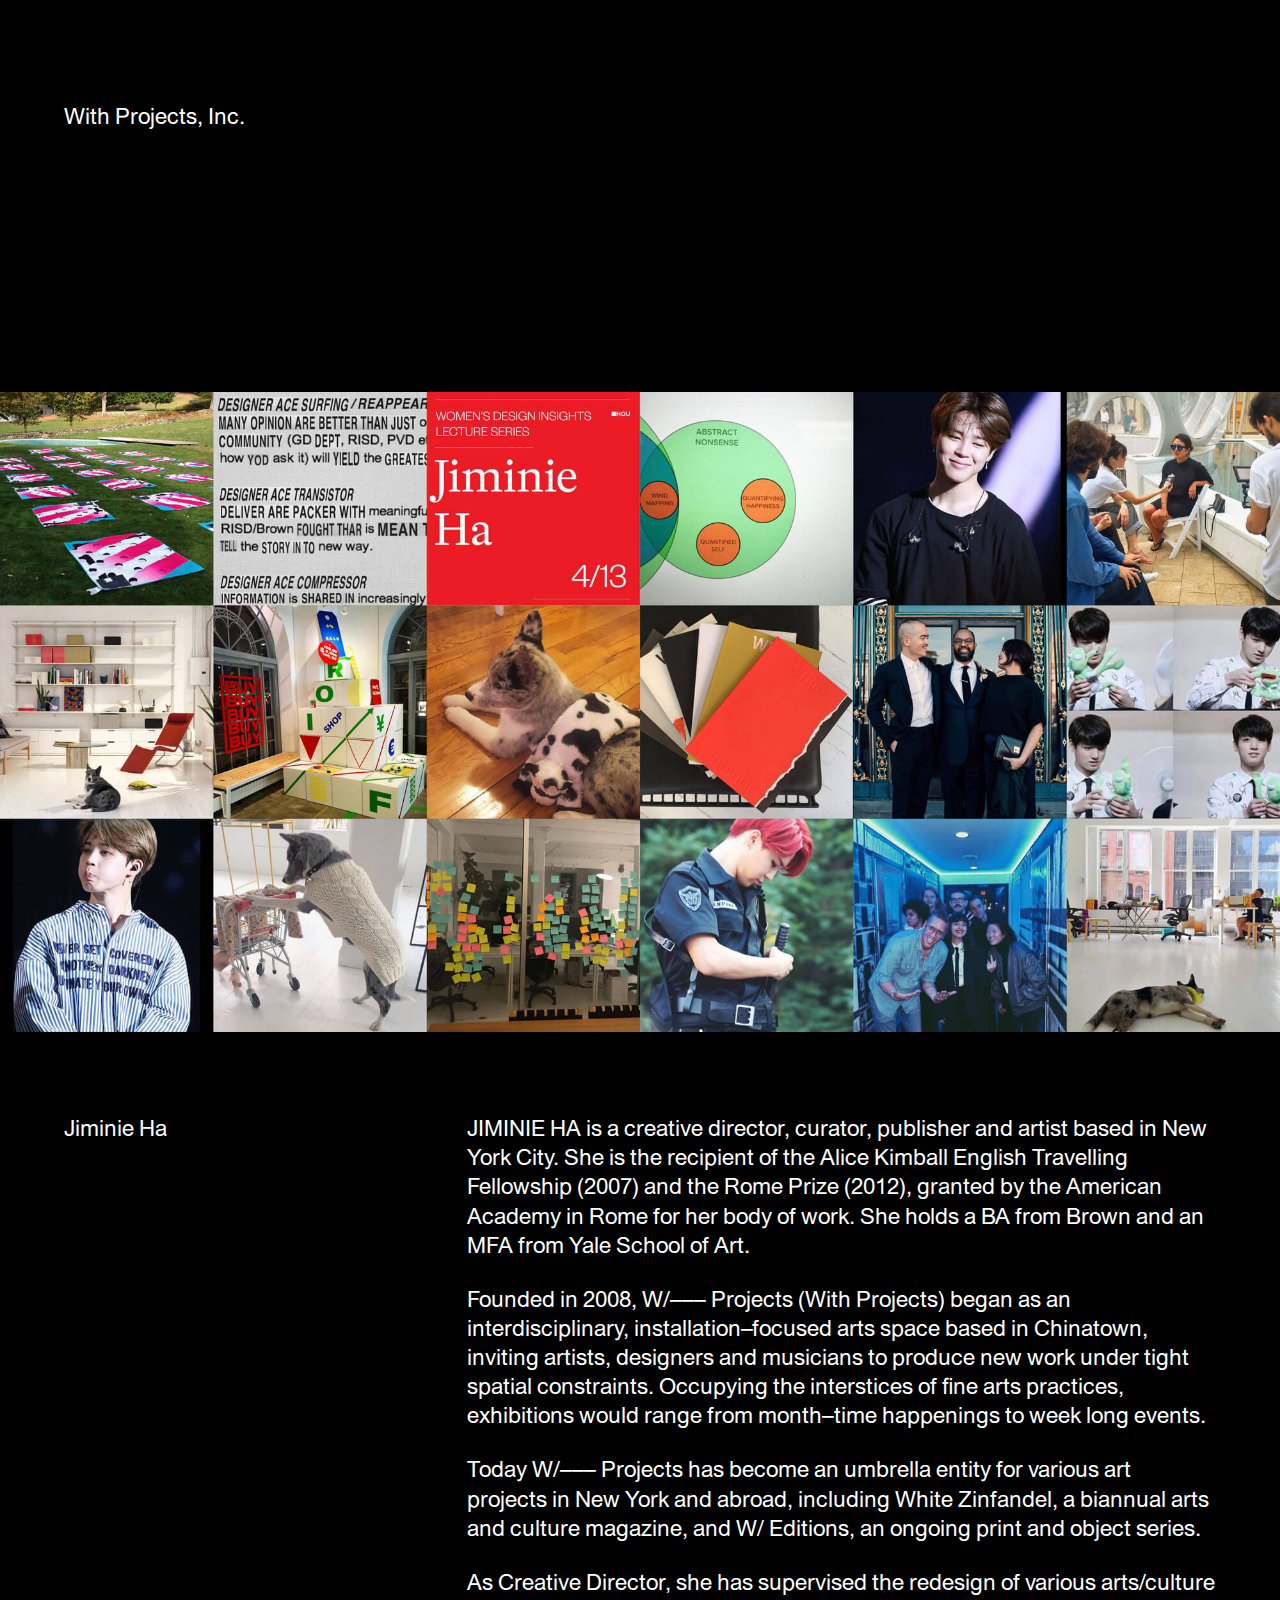
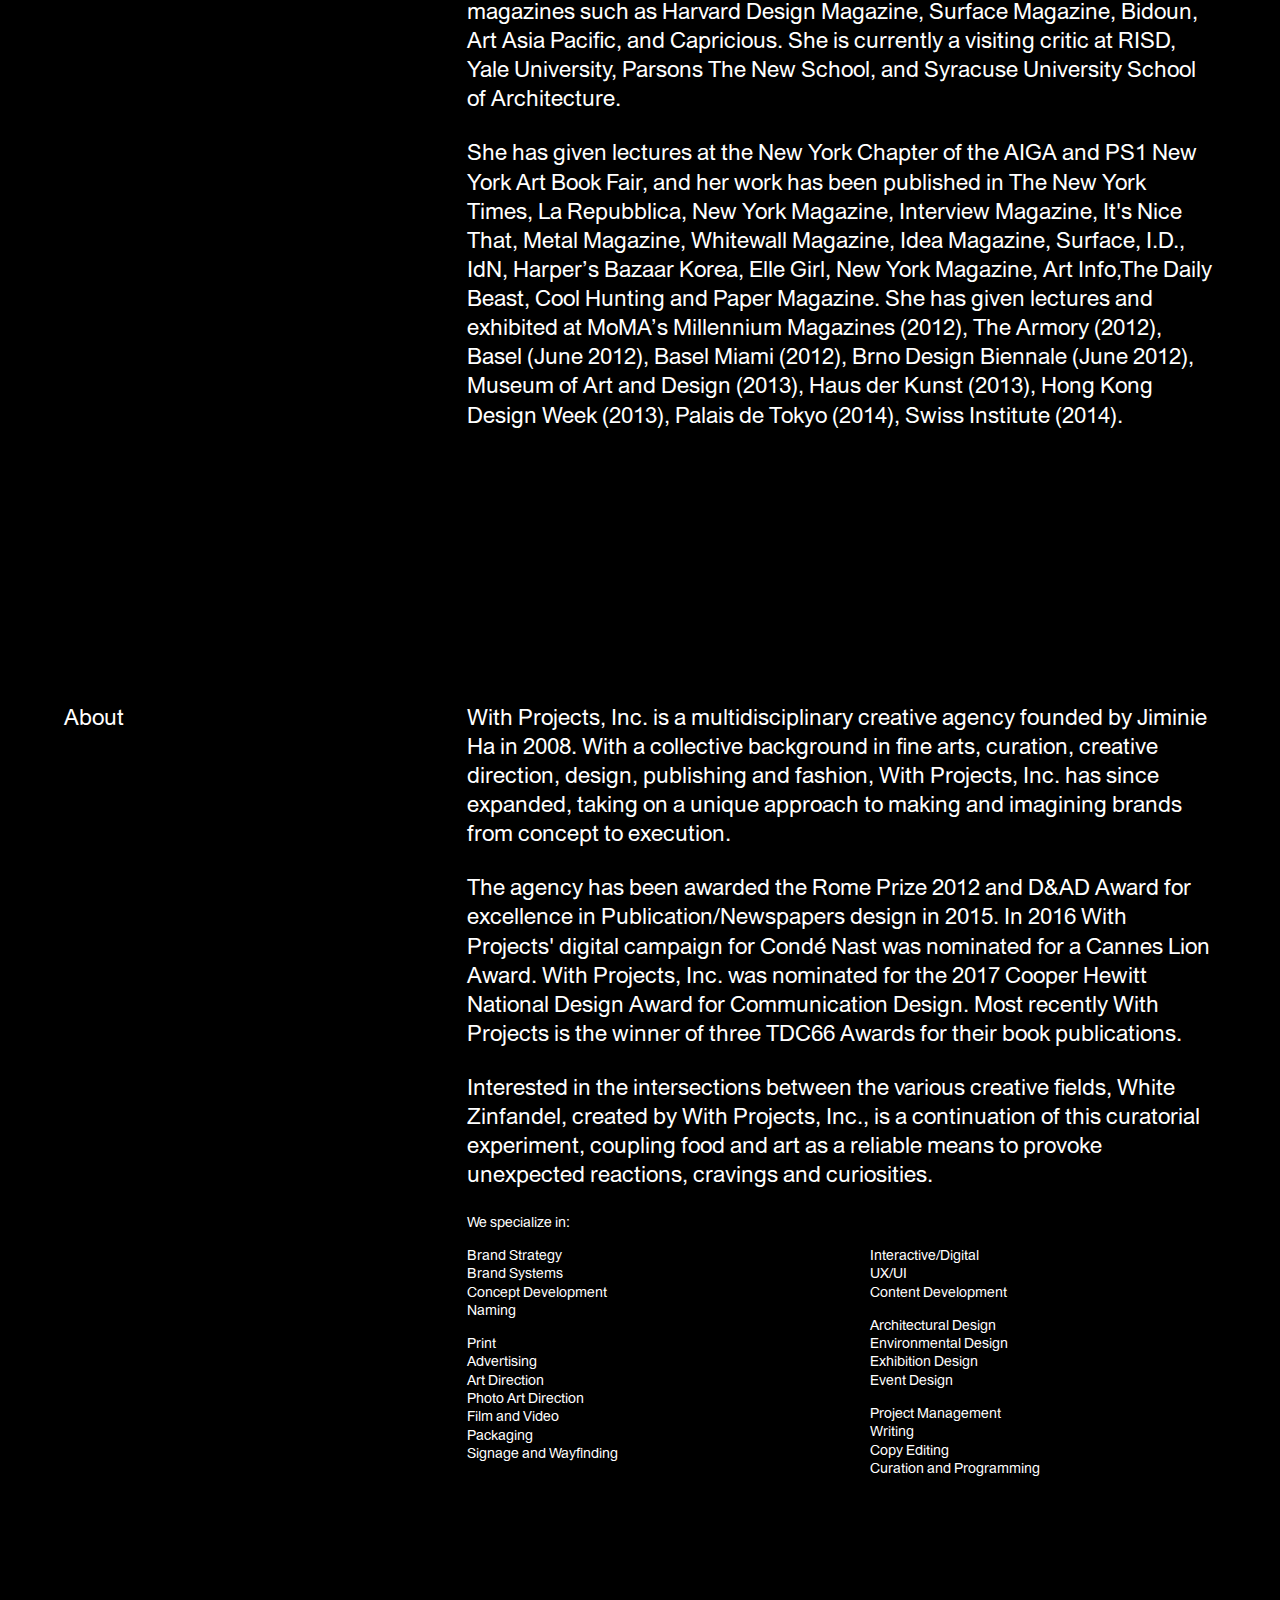
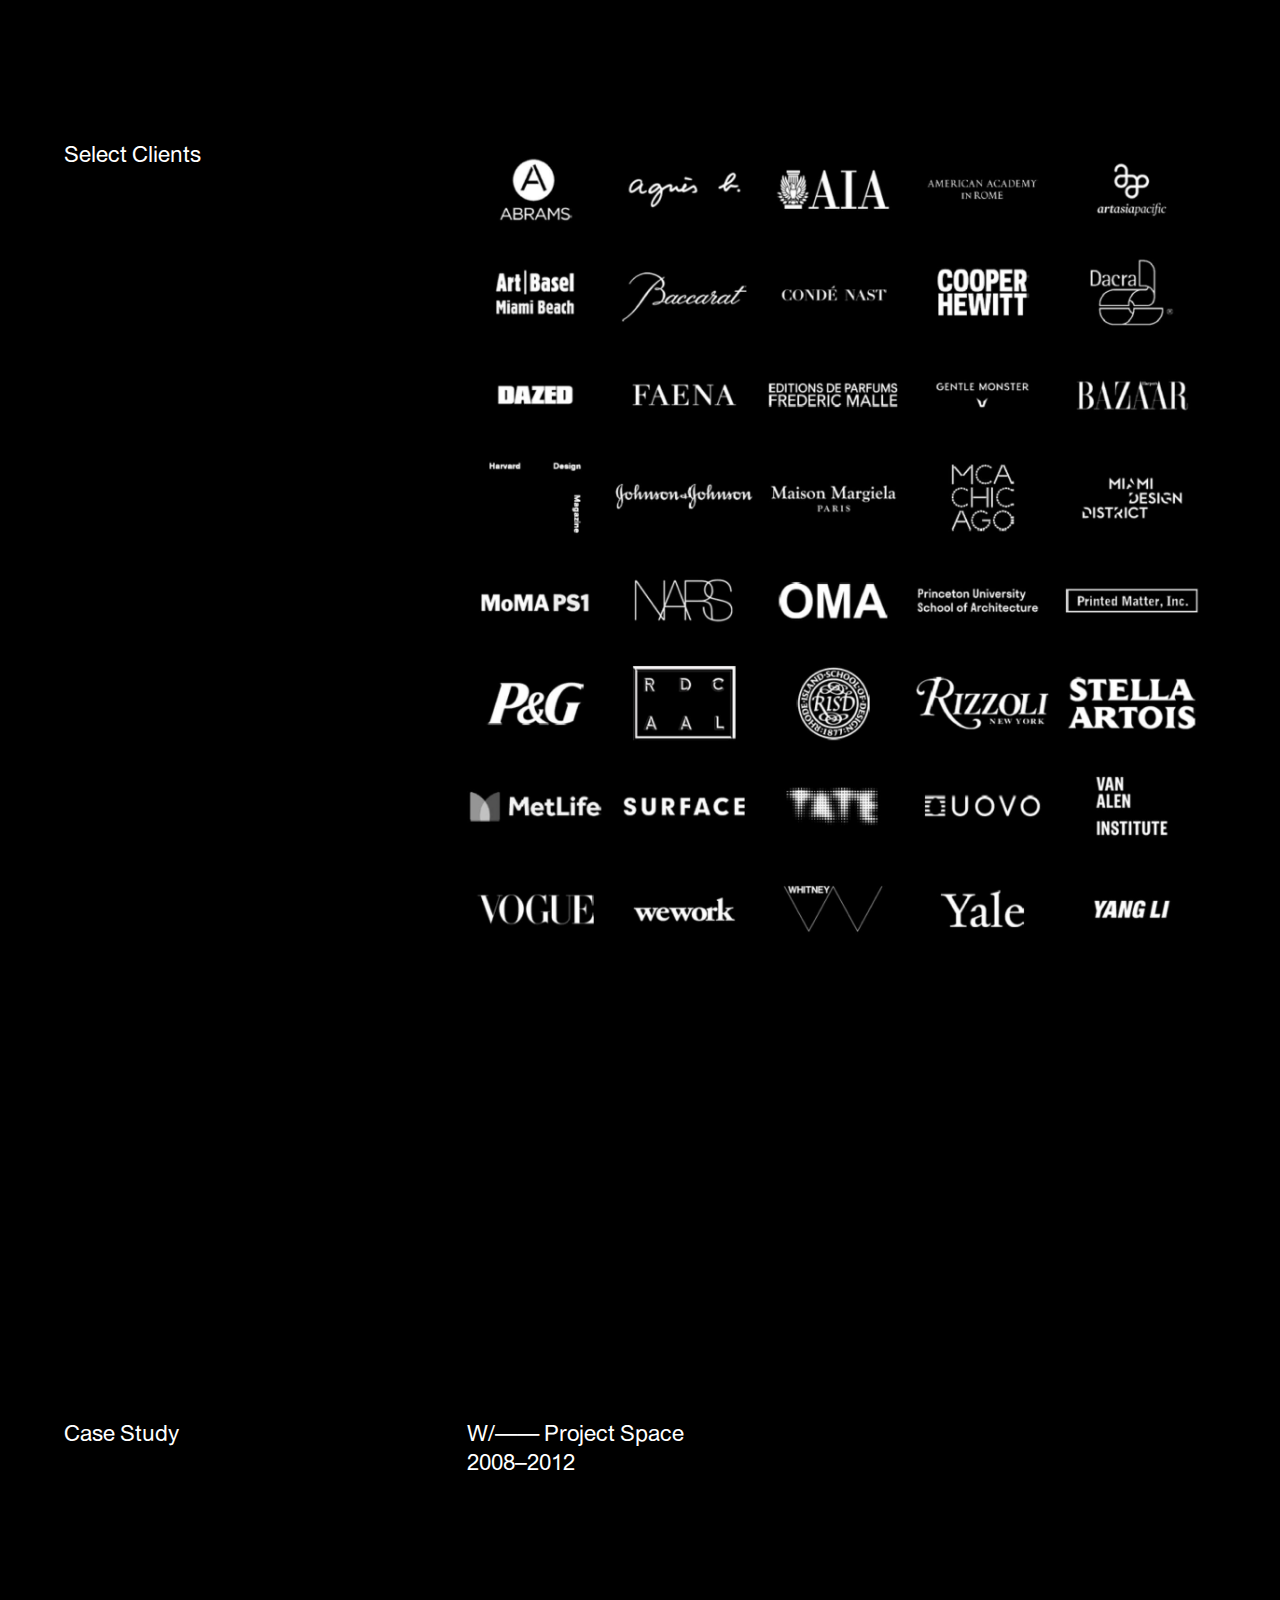
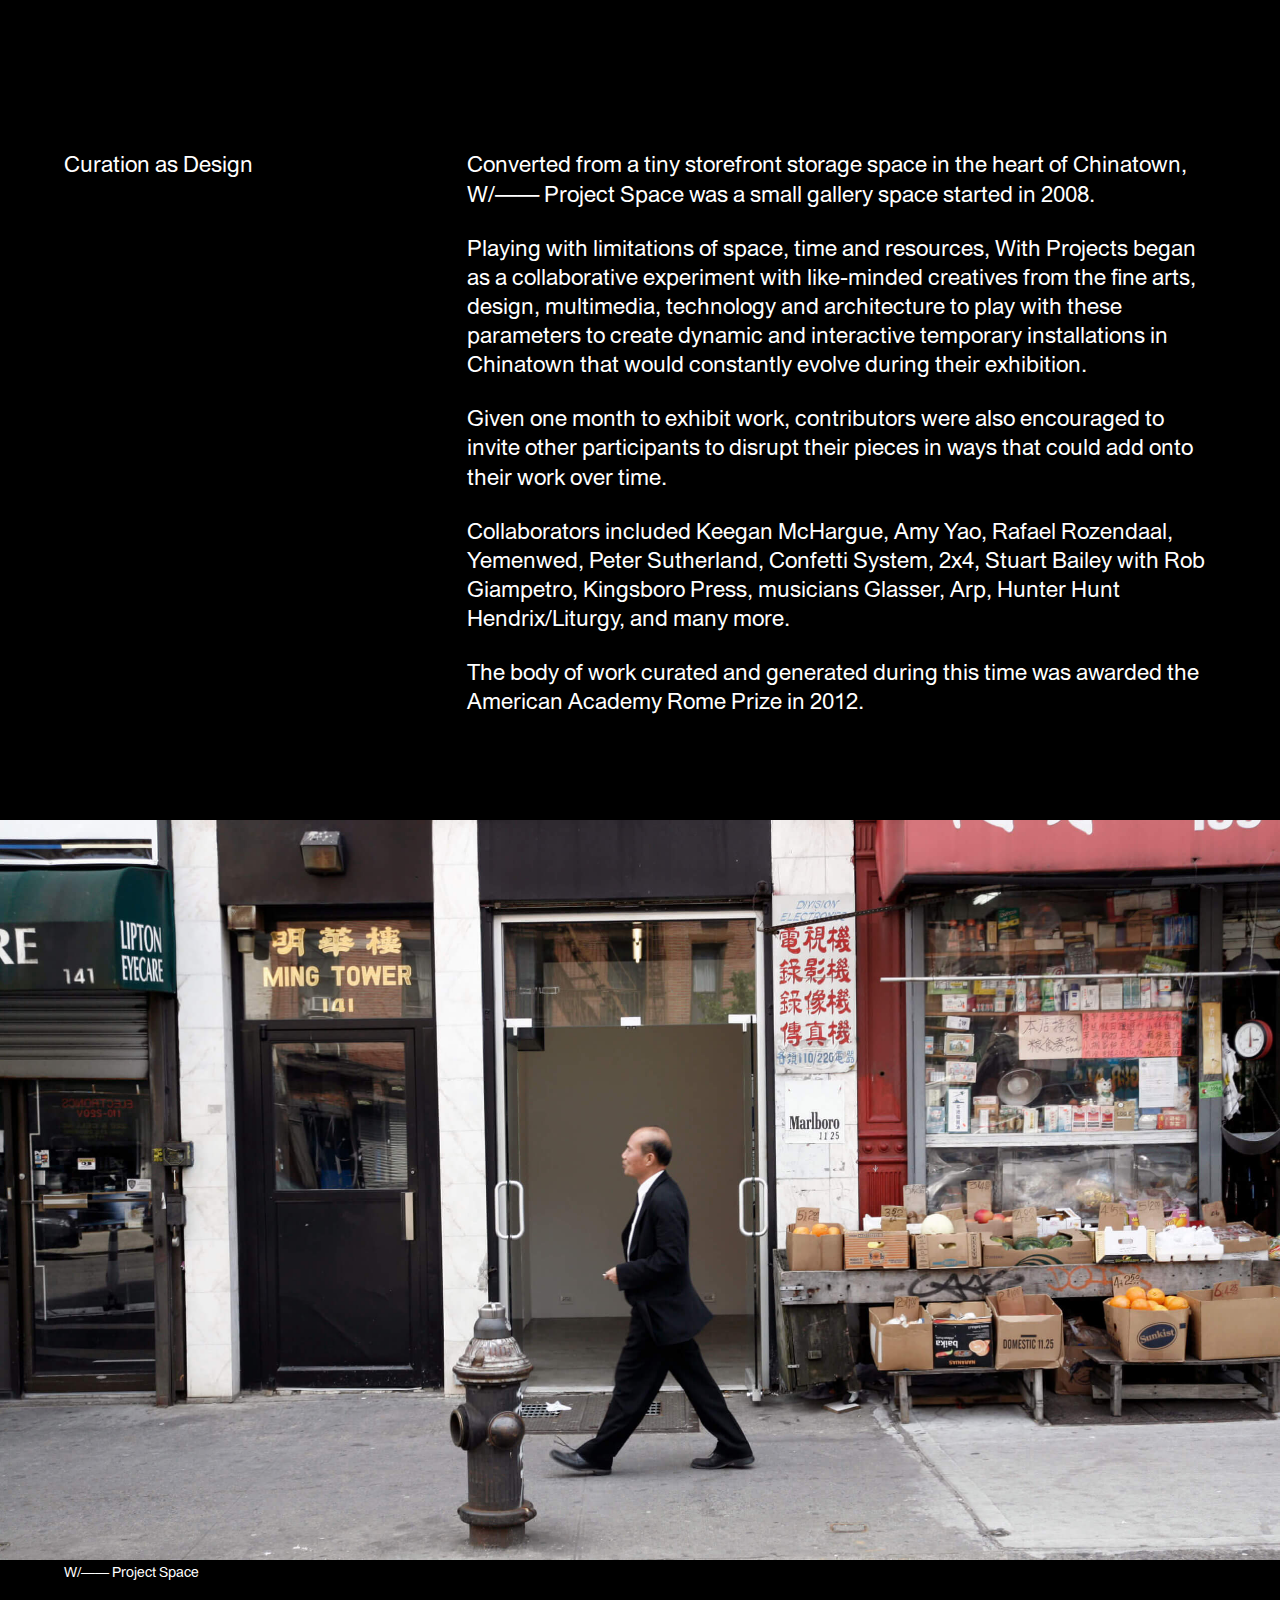
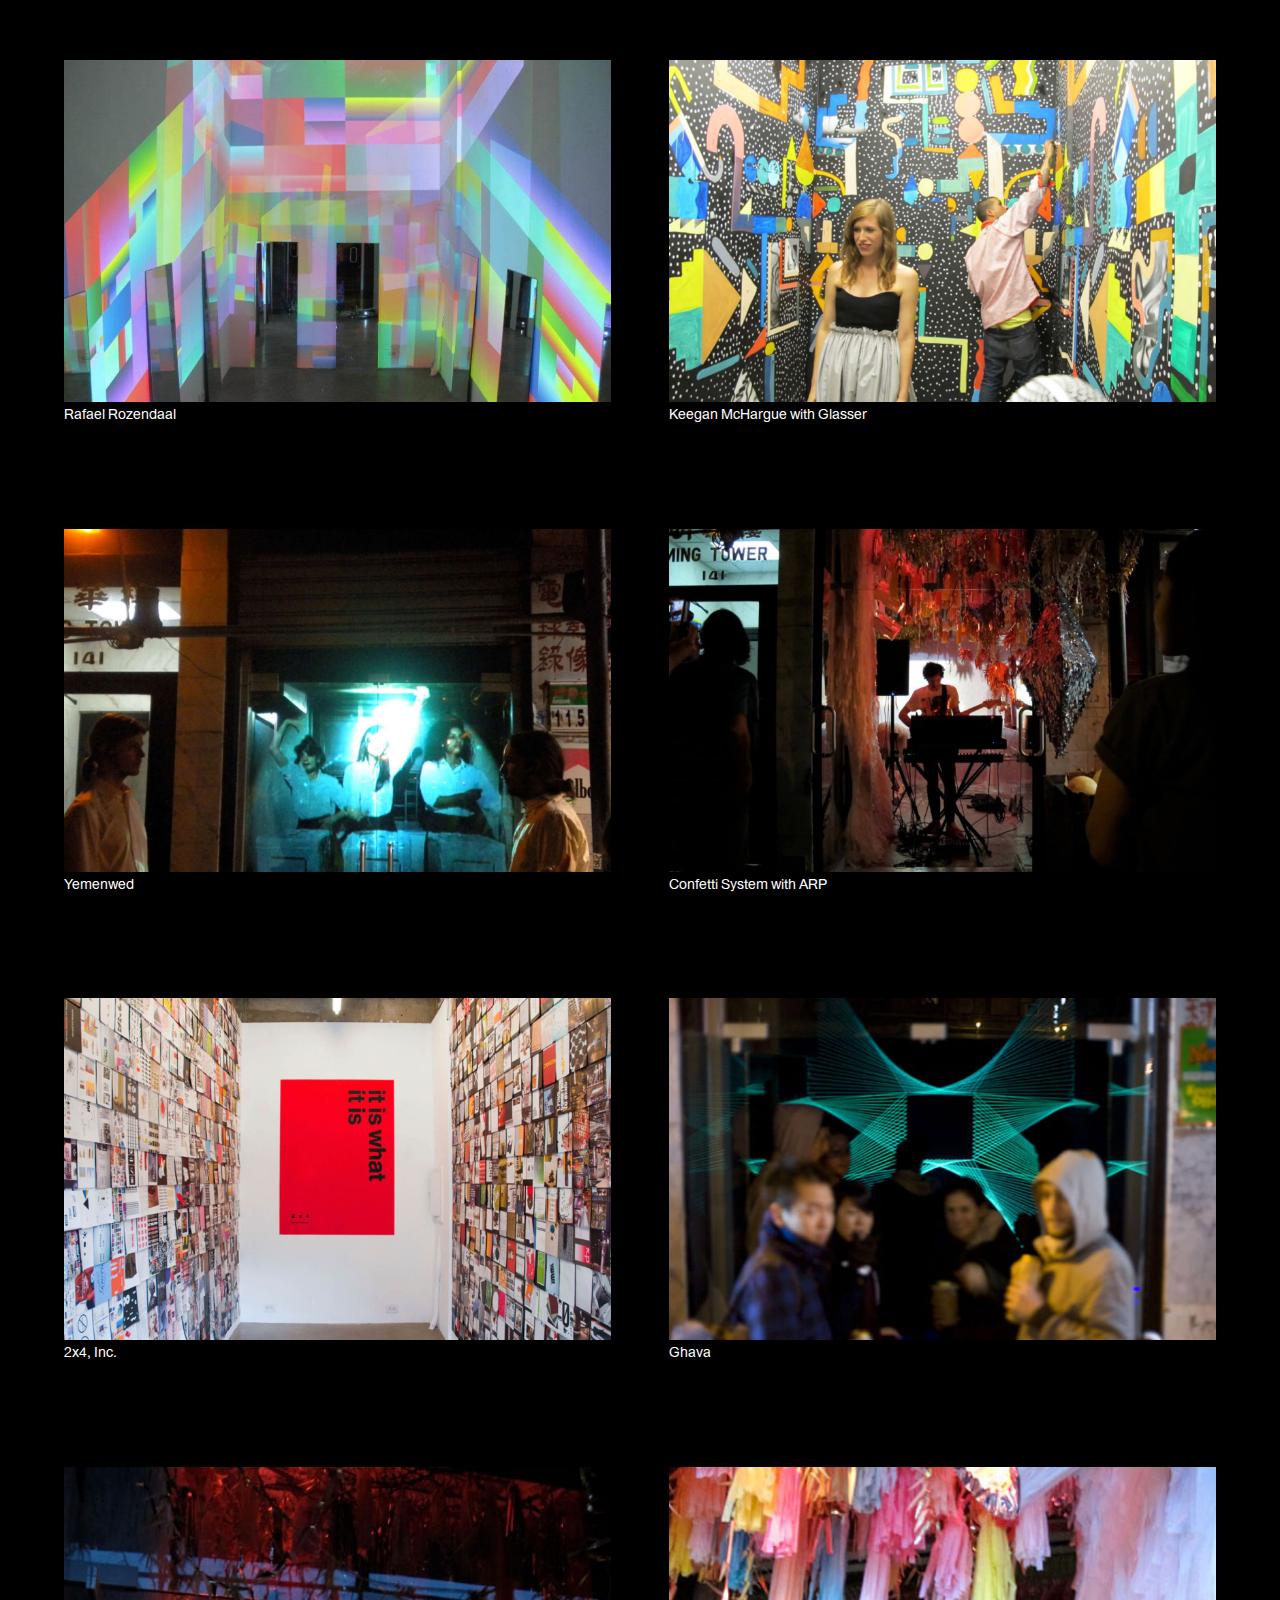
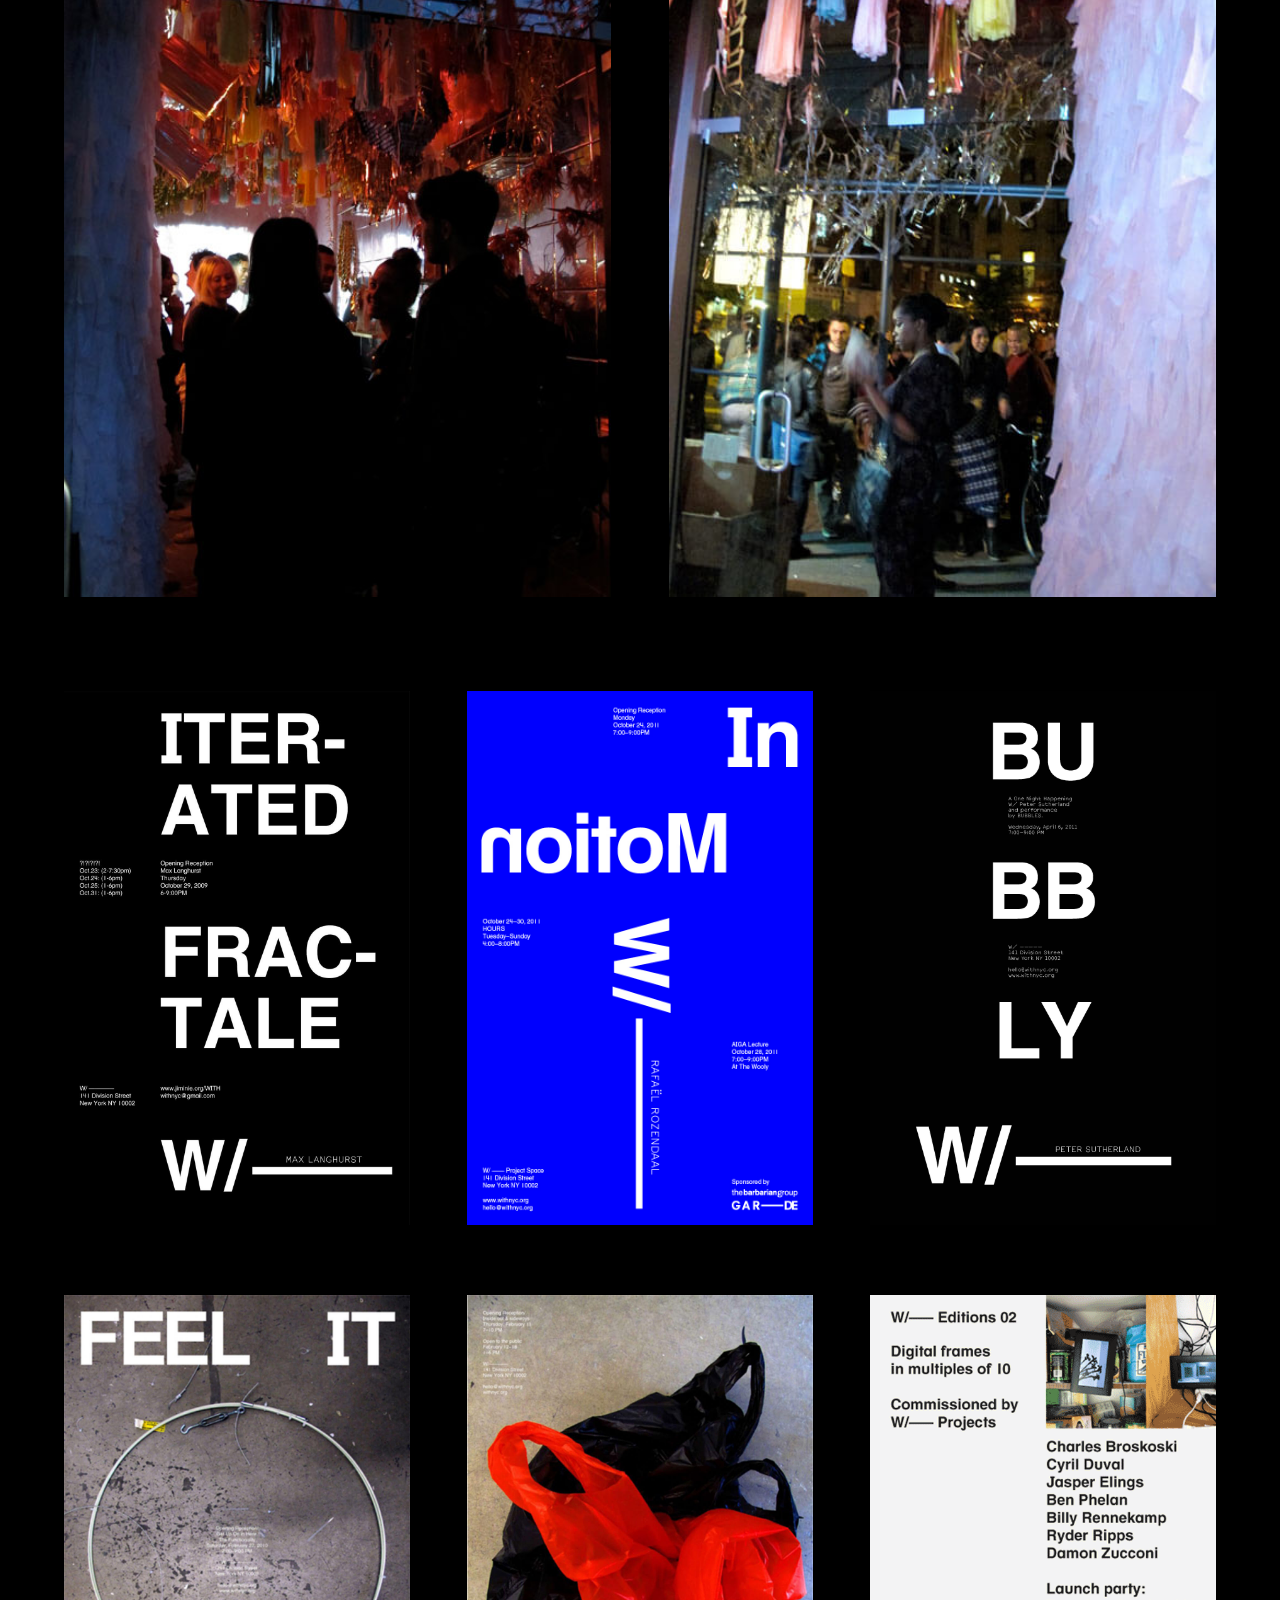
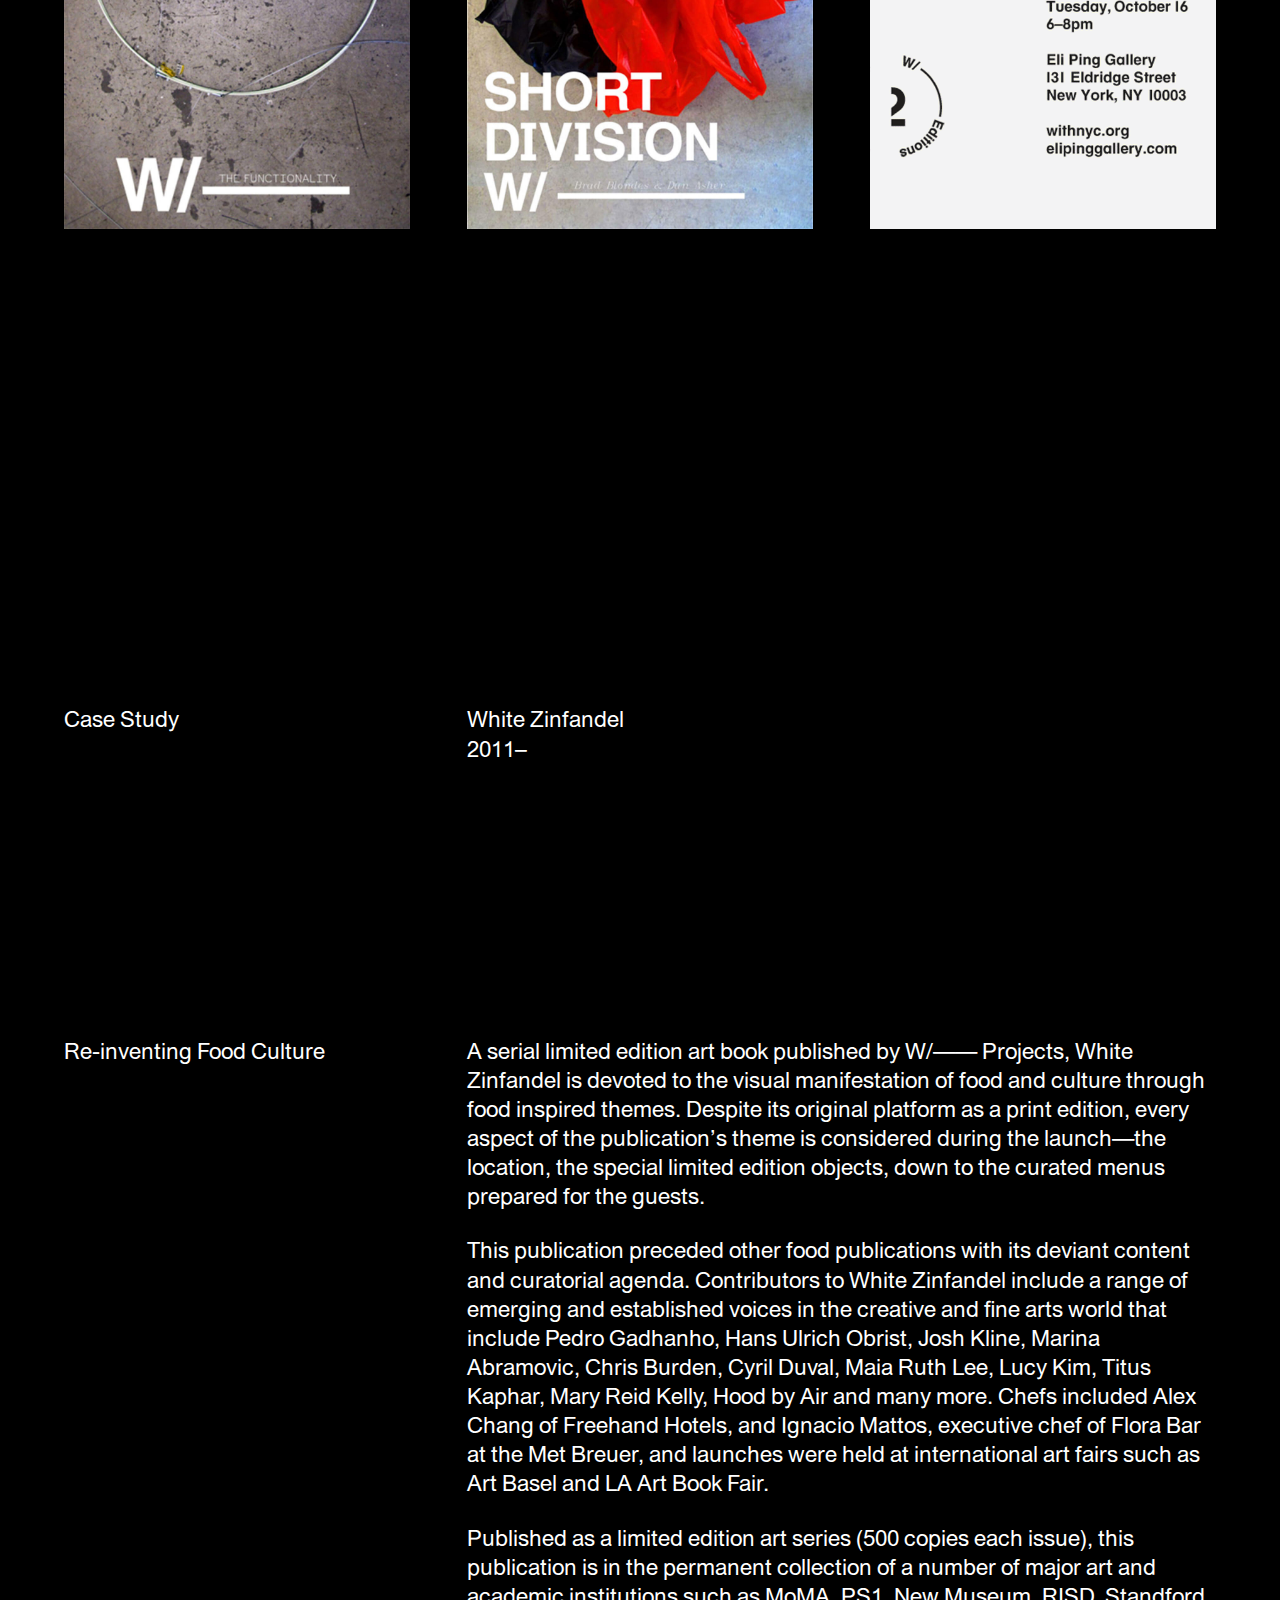
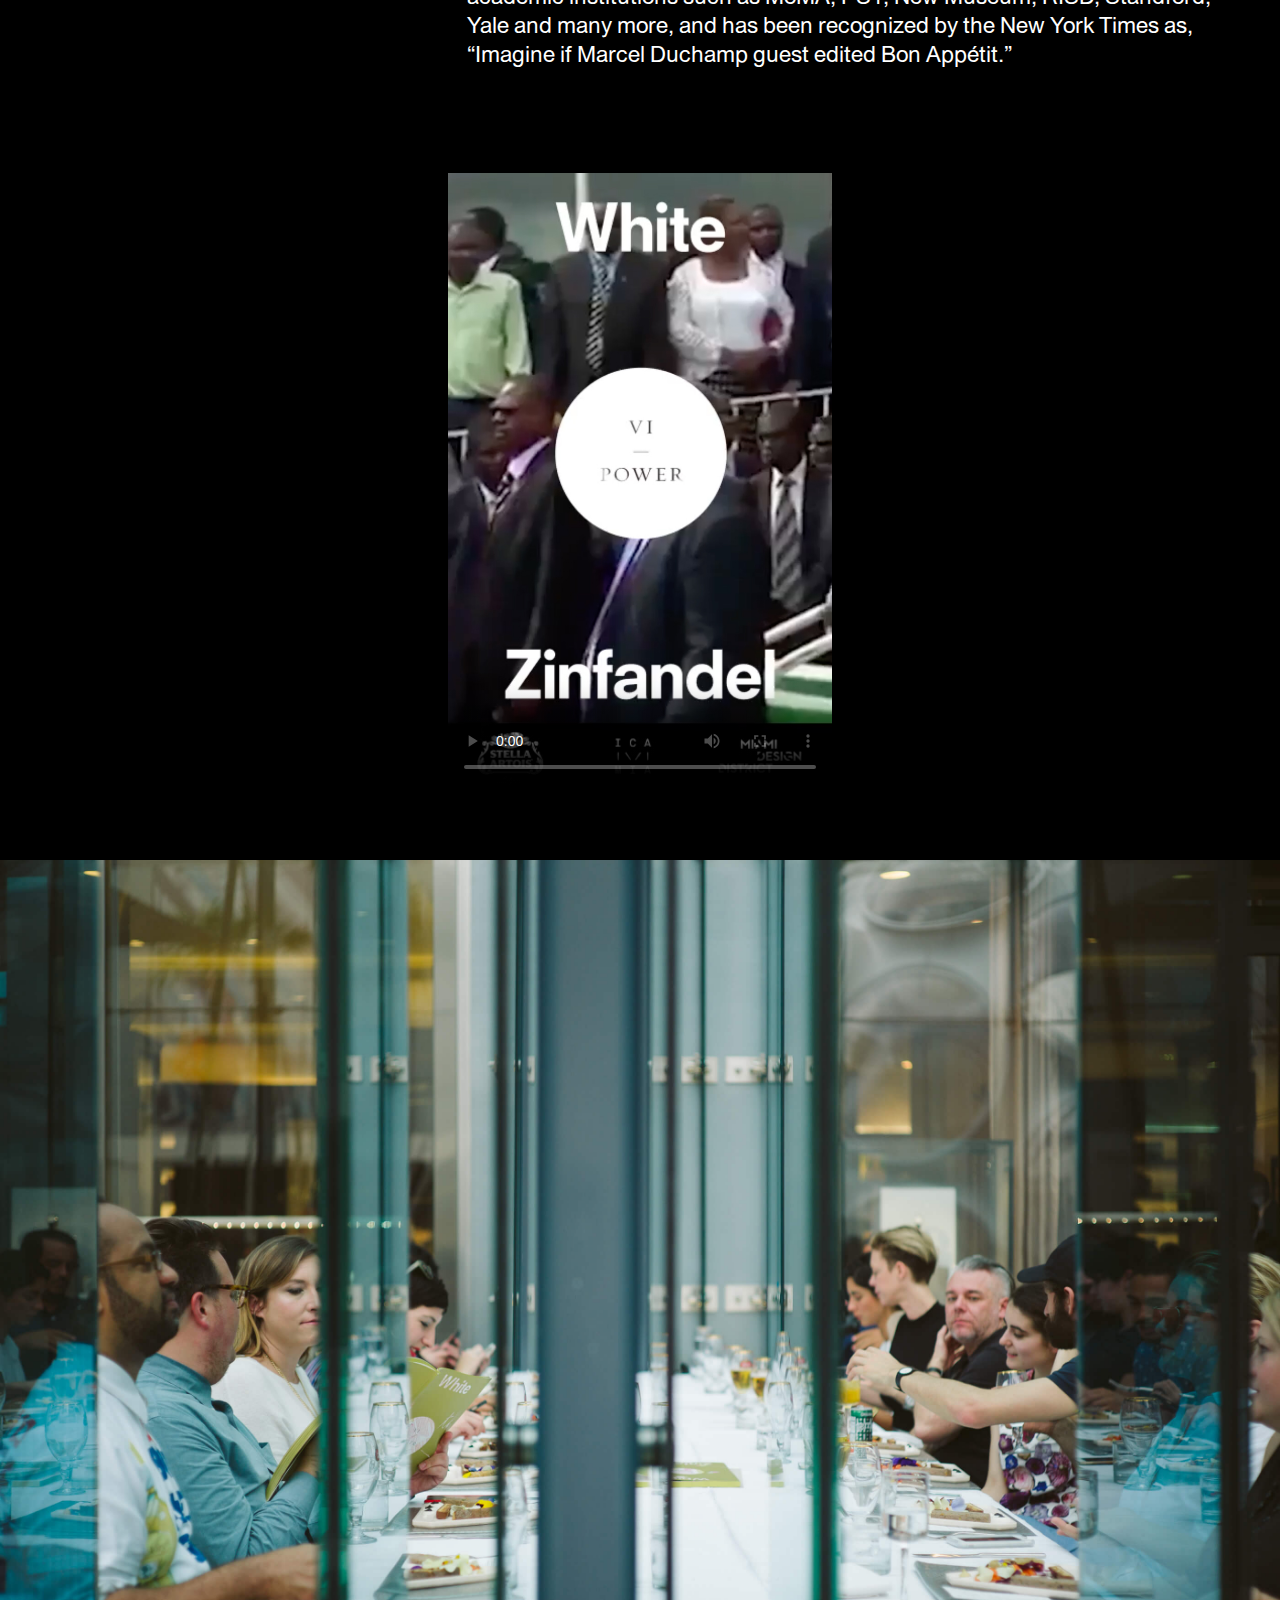
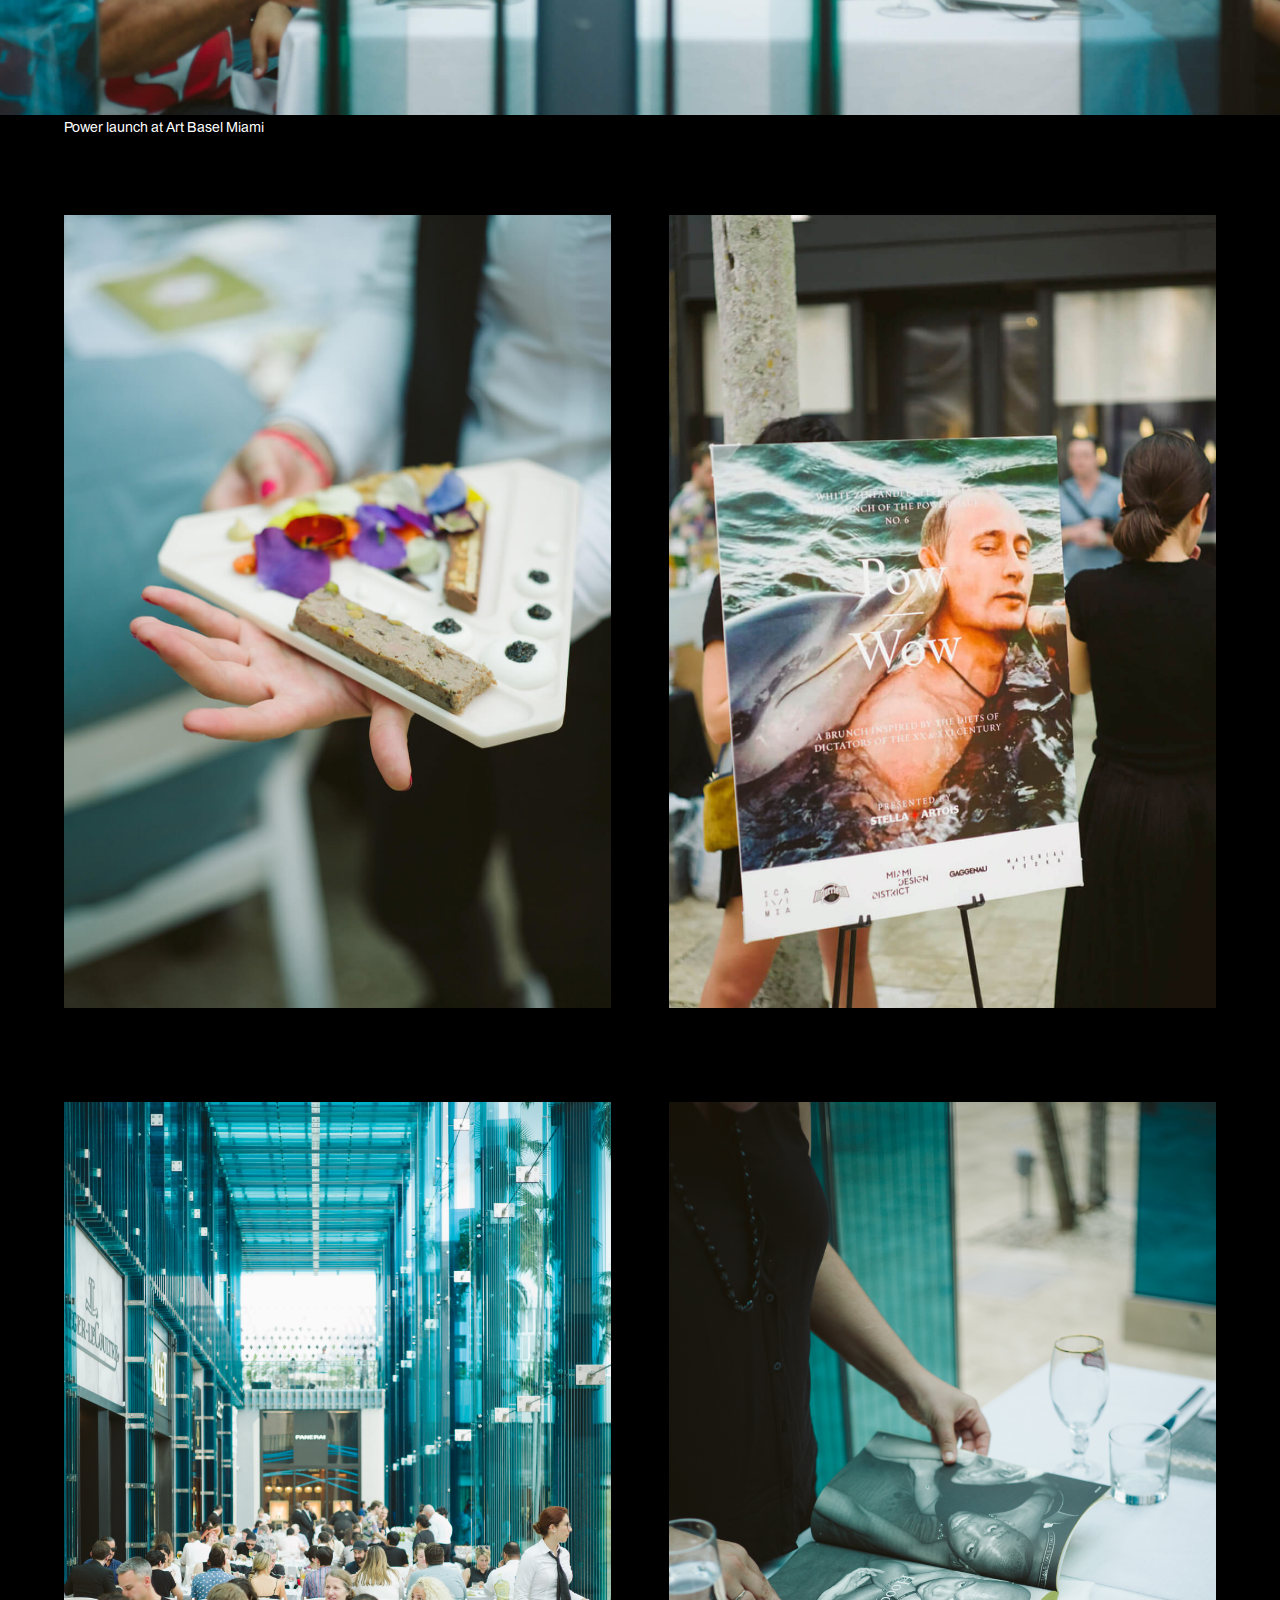
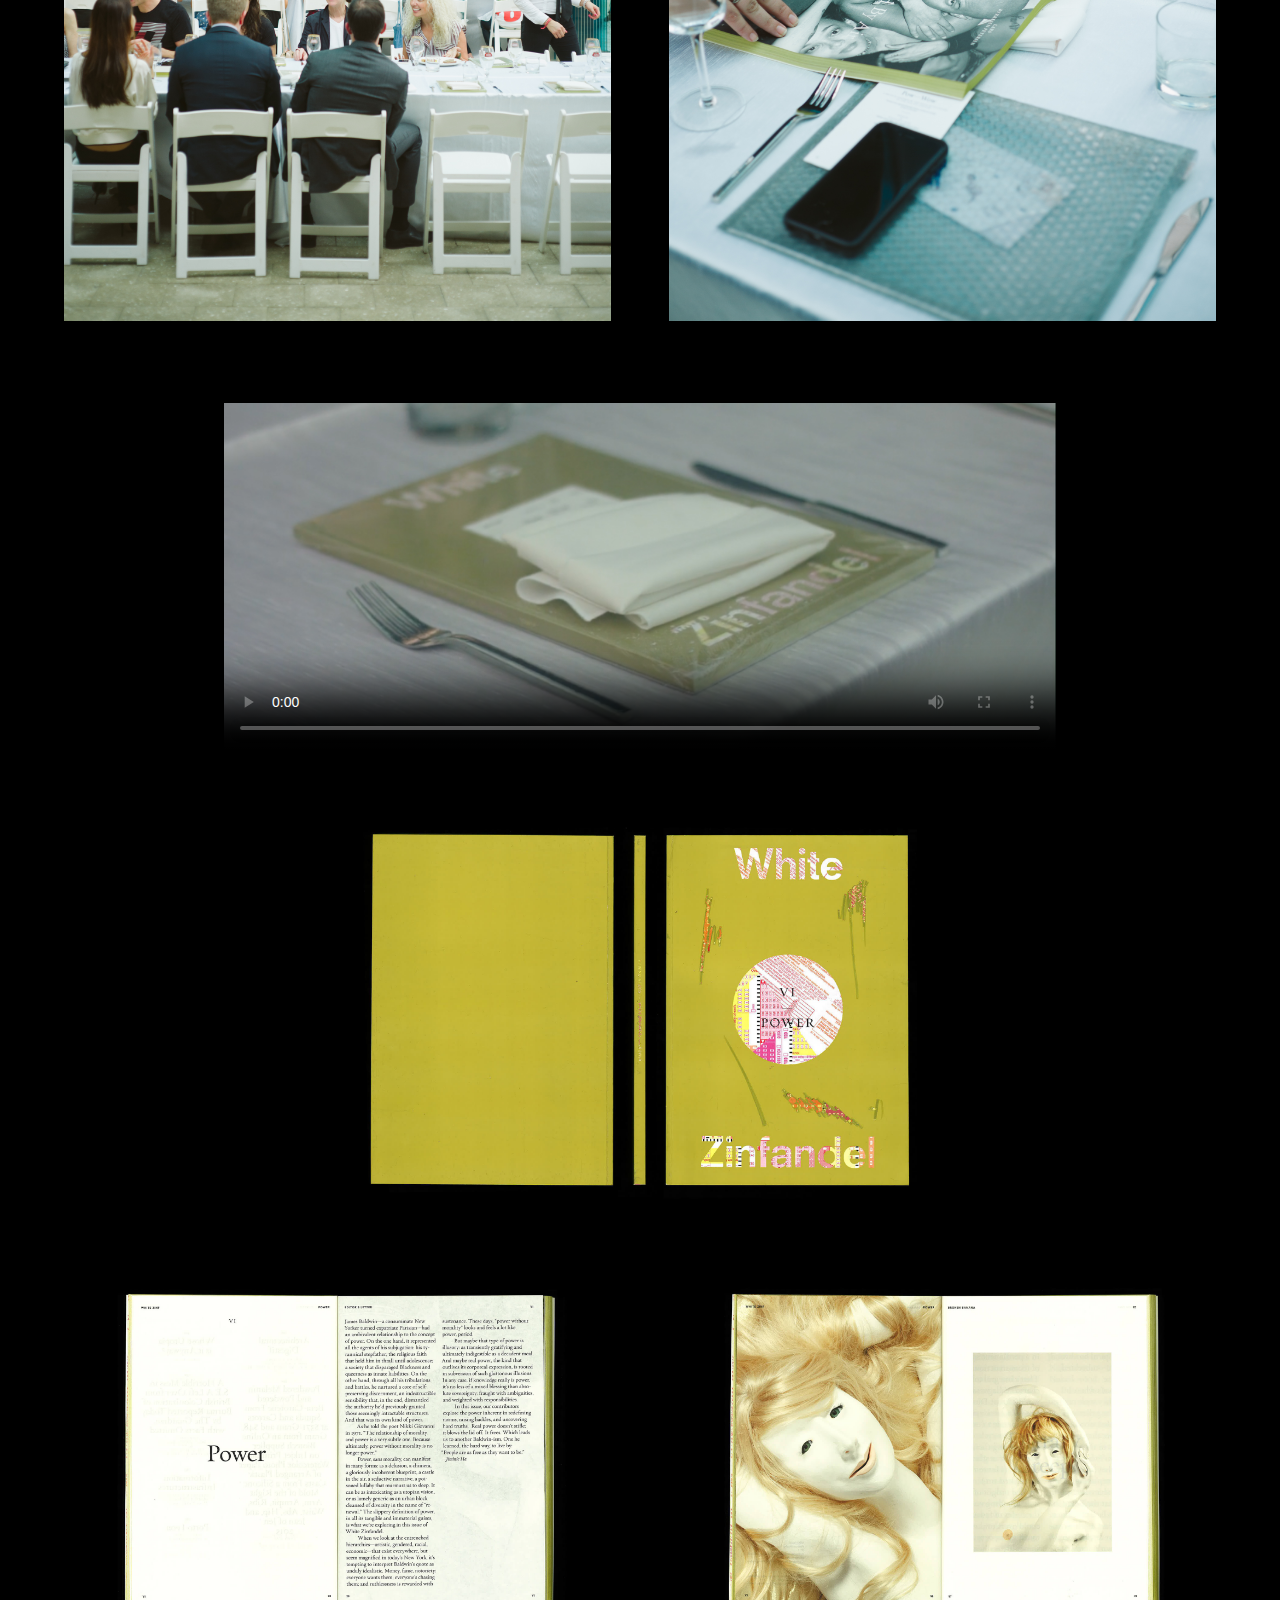
==== index.html @ e72683fb "orderswitch" ====
<!DOCTYPE html>
<html>

<head>
    <title>With Projects, Inc.</title>
    <meta charset="UTF-8">
    <link id="stylesheet" rel="stylesheet" type="text/css" href="css/style.css">
    <meta name="viewport" content="width=device-width,initial-scale=1.0">
    <meta name="description" content="With Projects, Inc. Creative Portfolio, 2020">
    
     <link rel="apple-touch-icon" sizes="57x57" href="favicon/apple-icon-57x57.png">
    <link rel="apple-touch-icon" sizes="60x60" href="favicon/apple-icon-60x60.png">
    <link rel="apple-touch-icon" sizes="72x72" href="favicon/apple-icon-72x72.png">
    <link rel="apple-touch-icon" sizes="76x76" href="favicon/apple-icon-76x76.png">
    <link rel="apple-touch-icon" sizes="114x114" href="favicon/apple-icon-114x114.png">
    <link rel="apple-touch-icon" sizes="120x120" href="favicon/apple-icon-120x120.png">
    <link rel="apple-touch-icon" sizes="144x144" href="favicon/apple-icon-144x144.png">
    <link rel="apple-touch-icon" sizes="152x152" href="favicon/apple-icon-152x152.png">
    <link rel="apple-touch-icon" sizes="180x180" href="favicon/apple-icon-180x180.png">
    <link rel="icon" type="image/png" sizes="192x192" href="favicon/android-icon-192x192.png">
    <link rel="icon" type="image/png" sizes="32x32" href="favicon/favicon-32x32.png">
    <link rel="icon" type="image/png" sizes="96x96" href="favicon/favicon-96x96.png">
    <link rel="icon" type="image/png" sizes="16x16" href="favicon/favicon-16x16.png">
    <link rel="manifest" href="/manifest.json">
    <!--<meta name="msapplication-TileColor" content="#ffffff">-->
    <meta name="msapplication-TileImage" content="favicon/ms-icon-144x144.png">
    <!--<meta name="theme-color" content="#ffffff">-->
</head>

<body>
    <div class="headers"></div>
    
    <div class="dtext">
    <div class="section group">
        <div class="col span_2_of_6">
            <p>With Projects, Inc.</p>
        </div>
        <div class="col span_4_of_6">
        </div>
        </div></div>
    <div class="mtext">
    <div class="section group">
        <div class="col span_6_of_6">
            <p>With Projects, Inc.</p>
        </div>
    </div></div>
    
    
    
<div class="spacer"></div>
    <img src="images/igposts.jpg">
    <div class="spacer2"></div>
    <div class="dtext">
    <div class="section group">
        <div class="col span_2_of_6">
            <p>Jiminie Ha</p>
        </div>
        <div class="col span_4_of_6">
            <p>
                JIMINIE HA is a creative director, curator, publisher and artist based in New York City. She is the recipient of the Alice Kimball English Travelling Fellowship (2007) and the Rome Prize (2012), granted by the American Academy in Rome for her body of work. She holds a BA from Brown and an MFA from Yale School of Art.</p>
            <p>Founded in 2008, W/––– Projects (With Projects) began as an interdisciplinary, installation–focused arts space based in Chinatown, inviting artists, designers and musicians to produce new work under tight spatial constraints. Occupying the interstices of fine arts practices, exhibitions would range from month–time happenings to week long events.</p>
            <p>Today W/––– Projects has become an umbrella entity for various art projects in New York and abroad, including White Zinfandel, a biannual arts and culture magazine, and W/ Editions, an ongoing print and object series.</p>
            <p>As Creative Director, she has supervised the redesign of various arts/culture magazines such as Harvard Design Magazine, Surface Magazine, Bidoun, Art Asia Pacific, and Capricious. She is currently a visiting critic at RISD, Yale University, Parsons The New School, and Syracuse University School of Architecture.</p>
            <p>She has given lectures at the New York Chapter of the AIGA and PS1 New York Art Book Fair, and her work has been published in The New York Times, La Repubblica, New York Magazine, Interview Magazine, It's Nice That, Metal Magazine, Whitewall Magazine, Idea Magazine, Surface, I.D., IdN, Harper’s Bazaar Korea, Elle Girl, New York Magazine, Art Info,The Daily Beast, Cool Hunting and Paper Magazine. She has given lectures and exhibited at MoMA’s Millennium Magazines (2012), The Armory (2012), Basel (June 2012), Basel Miami (2012), Brno Design Biennale (June 2012), Museum of Art and Design (2013), Haus der Kunst (2013), Hong Kong Design Week (2013), Palais de Tokyo (2014), Swiss Institute (2014).</p>
        </div>
    </div></div>
    
    <div class="mtext">
    <div class="section group">
        <div class="col span_6_of_6">
            <p>Jiminie Ha</p>
            <p>
                JIMINIE HA is a creative director, curator, publisher and artist based in New York City. She is the recipient of the Alice Kimball English Travelling Fellowship (2007) and the Rome Prize (2012), granted by the American Academy in Rome for her body of work. She holds a BA from Brown and an MFA from Yale School of Art.</p>
            <p>Founded in 2008, W/––– Projects (With Projects) began as an interdisciplinary, installation–focused arts space based in Chinatown, inviting artists, designers and musicians to produce new work under tight spatial constraints. Occupying the interstices of fine arts practices, exhibitions would range from month–time happenings to week long events.</p>
            <p>Today W/––– Projects has become an umbrella entity for various art projects in New York and abroad, including White Zinfandel, a biannual arts and culture magazine, and W/ Editions, an ongoing print and object series.</p>
            <p>As Creative Director, she has supervised the redesign of various arts/culture magazines such as Harvard Design Magazine, Surface Magazine, Bidoun, Art Asia Pacific, and Capricious. She is currently a visiting critic at RISD, Yale University, Parsons The New School, and Syracuse University School of Architecture.</p>
            <p>She has given lectures at the New York Chapter of the AIGA and PS1 New York Art Book Fair, and her work has been published in The New York Times, La Repubblica, New York Magazine, Interview Magazine, It's Nice That, Metal Magazine, Whitewall Magazine, Idea Magazine, Surface, I.D., IdN, Harper’s Bazaar Korea, Elle Girl, New York Magazine, Art Info,The Daily Beast, Cool Hunting and Paper Magazine. She has given lectures and exhibited at MoMA’s Millennium Magazines (2012), The Armory (2012), Basel (June 2012), Basel Miami (2012), Brno Design Biennale (June 2012), Museum of Art and Design (2013), Haus der Kunst (2013), Hong Kong Design Week (2013), Palais de Tokyo (2014), Swiss Institute (2014).</p>
        </div>
    </div></div>
    
    <div class="spacer"></div>
    
    
     <div class="dtext">
    <div class="section group">
        <div class="col span_2_of_6">
            <p>About</p>
        </div>
        <div class="col span_4_of_6">

            <p>
                With Projects, Inc. is a multidisciplinary creative agency founded by Jiminie Ha in 2008. With a collective background in fine arts, curation, creative direction, design, publishing and fashion, With Projects, Inc. has since expanded, taking on a unique approach to making and imagining brands from concept to execution.</p>
            <p>The agency has been awarded the Rome Prize 2012 and D&AD Award for excellence in Publication/Newspapers design in 2015. In 2016 With Projects' digital campaign for Condé Nast was nominated for a Cannes Lion Award. With Projects, Inc. was nominated for the 2017 Cooper Hewitt National Design Award for Communication Design. Most recently With Projects is the winner of three TDC66 Awards for their book publications.</p>
            <p class="sss">Interested in the intersections between the various creative fields, White Zinfandel, created by With Projects, Inc., is a continuation of this curatorial experiment, coupling food and art as a reliable means to provoke unexpected reactions, cravings and curiosities.</p>
        </div>
         </div>
    <div class="section group">
        <div class="col span_2_of_6">
            
        </div>
        <div class="col span_2_of_6">

<h2>
                We specialize in:</h2>

            <h2>Brand Strategy<br>
                Brand Systems<br>
                Concept Development<br>
                Naming</h2>
            <h2>

                Print<br>
                Advertising<br>
                Art Direction<br>
                Photo Art Direction<br>
                Film and Video<br>
                Packaging<br>
                Signage and Wayfinding</h2>
        </div>
        <div class="col span_2_of_6">
            <h2>
                <br></h2>
            <h2>
                Interactive/Digital<br>
                UX/UI<br>
                Content Development</h2>
            <h2>

                Architectural Design<br>
                Environmental Design<br>
                Exhibition Design<br>
                Event Design</h2>
            <h2>

                Project Management<br>
                Writing<br>
                Copy Editing<br>
                Curation and Programming</h2>
        </div>
    </div>
    
    </div>
    
    <div class="mtext">
    <div class="section group">
        <div class="col span_6_of_6">
            <p>About</p>
        

            <p>
                With Projects, Inc. is a multidisciplinary creative agency founded by Jiminie Ha in 2008. With a collective background in fine arts, curation, creative direction, design, publishing and fashion, With Projects, Inc. has since expanded, taking on a unique approach to making and imagining brands from concept to execution.</p>
            <p>The agency has been awarded the Rome Prize 2012 and D&AD Award for excellence in Publication/Newspapers design in 2015. In 2016 With Projects' digital campaign for Condé Nast was nominated for a Cannes Lion Award. With Projects, Inc. was nominated for the 2017 Cooper Hewitt National Design Award for Communication Design. Most recently With Projects is the winner of three TDC66 Awards for their book publications.</p>
            <p>Interested in the intersections between the various creative fields, White Zinfandel, created by With Projects, Inc., is a continuation of this curatorial experiment, coupling food and art as a reliable means to provoke unexpected reactions, cravings and curiosities.</p>
        </div>
    </div>
    
<!--
    <div class="section group">
        
        <div class="col span_6_of_6">

<h2>
                We specialize in:</h2>

            <h2>Brand Strategy<br>
                Brand Systems<br>
                Concept Development<br>
                Naming</h2>
            <h2>

                Print<br>
                Advertising<br>
                Art Direction<br>
                Photo Art Direction<br>
                Film and Video<br>
                Packaging<br>
                Signage and Wayfinding</h2>
        
            <h2>
                Interactive/Digital<br>
                UX/UI<br>
                Content Development</h2>
            <h2>

                Architectural Design<br>
                Environmental Design<br>
                Exhibition Design<br>
                Event Design</h2>
            <h2>

                Project Management<br>
                Writing<br>
                Copy Editing<br>
                Curation and Programming</h2>
        </div>
    </div>
-->
    
     <div class="section group">
        
        <div class="col span_3_of_6">

<h2>
                We specialize in:</h2>

            <h2>Brand Strategy<br>
                Brand Systems<br>
                Concept Development<br>
                Naming</h2>
            <h2>

                Print<br>
                Advertising<br>
                Art Direction<br>
                Photo Art Direction<br>
                Film and Video<br>
                Packaging<br>
                Signage and Wayfinding</h2>
        </div>
        <div class="col span_3_of_6">
            <h2>
                <br></h2>
            <h2>
                Interactive/Digital<br>
                UX/UI<br>
                Content Development</h2>
            <h2>

                Architectural Design<br>
                Environmental Design<br>
                Exhibition Design<br>
                Event Design</h2>
            <h2>

                Project Management<br>
                Writing<br>
                Copy Editing<br>
                Curation and Programming</h2>
        </div>
    </div>
    </div>
    
  
<div class="spacer"></div>
    
    
    
    <div class="dtext">
    <div class="section group">
        <div class="col span_2_of_6">
            <p>Select Clients</p>
        </div>
        <div class="col span_4_of_6">
            <img src="images/clients.jpg">
        </div>
    </div></div>
    
      <div class="mtext">
    <div class="section group">
        <div class="col span_6_of_6">
            <p>Select Clients</p>
       
            <img src="images/clients.jpg">
        </div>
    </div></div>
    
    
<div class="spacer0"></div>
    
    
    <div class="dtext">
    <div class="section group">
        <div class="col span_2_of_6">
            <p>Case Study</p>
        </div>
        <div class="col span_4_of_6">
            <p>W/—— Project Space<br>
                2008–2012</p>
        </div>
    </div>
<div class="spacer"></div>
    <div class="section group">
        <div class="col span_2_of_6">
            <p>Curation as Design</p>
        </div>
        <div class="col span_4_of_6">
            <p>Converted from a tiny storefront storage space in the heart of Chinatown, W/—— Project Space was a small gallery space started in 2008.</p>
            <p>

                Playing with limitations of space, time and resources, With Projects began as a collaborative experiment with like-minded creatives from the fine arts, design, multimedia, technology and architecture to play with these parameters to create dynamic and interactive temporary installations in Chinatown that would constantly evolve during their exhibition.</p>
            <p>

                Given one month to exhibit work, contributors were also encouraged to invite other participants to disrupt their pieces in ways that could add onto their work over time. </p>
            <p>

                Collaborators included Keegan McHargue, Amy Yao, Rafael Rozendaal, Yemenwed, Peter Sutherland, Confetti System, 2x4, Stuart Bailey with Rob Giampetro, Kingsboro Press, musicians Glasser, Arp, Hunter Hunt Hendrix/Liturgy, and many more.</p>
            <p>

                The body of work curated and generated during this time was awarded the American Academy Rome Prize in 2012.
            </p>
        </div>
    </div>
        </div>
    
      <div class="mtext">
    <div class="section group">
        <div class="col span_6_of_6">
            <p>Case Study</p>
       
            <p>W/—— Project Space<br>
                2008–2012</p>
        </div>
    </div>
<div class="spacer"></div>
    <div class="section group">
        <div class="col span_6_of_6">
            <p>Curation as Design</p>
    
            <p>Converted from a tiny storefront storage space in the heart of Chinatown, W/—— Project Space was a small gallery space started in 2008.</p>
            <p>

                Playing with limitations of space, time and resources, With Projects began as a collaborative experiment with like-minded creatives from the fine arts, design, multimedia, technology and architecture to play with these parameters to create dynamic and interactive temporary installations in Chinatown that would constantly evolve during their exhibition.</p>
            <p>

                Given one month to exhibit work, contributors were also encouraged to invite other participants to disrupt their pieces in ways that could add onto their work over time. </p>
            <p>

                Collaborators included Keegan McHargue, Amy Yao, Rafael Rozendaal, Yemenwed, Peter Sutherland, Confetti System, 2x4, Stuart Bailey with Rob Giampetro, Kingsboro Press, musicians Glasser, Arp, Hunter Hunt Hendrix/Liturgy, and many more.</p>
            <p>

                The body of work curated and generated during this time was awarded the American Academy Rome Prize in 2012.
            </p>
        </div>
    </div>
        </div>

    <div class="spacer2"></div>
    <!--IMAGE TEST-->
    
    <img src="images/wps_1.jpg">
    <h1>W/—— Project Space</h1>
    
    <div class="spacer2"></div>
    <div class="section group">
        <div class="col span_3_of_6">
    <img  src="images/wps_2.jpg">
            <h2>Rafael Rozendaal</h2></div>
<div class="col span_3_of_6">
    <img  src="images/wps_3.jpg">
    <h2>Keegan McHargue with Glasser</h2></div>
    </div>
     <div class="spacer2"></div>

    <div class="section group">
        <div class="col span_3_of_6">
    <img  src="images/wps_4.jpg">
            <h2>Yemenwed</h2></div>
<div class="col span_3_of_6">
    <img  src="images/wps_5.jpg">
    <h2>Confetti System with ARP</h2></div>
    </div> 

 <div class="spacer2"></div>

    <div class="section group">
        <div class="col span_3_of_6">
    <img  src="images/wps_6.jpg">
            <h2>2x4, Inc.</h2></div>
<div class="col span_3_of_6">
    <img  src="images/wps_7.jpg">
    <h2>Ghava</h2></div>
    </div> 
     <div class="spacer2"></div>
    
    
     <div class="section group">
        <div class="col span_3_of_6">
    <img  src="images/sup1.jpg">
            </div>
<div class="col span_3_of_6">
    <img  src="images/sup2.jpg">
    </div>
    </div> 
 
     <div class="spacer2"></div>
    
    
    <div class="section group">
        <div class="col span_2_of_6">
    <img  src="images/wpsp_1.jpg">

            <div class="spacer2"></div>
         <img  src="images/wpsp_4.jpg">

        
        </div>
<div class="col span_2_of_6">
    <img  src="images/wpsp_2.gif">
<!--    <h2>Text goes here</h2> -->
    <div class="spacer2"></div><img  src="images/wpsp_6.jpg">
<!--    <h2>Text goes here</h2>-->
        </div>
        
        <div class="col span_2_of_6">
    <img  src="images/wpsp_3.jpg">
<!--    <h2>Text goes here</h2> -->
            <div class="spacer2"></div><img  src="images/wpsp_5.gif">
<!--    <h2>Text goes here</h2>-->
        </div>
    </div>  

    
 <div class="spacer0"></div>
<!--WHITE ZINFANDEL -->
    
    
    
    <div class="dtext">
 <div class="section group">
        <div class="col span_2_of_6">
            <p>Case Study</p>
        </div>
        <div class="col span_4_of_6">
           <p>White Zinfandel<br>2011–</p>
        </div>
    </div>
 <div class="spacer"></div>
 <div class="section group">
        <div class="col span_2_of_6">
            <p>Re-inventing Food Culture</p>
        </div>
        <div class="col span_4_of_6">
           <p>
A serial limited edition art book published by W/—— Projects, White Zinfandel is devoted to the visual manifestation of food and culture through food inspired themes. Despite its original platform as a print edition, every aspect of the publication’s theme is considered during the launch—the location, the special limited edition objects, down to the curated menus prepared for the guests.</p><p>
This publication preceded other food publications with its deviant content and curatorial agenda. Contributors to White Zinfandel include a range of emerging and established voices in the creative and fine arts world that include Pedro Gadhanho, Hans Ulrich Obrist, Josh Kline, Marina Abramovic, Chris Burden, Cyril Duval, Maia Ruth Lee, Lucy Kim, Titus Kaphar, Mary Reid Kelly, Hood by Air and many more. Chefs included Alex Chang of Freehand Hotels, and Ignacio Mattos, executive chef of Flora Bar at the Met Breuer, and launches were held at international art fairs such as Art Basel and LA Art Book Fair.</p>
            
            <p>Published as a limited edition art series (500 copies each issue), this publication is in the permanent collection of a number of major art and academic institutions such as MoMA, PS1, New Museum, RISD, Standford, Yale and many more, and has been recognized by the New York Times as, “Imagine if Marcel Duchamp guest edited Bon Appétit.”</p>
        </div>
    </div></div>
    
    <div class="mtext">
 <div class="section group">
        <div class="col span_6_of_6">
            <p>Case Study</p>
   
           <p>White Zinfandel<br>2011–</p>
        </div>
    </div>
 <div class="spacer2"></div>
 <div class="section group">
        <div class="col span_6_of_6">
            <p>Re-inventing Food Culture</p>
        
           <p>
A serial limited edition art book published by W/—— Projects, White Zinfandel is devoted to the visual manifestation of food and culture through food inspired themes. Despite its original platform as a print edition, every aspect of the publication’s theme is considered during the launch—the location, the special limited edition objects, down to the curated menus prepared for the guests.</p><p>
This publication preceded other food publications with its deviant content and curatorial agenda. Contributors to White Zinfandel include a range of emerging and established voices in the creative and fine arts world that include Pedro Gadhanho, Hans Ulrich Obrist, Josh Kline, Marina Abramovic, Chris Burden, Cyril Duval, Maia Ruth Lee, Lucy Kim, Titus Kaphar, Mary Reid Kelly, Hood by Air and many more. Chefs included Alex Chang of Freehand Hotels, and Ignacio Mattos, executive chef of Flora Bar at the Met Breuer, and launches were held at international art fairs such as Art Basel and LA Art Book Fair.</p>
            
            <p>
Published as a limited edition art series (500 copies each issue), this publication is in the permanent collection of a number of major art and academic institutions such as MoMA, PS1, New Museum, RISD, Standford, Yale and many more, and has been recognized by the New York Times as, “Imagine if Marcel Duchamp guest edited Bon Appétit.”</p>
        </div>
    </div></div>
    
    
     <div class="spacer2"></div>
 
    
    

    
 
    
    
      <div class="wz">
  <video width="100%" controls  poster="images/power_invite.jpg"><source src="images/powerin.mp4" type="video/mp4"></video>
    </div>
    
    
    
<!--    <h1>Text goes here</h1>   --><div class="spacer2"></div>
           <img src="images/wzp_1.jpg">
    <h1>Power launch at Art Basel Miami</h1>   <div class="spacer2"></div>
    <div class="section group">
        <div class="col span_3_of_6">
         <img src="images/wzp_2.jpg">
<!--            <h2>Text goes here</h2>-->
            
        </div>
        <div class="col span_3_of_6">
           <img src="images/wzp_3.jpg">
<!--            <h2>Text goes here</h2>-->
          
        </div>
        
    </div>
    
     <div class="spacer2"></div>
    
        <div class="section group">
        <div class="col span_3_of_6">
         <img src="images/pow1.jpg">
<!--            <h2>Text goes here</h2>-->
            
        </div>
        <div class="col span_3_of_6">
           <img src="images/pow2.jpg">
<!--            <h2>Text goes here</h2>-->
          
        </div>
        
    </div>
    
    
         <div class="spacer2"></div>
    
    
    <div class="video">
  <video width="100%" controls poster="images/power.jpg"><source src="images/power.mp4" type="video/mp4"></video>
    </div>
    
    <div class="spacer2"></div>
        <img  class="print" src="images/power_1.jpg">
    
     <div class="spacer2"></div>
    
    
     <div class="section group">
        <div class="col span_3_of_6">
         <img src="images/power_2.jpg"> <div class="spacer2"></div>
<!--
            <img src="images/power_4.jpg">
            <div class="spacer2"></div>
-->
             <img src="images/wzsup1.jpg">
             <div class="spacer2"></div>
             <img src="images/wzsup3.jpg">
        </div>
        <div class="col span_3_of_6">
           <img src="images/power_3.jpg"> <div class="spacer2"></div>
<!--
            <img src="images/power_5.jpg">
             <div class="spacer2"></div>
-->
             <img src="images/wzsup2.jpg">
             <div class="spacer2"></div>
             <img src="images/wzsup4.jpg">
        </div>
    </div>
    <h1>White Zinfandel Issue VI: Power, 2015</h1>
    
    <!--web-->
  <div class="spacer2"></div>
   <img src="images/powerimg.jpg">
    
    <div class="spacer2"></div>
    
     <div class="webs">
  <video width="100%" controls poster="images/wz_web.jpg" ><source src="images/wz_web.mp4" type="video/mp4"></video>
    </div>
    
 <div class="spacer2"></div>
    <img  class="webs" src="images/wz_mob.jpg">
 
     <div class="spacer2"></div>
    <img src="images/wz_2.jpg">
    
    
    
<!--   end-->
    

     <div class="spacer0"></div>
    
    
    
    
    <div class="dtext">
      <div class="section group">
        <div class="col span_2_of_6">
            <p>Case Study</p>
        </div>
        <div class="col span_4_of_6">
            <p>Harvard Design Magazine<br>
                2013–</p>
        </div>
    </div>
     <div class="spacer"></div>
    <div class="section group">
        <div class="col span_2_of_6">
            <p>Redefining Harvard Design</p>
        </div>
        <div class="col span_4_of_6">
            <p>Redesign and rebrand of Harvard Design Magazine launched at the Venice Architecture Biennale 2014, with Jennifer Sigler at the helm as Editor-in-Chief and Leah Whitman-Salkin as Deputy Editor.</p><p>
Rebrand includes HDM identity, and digital presence with ongoing creative direction for the biannual.</p><p>As a result, HDM is now internationally recognized as new voice in critical design and architecture.</p><p>
D&AD Award for Publication Design, 2015<br>Stack Awards Cover of the Year Shortlist, 2019</p>
        </div>
    </div>

    </div>
    
    
    
    
    
     <div class="mtext">
      <div class="section group">
        <div class="col span_6_of_6">
            <p>Case Study</p>
      
            <p>Harvard Design Magazine<br>
                2013–</p>
        </div>
    </div>
     <div class="spacer"></div>
    <div class="section group">
        <div class="col span_6_of_6">
            <p>Redefining Harvard Design</p>
 
            <p>Redesign and rebrand of Harvard Design Magazine launched at the Venice Architecture Biennale 2014, with Jennifer Sigler at the helm as Editor-in-Chief and Leah Whitman-Salkin as Deputy Editor.</p><p>
Rebrand includes HDM identity, and digital presence with ongoing creative direction for the biannual.</p><p>As a result, HDM is now internationally recognized as new voice in critical design and architecture.</p><p>
D&AD Award for Publication Design, 2015<br>Stack Awards Cover of the Year Shortlist, 2019</p>
     
    
          
   
  
    </div>   </div>
    </div>
    
    
    
    
    
    
    
    
    
     <div class="spacer2"></div>
           <img  class="print" src="images/hdm/hdm1.jpg">
     <div class="spacer2"></div>
    
    
    
     <div class="section group">
        <div class="col span_3_of_6">
         <img src="images/hdm/hdm2.jpg">
            <img src="images/hdm/hdm4.jpg">
        </div>
        <div class="col span_3_of_6">
           <img src="images/hdm/hdm3.jpg">
            <img src="images/hdm/hdm5.jpg">
        </div>
    </div> 
    <h1>HDM No. 47—Inside Scoop </h1>
     <div class="spacer2"></div>
       <img src="images/hdm/hdm_a.jpg">
    <h1>Back Issues, No. 38–47</h1>
    
     <div class="spacer2"></div>
<!--    ISSUE-->
     <div class="section group">
        <div class="col span_3_of_6">
         <img src="images/hdm/hdm_46_1.jpg">
            <img src="images/hdm/hdm_45_1.jpg">
            <img src="images/hdm/hdm_44_1.jpg">
            <img src="images/hdm/hdm_43_1.jpg">
            <img src="images/hdm/hdm_42_1.jpg">
            <img src="images/hdm/hdm_41_1.jpg">
            <img src="images/hdm/hdm_40_1.jpg">
            <img src="images/hdm/hdm_39_1.jpg">
            <img src="images/hdm/hdm_38_1.jpg">
            
            
            
        </div>
        <div class="col span_3_of_6">
           <img src="images/hdm/hdm_46_2.jpg">
            <img src="images/hdm/hdm_45_2.jpg">
            <img src="images/hdm/hdm_44_2.jpg">
            <img src="images/hdm/hdm_43_2.jpg">
            <img src="images/hdm/hdm_42_2.jpg">
            <img src="images/hdm/hdm_41_2.jpg">
            <img src="images/hdm/hdm_40_2.jpg">
            <img src="images/hdm/hdm_39_2.jpg">
            <img src="images/hdm/hdm_38_2.jpg">

        </div>
    </div> 
<!--web-->
  <div class="spacer2"></div>
   <img  class="webs" src="images/hdm/hdm_web_1.gif">
 <div class="spacer2"></div>
    <img  class="webs" src="images/hdm_mob.jpg">
 
<!--   end-->
    
    <div class="spacer0"></div>
    
   
    
   <div class="dtext">
 <div class="section group">
        <div class="col span_2_of_6">
            <p>Thank You</p>
        </div>
        <div class="col span_4_of_6">
           <p>jiminie@withprojects.org<br>@withprojects</p>
        </div>
    </div></div> 
    
    <div class="mtext">
 <div class="section group">
        <div class="col span_6_of_6">
            <p>Thank You</p>
     
           <p>jiminie@withprojects.org<br>@withprojects</p>
        </div>
    </div></div>   
        <div class="spacer2"></div>
</body>

</html>
---- css/style.css ----
@import 'reset.css';

@font-face {
font-family: Union;
 src: url("union_regular.otf");


}



html {
    background: black;
}

p {
    font-size: 1.75vw;
    line-height: 1.3;
    padding-bottom: 25px;
    font-family: Union;
    color: white;
}

.sss{
    margin-bottom: -25px;
}

.ss {
    font-size: 1.75vw;
    line-height: 1.3;
    padding-bottom: 0px;
    font-family: Union;
    color: white;
}

h1{
    font-size: 1.1vw;
    line-height: 1.3;
    font-family: Union;
    color: white;
    margin-left: 5%;
/*    padding-bottom: 5%;*/
}

h2{
    font-size: 1.1vw;
    line-height: 1.3;
    font-family: Union;
    color: white;
    margin-left: 0%;
    margin-bottom: 15px;
}

.headers{
    margin-top: 10vh;
}
.spacer0{
margin: 50vh;}

.spacer{
    margin: 25vh;
}

.spacer2{
margin:7.5vh;}


.wz{
    margin-left: 35%;
    margin-right: 35%;
    width: 30%;
}

.print{
    width: 47.5%;
    margin-left: 26.25%;
    margin-right: 26.25%;
}


.webs{
/*    margin-top: -150px;*/
    width: 47.5%;
    margin-left: 26.25%;
    margin-right: 26.25%;
}



.mscreens{
    width: 47.5%;
    margin-left: 26.25%;
    margin-right: 26.25%;
}

  .mtext{
        display: none;
    }

.dtext{
    display: block;
}


/*  SECTIONS  */
.section {
    clear: both;
    padding: 0px;
    margin: 0px;
    margin-left: 5%;
    margin-right: 5%;
/*    padding-bottom: 250px;*/
}

img{
    width: 100%;
}

.regular{
    width: 65vw;
    margin-left: 17.5vw;
    margin-right: 17.vw;
}


.video{
    width:  65%;
    margin-left: 17.5%;
    margin-right: 17.5%;
/*    margin-top: -150px;*/
/*    margin-bottom: 100px;*/
}
/*  COLUMN SETUP  */
.col {
    display: block;
    float: left;
    margin: 1% 0 1% 5%;
}

.col:first-child {
    margin-left: 0;
}

/*  GROUPING  */
.group:before,
.group:after {
    content: "";
    display: table;
}

.group:after {
    clear: both;
}

.group {
    zoom: 1;
    /* For IE 6/7 */
}

/*  GRID OF SIX  */
.span_6_of_6 {
    width: 100%;
}

.span_5_of_6 {
    width: 82.5%;
}

.span_4_of_6 {
    width: 65%;
}

.span_3_of_6 {
    width: 47.5%;
}

.span_2_of_6 {
    width: 30%;
}




.span_2_of_6a {
    width: 30%;
}

.span_4_of_6a {
    width: 65%;
}



.span_1_of_6 {
    width: 12.5%;
}

/*  GO FULL WIDTH BELOW 480 PIXELS */
@media only screen and (max-width: 5px) {
    .col {
        margin: 0% 0 1% 5%;
    }

    .span_1_of_6,
    .span_2_of_6,
    .span_3_of_6,
    .span_4_of_6,
    .span_5_of_6,
    .span_6_of_6 {
        width: 100%;
    }
}

@media only screen and (max-width: 1000px) {
    p {
/*    padding-left: -5%;*/
    font-size: 4vw;
    line-height: 1.3;
    padding-bottom: 15px;
    font-family: arial;
    color: white;
}



 .headers{
    margin-top: 25px;
}
.spacer0{
margin: 150px;}

.spacer{
    margin: 25px;
}

.spacer2{
margin:15px;}

    h2{
    font-size: 3vw;
    line-height: 1.3;
    font-family: arial;
    color: white;
    margin-left: 0%;
    margin-bottom: 10px;
}
    
    h1{
        font-size: 3vw;
    }
    
    .mtext{
        display: block;
    }
 
    .dtext{
    display: none;
}
    
    .wz{
    margin-left: 25%;
    margin-right: 25%;
    width: 50%;
}
    
    .video{
    width:  100%;
    margin-left: 0%;
    margin-right: 0%;
}
    
    .webs{
    width: 90%;
    margin-left: 5%;
    margin-right: 5%;
}
    
    .print{
    width: 50%;
    margin-left: 25%;
    margin-right: 25%;
}


    
    
}
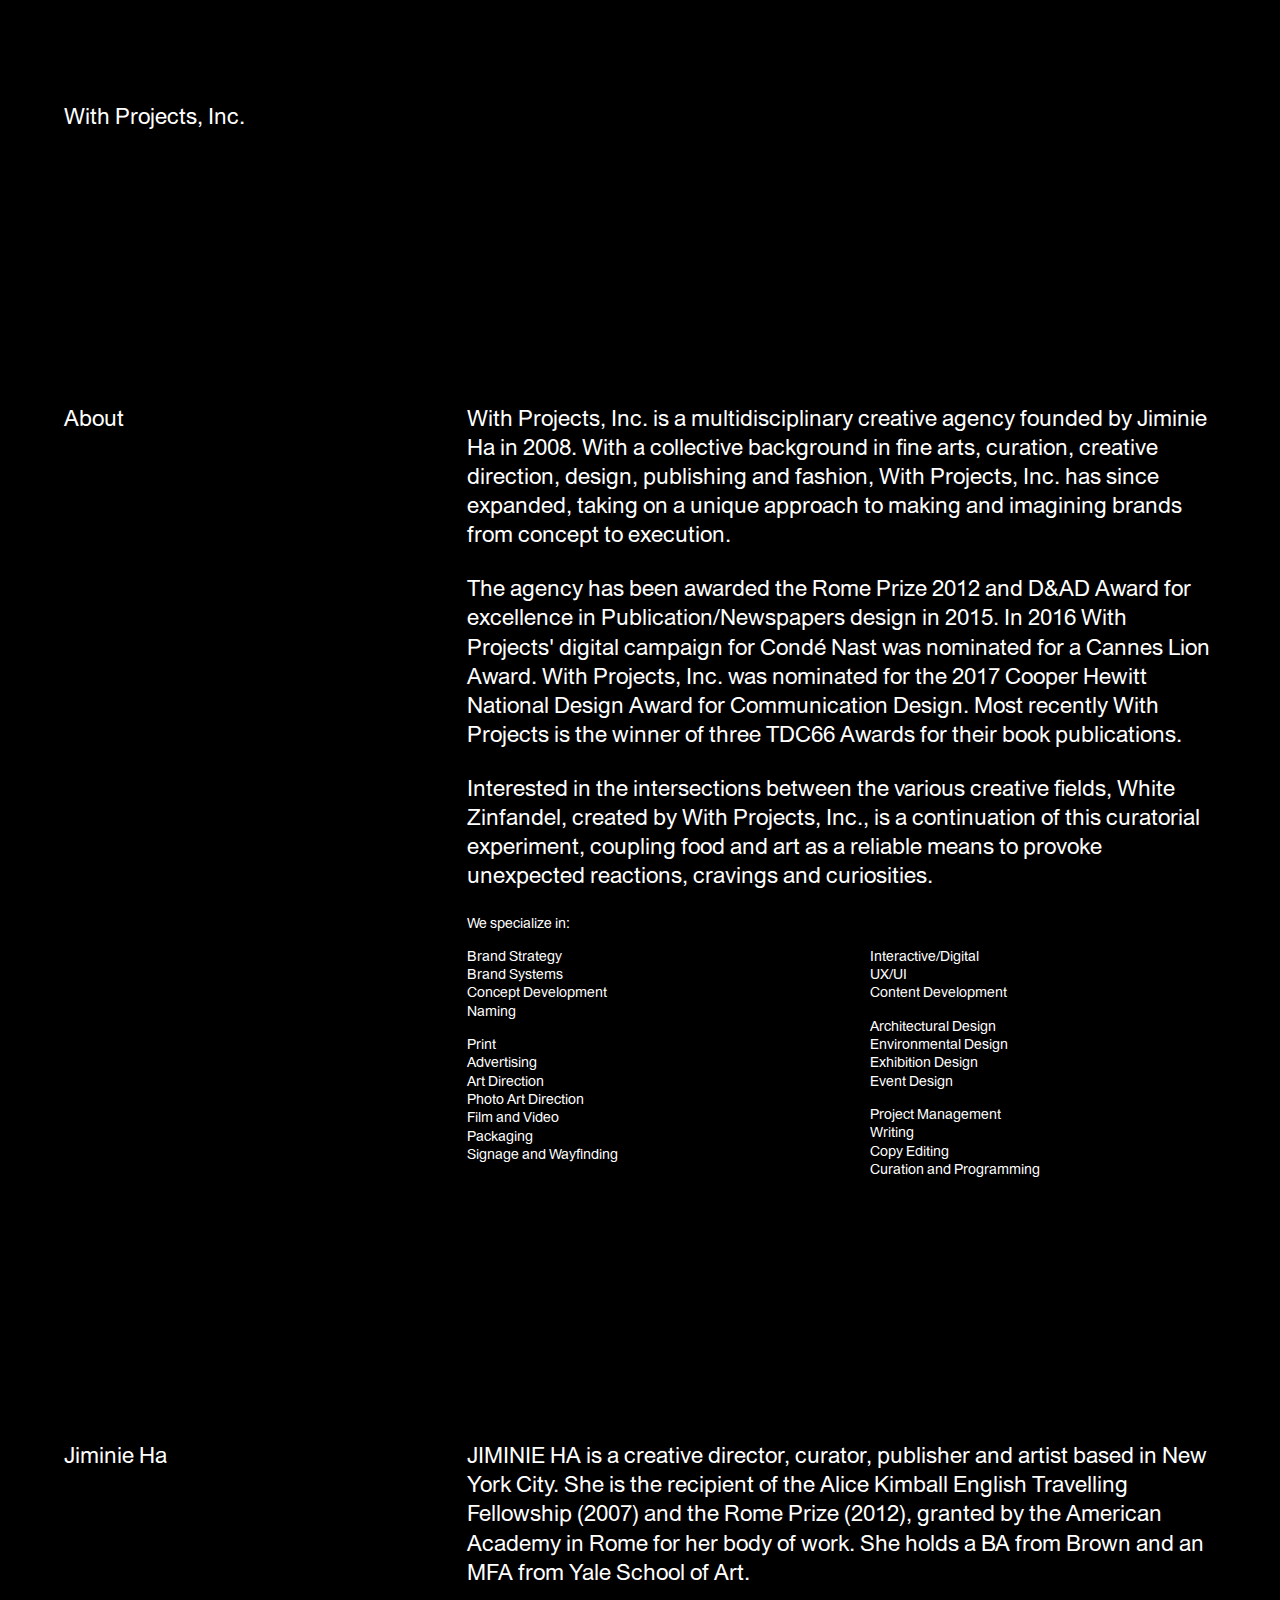
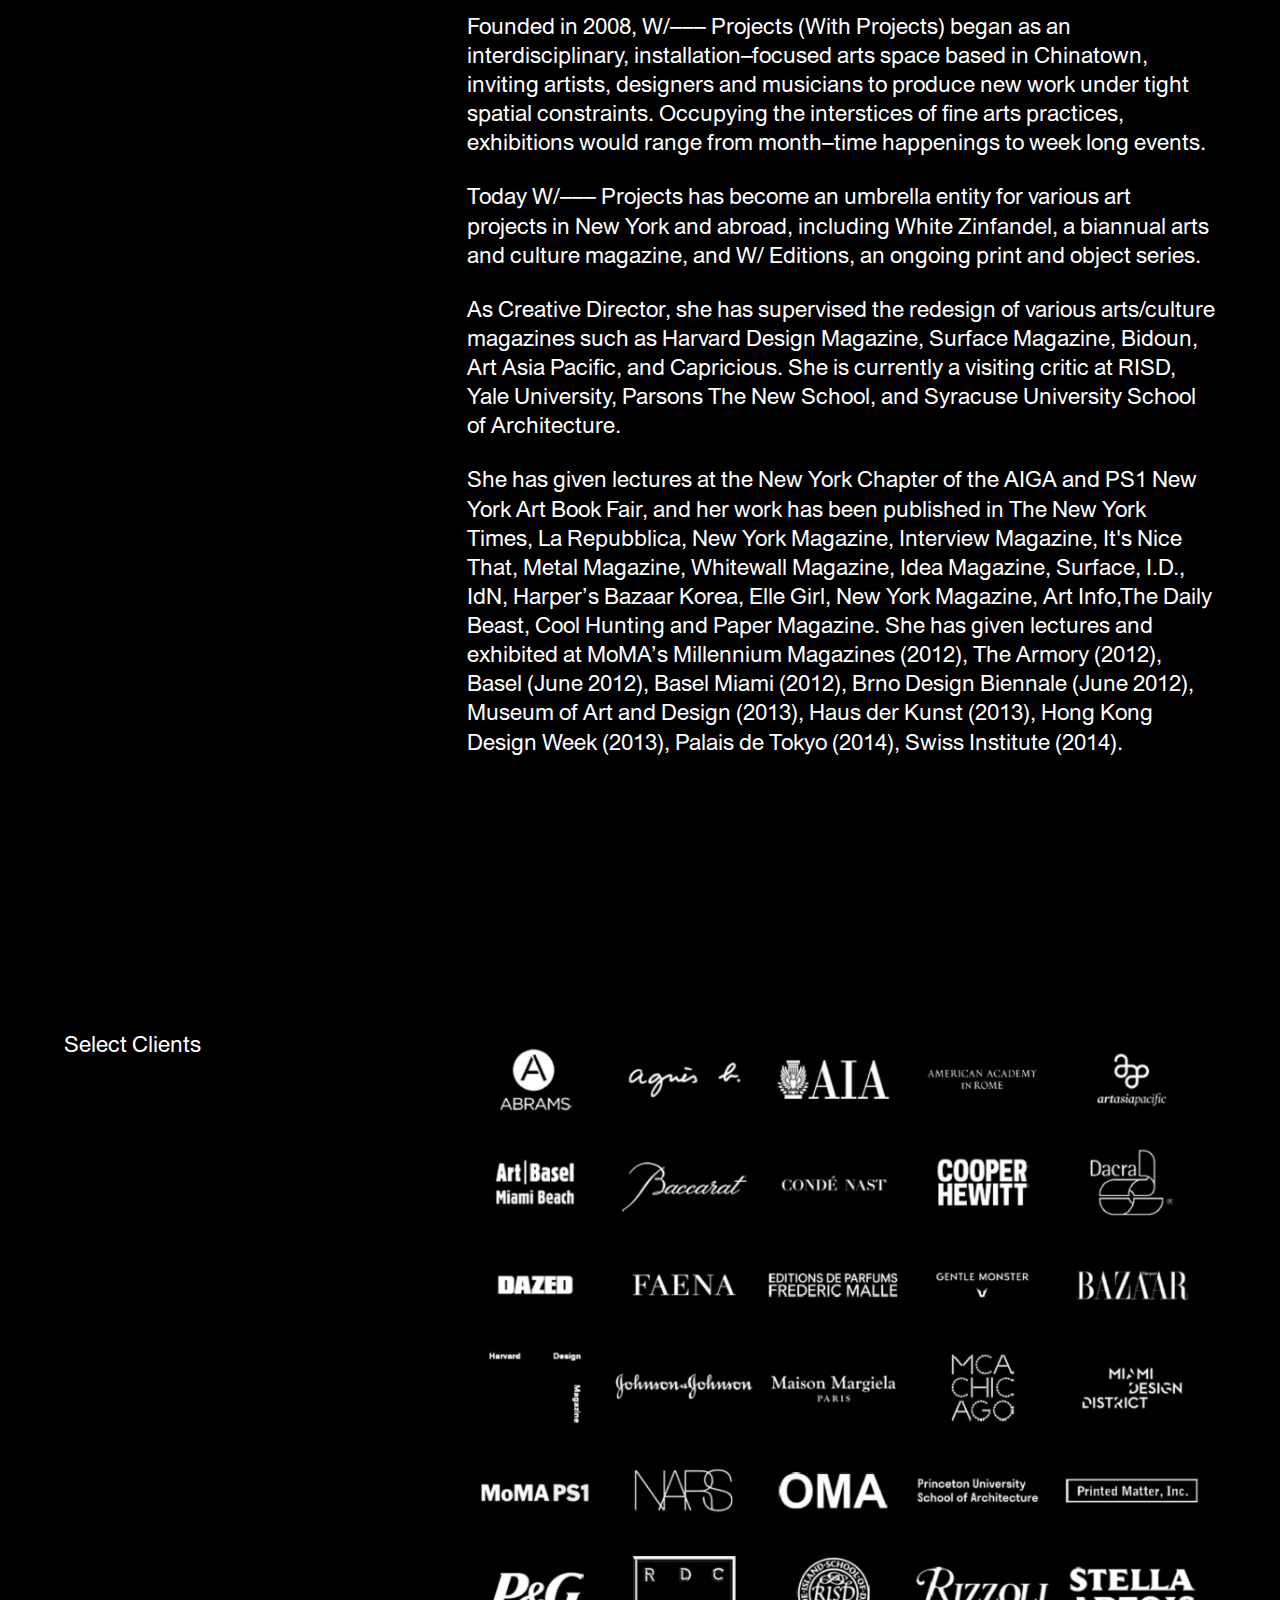
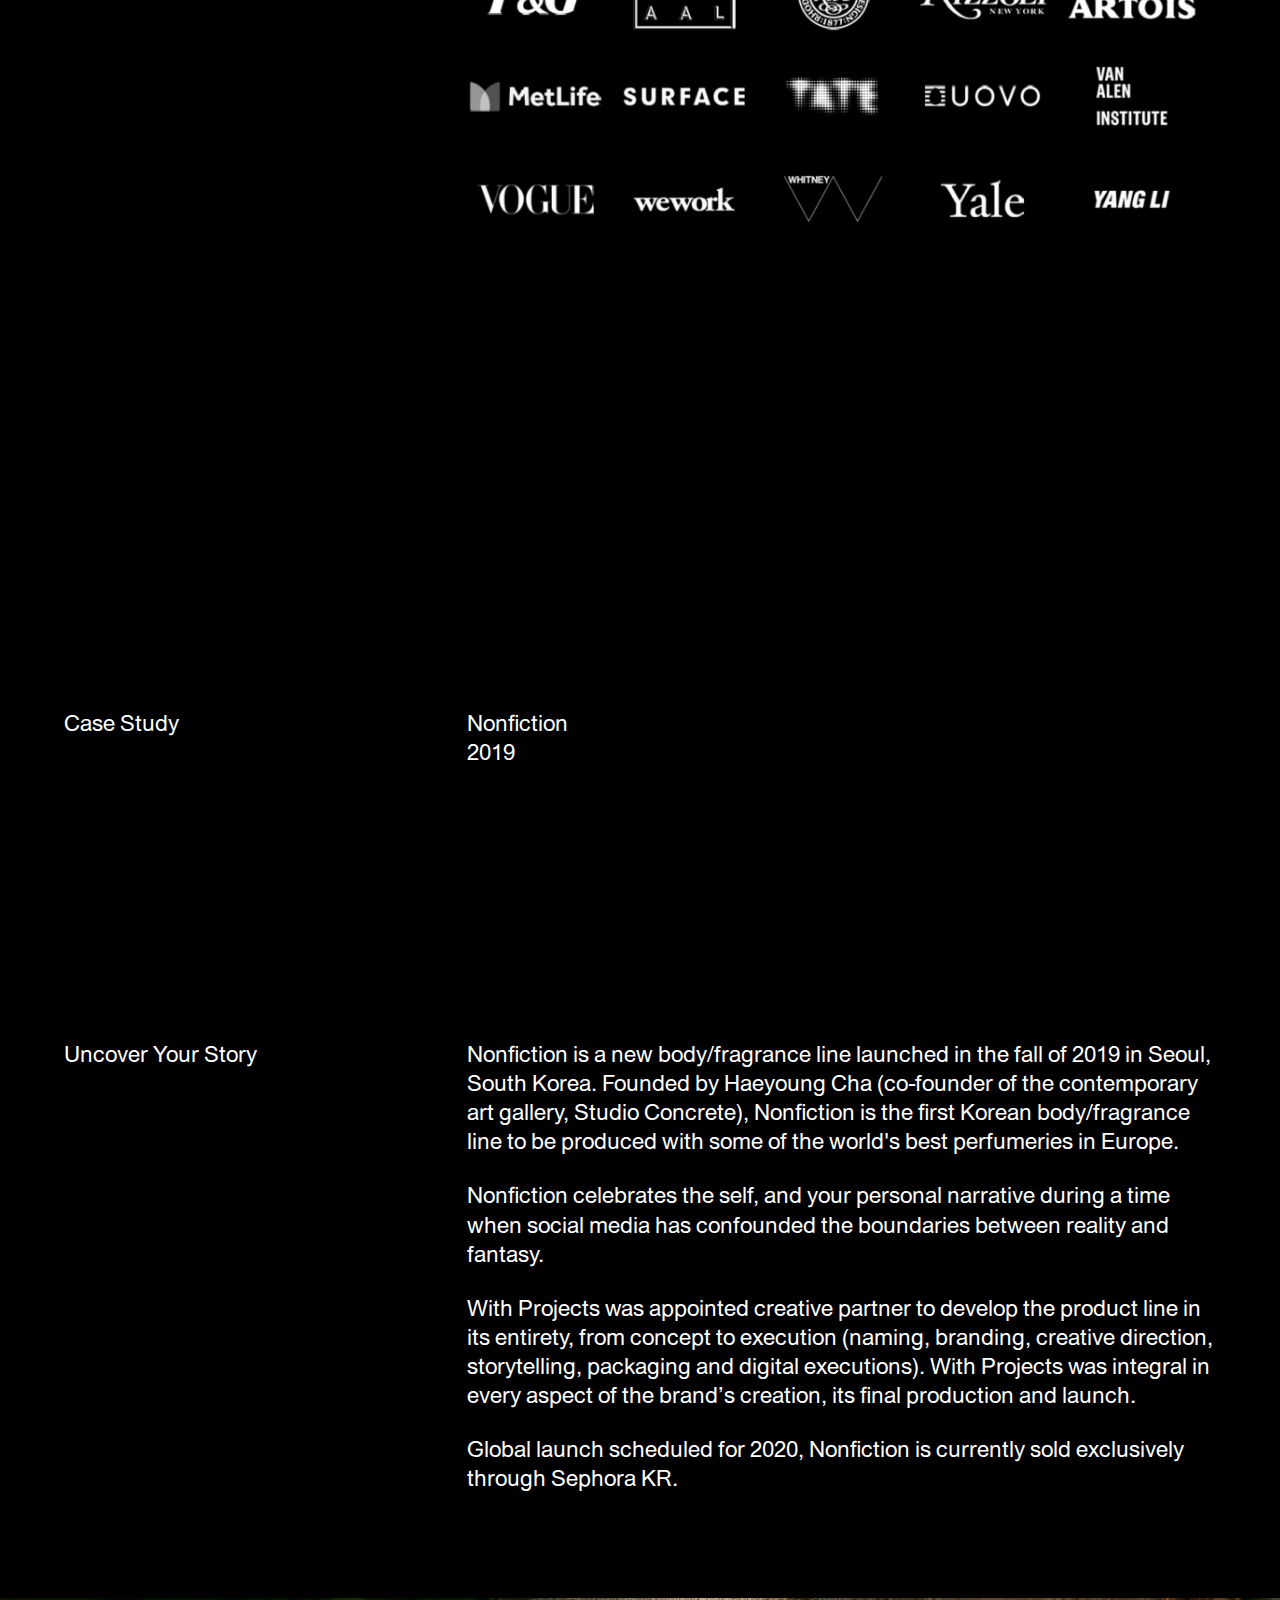
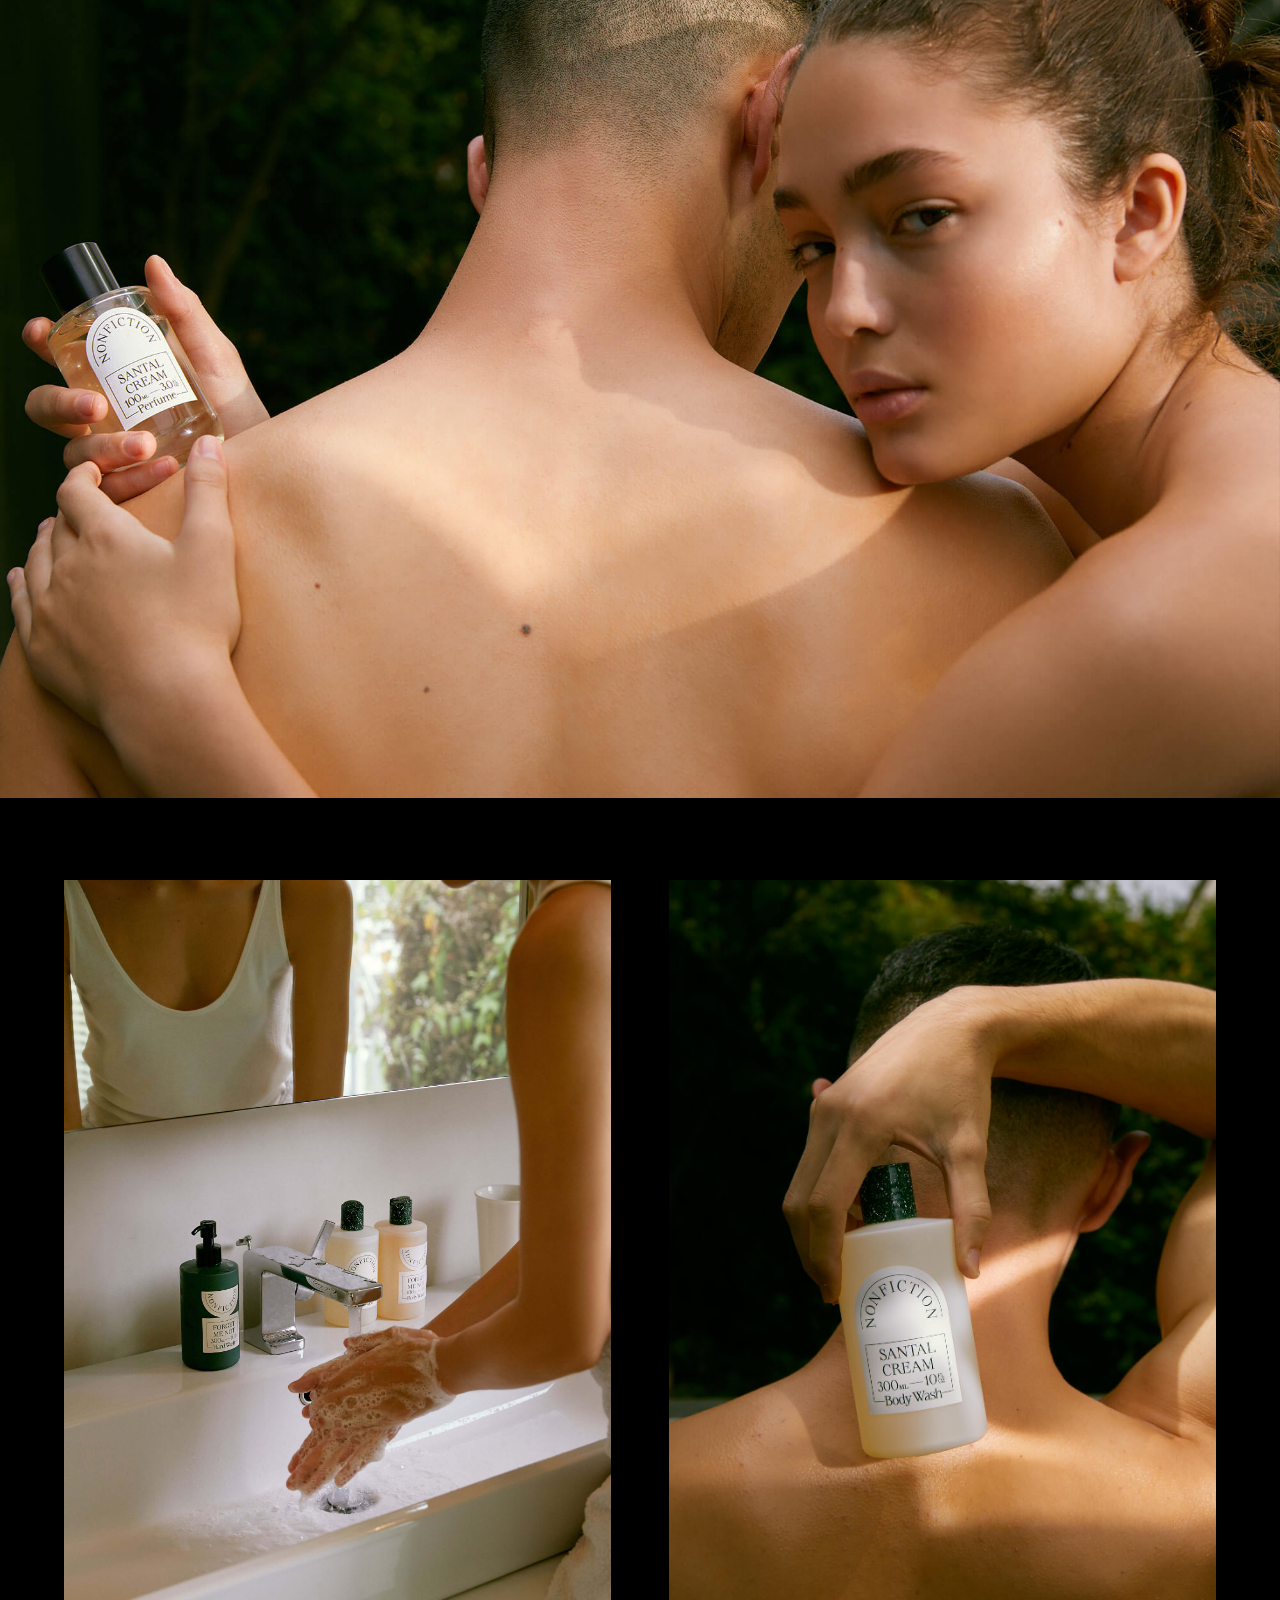
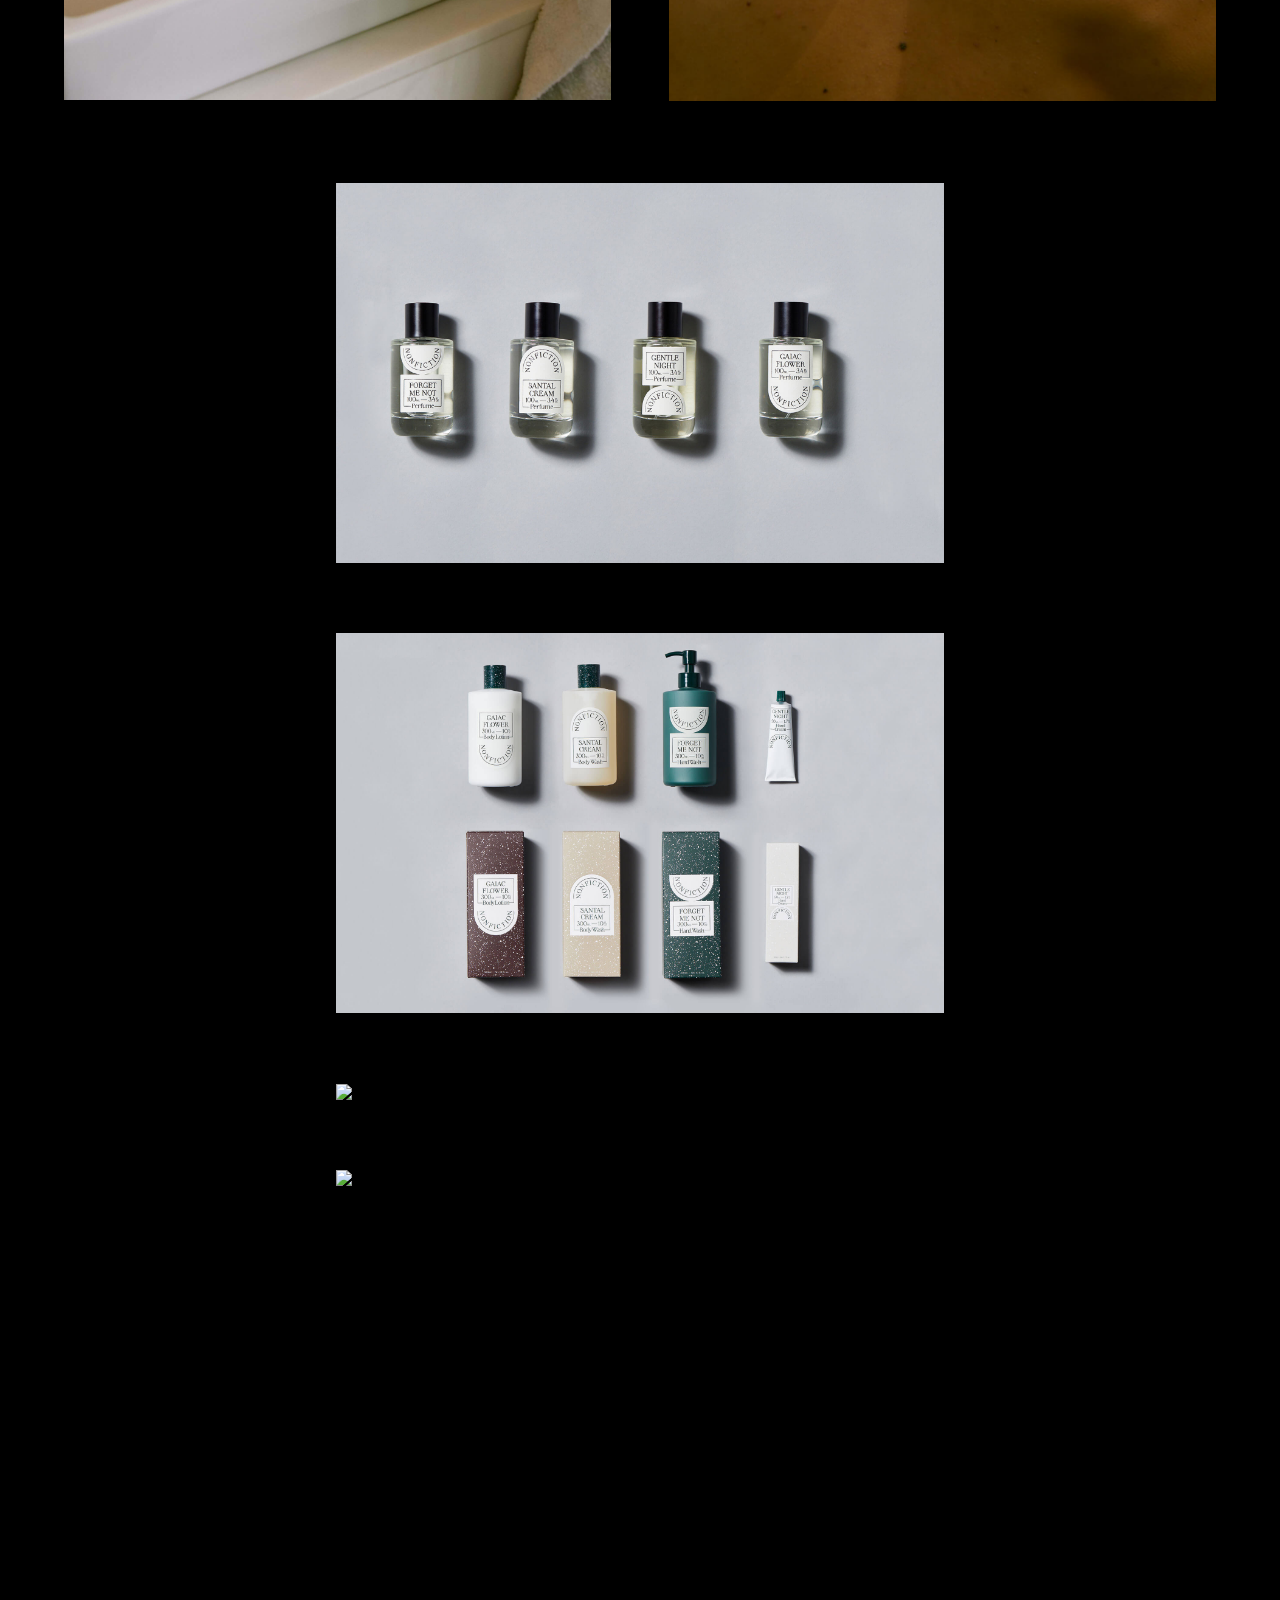
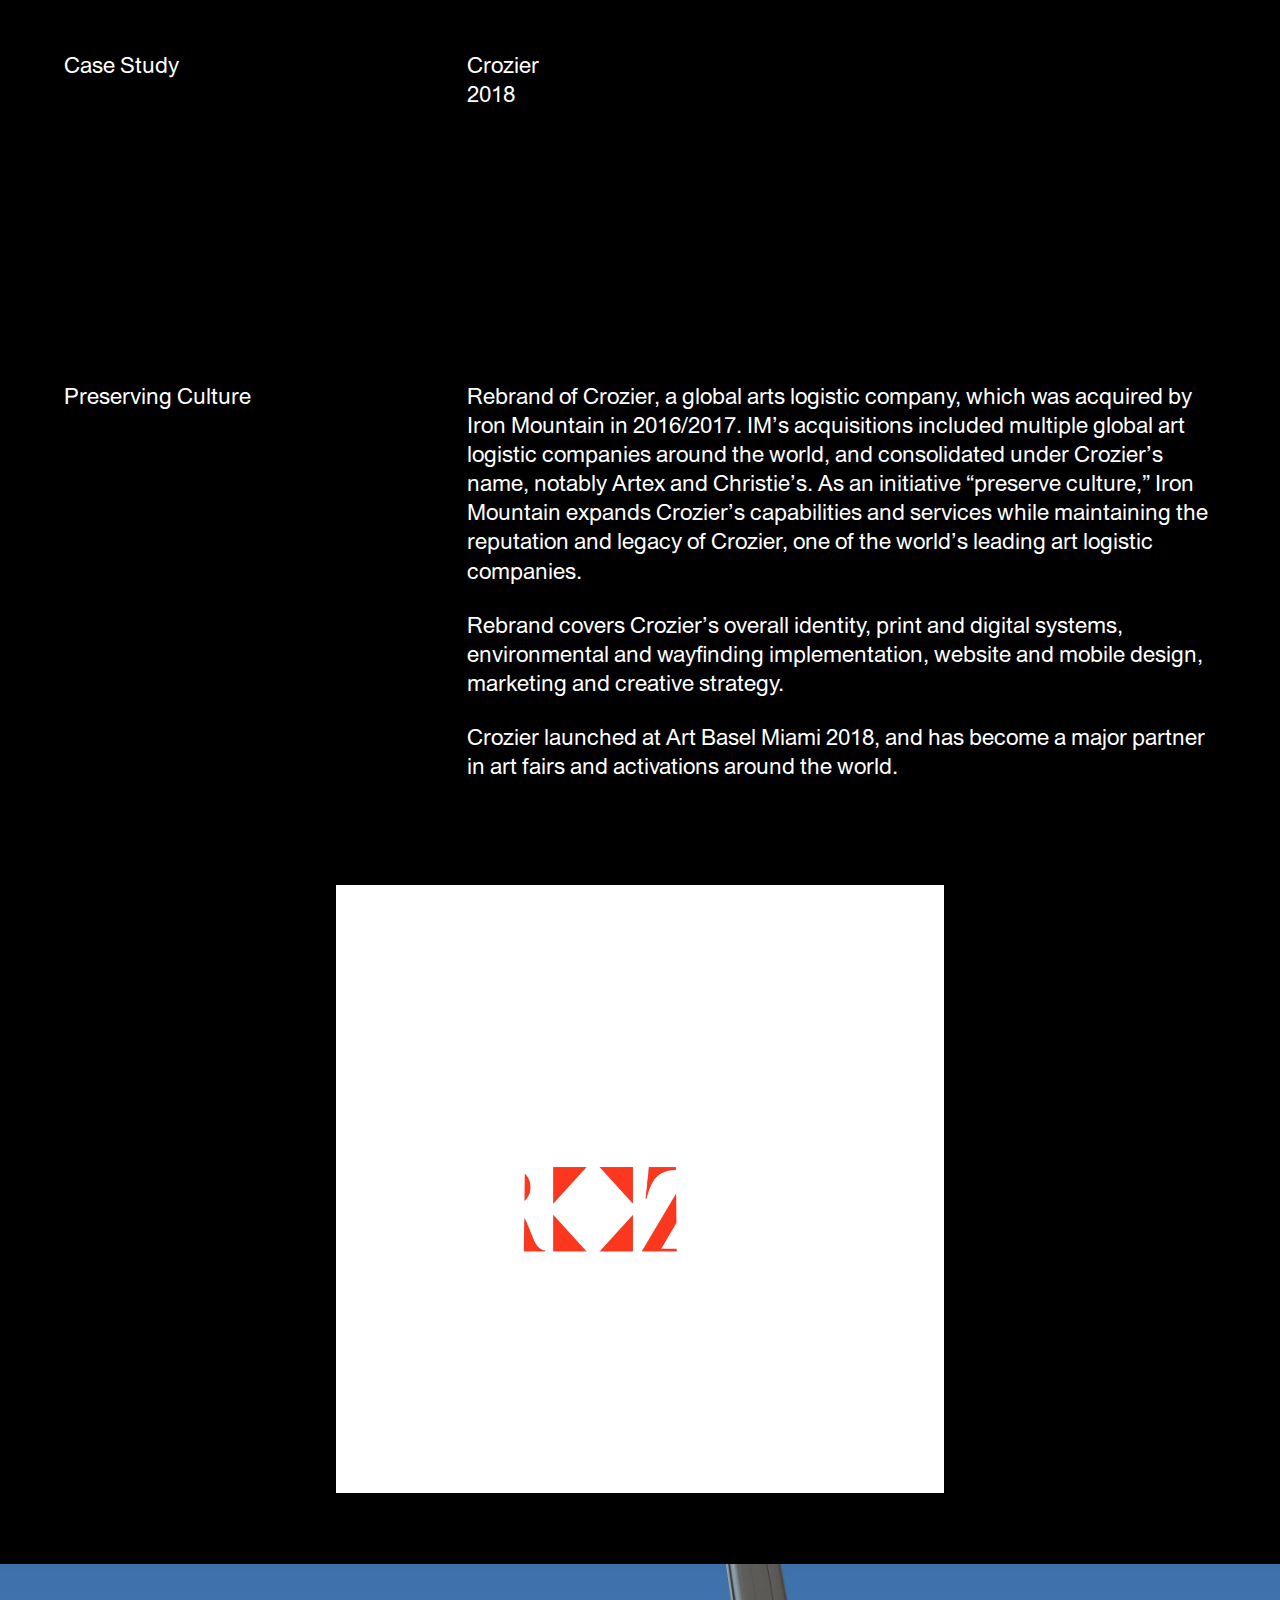
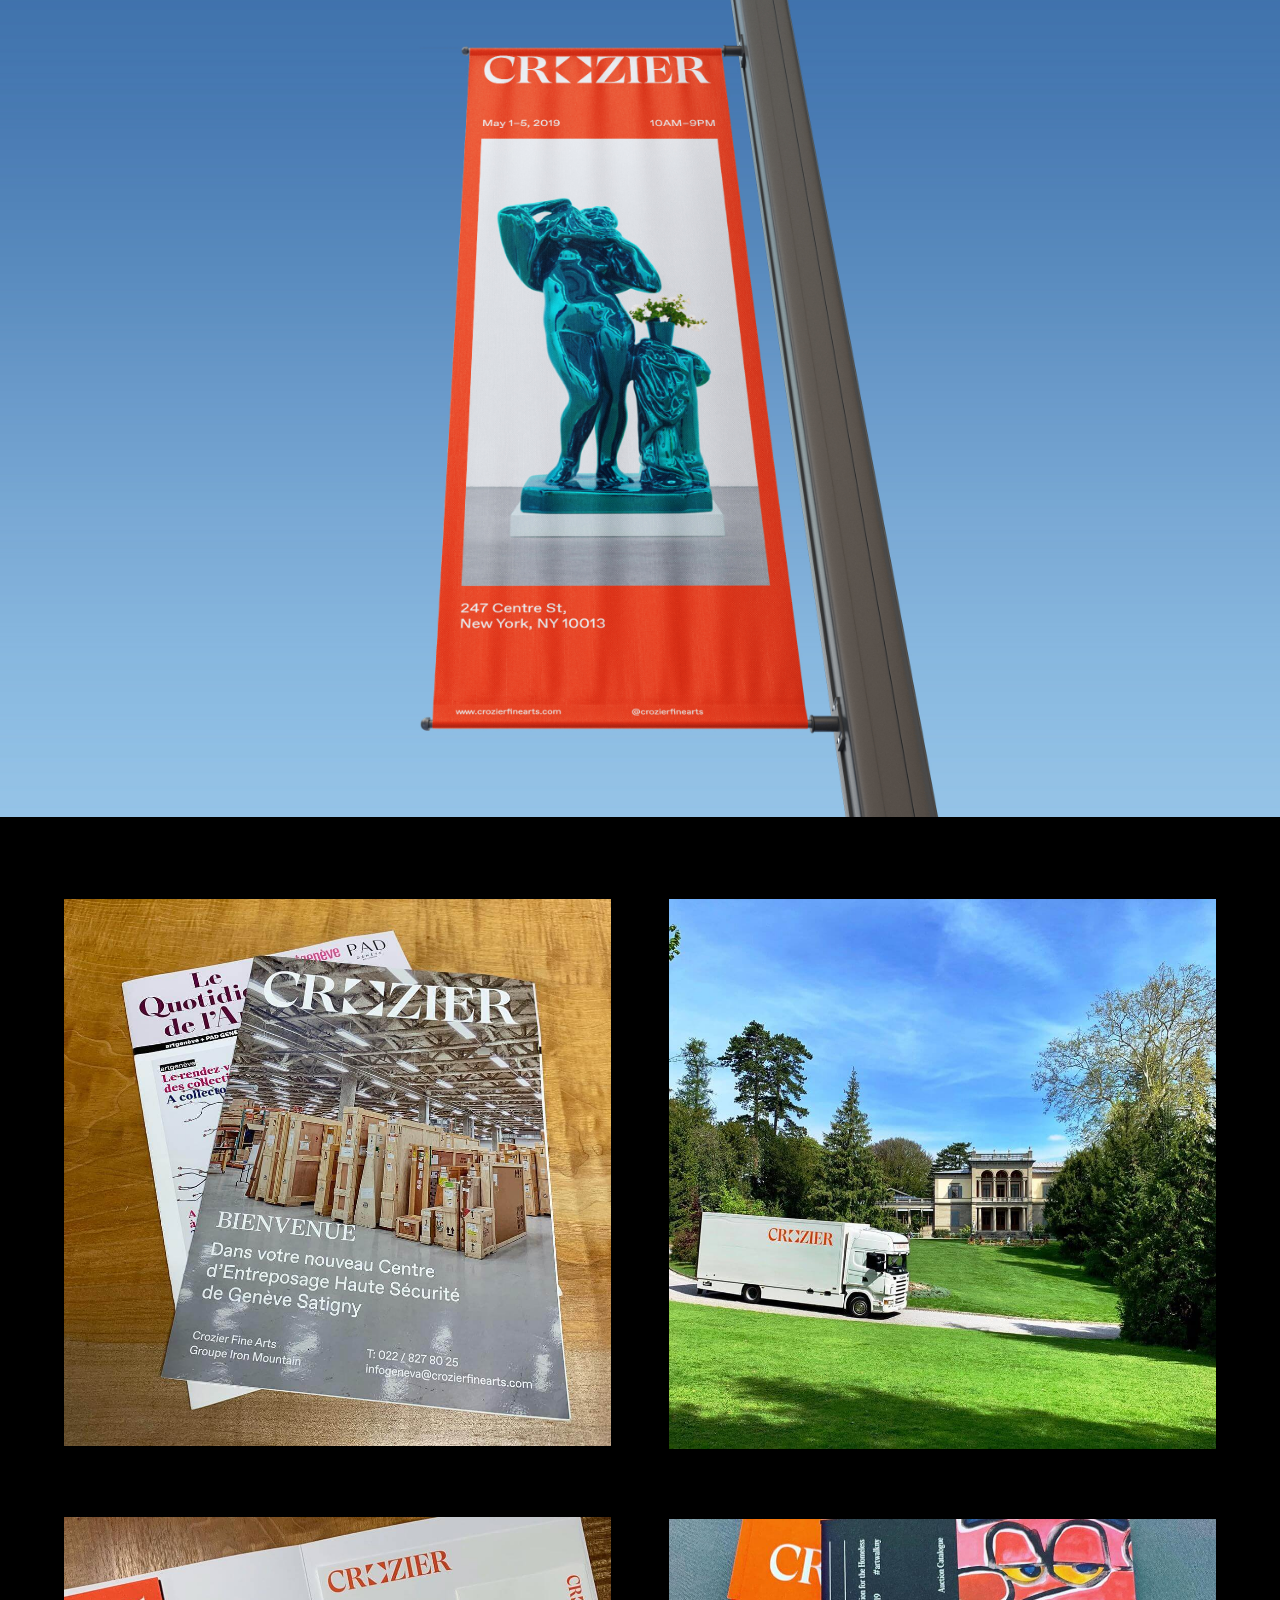
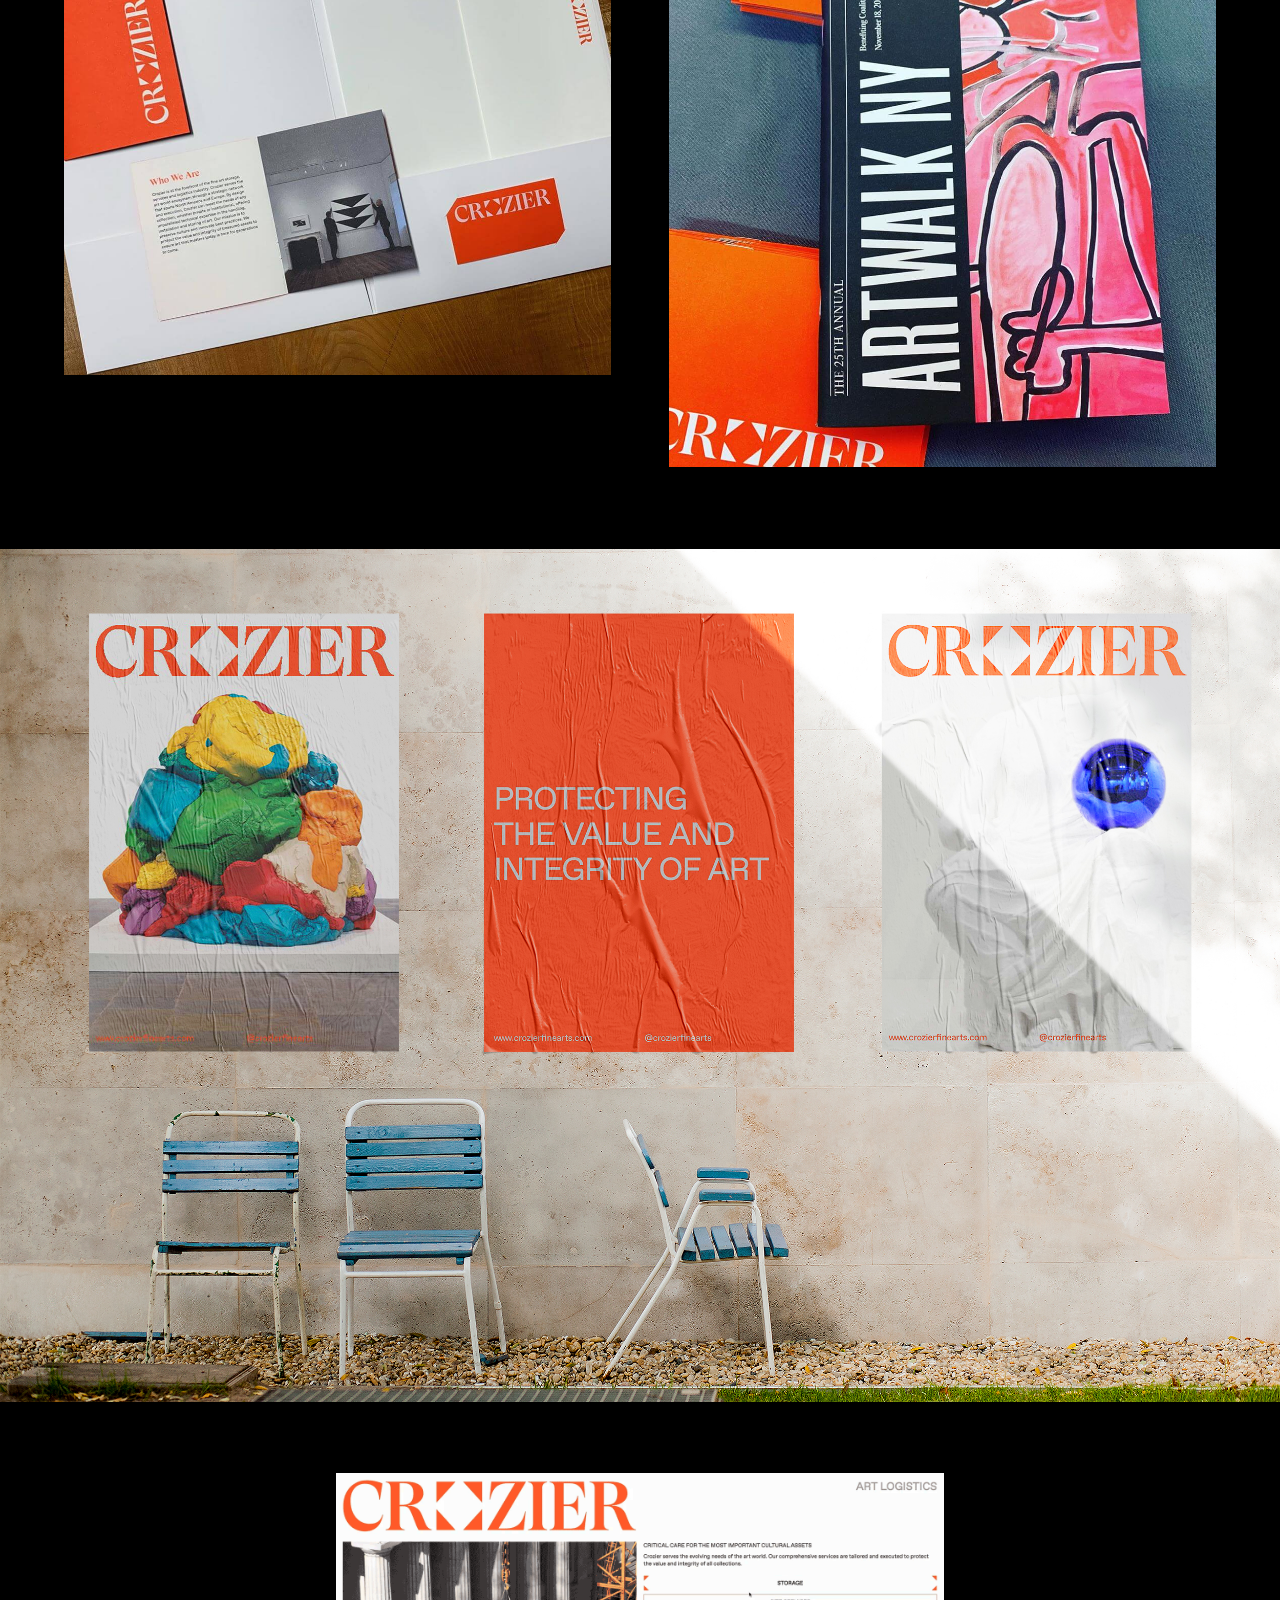
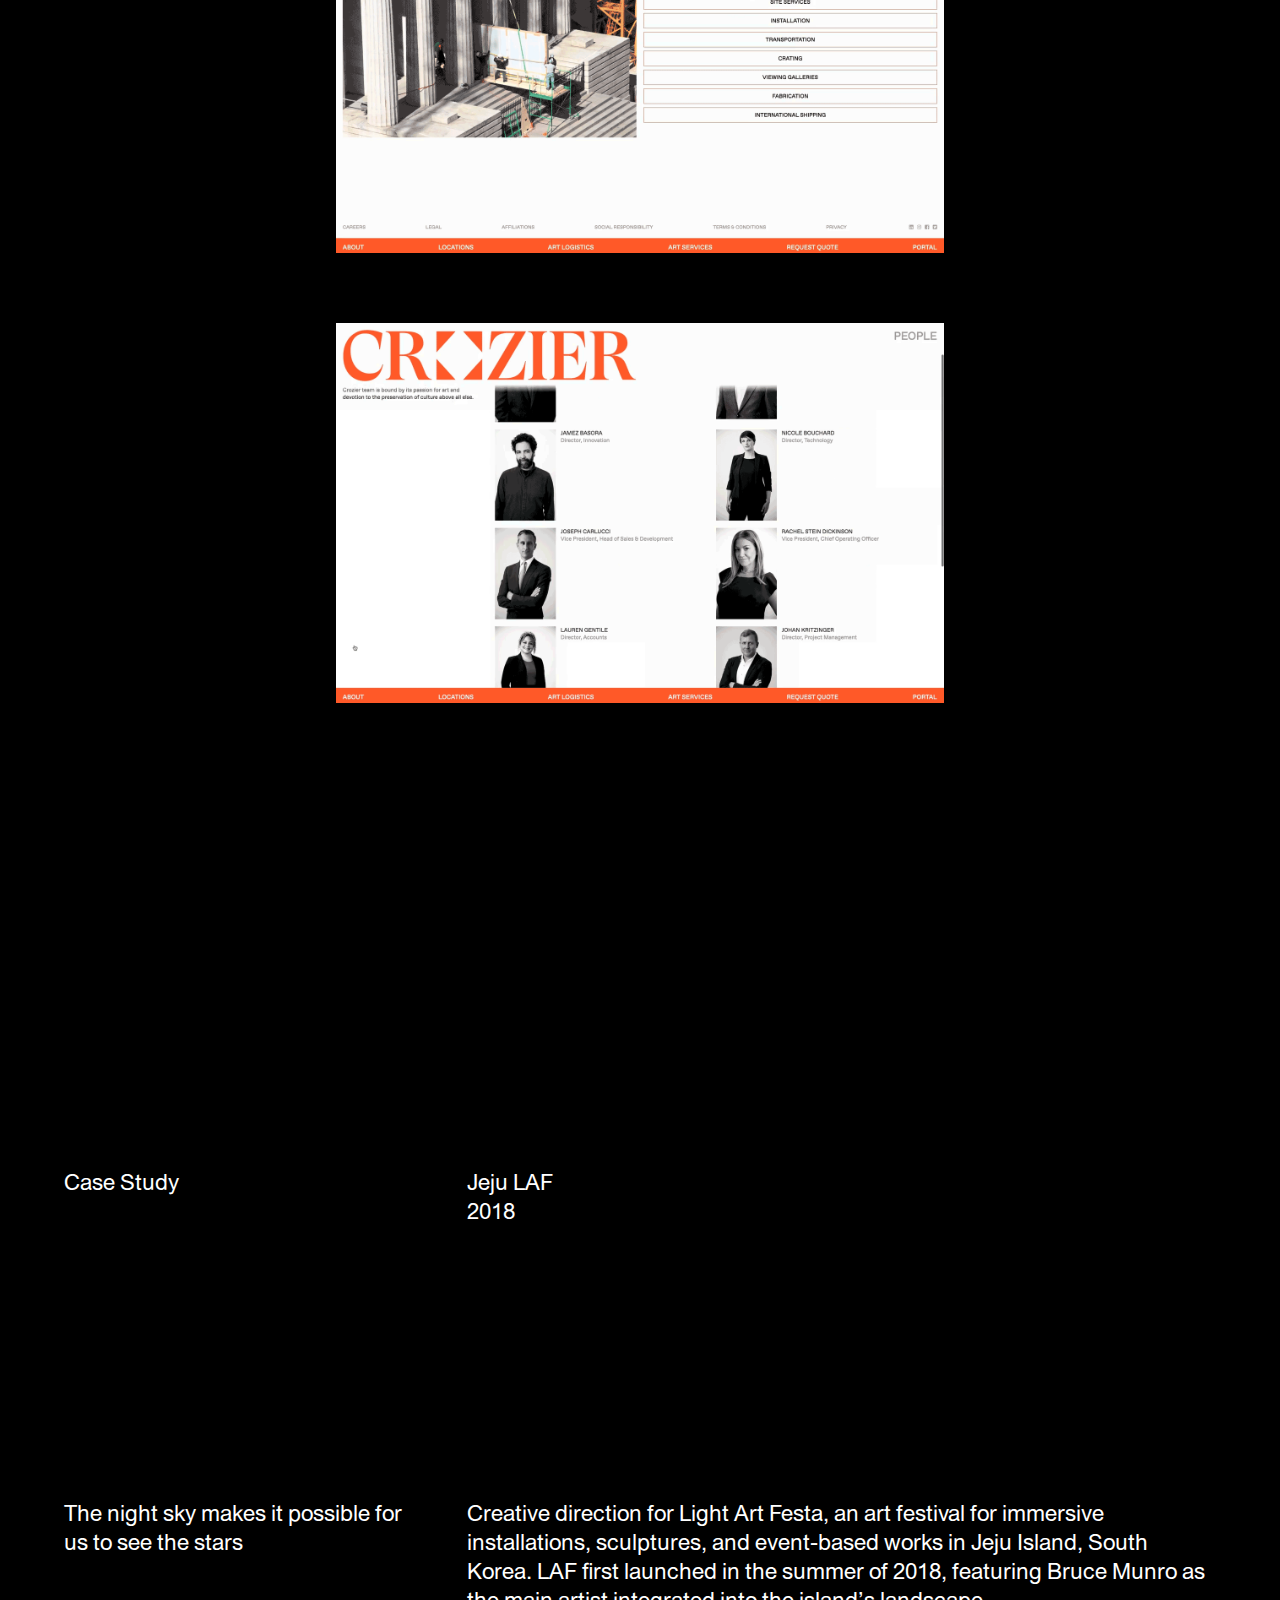
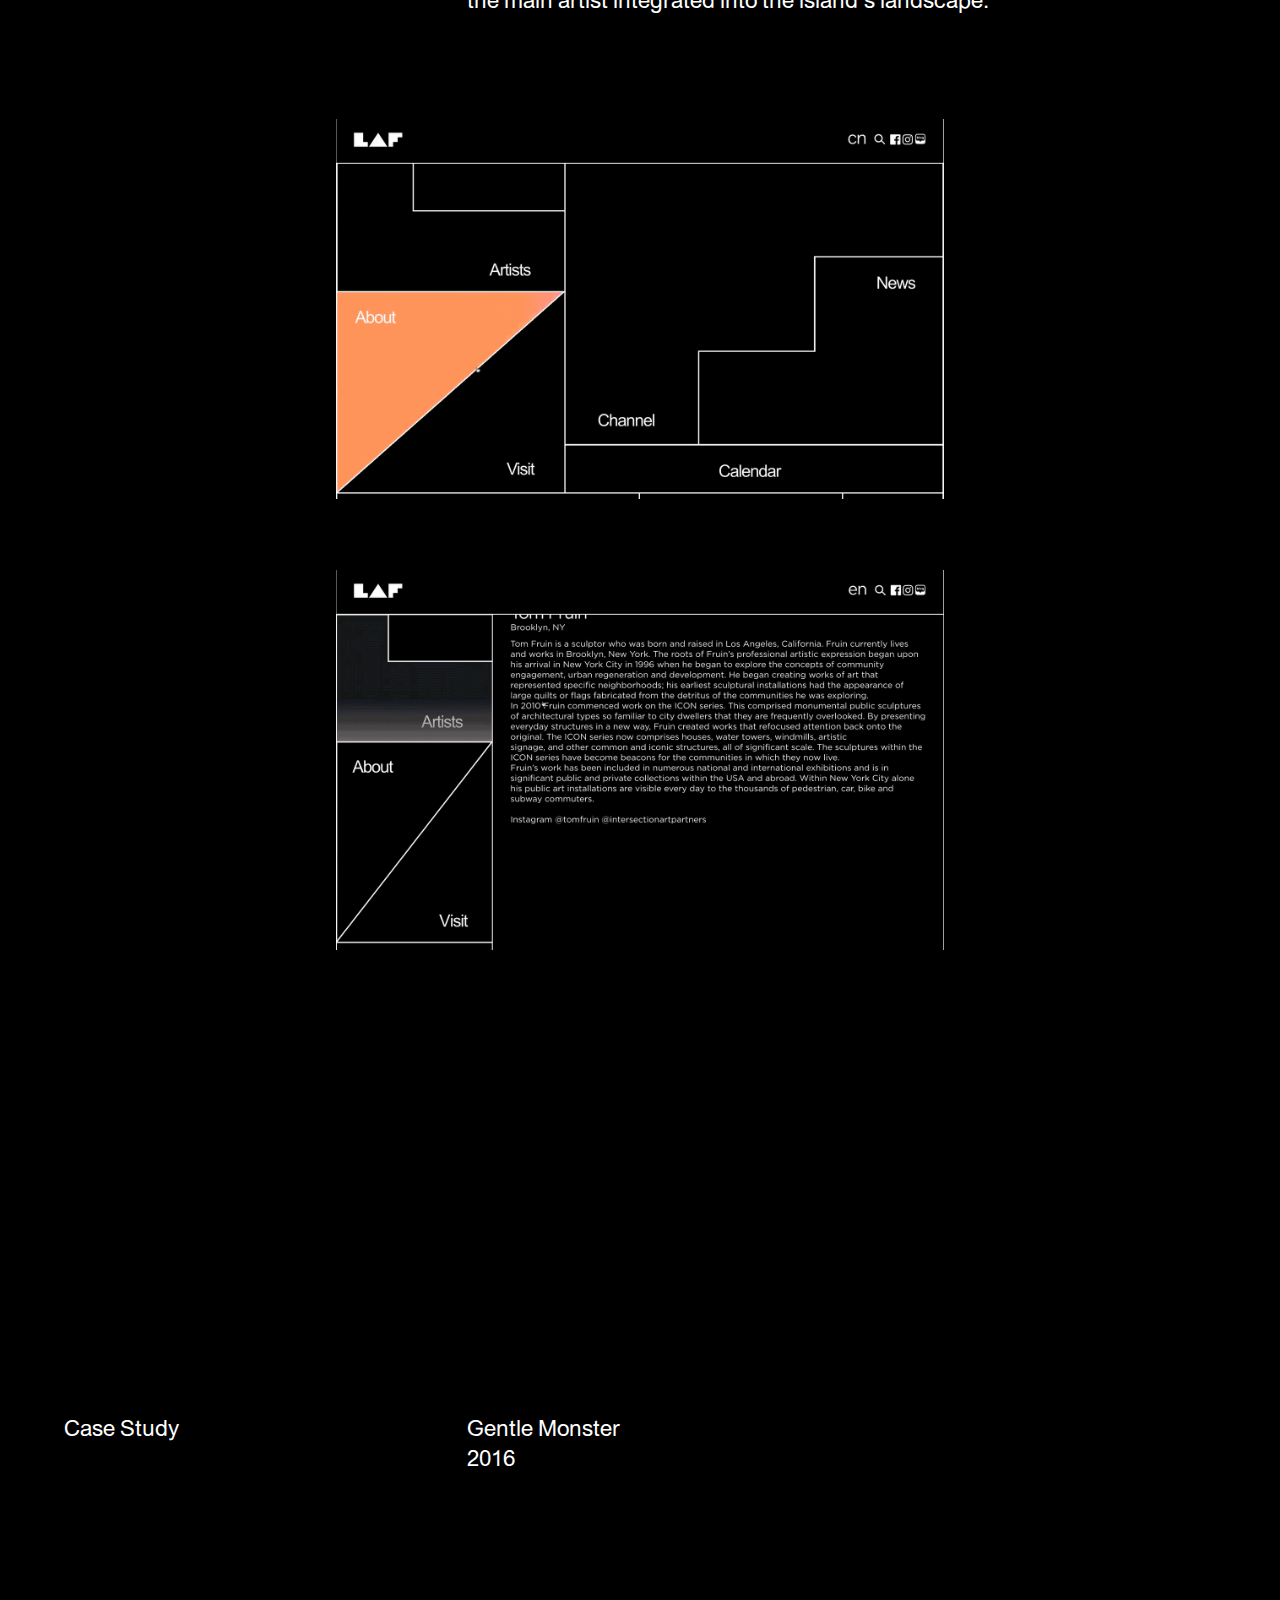
==== commit 124f1505: "update" ====
--- a/index.html
+++ b/index.html
@@ -7,8 +7,8 @@
     <link id="stylesheet" rel="stylesheet" type="text/css" href="css/style.css">
     <meta name="viewport" content="width=device-width,initial-scale=1.0">
     <meta name="description" content="With Projects, Inc. Creative Portfolio, 2020">
-    
-     <link rel="apple-touch-icon" sizes="57x57" href="favicon/apple-icon-57x57.png">
+
+    <link rel="apple-touch-icon" sizes="57x57" href="favicon/apple-icon-57x57.png">
     <link rel="apple-touch-icon" sizes="60x60" href="favicon/apple-icon-60x60.png">
     <link rel="apple-touch-icon" sizes="72x72" href="favicon/apple-icon-72x72.png">
     <link rel="apple-touch-icon" sizes="76x76" href="favicon/apple-icon-76x76.png">
@@ -29,76 +29,101 @@
 
 <body>
     <div class="headers"></div>
-    
-    <div class="dtext">
+
+    <div class="dtext">
+        <div class="section group">
+            <div class="col span_2_of_6">
+                <p>With Projects, Inc.</p>
+            </div>
+            <div class="col span_4_of_6">
+            </div>
+        </div>
+    </div>
+    <div class="mtext">
+        <div class="section group">
+            <div class="col span_6_of_6">
+                <p>With Projects, Inc.</p>
+            </div>
+        </div>
+    </div>
+    <div class="spacer"></div>
+    <div class="spacer2"></div>
+    <div class="dtext">
+        <div class="section group">
+            <div class="col span_2_of_6">
+                <p>About</p>
+            </div>
+            <div class="col span_4_of_6">
+
+                <p>
+                    With Projects, Inc. is a multidisciplinary creative agency founded by Jiminie Ha in 2008. With a collective background in fine arts, curation, creative direction, design, publishing and fashion, With Projects, Inc. has since expanded, taking on a unique approach to making and imagining brands from concept to execution.</p>
+                <p>The agency has been awarded the Rome Prize 2012 and D&AD Award for excellence in Publication/Newspapers design in 2015. In 2016 With Projects' digital campaign for Condé Nast was nominated for a Cannes Lion Award. With Projects, Inc. was nominated for the 2017 Cooper Hewitt National Design Award for Communication Design. Most recently With Projects is the winner of three TDC66 Awards for their book publications.</p>
+                <p class="sss">Interested in the intersections between the various creative fields, White Zinfandel, created by With Projects, Inc., is a continuation of this curatorial experiment, coupling food and art as a reliable means to provoke unexpected reactions, cravings and curiosities.</p>
+            </div>
+        </div>
+        <div class="section group">
+            <div class="col span_2_of_6">
+
+            </div>
+            <div class="col span_2_of_6">
+
+                <h2>
+                    We specialize in:</h2>
+
+                <h2>Brand Strategy<br>
+                    Brand Systems<br>
+                    Concept Development<br>
+                    Naming</h2>
+                <h2>
+
+                    Print<br>
+                    Advertising<br>
+                    Art Direction<br>
+                    Photo Art Direction<br>
+                    Film and Video<br>
+                    Packaging<br>
+                    Signage and Wayfinding</h2>
+            </div>
+            <div class="col span_2_of_6">
+                <h2>
+                    <br></h2>
+                <h2>
+                    Interactive/Digital<br>
+                    UX/UI<br>
+                    Content Development</h2>
+                <h2>
+
+                    Architectural Design<br>
+                    Environmental Design<br>
+                    Exhibition Design<br>
+                    Event Design</h2>
+                <h2>
+
+                    Project Management<br>
+                    Writing<br>
+                    Copy Editing<br>
+                    Curation and Programming</h2>
+            </div>
+        </div>
+
+    </div>
+    <div class="mtext">
+        <div class="section group">
+            <div class="col span_6_of_6">
+                <p>About</p>
+
+
+                <p>
+                    With Projects, Inc. is a multidisciplinary creative agency founded by Jiminie Ha in 2008. With a collective background in fine arts, curation, creative direction, design, publishing and fashion, With Projects, Inc. has since expanded, taking on a unique approach to making and imagining brands from concept to execution.</p>
+                <p>The agency has been awarded the Rome Prize 2012 and D&AD Award for excellence in Publication/Newspapers design in 2015. In 2016 With Projects' digital campaign for Condé Nast was nominated for a Cannes Lion Award. With Projects, Inc. was nominated for the 2017 Cooper Hewitt National Design Award for Communication Design. Most recently With Projects is the winner of three TDC66 Awards for their book publications.</p>
+                <p>Interested in the intersections between the various creative fields, White Zinfandel, created by With Projects, Inc., is a continuation of this curatorial experiment, coupling food and art as a reliable means to provoke unexpected reactions, cravings and curiosities.</p>
+            </div>
+        </div>
+
+        <!--
     <div class="section group">
-        <div class="col span_2_of_6">
-            <p>With Projects, Inc.</p>
-        </div>
-        <div class="col span_4_of_6">
-        </div>
-        </div></div>
-    <div class="mtext">
-    <div class="section group">
+        
         <div class="col span_6_of_6">
-            <p>With Projects, Inc.</p>
-        </div>
-    </div></div>
-    
-    
-    
-<div class="spacer"></div>
-    <img src="images/igposts.jpg">
-    <div class="spacer2"></div>
-    <div class="dtext">
-    <div class="section group">
-        <div class="col span_2_of_6">
-            <p>Jiminie Ha</p>
-        </div>
-        <div class="col span_4_of_6">
-            <p>
-                JIMINIE HA is a creative director, curator, publisher and artist based in New York City. She is the recipient of the Alice Kimball English Travelling Fellowship (2007) and the Rome Prize (2012), granted by the American Academy in Rome for her body of work. She holds a BA from Brown and an MFA from Yale School of Art.</p>
-            <p>Founded in 2008, W/––– Projects (With Projects) began as an interdisciplinary, installation–focused arts space based in Chinatown, inviting artists, designers and musicians to produce new work under tight spatial constraints. Occupying the interstices of fine arts practices, exhibitions would range from month–time happenings to week long events.</p>
-            <p>Today W/––– Projects has become an umbrella entity for various art projects in New York and abroad, including White Zinfandel, a biannual arts and culture magazine, and W/ Editions, an ongoing print and object series.</p>
-            <p>As Creative Director, she has supervised the redesign of various arts/culture magazines such as Harvard Design Magazine, Surface Magazine, Bidoun, Art Asia Pacific, and Capricious. She is currently a visiting critic at RISD, Yale University, Parsons The New School, and Syracuse University School of Architecture.</p>
-            <p>She has given lectures at the New York Chapter of the AIGA and PS1 New York Art Book Fair, and her work has been published in The New York Times, La Repubblica, New York Magazine, Interview Magazine, It's Nice That, Metal Magazine, Whitewall Magazine, Idea Magazine, Surface, I.D., IdN, Harper’s Bazaar Korea, Elle Girl, New York Magazine, Art Info,The Daily Beast, Cool Hunting and Paper Magazine. She has given lectures and exhibited at MoMA’s Millennium Magazines (2012), The Armory (2012), Basel (June 2012), Basel Miami (2012), Brno Design Biennale (June 2012), Museum of Art and Design (2013), Haus der Kunst (2013), Hong Kong Design Week (2013), Palais de Tokyo (2014), Swiss Institute (2014).</p>
-        </div>
-    </div></div>
-    
-    <div class="mtext">
-    <div class="section group">
-        <div class="col span_6_of_6">
-            <p>Jiminie Ha</p>
-            <p>
-                JIMINIE HA is a creative director, curator, publisher and artist based in New York City. She is the recipient of the Alice Kimball English Travelling Fellowship (2007) and the Rome Prize (2012), granted by the American Academy in Rome for her body of work. She holds a BA from Brown and an MFA from Yale School of Art.</p>
-            <p>Founded in 2008, W/––– Projects (With Projects) began as an interdisciplinary, installation–focused arts space based in Chinatown, inviting artists, designers and musicians to produce new work under tight spatial constraints. Occupying the interstices of fine arts practices, exhibitions would range from month–time happenings to week long events.</p>
-            <p>Today W/––– Projects has become an umbrella entity for various art projects in New York and abroad, including White Zinfandel, a biannual arts and culture magazine, and W/ Editions, an ongoing print and object series.</p>
-            <p>As Creative Director, she has supervised the redesign of various arts/culture magazines such as Harvard Design Magazine, Surface Magazine, Bidoun, Art Asia Pacific, and Capricious. She is currently a visiting critic at RISD, Yale University, Parsons The New School, and Syracuse University School of Architecture.</p>
-            <p>She has given lectures at the New York Chapter of the AIGA and PS1 New York Art Book Fair, and her work has been published in The New York Times, La Repubblica, New York Magazine, Interview Magazine, It's Nice That, Metal Magazine, Whitewall Magazine, Idea Magazine, Surface, I.D., IdN, Harper’s Bazaar Korea, Elle Girl, New York Magazine, Art Info,The Daily Beast, Cool Hunting and Paper Magazine. She has given lectures and exhibited at MoMA’s Millennium Magazines (2012), The Armory (2012), Basel (June 2012), Basel Miami (2012), Brno Design Biennale (June 2012), Museum of Art and Design (2013), Haus der Kunst (2013), Hong Kong Design Week (2013), Palais de Tokyo (2014), Swiss Institute (2014).</p>
-        </div>
-    </div></div>
-    
-    <div class="spacer"></div>
-    
-    
-     <div class="dtext">
-    <div class="section group">
-        <div class="col span_2_of_6">
-            <p>About</p>
-        </div>
-        <div class="col span_4_of_6">
-
-            <p>
-                With Projects, Inc. is a multidisciplinary creative agency founded by Jiminie Ha in 2008. With a collective background in fine arts, curation, creative direction, design, publishing and fashion, With Projects, Inc. has since expanded, taking on a unique approach to making and imagining brands from concept to execution.</p>
-            <p>The agency has been awarded the Rome Prize 2012 and D&AD Award for excellence in Publication/Newspapers design in 2015. In 2016 With Projects' digital campaign for Condé Nast was nominated for a Cannes Lion Award. With Projects, Inc. was nominated for the 2017 Cooper Hewitt National Design Award for Communication Design. Most recently With Projects is the winner of three TDC66 Awards for their book publications.</p>
-            <p class="sss">Interested in the intersections between the various creative fields, White Zinfandel, created by With Projects, Inc., is a continuation of this curatorial experiment, coupling food and art as a reliable means to provoke unexpected reactions, cravings and curiosities.</p>
-        </div>
-         </div>
-    <div class="section group">
-        <div class="col span_2_of_6">
-            
-        </div>
-        <div class="col span_2_of_6">
 
 <h2>
                 We specialize in:</h2>
@@ -116,10 +141,7 @@
                 Film and Video<br>
                 Packaging<br>
                 Signage and Wayfinding</h2>
-        </div>
-        <div class="col span_2_of_6">
-            <h2>
-                <br></h2>
+        
             <h2>
                 Interactive/Digital<br>
                 UX/UI<br>
@@ -138,583 +160,1004 @@
                 Curation and Programming</h2>
         </div>
     </div>
-    
-    </div>
-    
+-->
+
+        <div class="section group">
+
+            <div class="col span_3_of_6">
+
+                <h2>
+                    We specialize in:</h2>
+
+                <h2>Brand Strategy<br>
+                    Brand Systems<br>
+                    Concept Development<br>
+                    Naming</h2>
+                <h2>
+
+                    Print<br>
+                    Advertising<br>
+                    Art Direction<br>
+                    Photo Art Direction<br>
+                    Film and Video<br>
+                    Packaging<br>
+                    Signage and Wayfinding</h2>
+            </div>
+            <div class="col span_3_of_6">
+                <h2>
+                    <br></h2>
+                <h2>
+                    Interactive/Digital<br>
+                    UX/UI<br>
+                    Content Development</h2>
+                <h2>
+
+                    Architectural Design<br>
+                    Environmental Design<br>
+                    Exhibition Design<br>
+                    Event Design</h2>
+                <h2>
+
+                    Project Management<br>
+                    Writing<br>
+                    Copy Editing<br>
+                    Curation and Programming</h2>
+            </div>
+        </div>
+    </div>
+    <div class="spacer"></div>
+    <div class="dtext">
+        <div class="section group">
+            <div class="col span_2_of_6">
+                <p>Jiminie Ha</p>
+            </div>
+            <div class="col span_4_of_6">
+                <p>
+                    JIMINIE HA is a creative director, curator, publisher and artist based in New York City. She is the recipient of the Alice Kimball English Travelling Fellowship (2007) and the Rome Prize (2012), granted by the American Academy in Rome for her body of work. She holds a BA from Brown and an MFA from Yale School of Art.</p>
+                <p>Founded in 2008, W/––– Projects (With Projects) began as an interdisciplinary, installation–focused arts space based in Chinatown, inviting artists, designers and musicians to produce new work under tight spatial constraints. Occupying the interstices of fine arts practices, exhibitions would range from month–time happenings to week long events.</p>
+                <p>Today W/––– Projects has become an umbrella entity for various art projects in New York and abroad, including White Zinfandel, a biannual arts and culture magazine, and W/ Editions, an ongoing print and object series.</p>
+                <p>As Creative Director, she has supervised the redesign of various arts/culture magazines such as Harvard Design Magazine, Surface Magazine, Bidoun, Art Asia Pacific, and Capricious. She is currently a visiting critic at RISD, Yale University, Parsons The New School, and Syracuse University School of Architecture.</p>
+                <p>She has given lectures at the New York Chapter of the AIGA and PS1 New York Art Book Fair, and her work has been published in The New York Times, La Repubblica, New York Magazine, Interview Magazine, It's Nice That, Metal Magazine, Whitewall Magazine, Idea Magazine, Surface, I.D., IdN, Harper’s Bazaar Korea, Elle Girl, New York Magazine, Art Info,The Daily Beast, Cool Hunting and Paper Magazine. She has given lectures and exhibited at MoMA’s Millennium Magazines (2012), The Armory (2012), Basel (June 2012), Basel Miami (2012), Brno Design Biennale (June 2012), Museum of Art and Design (2013), Haus der Kunst (2013), Hong Kong Design Week (2013), Palais de Tokyo (2014), Swiss Institute (2014).</p>
+            </div>
+        </div>
+    </div>
     <div class="mtext">
+        <div class="section group">
+            <div class="col span_6_of_6">
+                <p>Jiminie Ha</p>
+                <p>
+                    JIMINIE HA is a creative director, curator, publisher and artist based in New York City. She is the recipient of the Alice Kimball English Travelling Fellowship (2007) and the Rome Prize (2012), granted by the American Academy in Rome for her body of work. She holds a BA from Brown and an MFA from Yale School of Art.</p>
+                <p>Founded in 2008, W/––– Projects (With Projects) began as an interdisciplinary, installation–focused arts space based in Chinatown, inviting artists, designers and musicians to produce new work under tight spatial constraints. Occupying the interstices of fine arts practices, exhibitions would range from month–time happenings to week long events.</p>
+                <p>Today W/––– Projects has become an umbrella entity for various art projects in New York and abroad, including White Zinfandel, a biannual arts and culture magazine, and W/ Editions, an ongoing print and object series.</p>
+                <p>As Creative Director, she has supervised the redesign of various arts/culture magazines such as Harvard Design Magazine, Surface Magazine, Bidoun, Art Asia Pacific, and Capricious. She is currently a visiting critic at RISD, Yale University, Parsons The New School, and Syracuse University School of Architecture.</p>
+                <p>She has given lectures at the New York Chapter of the AIGA and PS1 New York Art Book Fair, and her work has been published in The New York Times, La Repubblica, New York Magazine, Interview Magazine, It's Nice That, Metal Magazine, Whitewall Magazine, Idea Magazine, Surface, I.D., IdN, Harper’s Bazaar Korea, Elle Girl, New York Magazine, Art Info,The Daily Beast, Cool Hunting and Paper Magazine. She has given lectures and exhibited at MoMA’s Millennium Magazines (2012), The Armory (2012), Basel (June 2012), Basel Miami (2012), Brno Design Biennale (June 2012), Museum of Art and Design (2013), Haus der Kunst (2013), Hong Kong Design Week (2013), Palais de Tokyo (2014), Swiss Institute (2014).</p>
+            </div>
+        </div>
+    </div>
+    <div class="spacer"></div>
+    <div class="dtext">
+        <div class="section group">
+            <div class="col span_2_of_6">
+                <p>Select Clients</p>
+            </div>
+            <div class="col span_4_of_6">
+                <img src="images/clients.jpg">
+            </div>
+        </div>
+    </div>
+    <div class="mtext">
+        <div class="section group">
+            <div class="col span_6_of_6">
+                <p>Select Clients</p>
+
+                <img src="images/clients.jpg">
+            </div>
+        </div>
+    </div>
+    <div class="spacer0"></div>
+
+
+
+    <!--NONFICTION-->
+    <div class="dtext">
+        <div class="section group">
+            <div class="col span_2_of_6">
+                <p>Case Study</p>
+            </div>
+            <div class="col span_4_of_6">
+                <p>Nonfiction<br>
+                    2019</p>
+            </div>
+        </div>
+        <div class="spacer"></div>
+        <div class="section group">
+            <div class="col span_2_of_6">
+                <p>Uncover Your Story</p>
+            </div>
+            <div class="col span_4_of_6">
+                <p>Nonfiction is a new body/fragrance line launched in the fall of 2019 in Seoul, South Korea. Founded by Haeyoung Cha (co-founder of the contemporary art gallery, Studio Concrete), Nonfiction is the first Korean body/fragrance line to be produced with some of the world's best perfumeries in Europe.
+
+
+
+
+                </p>
+                <p>
+
+                    Nonfiction celebrates the self, and your personal narrative during a time when social media has confounded the boundaries between reality and fantasy.</p>
+                <p>
+
+                    With Projects was appointed creative partner to develop the product line in its entirety, from concept to execution (naming, branding, creative direction, storytelling, packaging and digital executions). With Projects was integral in every aspect of the brand’s creation, its final production and launch. </p>
+                <p>
+
+                    Global launch scheduled for 2020, Nonfiction is currently sold exclusively through Sephora KR.</p>
+            </div>
+        </div>
+    </div>
+    <div class="spacer2"></div>
+    <img src="img/NF/4nf_resize.jpg">
+    <div class="spacer2"></div>
     <div class="section group">
-        <div class="col span_6_of_6">
-            <p>About</p>
-        
-
-            <p>
-                With Projects, Inc. is a multidisciplinary creative agency founded by Jiminie Ha in 2008. With a collective background in fine arts, curation, creative direction, design, publishing and fashion, With Projects, Inc. has since expanded, taking on a unique approach to making and imagining brands from concept to execution.</p>
-            <p>The agency has been awarded the Rome Prize 2012 and D&AD Award for excellence in Publication/Newspapers design in 2015. In 2016 With Projects' digital campaign for Condé Nast was nominated for a Cannes Lion Award. With Projects, Inc. was nominated for the 2017 Cooper Hewitt National Design Award for Communication Design. Most recently With Projects is the winner of three TDC66 Awards for their book publications.</p>
-            <p>Interested in the intersections between the various creative fields, White Zinfandel, created by With Projects, Inc., is a continuation of this curatorial experiment, coupling food and art as a reliable means to provoke unexpected reactions, cravings and curiosities.</p>
-        </div>
-    </div>
-    
-<!--
+        <div class="col span_3_of_6"><img src="img/NF/nf2.jpg"> </div>
+        <div class="col span_3_of_6"><img src="img/NF/nf3.jpg"></div>
+    </div>
+    <div class="spacer2"></div>
+    <img class="webs" src="img/NF/nf4.jpg">
+    <div class="spacer2"></div>
+    <img class="webs" src="img/NF/nf5.jpg">
+    <div class="spacer2"></div>
+    <img class="webs" src="img/NF/nf_1.gif">
+    <div class="spacer2"></div>
+    <img class="webs" src="img/NF/nf_2.gif">
+    <div class="spacer0"></div>
+    <!--END -->
+
+
+    <!--CROZIER-->
+    <div class="dtext">
+        <div class="section group">
+            <div class="col span_2_of_6">
+                <p>Case Study</p>
+            </div>
+            <div class="col span_4_of_6">
+                <p>Crozier<br>
+                    2018</p>
+            </div>
+        </div>
+        <div class="spacer"></div>
+        <div class="section group">
+            <div class="col span_2_of_6">
+                <p>Preserving Culture</p>
+            </div>
+            <div class="col span_4_of_6">
+                <p>Rebrand of Crozier, a global arts logistic company, which was acquired by Iron Mountain in 2016/2017. IM’s acquisitions included multiple global art logistic companies around the world, and consolidated under Crozier’s name, notably Artex and Christie’s. As an initiative “preserve culture,” Iron Mountain expands Crozier’s capabilities and services while maintaining the reputation and legacy of Crozier, one of the world’s leading art logistic companies.
+
+                </p>
+                <p>
+
+                    Rebrand covers Crozier’s overall identity, print and digital systems, environmental and wayfinding implementation, website and mobile design, marketing and creative strategy.</p>
+                <p>
+
+                    Crozier launched at Art Basel Miami 2018, and has become a major partner in art fairs and activations around the world.
+
+                </p>
+
+            </div>
+        </div>
+    </div>
+    <div class="spacer2"></div>
+
+    <img class="webs" src="img/CZ/crozier.gif">
+    <div class="spacer2"></div>
+
+    <img src="img/CZ/crozend1.jpg">
+    <div class="spacer2"></div>
     <div class="section group">
-        
-        <div class="col span_6_of_6">
-
-<h2>
-                We specialize in:</h2>
-
-            <h2>Brand Strategy<br>
-                Brand Systems<br>
-                Concept Development<br>
-                Naming</h2>
-            <h2>
-
-                Print<br>
-                Advertising<br>
-                Art Direction<br>
-                Photo Art Direction<br>
-                Film and Video<br>
-                Packaging<br>
-                Signage and Wayfinding</h2>
-        
-            <h2>
-                Interactive/Digital<br>
-                UX/UI<br>
-                Content Development</h2>
-            <h2>
-
-                Architectural Design<br>
-                Environmental Design<br>
-                Exhibition Design<br>
-                Event Design</h2>
-            <h2>
-
-                Project Management<br>
-                Writing<br>
-                Copy Editing<br>
-                Curation and Programming</h2>
-        </div>
-    </div>
--->
+        <div class="col span_3_of_6"><img src="img/CZ/cz1.jpg">
+            <div class="spacer2"></div><img src="img/CZ/cz3.jpg">
+
+
+        </div>
+        <div class="col span_3_of_6"><img src="img/CZ/cz2.jpg">
+            <div class="spacer2"></div>
+            <img src="img/CZ/cz4.jpg">
+        </div>
+    </div>
+    <div class="spacer2"></div>
+    <img src="img/CZ/crozend2.jpg">
+    <div class="spacer2"></div>
+    <img class="webs" src="img/CZ/crozier_1.gif">
+    <div class="spacer2"></div>
+    <img class="webs" src="img/CZ/crozier_2.gif">
+    <div class="spacer0"></div>
+    <!--END-->
+
+
+
+
+    <!--LAF-->
+    <div class="dtext">
+        <div class="section group">
+            <div class="col span_2_of_6">
+                <p>Case Study</p>
+            </div>
+            <div class="col span_4_of_6">
+                <p>Jeju LAF<br>
+                    2018</p>
+            </div>
+        </div>
+        <div class="spacer"></div>
+        <div class="section group">
+            <div class="col span_2_of_6">
+                <p>The night sky makes it possible for us to see the stars</p>
+            </div>
+            <div class="col span_4_of_6">
+                <p>Creative direction for Light Art Festa, an art festival for immersive installations, sculptures, and event-based works in Jeju Island, South Korea. LAF first launched in the summer of 2018, featuring Bruce Munro as the main artist integrated into the island’s landscape.
+
+                </p>
+
+
+            </div>
+        </div>
+    </div>
+    <div class="spacer2"></div>
+    <img class="webs" src="img/laf/laf_1.gif">
+    <div class="spacer2"></div>
+    <img class="webs" src="img/laf/laf_2.gif">
+    <div class="spacer0"></div>
+    <!--END-->
+
+
+
+
+
+    <!--GENTLE MONSTER-->
+    <div class="dtext">
+        <div class="section group">
+            <div class="col span_2_of_6">
+                <p>Case Study</p>
+            </div>
+            <div class="col span_4_of_6">
+                <p>Gentle Monster<br>
+                    2016</p>
+            </div>
+        </div>
+        <div class="spacer"></div>
+        <div class="section group">
+            <div class="col span_2_of_6"></div>
+            <div class="col span_4_of_6">
+                <p>Creative and concept consultancy for Gentle Monster US. This includes the launch of GM’s first flagship in the United States, in Soho, NY, and GM’s 2016 NYFW Presentation at Milk Studios.</p>
+            </div>
+
+        </div>
+    </div>
+    <div class="spacer2"></div>
+    <img src="img/gm/_GM_1.jpg">
+
+    <div class="spacer2"></div>
+    <div class="video">
+        <video width="100%" controls poster="">
+            <source src="img/gm/GentleMonster.mp4" type="video/mp4"></video>
+    </div>
+    <div class="spacer2"></div>
+    <img src="img/gm/gm_1.jpg">
+    <div class="spacer2"></div>
+    <img src="img/gm/gm_2.jpg">
+    <div class="spacer2"></div>
+    <img src="img/gm/gm_3.jpg">
+    <div class="spacer0"></div>
+    <!--    END-->
+
+
+
+
+
+
+    <!--Dazed korea-->
+    <div class="dtext">
+        <div class="section group">
+            <div class="col span_2_of_6">
+                <p>Case Study</p>
+            </div>
+            <div class="col span_4_of_6">
+                <p>Dazed Korea<br>
+                    2017</p>
+            </div>
+        </div>
+        <div class="spacer"></div>
+        <div class="section group">
+            <div class="col span_2_of_6"></div>
+            <div class="col span_4_of_6">
+                <p>
+                    Art and concept direction for Dazed & Confused Korea. Influenced by censorship regulations in South Korea, we obscured body parts of the models with re-cropped public domain artworks that are exact matches of the models’ silhouettes.<br><br>
+
+                    In collaboration with Ye Young Kim and Catherine Servel.</p>
+                <p>Special Edition book with Converse and Hyuk Oh.</p>
+            </div>
+
+        </div>
+    </div>
+    <div class="spacer2"></div>
+    <img class="print" src="img/dkr/DKR_1.jpg">
+    <div class="spacer2"></div>
+    <div class="section group">
+        <div class="col span_3_of_6">
+
+
+            <img src="img/dkr/DKR_2.jpg">
+            <div class="spacer2"></div>
+            <img src="img/dkr/DKR_4.jpg">
+        </div>
+        <div class="col span_3_of_6">
+            <img src="img/dkr/DKR_3.jpg">
+            <div class="spacer2"></div><img src="img/dkr/DKR_5.jpg">
+        </div></div>
+        <div class="spacer2"></div>
+        <img class="print" src="img/dkr/DKR_6.jpg">
+        <div class="spacer2"></div>
+        <div class="section group">
+            <div class="col span_3_of_6">
+
+
+                <img src="img/dkr/DKR_7.jpg">
+                <div class="spacer2"></div>
+                <img src="img/dkr/DKR_11.jpg">
+            </div>
+            <div class="col span_3_of_6">
+                <img src="img/dkr/DKR_9.jpg">
+                <div class="spacer2"></div><img src="img/dkr/DKR_12.jpg">
+            </div>
+
+
+
+        </div>
+
+        <div class="spacer0"></div>
+
+
+
+
+
+        <!--  END  -->
+
+
+   <!--DOWNSTAIRS-->
+    <div class="dtext">
+        <div class="section group">
+            <div class="col span_2_of_6">
+                <p>Case Study</p>
+            </div>
+            <div class="col span_4_of_6">
+                <p>Downstairs<br>
+                    2016</p>
+            </div>
+        </div>
+        <div class="spacer"></div>
+        <div class="section group">
+            <div class="col span_2_of_6">
+                
+            </div>
+            <div class="col span_4_of_6">
+                <p>Branding for an experimental artist-run exhibition space located in Brooklyn, New York. New brand system implemented on all print, digital platforms, and touchpoints.
+
+                </p>
+               
+              
+
+            </div>
+        </div>
+    </div>
+    <div class="spacer2"></div>
+       <img  class="webs" src="img/down/downgif.gif">
+ <div class="spacer2"></div>
+          <img  class="webs" src="img/down/downstairs_4.jpg">
+ <div class="spacer2"></div>
+          <img  class="webs" src="img/down/downstairs_1.gif">
+ <div class="spacer2"></div>
+    <img  class="webs" src="img/down/downstairs_2.gif">
+ <div class="spacer0"></div>
+<!--    END-->
+
+
+    <!--RISD-->
+    <div class="dtext">
+        <div class="section group">
+            <div class="col span_2_of_6">
+                <p>Case Study</p>
+            </div>
+            <div class="col span_4_of_6">
+                <p>RISD Commons<br>
+                    2015</p>
+            </div>
+        </div>
+        <div class="spacer"></div>
+        <div class="section group">
+            <div class="col span_2_of_6"></div>
+            <div class="col span_4_of_6">
+                <p>
+                Development of an exhibition system for The Commons, the new graphic design gallery at Rhode Island School of Design. The Commons has incorporated a modular hanging system with collapsable latches which offer new and inventive ways of hanging and creating new space within the gallery.</p>
+                
+            </div>
+
+        </div>
+    </div>
+    
+    
+    <div class="spacer2"></div>
+    <img src="img/risd/rs1.jpg">
+      <div class="spacer2"></div>
+    
+    
+    
+    
     
      <div class="section group">
+         <div class="col span_3_of_6">
+         <img src="img/risd/rs2.jpg">
+
+         </div>
+    <div class="col span_3_of_6">
+          <img src="img/risd/rs4.jpg">
+         
+         </div>
+    </div>
+    
+    <div class="spacer2"></div>
+    
+      <img src="img/risd/rs3.jpg">
+    <div class="spacer2"></div>
+         <div class="section group">
+         <div class="col span_3_of_6">
+         <img src="img/risd/rs5.jpg">
+
+         </div>
+    <div class="col span_3_of_6">
+          <img src="img/risd/rs6.jpeg">
+         
+         </div>
+    </div>
+    
+    <div class="spacer2"></div>
+    
+      <img src="img/risd/rs8.jpg">
+    <div class="spacer0"></div>
+    
+<!--    END-->
+    
+    
+    
+    
+    
+    
+<!--  MET LIFE  -->
+    
+    <div class="dtext">
+        <div class="section group">
+            <div class="col span_2_of_6">
+                <p>Case Study</p>
+            </div>
+            <div class="col span_4_of_6">
+                <p>MetLife Korea<br>
+                    2020</p>
+            </div>
+        </div>
+        <div class="spacer"></div>
+        <div class="section group">
+            <div class="col span_2_of_6"></div>
+            <div class="col span_4_of_6">
+                <p>
+                Creative Direction for repositioning of new brand world for MetLife Korea. As Metlife Global has
+rebranded itself, it has implemented new creative strategy and design sprints for all its regions around the world. This included compiling relevant regional and cultural research, developing a new photographic library, and a new design system for South Korea that spanned print, digital and out of home. Phase II are plan on launch in 2020.</p>
+                
+            </div>
+
+        </div>
+    </div>
+    <div class="spacer2"></div>
+ <video width="100%" controls poster="" ><source src="img/mlk/mlk_3.mp4" type="video/mp4"></video>
+    <div class="spacer2"></div>
+   
+    
+    
+    <div class="section group">
+            <div class="col span_3_of_6">
+         <video width="100%" controls poster="" ><source src="img/mlk/mlk_1.mp4" type="video/mp4"></video>
+        
+        
+        
+        </div>
+        
         
         <div class="col span_3_of_6">
-
-<h2>
-                We specialize in:</h2>
-
-            <h2>Brand Strategy<br>
-                Brand Systems<br>
-                Concept Development<br>
-                Naming</h2>
-            <h2>
-
-                Print<br>
-                Advertising<br>
-                Art Direction<br>
-                Photo Art Direction<br>
-                Film and Video<br>
-                Packaging<br>
-                Signage and Wayfinding</h2>
-        </div>
-        <div class="col span_3_of_6">
-            <h2>
-                <br></h2>
-            <h2>
-                Interactive/Digital<br>
-                UX/UI<br>
-                Content Development</h2>
-            <h2>
-
-                Architectural Design<br>
-                Environmental Design<br>
-                Exhibition Design<br>
-                Event Design</h2>
-            <h2>
-
-                Project Management<br>
-                Writing<br>
-                Copy Editing<br>
-                Curation and Programming</h2>
-        </div>
-    </div>
-    </div>
-    
-  
-<div class="spacer"></div>
-    
-    
-    
-    <div class="dtext">
+        
+         <video width="100%" controls poster="" ><source src="img/mlk/mlk_2.mp4" type="video/mp4"></video>
+        
+        </div></div>
+    
+    <div class="spacer2"></div>
+    <div class="spacer2"></div>
+    
     <div class="section group">
         <div class="col span_2_of_6">
-            <p>Select Clients</p>
-        </div>
-        <div class="col span_4_of_6">
-            <img src="images/clients.jpg">
-        </div>
-    </div></div>
-    
-      <div class="mtext">
-    <div class="section group">
-        <div class="col span_6_of_6">
-            <p>Select Clients</p>
-       
-            <img src="images/clients.jpg">
-        </div>
-    </div></div>
-    
-    
-<div class="spacer0"></div>
-    
-    
-    <div class="dtext">
-    <div class="section group">
+        <img src="img/mlk/mlk_1.jpg">
+        <div class="spacer2"></div>
+        <img src="img/mlk/mlk_4.jpg">
+        <div class="spacer2"></div>
+        <img src="img/mlk/mlk_9.jpg">
+        
+        
+        </div>
         <div class="col span_2_of_6">
-            <p>Case Study</p>
-        </div>
-        <div class="col span_4_of_6">
-            <p>W/—— Project Space<br>
-                2008–2012</p>
-        </div>
-    </div>
-<div class="spacer"></div>
-    <div class="section group">
+        <img src="img/mlk/mlk_2.jpg">
+        <div class="spacer2"></div>
+        <img src="img/mlk/mlk_5.jpg">
+        <div class="spacer2"></div>
+        <img src="img/mlk/mlk_10.jpg">
+        </div>
+        
         <div class="col span_2_of_6">
-            <p>Curation as Design</p>
-        </div>
-        <div class="col span_4_of_6">
-            <p>Converted from a tiny storefront storage space in the heart of Chinatown, W/—— Project Space was a small gallery space started in 2008.</p>
-            <p>
-
-                Playing with limitations of space, time and resources, With Projects began as a collaborative experiment with like-minded creatives from the fine arts, design, multimedia, technology and architecture to play with these parameters to create dynamic and interactive temporary installations in Chinatown that would constantly evolve during their exhibition.</p>
-            <p>
-
-                Given one month to exhibit work, contributors were also encouraged to invite other participants to disrupt their pieces in ways that could add onto their work over time. </p>
-            <p>
-
-                Collaborators included Keegan McHargue, Amy Yao, Rafael Rozendaal, Yemenwed, Peter Sutherland, Confetti System, 2x4, Stuart Bailey with Rob Giampetro, Kingsboro Press, musicians Glasser, Arp, Hunter Hunt Hendrix/Liturgy, and many more.</p>
-            <p>
-
-                The body of work curated and generated during this time was awarded the American Academy Rome Prize in 2012.
-            </p>
-        </div>
-    </div>
-        </div>
-    
-      <div class="mtext">
-    <div class="section group">
-        <div class="col span_6_of_6">
-            <p>Case Study</p>
-       
-            <p>W/—— Project Space<br>
-                2008–2012</p>
-        </div>
-    </div>
-<div class="spacer"></div>
-    <div class="section group">
-        <div class="col span_6_of_6">
-            <p>Curation as Design</p>
-    
-            <p>Converted from a tiny storefront storage space in the heart of Chinatown, W/—— Project Space was a small gallery space started in 2008.</p>
-            <p>
-
-                Playing with limitations of space, time and resources, With Projects began as a collaborative experiment with like-minded creatives from the fine arts, design, multimedia, technology and architecture to play with these parameters to create dynamic and interactive temporary installations in Chinatown that would constantly evolve during their exhibition.</p>
-            <p>
-
-                Given one month to exhibit work, contributors were also encouraged to invite other participants to disrupt their pieces in ways that could add onto their work over time. </p>
-            <p>
-
-                Collaborators included Keegan McHargue, Amy Yao, Rafael Rozendaal, Yemenwed, Peter Sutherland, Confetti System, 2x4, Stuart Bailey with Rob Giampetro, Kingsboro Press, musicians Glasser, Arp, Hunter Hunt Hendrix/Liturgy, and many more.</p>
-            <p>
-
-                The body of work curated and generated during this time was awarded the American Academy Rome Prize in 2012.
-            </p>
-        </div>
-    </div>
-        </div>
-
-    <div class="spacer2"></div>
-    <!--IMAGE TEST-->
-    
-    <img src="images/wps_1.jpg">
-    <h1>W/—— Project Space</h1>
-    
-    <div class="spacer2"></div>
-    <div class="section group">
-        <div class="col span_3_of_6">
-    <img  src="images/wps_2.jpg">
-            <h2>Rafael Rozendaal</h2></div>
-<div class="col span_3_of_6">
-    <img  src="images/wps_3.jpg">
-    <h2>Keegan McHargue with Glasser</h2></div>
-    </div>
+        <img src="img/mlk/mlk_3.jpg">
+        <div class="spacer2"></div>
+        <img src="img/mlk/mlk_8.jpg">
+        <div class="spacer2"></div>
+        <img src="img/mlk/mlk_11.jpg">
+        </div>
+        
+
+        </div>
+    <div class="spacer2"></div>
+    <img src="img/mlk/4mod_subway.jpg">
      <div class="spacer2"></div>
-
-    <div class="section group">
-        <div class="col span_3_of_6">
-    <img  src="images/wps_4.jpg">
-            <h2>Yemenwed</h2></div>
-<div class="col span_3_of_6">
-    <img  src="images/wps_5.jpg">
-    <h2>Confetti System with ARP</h2></div>
-    </div> 
-
- <div class="spacer2"></div>
-
-    <div class="section group">
-        <div class="col span_3_of_6">
-    <img  src="images/wps_6.jpg">
-            <h2>2x4, Inc.</h2></div>
-<div class="col span_3_of_6">
-    <img  src="images/wps_7.jpg">
-    <h2>Ghava</h2></div>
-    </div> 
-     <div class="spacer2"></div>
-    
-    
-     <div class="section group">
-        <div class="col span_3_of_6">
-    <img  src="images/sup1.jpg">
-            </div>
-<div class="col span_3_of_6">
-    <img  src="images/sup2.jpg">
-    </div>
-    </div> 
- 
-     <div class="spacer2"></div>
-    
-    
-    <div class="section group">
-        <div class="col span_2_of_6">
-    <img  src="images/wpsp_1.jpg">
-
+    <img src="img/mlk/5mod_subway.jpg">
+    <div class="spacer0"></div>
+    
+    
+    
+<!--  END  -->
+    
+    
+    
+    
+    
+    
+    
+    
+
+
+
+
+        <div class="dtext">
+            <div class="section group">
+                <div class="col span_2_of_6">
+                    <p>Case Study</p>
+                </div>
+                <div class="col span_4_of_6">
+                    <p>W/—— Project Space<br>
+                        2008–2012</p>
+                </div>
+            </div>
+            <div class="spacer"></div>
+            <div class="section group">
+                <div class="col span_2_of_6">
+                    <p>Curation as Design</p>
+                </div>
+                <div class="col span_4_of_6">
+                    <p>Converted from a tiny storefront storage space in the heart of Chinatown, W/—— Project Space was a small gallery space started in 2008.</p>
+                    <p>
+
+                        Playing with limitations of space, time and resources, With Projects began as a collaborative experiment with like-minded creatives from the fine arts, design, multimedia, technology and architecture to play with these parameters to create dynamic and interactive temporary installations in Chinatown that would constantly evolve during their exhibition.</p>
+                    <p>
+
+                        Given one month to exhibit work, contributors were also encouraged to invite other participants to disrupt their pieces in ways that could add onto their work over time. </p>
+                    <p>
+
+                        Collaborators included Keegan McHargue, Amy Yao, Rafael Rozendaal, Yemenwed, Peter Sutherland, Confetti System, 2x4, Stuart Bailey with Rob Giampetro, Kingsboro Press, musicians Glasser, Arp, Hunter Hunt Hendrix/Liturgy, and many more.</p>
+                    <p>
+
+                        The body of work curated and generated during this time was awarded the American Academy Rome Prize in 2012.
+                    </p>
+                </div>
+            </div>
+        </div>
+        <div class="mtext">
+            <div class="section group">
+                <div class="col span_6_of_6">
+                    <p>Case Study</p>
+
+                    <p>W/—— Project Space<br>
+                        2008–2012</p>
+                </div>
+            </div>
+            <div class="spacer"></div>
+            <div class="section group">
+                <div class="col span_6_of_6">
+                    <p>Curation as Design</p>
+
+                    <p>Converted from a tiny storefront storage space in the heart of Chinatown, W/—— Project Space was a small gallery space started in 2008.</p>
+                    <p>
+
+                        Playing with limitations of space, time and resources, With Projects began as a collaborative experiment with like-minded creatives from the fine arts, design, multimedia, technology and architecture to play with these parameters to create dynamic and interactive temporary installations in Chinatown that would constantly evolve during their exhibition.</p>
+                    <p>
+
+                        Given one month to exhibit work, contributors were also encouraged to invite other participants to disrupt their pieces in ways that could add onto their work over time. </p>
+                    <p>
+
+                        Collaborators included Keegan McHargue, Amy Yao, Rafael Rozendaal, Yemenwed, Peter Sutherland, Confetti System, 2x4, Stuart Bailey with Rob Giampetro, Kingsboro Press, musicians Glasser, Arp, Hunter Hunt Hendrix/Liturgy, and many more.</p>
+                    <p>
+
+                        The body of work curated and generated during this time was awarded the American Academy Rome Prize in 2012.
+                    </p>
+                </div>
+            </div>
+        </div>
+        <div class="spacer2"></div>
+
+
+
+
+        <!--IMAGE TEST-->
+
+        <img src="images/wps_1.jpg">
+        <h1>W/—— Project Space</h1>
+
+        <div class="spacer2"></div>
+        <div class="section group">
+            <div class="col span_3_of_6">
+                <img src="images/wps_2.jpg">
+                <h2>Rafael Rozendaal</h2>
+            </div>
+            <div class="col span_3_of_6">
+                <img src="images/wps_3.jpg">
+                <h2>Keegan McHargue with Glasser</h2>
+            </div>
+        </div>
+        <div class="spacer2"></div>
+
+        <div class="section group">
+            <div class="col span_3_of_6">
+                <img src="images/wps_4.jpg">
+                <h2>Yemenwed</h2>
+            </div>
+            <div class="col span_3_of_6">
+                <img src="images/wps_5.jpg">
+                <h2>Confetti System with ARP</h2>
+            </div>
+        </div>
+
+        <div class="spacer2"></div>
+
+        <div class="section group">
+            <div class="col span_3_of_6">
+                <img src="images/wps_6.jpg">
+                <h2>2x4, Inc.</h2>
+            </div>
+            <div class="col span_3_of_6">
+                <img src="images/wps_7.jpg">
+                <h2>Ghava</h2>
+            </div>
+        </div>
+        <div class="spacer2"></div>
+
+
+        <div class="section group">
+            <div class="col span_3_of_6">
+                <img src="images/sup1.jpg">
+            </div>
+            <div class="col span_3_of_6">
+                <img src="images/sup2.jpg">
+            </div>
+        </div>
+
+        <div class="spacer2"></div>
+
+
+        <div class="section group">
+            <div class="col span_2_of_6">
+                <img src="images/wpsp_1.jpg">
+
+                <div class="spacer2"></div>
+                <img src="images/wpsp_4.jpg">
+
+
+            </div>
+            <div class="col span_2_of_6">
+                <img src="images/wpsp_2.gif">
+                <!--    <h2>Text goes here</h2> -->
+                <div class="spacer2"></div><img src="images/wpsp_6.jpg">
+                <!--    <h2>Text goes here</h2>-->
+            </div>
+
+            <div class="col span_2_of_6">
+                <img src="images/wpsp_3.jpg">
+                <!--    <h2>Text goes here</h2> -->
+                <div class="spacer2"></div><img src="images/wpsp_5.gif">
+                <!--    <h2>Text goes here</h2>-->
+            </div>
+        </div>
+
+
+        <div class="spacer0"></div>
+        <!--WHITE ZINFANDEL -->
+
+
+
+        <div class="dtext">
+            <div class="section group">
+                <div class="col span_2_of_6">
+                    <p>Case Study</p>
+                </div>
+                <div class="col span_4_of_6">
+                    <p>White Zinfandel<br>2011–</p>
+                </div>
+            </div>
+            <div class="spacer"></div>
+            <div class="section group">
+                <div class="col span_2_of_6">
+                    <p>Re-inventing Food Culture</p>
+                </div>
+                <div class="col span_4_of_6">
+                    <p>
+                        A serial limited edition art book published by W/—— Projects, White Zinfandel is devoted to the visual manifestation of food and culture through food inspired themes. Despite its original platform as a print edition, every aspect of the publication’s theme is considered during the launch—the location, the special limited edition objects, down to the curated menus prepared for the guests.</p>
+                    <p>
+                        This publication preceded other food publications with its deviant content and curatorial agenda. Contributors to White Zinfandel include a range of emerging and established voices in the creative and fine arts world that include Pedro Gadhanho, Hans Ulrich Obrist, Josh Kline, Marina Abramovic, Chris Burden, Cyril Duval, Maia Ruth Lee, Lucy Kim, Titus Kaphar, Mary Reid Kelly, Hood by Air and many more. Chefs included Alex Chang of Freehand Hotels, and Ignacio Mattos, executive chef of Flora Bar at the Met Breuer, and launches were held at international art fairs such as Art Basel and LA Art Book Fair.</p>
+
+                    <p>Published as a limited edition art series (500 copies each issue), this publication is in the permanent collection of a number of major art and academic institutions such as MoMA, PS1, New Museum, RISD, Standford, Yale and many more, and has been recognized by the New York Times as, “Imagine if Marcel Duchamp guest edited Bon Appétit.”</p>
+                </div>
+            </div>
+        </div>
+
+        <div class="mtext">
+            <div class="section group">
+                <div class="col span_6_of_6">
+                    <p>Case Study</p>
+
+                    <p>White Zinfandel<br>2011–</p>
+                </div>
+            </div>
             <div class="spacer2"></div>
-         <img  src="images/wpsp_4.jpg">
-
-        
-        </div>
-<div class="col span_2_of_6">
-    <img  src="images/wpsp_2.gif">
-<!--    <h2>Text goes here</h2> -->
-    <div class="spacer2"></div><img  src="images/wpsp_6.jpg">
-<!--    <h2>Text goes here</h2>-->
-        </div>
-        
-        <div class="col span_2_of_6">
-    <img  src="images/wpsp_3.jpg">
-<!--    <h2>Text goes here</h2> -->
-            <div class="spacer2"></div><img  src="images/wpsp_5.gif">
-<!--    <h2>Text goes here</h2>-->
-        </div>
-    </div>  
-
-    
- <div class="spacer0"></div>
-<!--WHITE ZINFANDEL -->
-    
-    
-    
-    <div class="dtext">
- <div class="section group">
-        <div class="col span_2_of_6">
-            <p>Case Study</p>
-        </div>
-        <div class="col span_4_of_6">
-           <p>White Zinfandel<br>2011–</p>
-        </div>
-    </div>
- <div class="spacer"></div>
- <div class="section group">
-        <div class="col span_2_of_6">
-            <p>Re-inventing Food Culture</p>
-        </div>
-        <div class="col span_4_of_6">
-           <p>
-A serial limited edition art book published by W/—— Projects, White Zinfandel is devoted to the visual manifestation of food and culture through food inspired themes. Despite its original platform as a print edition, every aspect of the publication’s theme is considered during the launch—the location, the special limited edition objects, down to the curated menus prepared for the guests.</p><p>
-This publication preceded other food publications with its deviant content and curatorial agenda. Contributors to White Zinfandel include a range of emerging and established voices in the creative and fine arts world that include Pedro Gadhanho, Hans Ulrich Obrist, Josh Kline, Marina Abramovic, Chris Burden, Cyril Duval, Maia Ruth Lee, Lucy Kim, Titus Kaphar, Mary Reid Kelly, Hood by Air and many more. Chefs included Alex Chang of Freehand Hotels, and Ignacio Mattos, executive chef of Flora Bar at the Met Breuer, and launches were held at international art fairs such as Art Basel and LA Art Book Fair.</p>
-            
-            <p>Published as a limited edition art series (500 copies each issue), this publication is in the permanent collection of a number of major art and academic institutions such as MoMA, PS1, New Museum, RISD, Standford, Yale and many more, and has been recognized by the New York Times as, “Imagine if Marcel Duchamp guest edited Bon Appétit.”</p>
-        </div>
-    </div></div>
-    
-    <div class="mtext">
- <div class="section group">
-        <div class="col span_6_of_6">
-            <p>Case Study</p>
-   
-           <p>White Zinfandel<br>2011–</p>
-        </div>
-    </div>
- <div class="spacer2"></div>
- <div class="section group">
-        <div class="col span_6_of_6">
-            <p>Re-inventing Food Culture</p>
-        
-           <p>
-A serial limited edition art book published by W/—— Projects, White Zinfandel is devoted to the visual manifestation of food and culture through food inspired themes. Despite its original platform as a print edition, every aspect of the publication’s theme is considered during the launch—the location, the special limited edition objects, down to the curated menus prepared for the guests.</p><p>
-This publication preceded other food publications with its deviant content and curatorial agenda. Contributors to White Zinfandel include a range of emerging and established voices in the creative and fine arts world that include Pedro Gadhanho, Hans Ulrich Obrist, Josh Kline, Marina Abramovic, Chris Burden, Cyril Duval, Maia Ruth Lee, Lucy Kim, Titus Kaphar, Mary Reid Kelly, Hood by Air and many more. Chefs included Alex Chang of Freehand Hotels, and Ignacio Mattos, executive chef of Flora Bar at the Met Breuer, and launches were held at international art fairs such as Art Basel and LA Art Book Fair.</p>
-            
-            <p>
-Published as a limited edition art series (500 copies each issue), this publication is in the permanent collection of a number of major art and academic institutions such as MoMA, PS1, New Museum, RISD, Standford, Yale and many more, and has been recognized by the New York Times as, “Imagine if Marcel Duchamp guest edited Bon Appétit.”</p>
-        </div>
-    </div></div>
-    
-    
-     <div class="spacer2"></div>
- 
-    
-    
-
-    
- 
-    
-    
-      <div class="wz">
-  <video width="100%" controls  poster="images/power_invite.jpg"><source src="images/powerin.mp4" type="video/mp4"></video>
-    </div>
-    
-    
-    
-<!--    <h1>Text goes here</h1>   --><div class="spacer2"></div>
-           <img src="images/wzp_1.jpg">
-    <h1>Power launch at Art Basel Miami</h1>   <div class="spacer2"></div>
-    <div class="section group">
-        <div class="col span_3_of_6">
-         <img src="images/wzp_2.jpg">
-<!--            <h2>Text goes here</h2>-->
-            
-        </div>
-        <div class="col span_3_of_6">
-           <img src="images/wzp_3.jpg">
-<!--            <h2>Text goes here</h2>-->
-          
-        </div>
-        
-    </div>
-    
-     <div class="spacer2"></div>
-    
-        <div class="section group">
-        <div class="col span_3_of_6">
-         <img src="images/pow1.jpg">
-<!--            <h2>Text goes here</h2>-->
-            
-        </div>
-        <div class="col span_3_of_6">
-           <img src="images/pow2.jpg">
-<!--            <h2>Text goes here</h2>-->
-          
-        </div>
-        
-    </div>
-    
-    
-         <div class="spacer2"></div>
-    
-    
-    <div class="video">
-  <video width="100%" controls poster="images/power.jpg"><source src="images/power.mp4" type="video/mp4"></video>
-    </div>
-    
-    <div class="spacer2"></div>
-        <img  class="print" src="images/power_1.jpg">
-    
-     <div class="spacer2"></div>
-    
-    
-     <div class="section group">
-        <div class="col span_3_of_6">
-         <img src="images/power_2.jpg"> <div class="spacer2"></div>
-<!--
+            <div class="section group">
+                <div class="col span_6_of_6">
+                    <p>Re-inventing Food Culture</p>
+
+                    <p>
+                        A serial limited edition art book published by W/—— Projects, White Zinfandel is devoted to the visual manifestation of food and culture through food inspired themes. Despite its original platform as a print edition, every aspect of the publication’s theme is considered during the launch—the location, the special limited edition objects, down to the curated menus prepared for the guests.</p>
+                    <p>
+                        This publication preceded other food publications with its deviant content and curatorial agenda. Contributors to White Zinfandel include a range of emerging and established voices in the creative and fine arts world that include Pedro Gadhanho, Hans Ulrich Obrist, Josh Kline, Marina Abramovic, Chris Burden, Cyril Duval, Maia Ruth Lee, Lucy Kim, Titus Kaphar, Mary Reid Kelly, Hood by Air and many more. Chefs included Alex Chang of Freehand Hotels, and Ignacio Mattos, executive chef of Flora Bar at the Met Breuer, and launches were held at international art fairs such as Art Basel and LA Art Book Fair.</p>
+
+                    <p>
+                        Published as a limited edition art series (500 copies each issue), this publication is in the permanent collection of a number of major art and academic institutions such as MoMA, PS1, New Museum, RISD, Standford, Yale and many more, and has been recognized by the New York Times as, “Imagine if Marcel Duchamp guest edited Bon Appétit.”</p>
+                </div>
+            </div>
+        </div>
+
+
+        <div class="spacer2"></div>
+
+
+
+
+
+
+
+
+        <div class="wz">
+            <video width="100%" controls poster="images/power_invite.jpg">
+                <source src="images/powerin.mp4" type="video/mp4"></video>
+        </div>
+
+
+
+        <!--    <h1>Text goes here</h1>   -->
+        <div class="spacer2"></div>
+        <img src="images/wzp_1.jpg">
+        <h1>Power launch at Art Basel Miami</h1>
+        <div class="spacer2"></div>
+        <div class="section group">
+            <div class="col span_3_of_6">
+                <img src="images/wzp_2.jpg">
+                <!--            <h2>Text goes here</h2>-->
+
+            </div>
+            <div class="col span_3_of_6">
+                <img src="images/wzp_3.jpg">
+                <!--            <h2>Text goes here</h2>-->
+
+            </div>
+
+        </div>
+
+        <div class="spacer2"></div>
+
+        <div class="section group">
+            <div class="col span_3_of_6">
+                <img src="images/pow1.jpg">
+                <!--            <h2>Text goes here</h2>-->
+
+            </div>
+            <div class="col span_3_of_6">
+                <img src="images/pow2.jpg">
+                <!--            <h2>Text goes here</h2>-->
+
+            </div>
+
+        </div>
+
+
+        <div class="spacer2"></div>
+
+
+        <div class="video">
+            <video width="100%" controls poster="images/power.jpg">
+                <source src="images/power.mp4" type="video/mp4"></video>
+        </div>
+
+        <div class="spacer2"></div>
+        <img class="print" src="images/power_1.jpg">
+
+        <div class="spacer2"></div>
+
+
+        <div class="section group">
+            <div class="col span_3_of_6">
+                <img src="images/power_2.jpg">
+                <div class="spacer2"></div>
+                <!--
             <img src="images/power_4.jpg">
             <div class="spacer2"></div>
 -->
-             <img src="images/wzsup1.jpg">
-             <div class="spacer2"></div>
-             <img src="images/wzsup3.jpg">
-        </div>
-        <div class="col span_3_of_6">
-           <img src="images/power_3.jpg"> <div class="spacer2"></div>
-<!--
+                <img src="images/wzsup1.jpg">
+                <div class="spacer2"></div>
+                <img src="images/wzsup3.jpg">
+            </div>
+            <div class="col span_3_of_6">
+                <img src="images/power_3.jpg">
+                <div class="spacer2"></div>
+                <!--
             <img src="images/power_5.jpg">
              <div class="spacer2"></div>
 -->
-             <img src="images/wzsup2.jpg">
-             <div class="spacer2"></div>
-             <img src="images/wzsup4.jpg">
-        </div>
-    </div>
-    <h1>White Zinfandel Issue VI: Power, 2015</h1>
-    
-    <!--web-->
-  <div class="spacer2"></div>
-   <img src="images/powerimg.jpg">
-    
-    <div class="spacer2"></div>
-    
-     <div class="webs">
-  <video width="100%" controls poster="images/wz_web.jpg" ><source src="images/wz_web.mp4" type="video/mp4"></video>
-    </div>
-    
- <div class="spacer2"></div>
-    <img  class="webs" src="images/wz_mob.jpg">
- 
-     <div class="spacer2"></div>
-    <img src="images/wz_2.jpg">
-    
-    
-    
-<!--   end-->
-    
-
-     <div class="spacer0"></div>
-    
-    
-    
-    
-    <div class="dtext">
-      <div class="section group">
-        <div class="col span_2_of_6">
-            <p>Case Study</p>
-        </div>
-        <div class="col span_4_of_6">
-            <p>Harvard Design Magazine<br>
-                2013–</p>
-        </div>
-    </div>
-     <div class="spacer"></div>
+                <img src="images/wzsup2.jpg">
+                <div class="spacer2"></div>
+                <img src="images/wzsup4.jpg">
+            </div>
+        </div>
+        <h1>White Zinfandel Issue VI: Power, 2015</h1>
+
+        <!--web-->
+        <div class="spacer2"></div>
+        <img src="images/powerimg.jpg">
+
+        <div class="spacer2"></div>
+
+        <div class="webs">
+            <video width="100%" controls poster="images/wz_web.jpg">
+                <source src="images/wz_web.mp4" type="video/mp4"></video>
+        </div>
+
+        <div class="spacer2"></div>
+        <img class="webs" src="images/wz_mob.jpg">
+
+        <div class="spacer2"></div>
+        <img src="images/wz_2.jpg">
+
+
+
+        <div class="spacer0"></div>
+        <!--   end-->
+
+
+
+
+    <!--  BOOKS  -->
+    
+    <div class="dtext">
+        <div class="section group">
+            <div class="col span_2_of_6">
+                <p>Case Study</p>
+            </div>
+            <div class="col span_4_of_6">
+                <p>Artbooks<br>
+                    2016—</p>
+            </div>
+        </div>
+        <div class="spacer"></div>
+        <div class="section group">
+            <div class="col span_2_of_6"></div>
+            <div class="col span_4_of_6">
+                <p>
+                Net Art Anthology, Elliott Green, Justin MAtherly's solo show</p><p>
+
+The catalog has been recognized as one of the best designed books of 2019, written up in multiple online publications such as Eye on Design, the exhibition itself being hailed as one of the most important of 2010’s by ARTnews, NY Times and many more.</p><p>
+
+TDC 66 Communication Design Certificate of Typographic Excellence for Net Art Anthology/Elliott Green</p>
+                
+            </div>
+
+        </div>
+    
+    </div>
+    
+<!--    END-->
+    
+    
+      <div class="spacer2"></div>
+    
+    <img class="print" src="img/book/netart_1.jpg">
+    <div class="spacer2"></div>
+    
+     <div class="section group">
+         <div class="col span_3_of_6">
+         <img src="img/book/netart_2.jpg">
+              <div class="spacer2"></div>
+         <img src="img/book/netart_4.jpg">
+              <div class="spacer2"></div>
+         <img src="img/book/netart_8.jpg">
+         
+         </div>
+         
+         
+         
+         
+         <div class="col span_3_of_6">
+         <img src="img/book/netart_3.jpg">
+              <div class="spacer2"></div>
+         <img src="img/book/netart_5.jpg">
+              <div class="spacer2"></div>
+         <img src="img/book/netart_9.jpg">
+          <div class="spacer2"></div>
+         </div>
+
+    </div>
+    
+    <img class="print" src="img/book/_eg_1.jpg">
+    <div class="spacer2"></div>
     <div class="section group">
-        <div class="col span_2_of_6">
-            <p>Redefining Harvard Design</p>
-        </div>
-        <div class="col span_4_of_6">
-            <p>Redesign and rebrand of Harvard Design Magazine launched at the Venice Architecture Biennale 2014, with Jennifer Sigler at the helm as Editor-in-Chief and Leah Whitman-Salkin as Deputy Editor.</p><p>
-Rebrand includes HDM identity, and digital presence with ongoing creative direction for the biannual.</p><p>As a result, HDM is now internationally recognized as new voice in critical design and architecture.</p><p>
-D&AD Award for Publication Design, 2015<br>Stack Awards Cover of the Year Shortlist, 2019</p>
-        </div>
-    </div>
-
-    </div>
-    
-    
-    
-    
-    
-     <div class="mtext">
-      <div class="section group">
-        <div class="col span_6_of_6">
-            <p>Case Study</p>
-      
-            <p>Harvard Design Magazine<br>
-                2013–</p>
-        </div>
-    </div>
-     <div class="spacer"></div>
-    <div class="section group">
-        <div class="col span_6_of_6">
-            <p>Redefining Harvard Design</p>
- 
-            <p>Redesign and rebrand of Harvard Design Magazine launched at the Venice Architecture Biennale 2014, with Jennifer Sigler at the helm as Editor-in-Chief and Leah Whitman-Salkin as Deputy Editor.</p><p>
-Rebrand includes HDM identity, and digital presence with ongoing creative direction for the biannual.</p><p>As a result, HDM is now internationally recognized as new voice in critical design and architecture.</p><p>
-D&AD Award for Publication Design, 2015<br>Stack Awards Cover of the Year Shortlist, 2019</p>
-     
-    
-          
-   
-  
-    </div>   </div>
-    </div>
-    
-    
-    
-    
-    
-    
-    
-    
-    
-     <div class="spacer2"></div>
-           <img  class="print" src="images/hdm/hdm1.jpg">
-     <div class="spacer2"></div>
-    
-    
-    
-     <div class="section group">
         <div class="col span_3_of_6">
-         <img src="images/hdm/hdm2.jpg">
-            <img src="images/hdm/hdm4.jpg">
-        </div>
-        <div class="col span_3_of_6">
-           <img src="images/hdm/hdm3.jpg">
-            <img src="images/hdm/hdm5.jpg">
-        </div>
-    </div> 
-    <h1>HDM No. 47—Inside Scoop </h1>
-     <div class="spacer2"></div>
-       <img src="images/hdm/hdm_a.jpg">
-    <h1>Back Issues, No. 38–47</h1>
-    
-     <div class="spacer2"></div>
-<!--    ISSUE-->
-     <div class="section group">
-        <div class="col span_3_of_6">
-         <img src="images/hdm/hdm_46_1.jpg">
-            <img src="images/hdm/hdm_45_1.jpg">
-            <img src="images/hdm/hdm_44_1.jpg">
-            <img src="images/hdm/hdm_43_1.jpg">
-            <img src="images/hdm/hdm_42_1.jpg">
-            <img src="images/hdm/hdm_41_1.jpg">
-            <img src="images/hdm/hdm_40_1.jpg">
-            <img src="images/hdm/hdm_39_1.jpg">
-            <img src="images/hdm/hdm_38_1.jpg">
-            
-            
-            
-        </div>
-        <div class="col span_3_of_6">
-           <img src="images/hdm/hdm_46_2.jpg">
-            <img src="images/hdm/hdm_45_2.jpg">
-            <img src="images/hdm/hdm_44_2.jpg">
-            <img src="images/hdm/hdm_43_2.jpg">
-            <img src="images/hdm/hdm_42_2.jpg">
-            <img src="images/hdm/hdm_41_2.jpg">
-            <img src="images/hdm/hdm_40_2.jpg">
-            <img src="images/hdm/hdm_39_2.jpg">
-            <img src="images/hdm/hdm_38_2.jpg">
-
-        </div>
-    </div> 
-<!--web-->
-  <div class="spacer2"></div>
-   <img  class="webs" src="images/hdm/hdm_web_1.gif">
- <div class="spacer2"></div>
-    <img  class="webs" src="images/hdm_mob.jpg">
- 
-<!--   end-->
-    
-    <div class="spacer0"></div>
-    
-   
-    
-   <div class="dtext">
- <div class="section group">
-        <div class="col span_2_of_6">
-            <p>Thank You</p>
-        </div>
-        <div class="col span_4_of_6">
-           <p>jiminie@withprojects.org<br>@withprojects</p>
-        </div>
-    </div></div> 
-    
-    <div class="mtext">
- <div class="section group">
-        <div class="col span_6_of_6">
-            <p>Thank You</p>
-     
-           <p>jiminie@withprojects.org<br>@withprojects</p>
-        </div>
-    </div></div>   
+        <img src="img/book/eg_1.gif"></div>
+    
+    
+    
+    <div class="col span_3_of_6"><img src="img/book/eg_2.gif"></div>
+    </div>
+<div class="spacer2"></div>
+<img src="img/book/egimg_1.jpg">
+
+<div class="spacer2"></div>
+<img src="img/book/egimg_2.jpg">
+
+<div class="spacer2"></div>
+    <img class="print" src="img/book/EP_1.jpg">
+<div class="spacer2"></div>
+    <img class="print" src="img/book/EP_2.gif">
+    <div class="spacer2"></div>
+    <img src="img/book/ep_3.jpg">
+        <div class="spacer2"></div>
+    <img src="img/book/ep_4.gif">
+        <!--   end-->
+
+        <div class="spacer0"></div>
+
+
+
+        <div class="dtext">
+            <div class="section group">
+                <div class="col span_2_of_6">
+                    <p>Thank You</p>
+                </div>
+                <div class="col span_4_of_6">
+                    <p>jiminie@withprojects.org<br>@withprojects</p>
+                </div>
+            </div>
+        </div>
+
+        <div class="mtext">
+            <div class="section group">
+                <div class="col span_6_of_6">
+                    <p>Thank You</p>
+
+                    <p>jiminie@withprojects.org<br>@withprojects</p>
+                </div>
+            </div>
+        </div>
         <div class="spacer2"></div>
 </body>
 
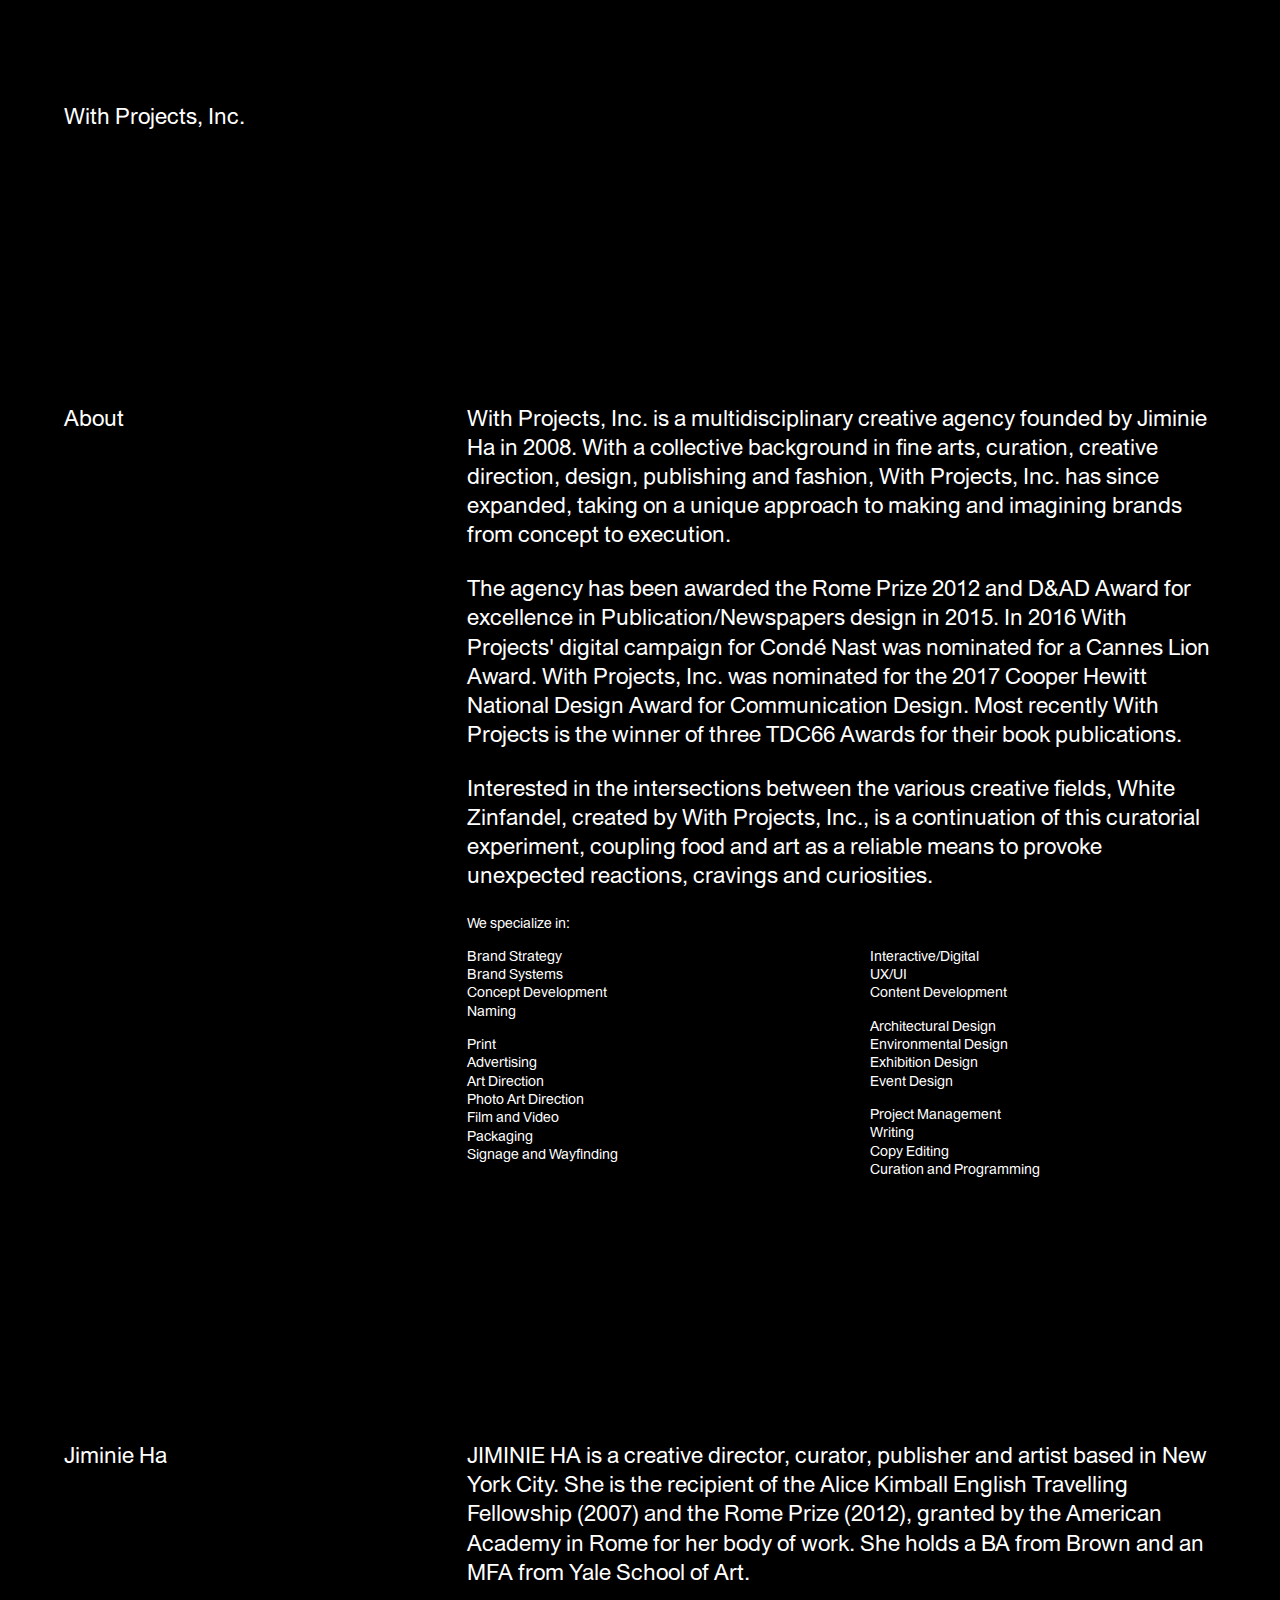
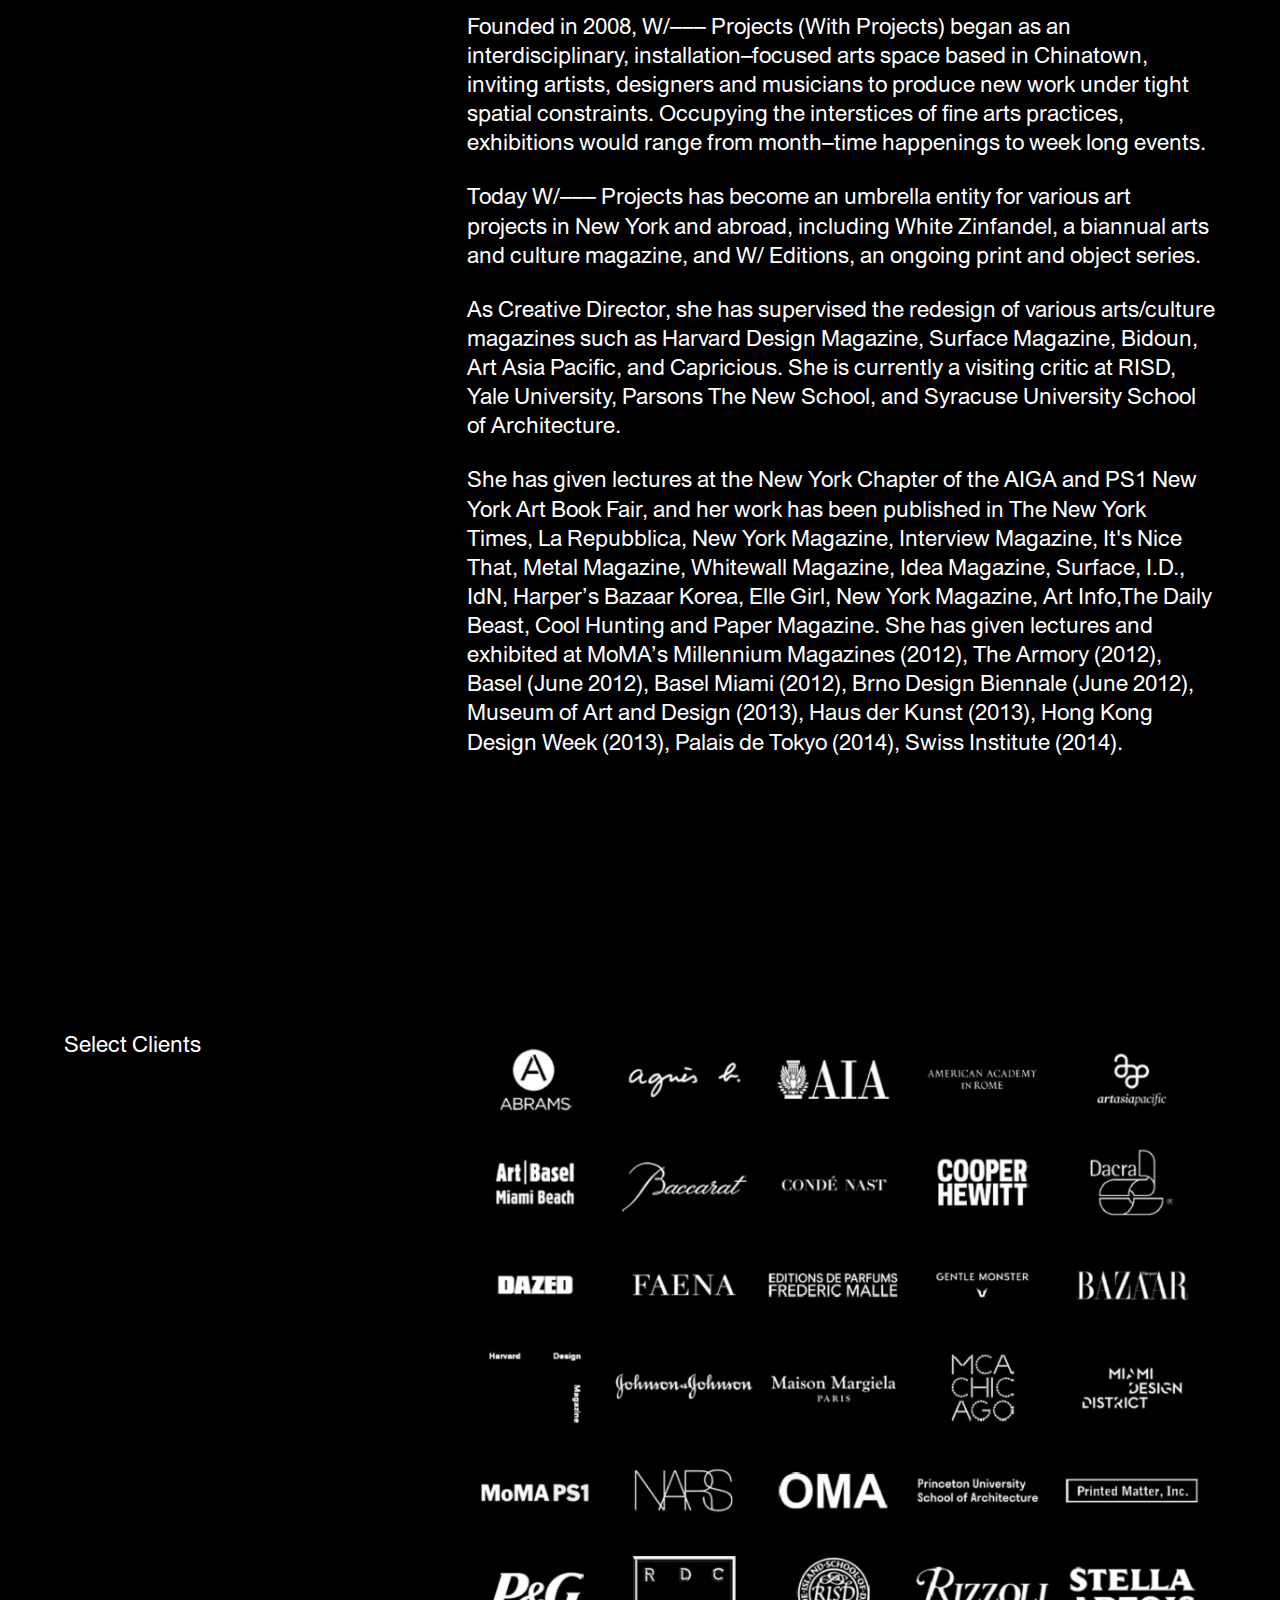
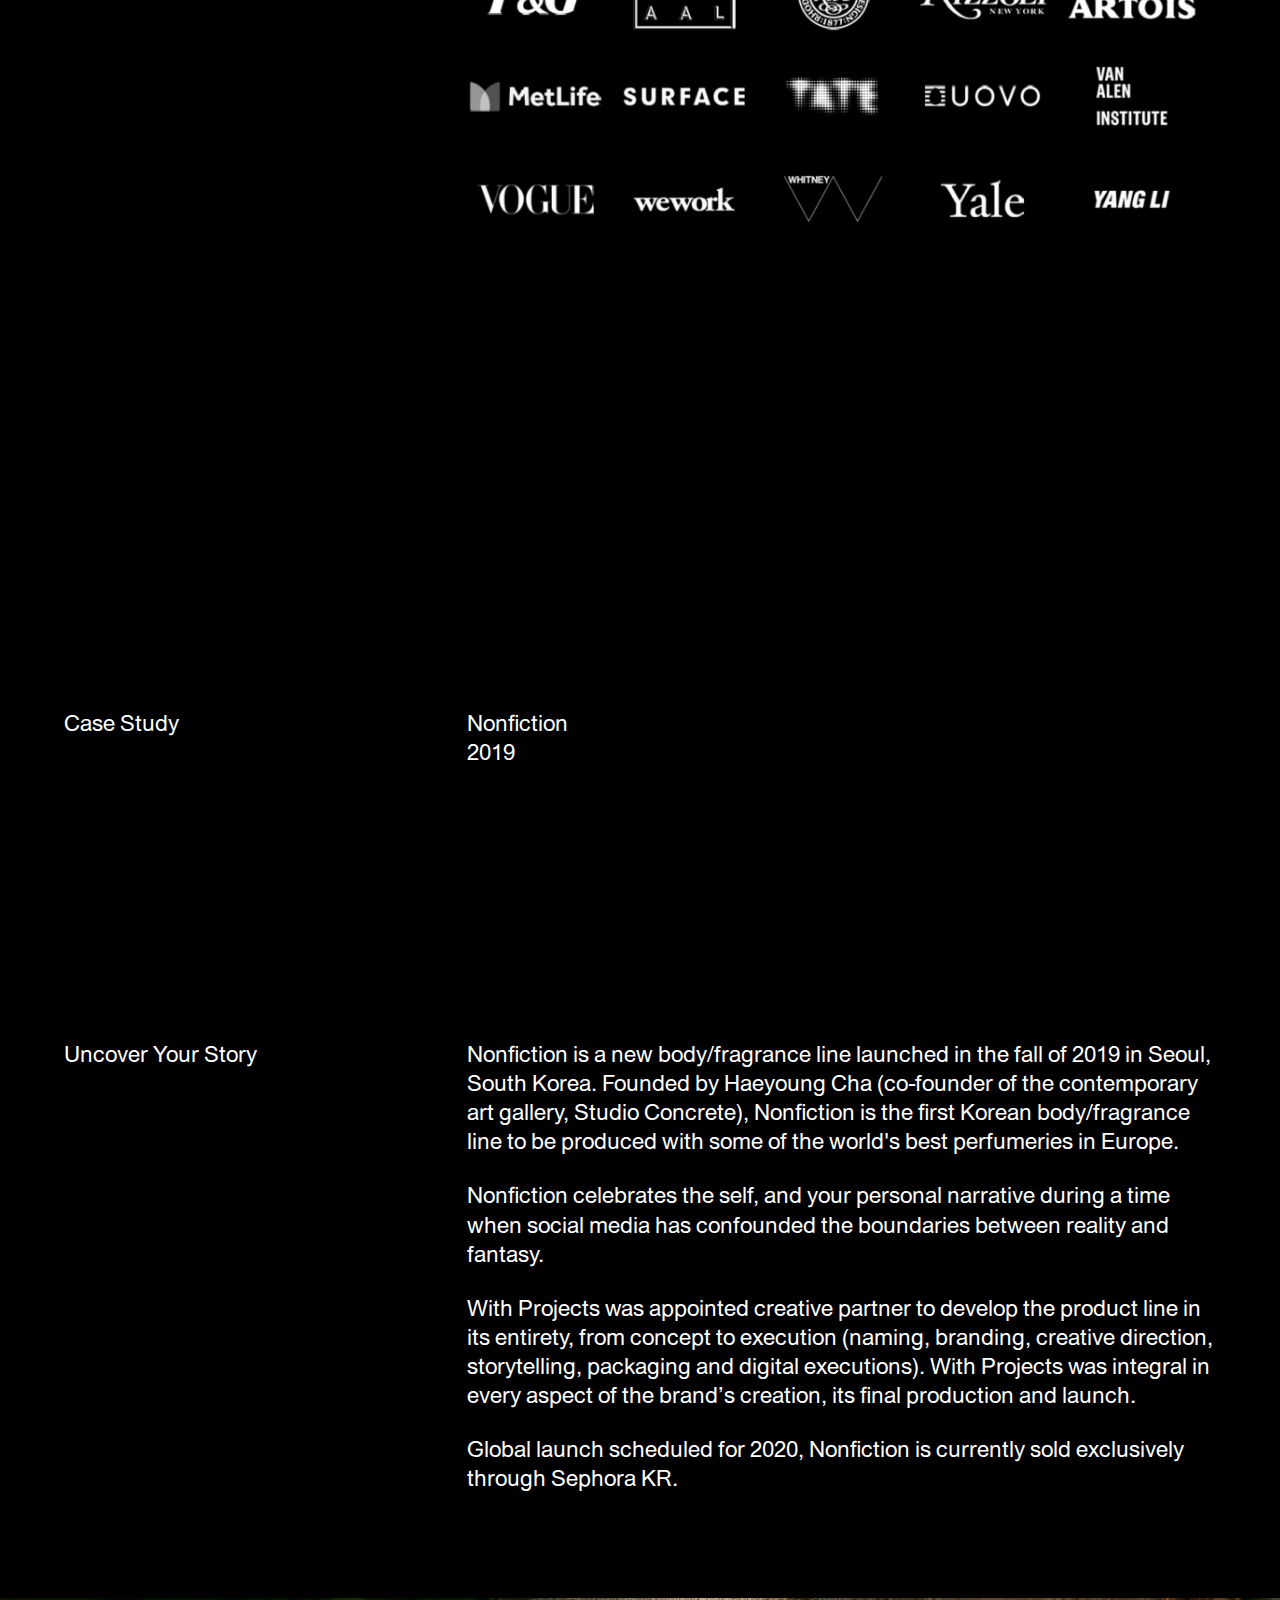
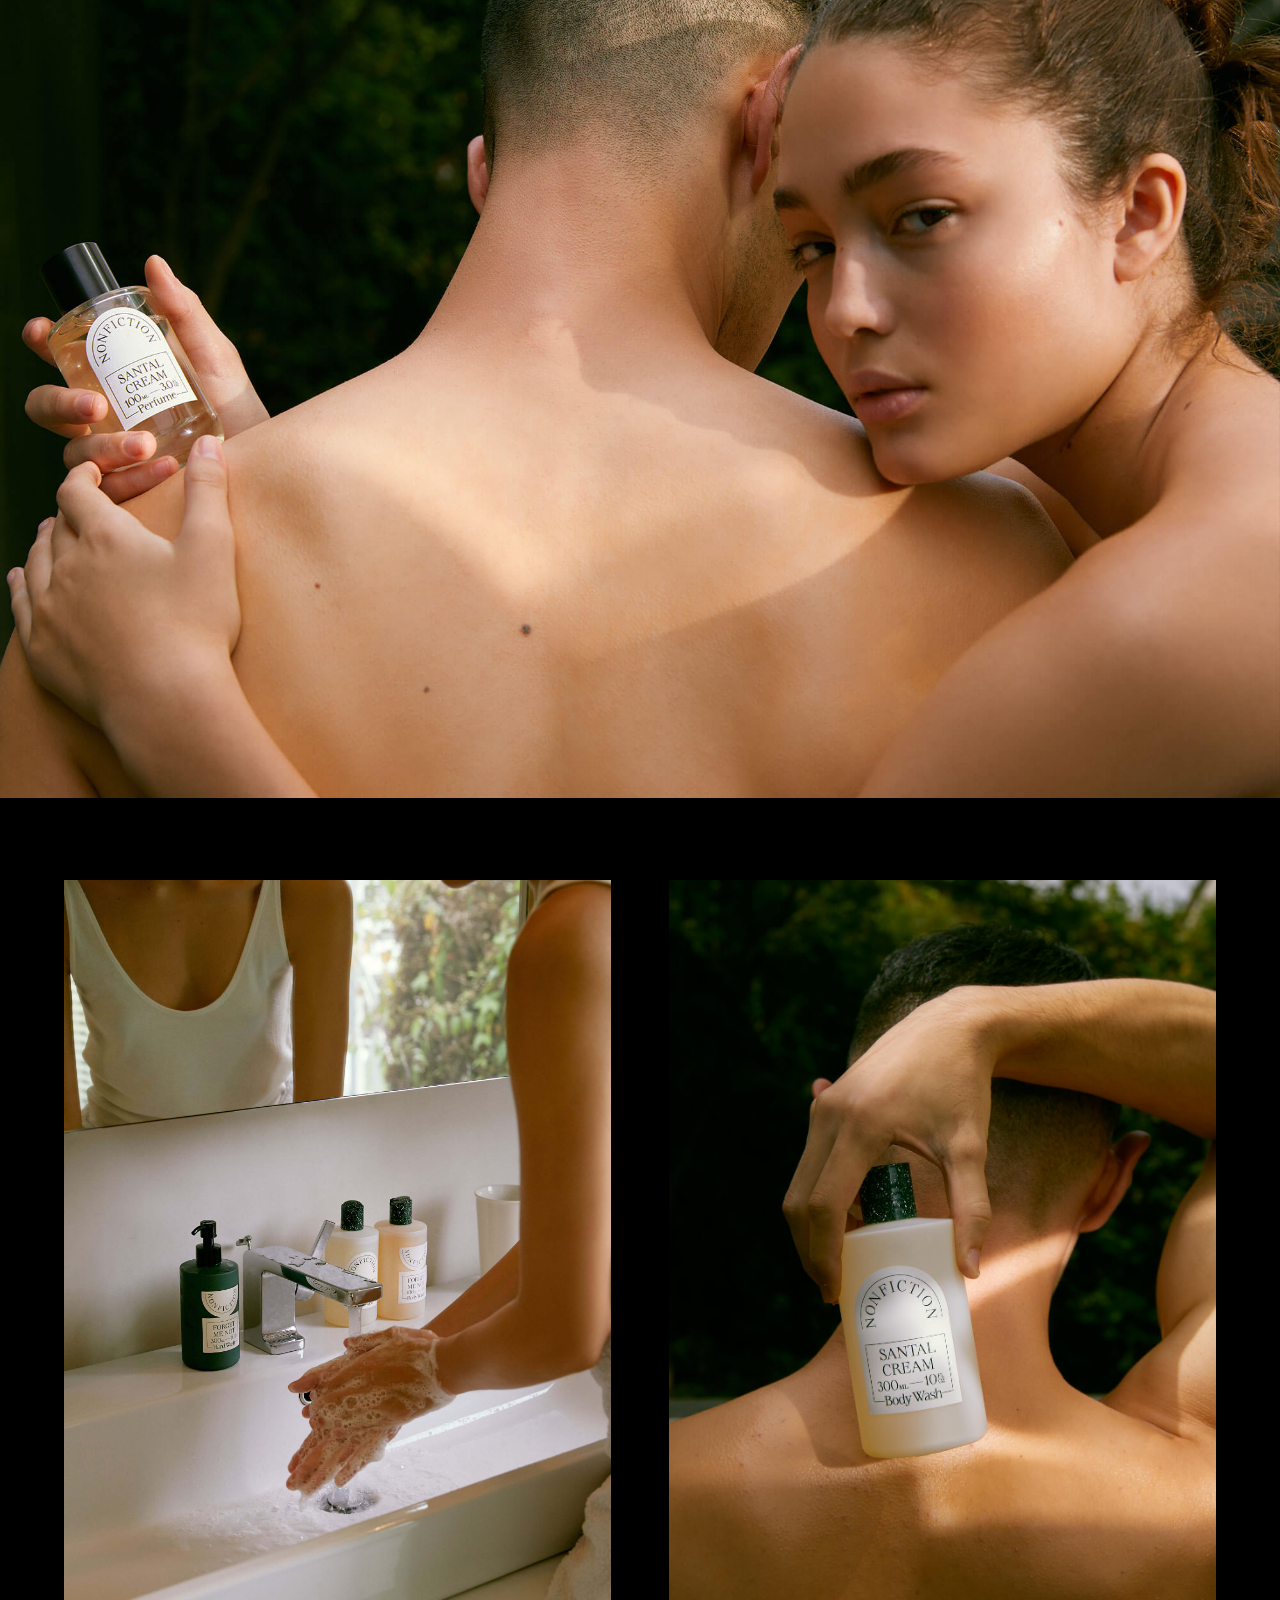
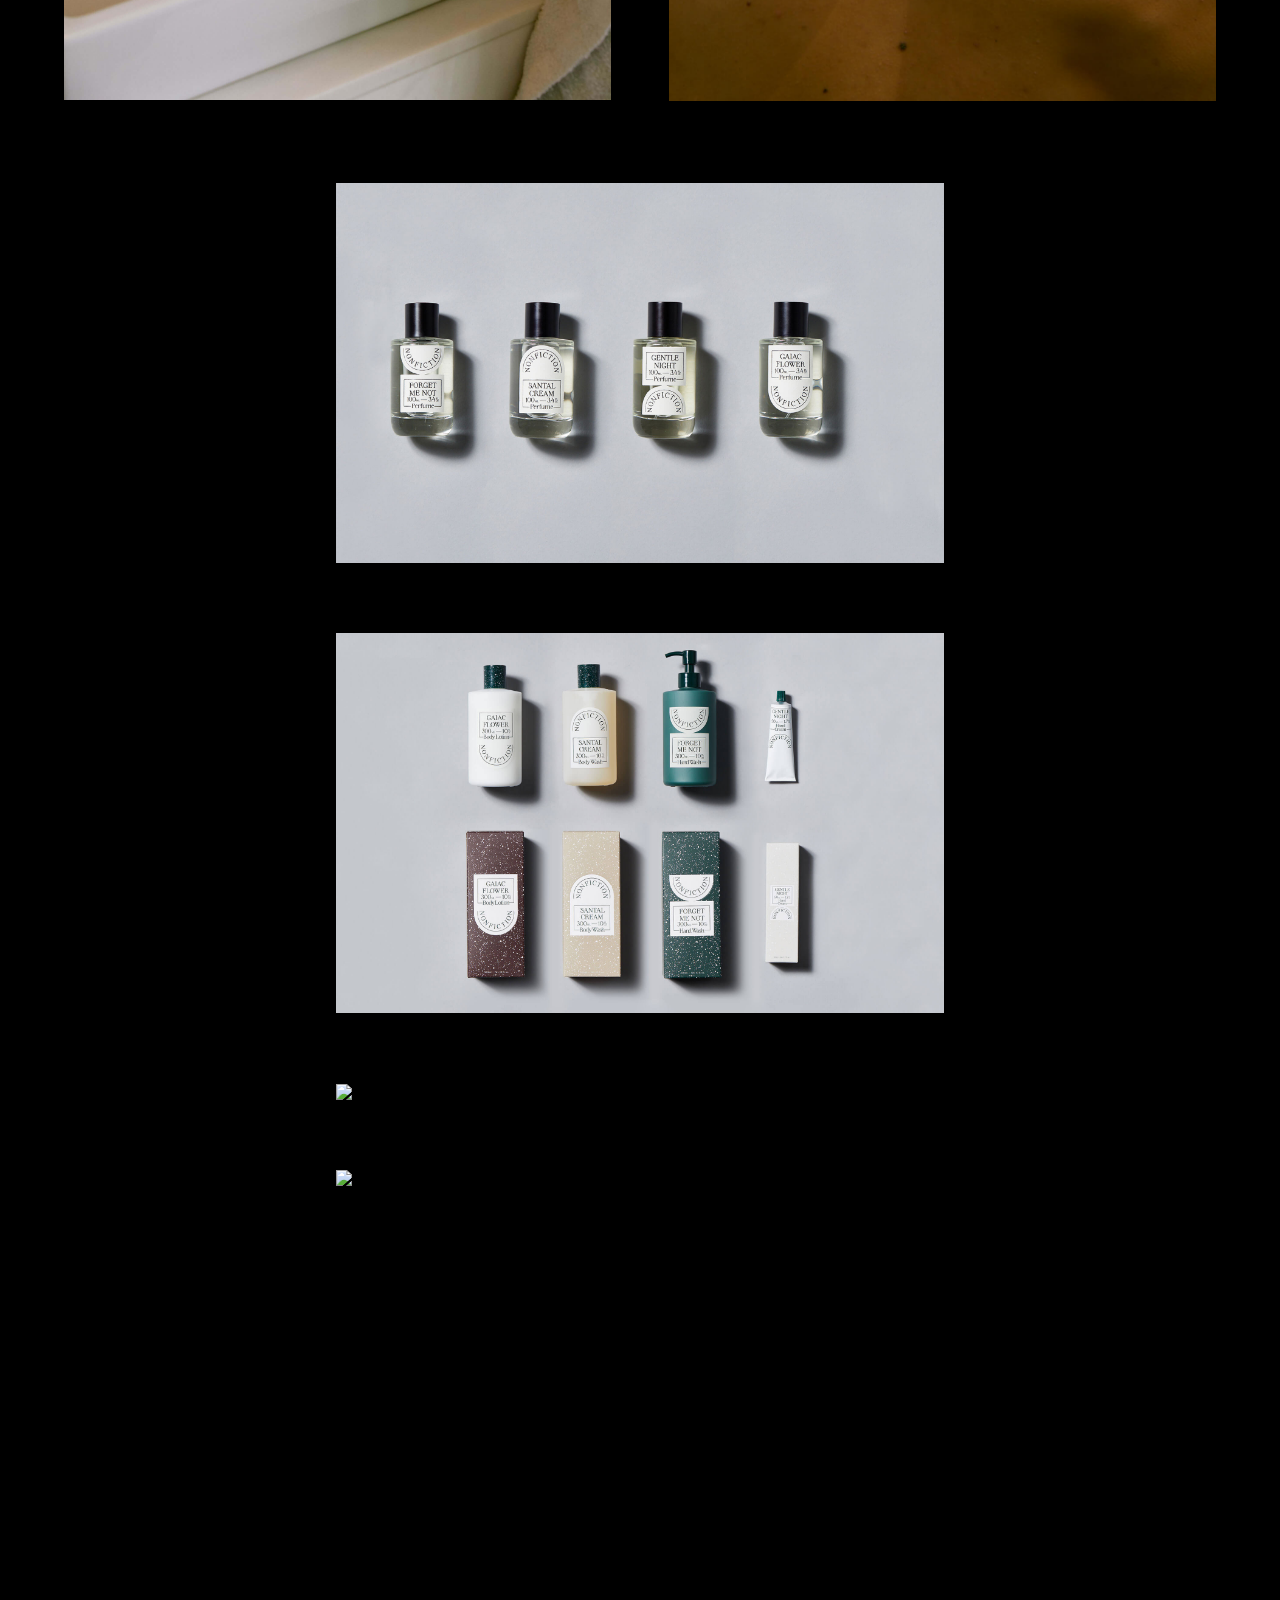
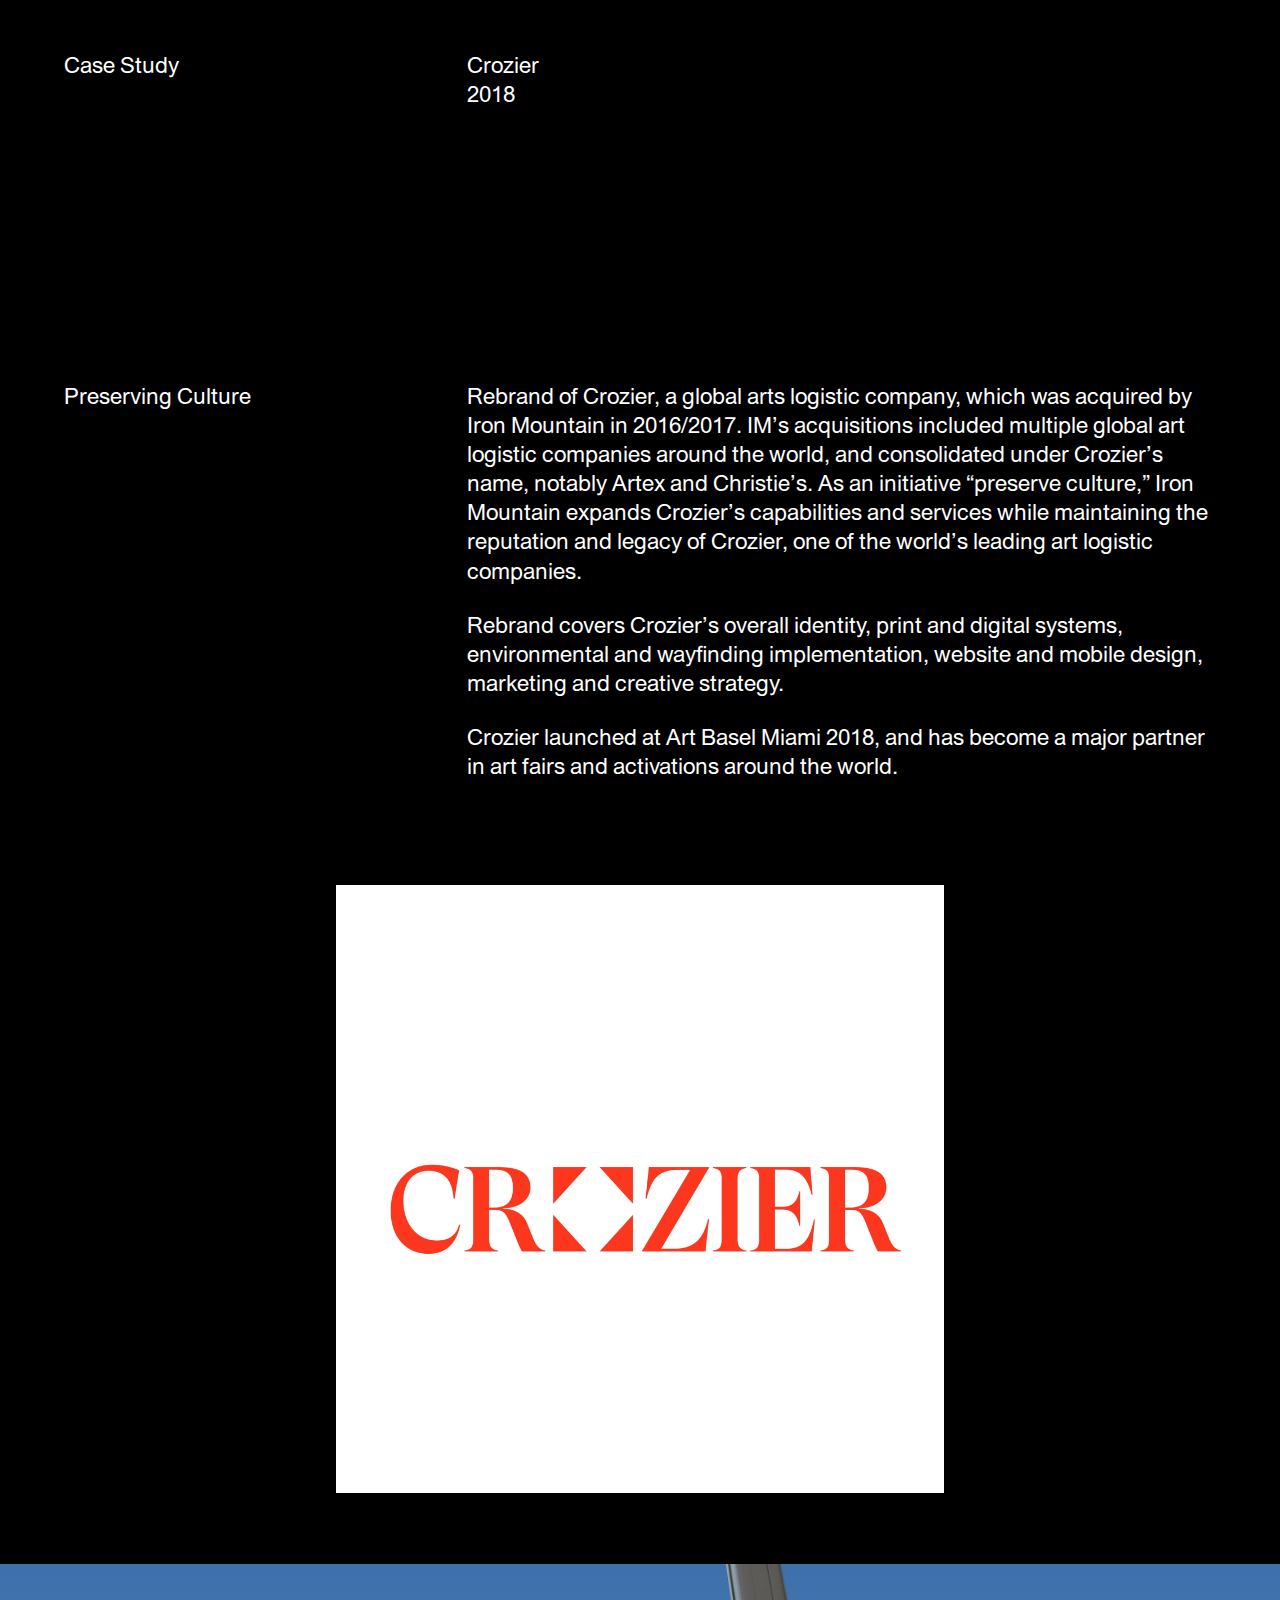
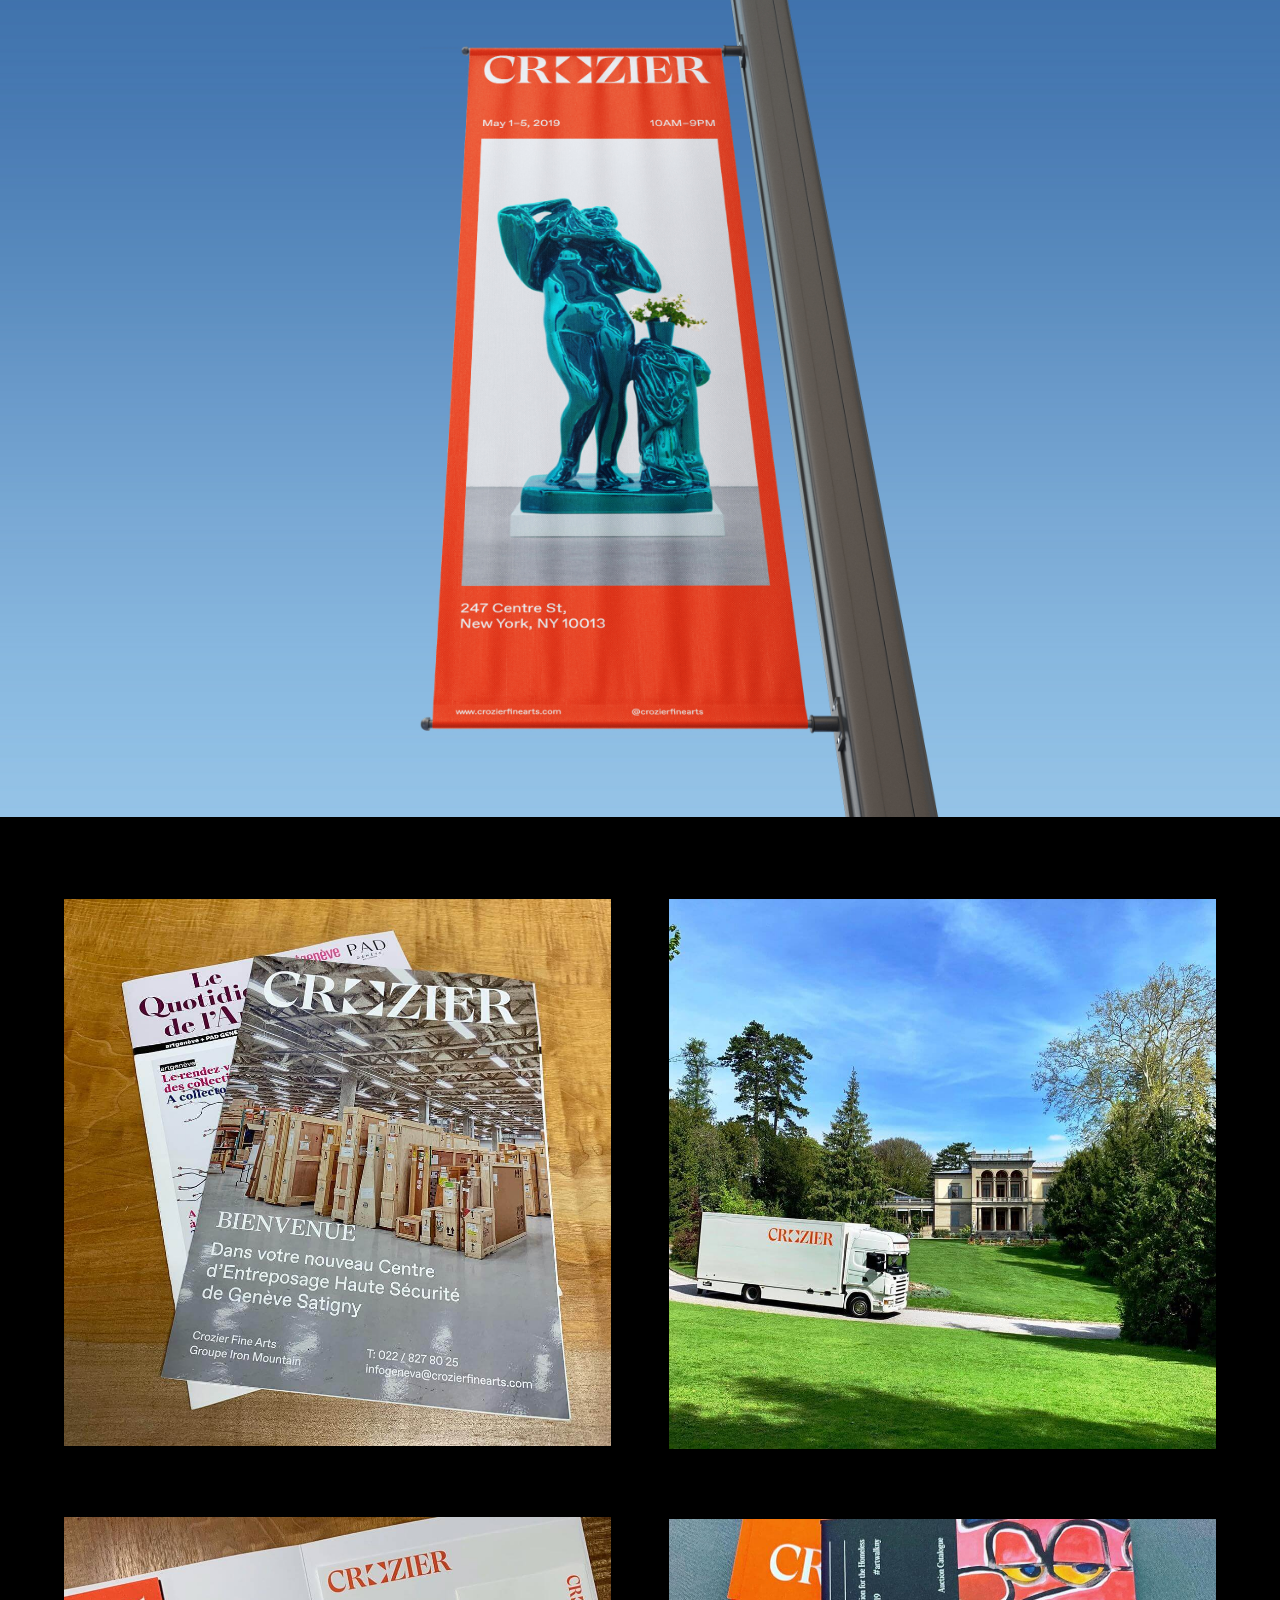
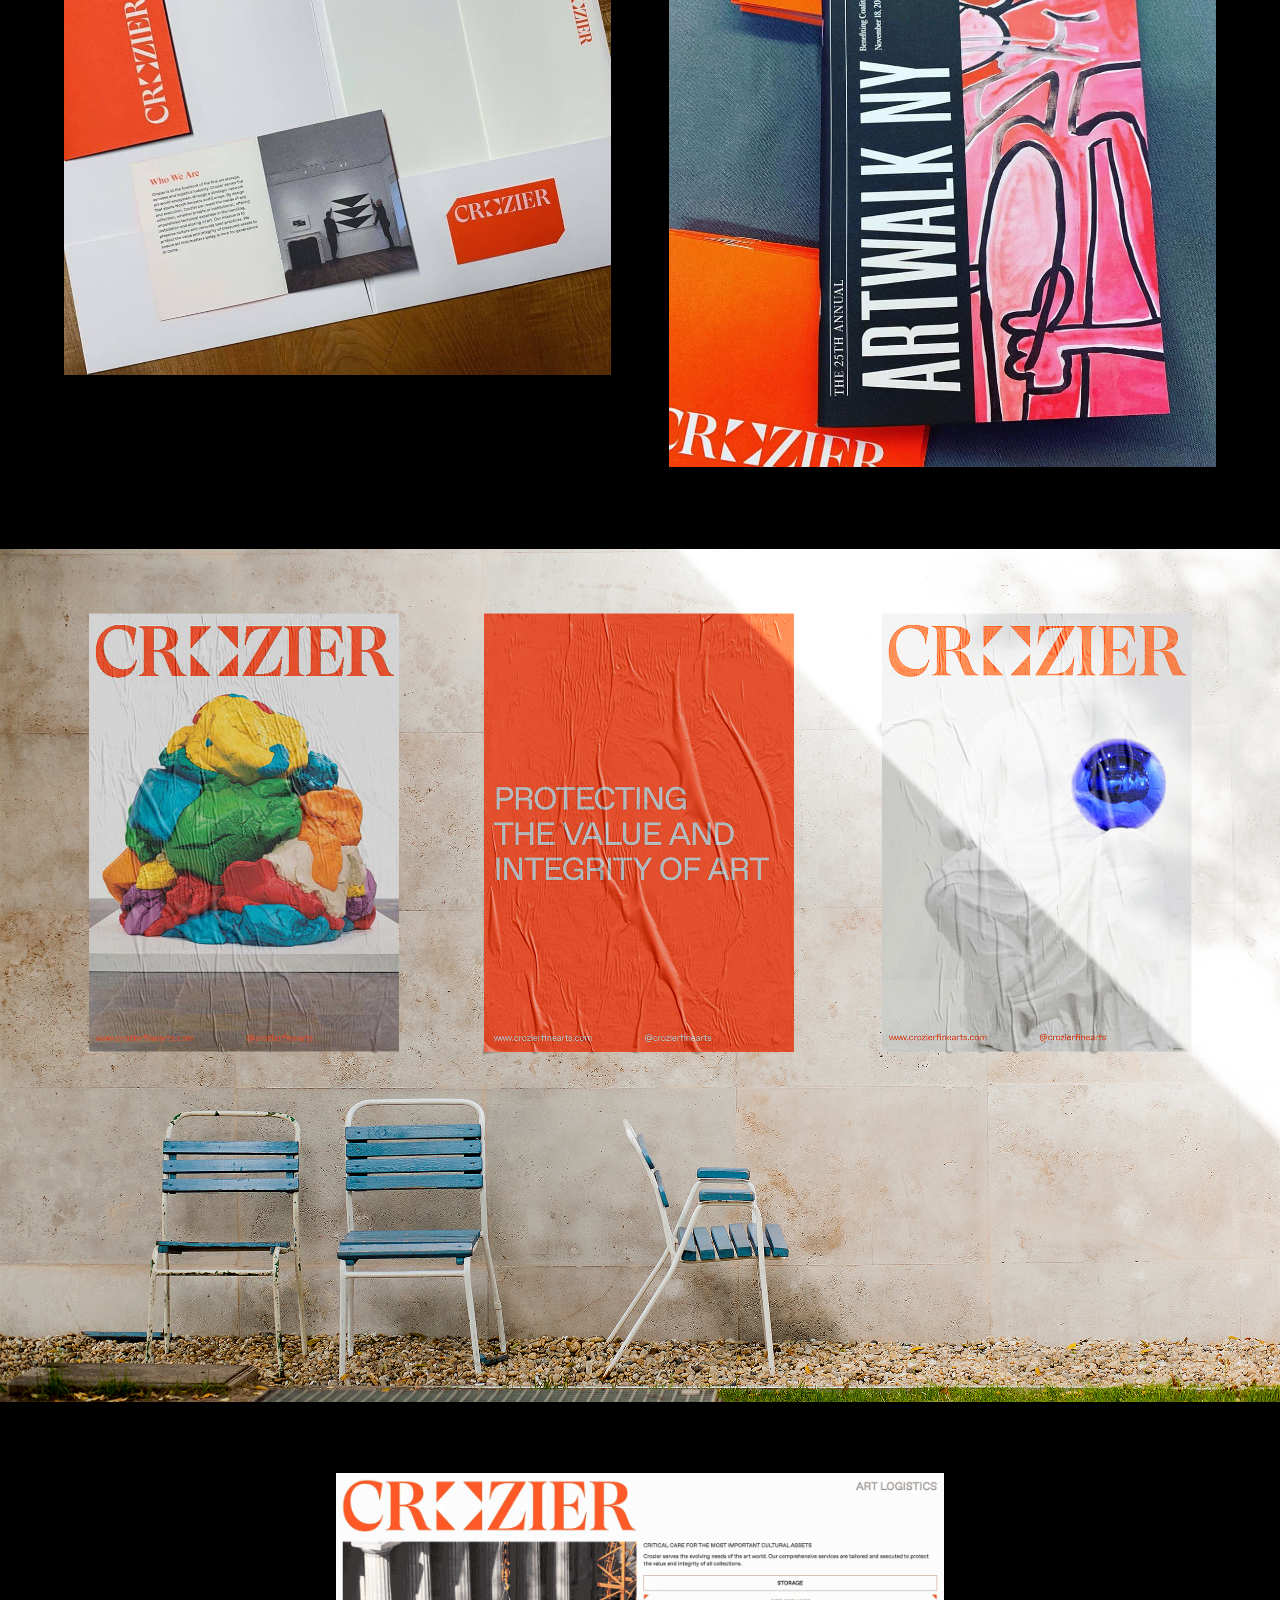
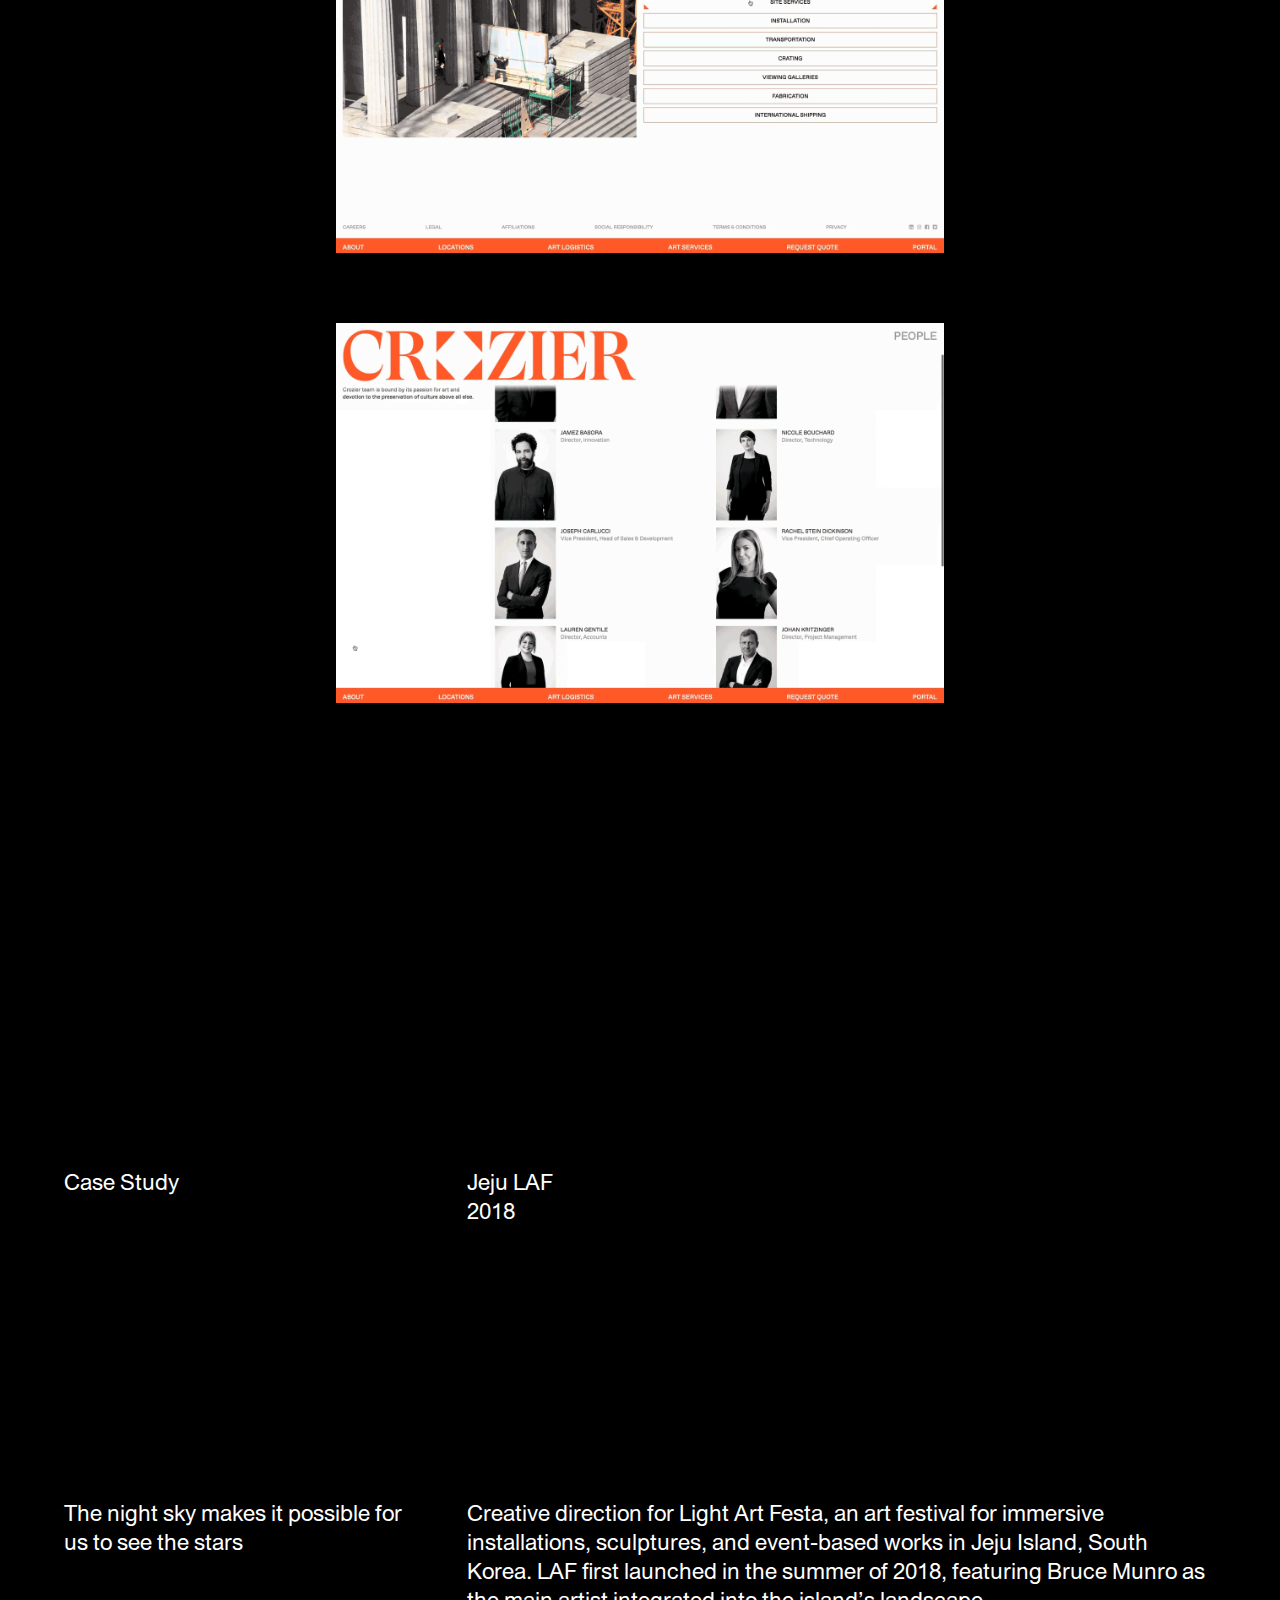
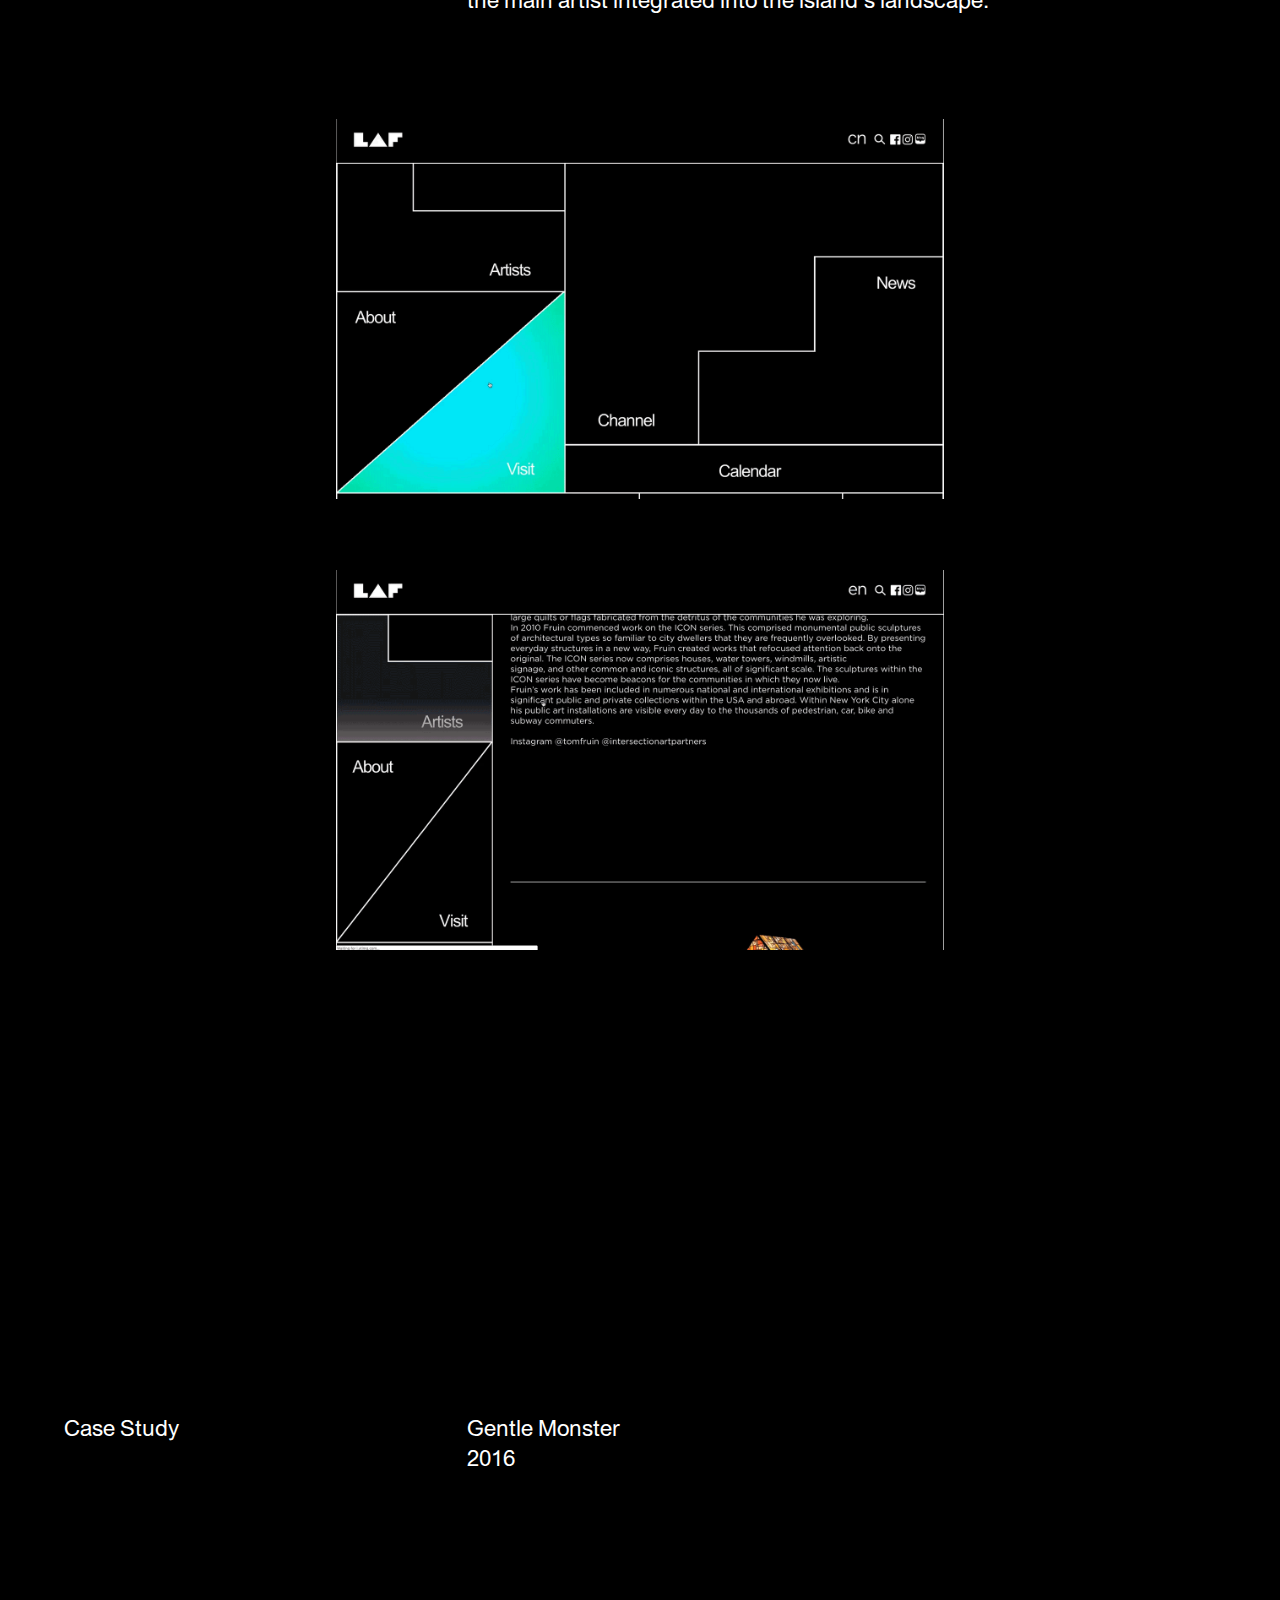
==== commit 1b1637ac: "update" ====
--- a/index.html
+++ b/index.html
@@ -431,7 +431,7 @@
         </div>
     </div>
     <div class="spacer2"></div>
-    <img src="img/gm/_GM_1.jpg">
+    <img src="img/gm/gma.jpg">
 
     <div class="spacer2"></div>
     <div class="video">
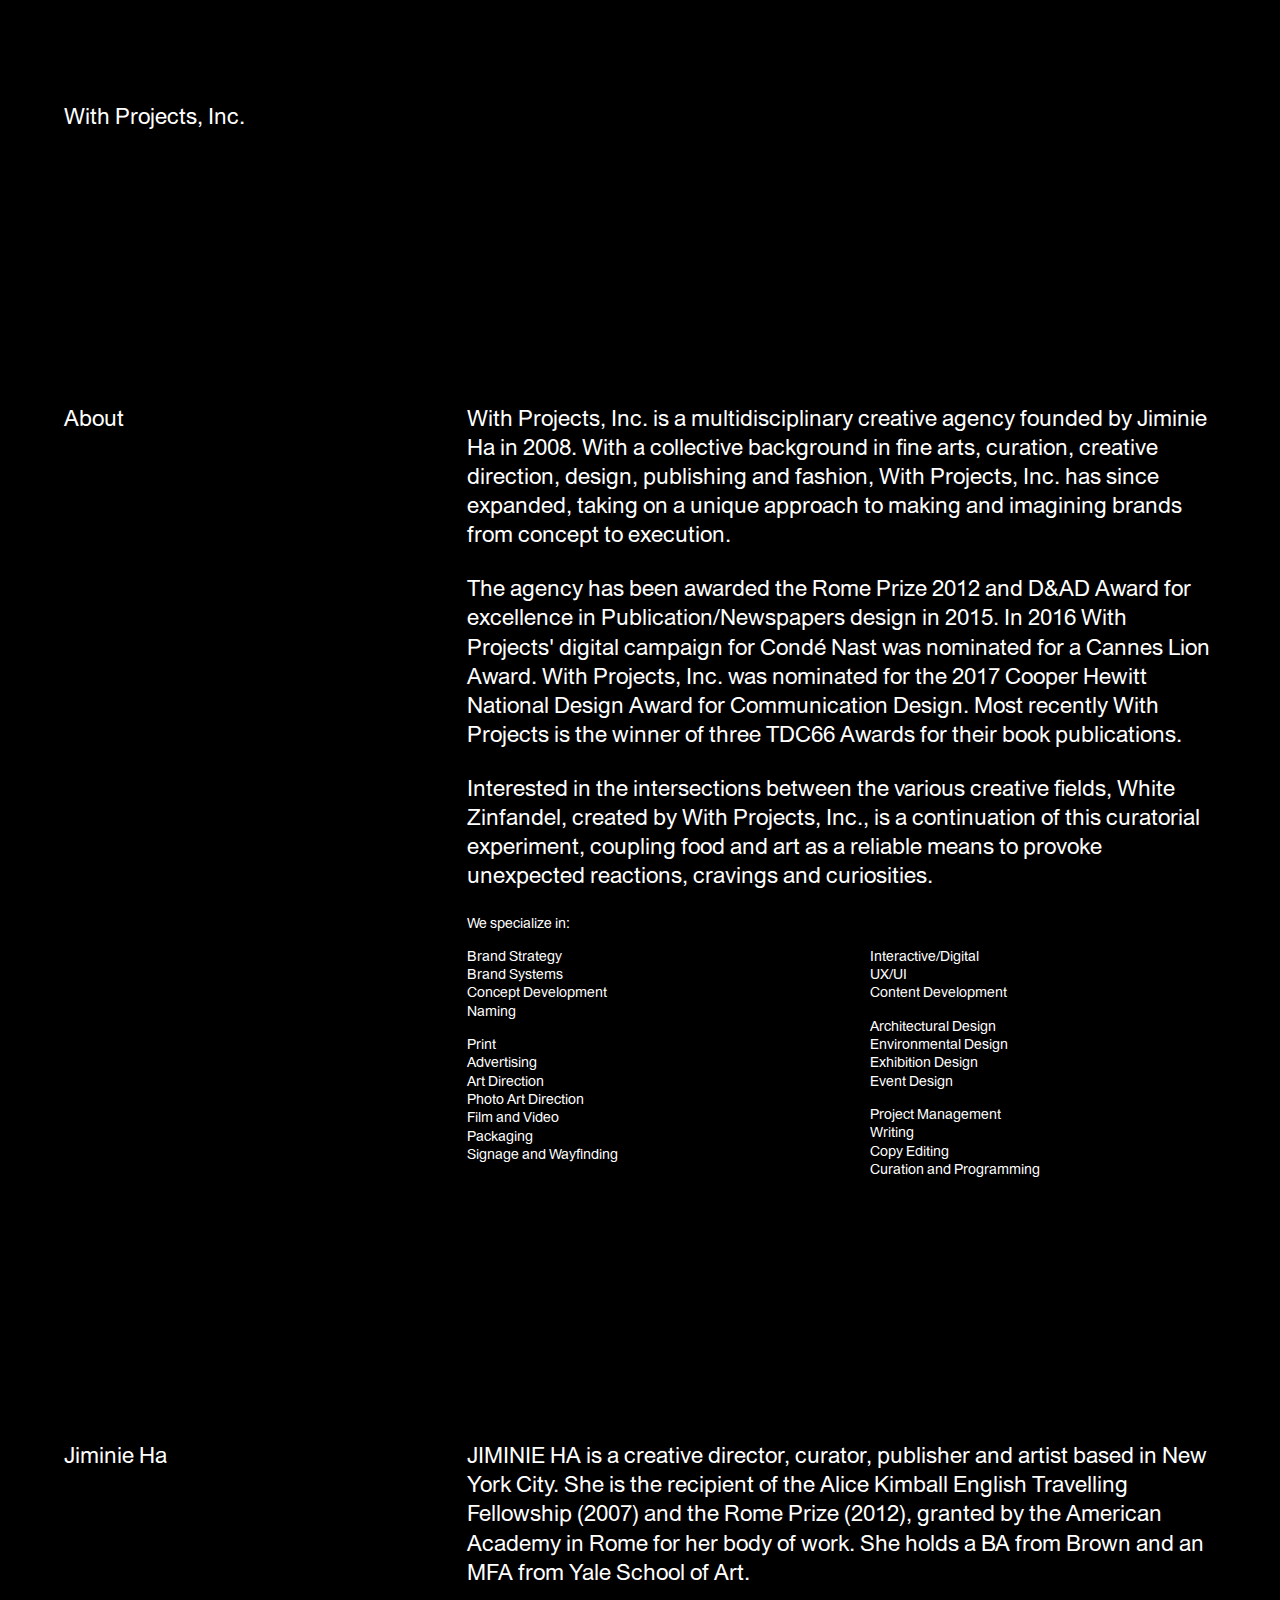
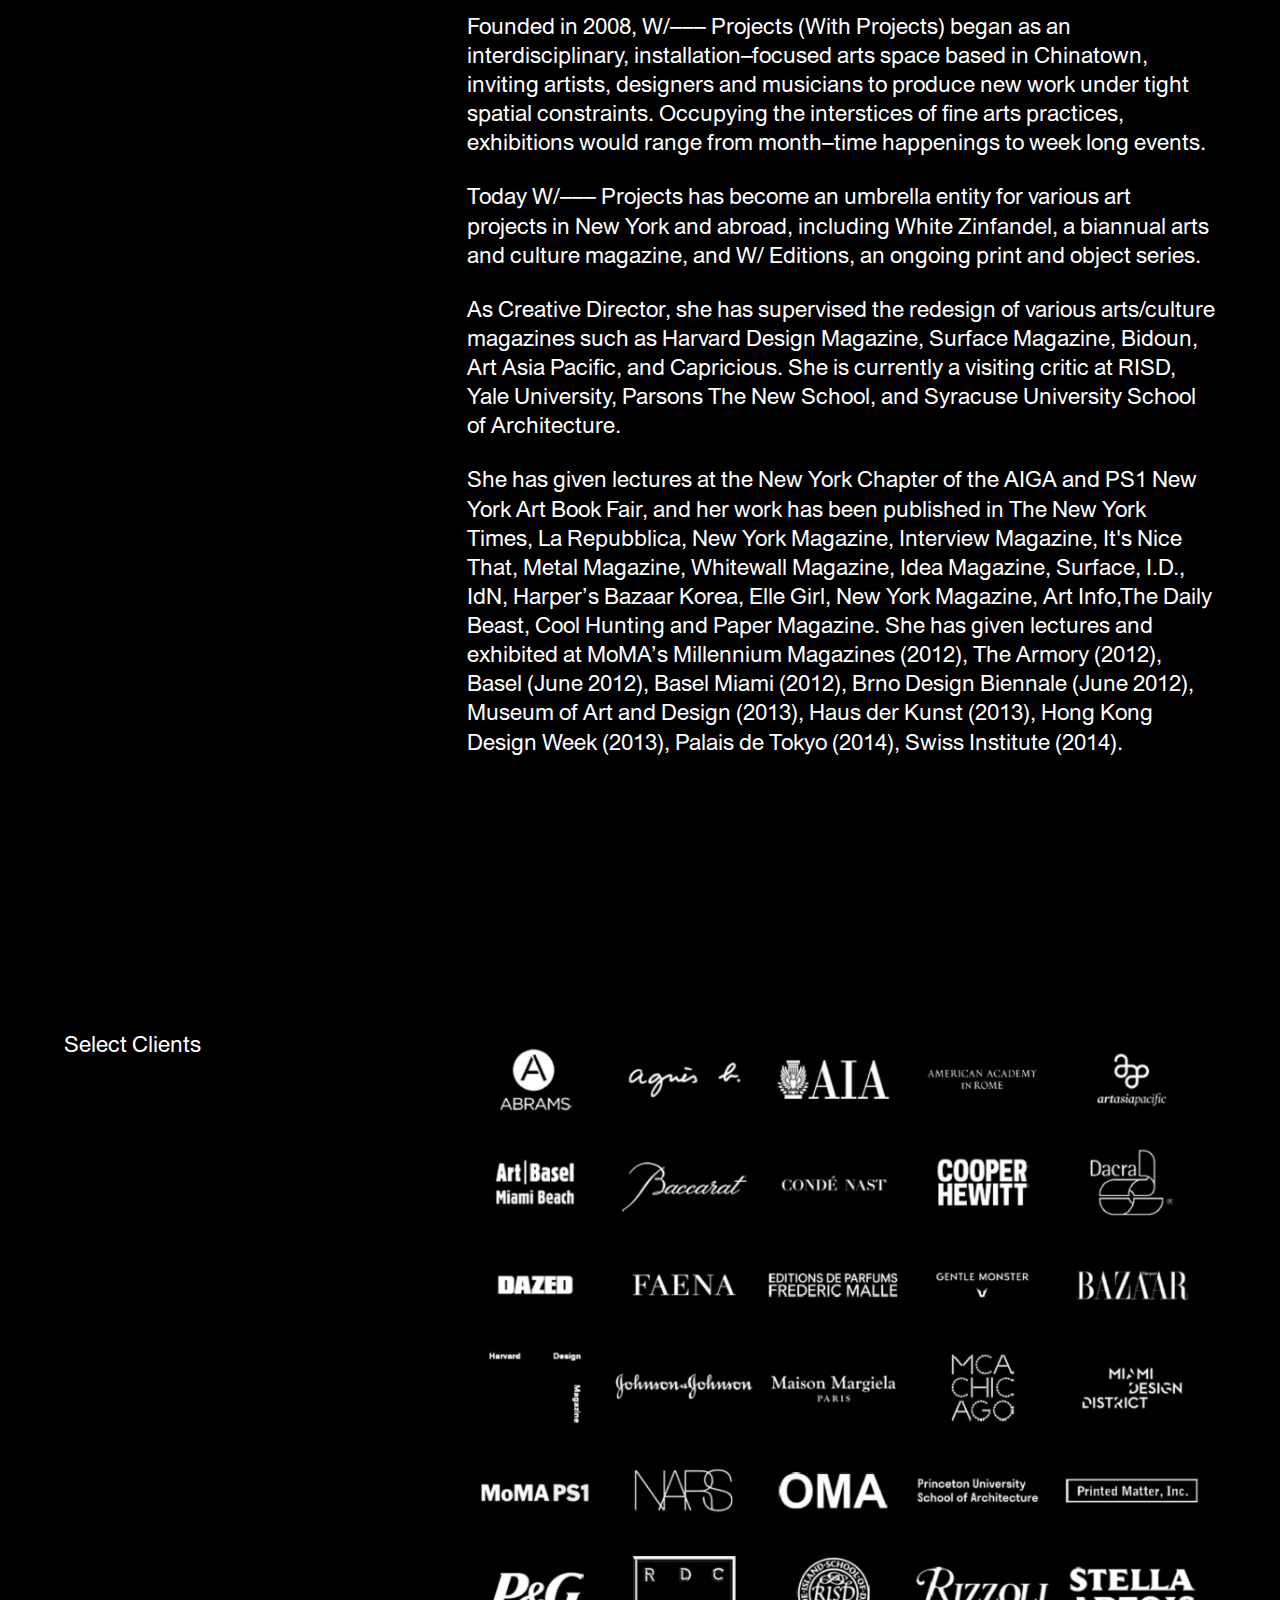
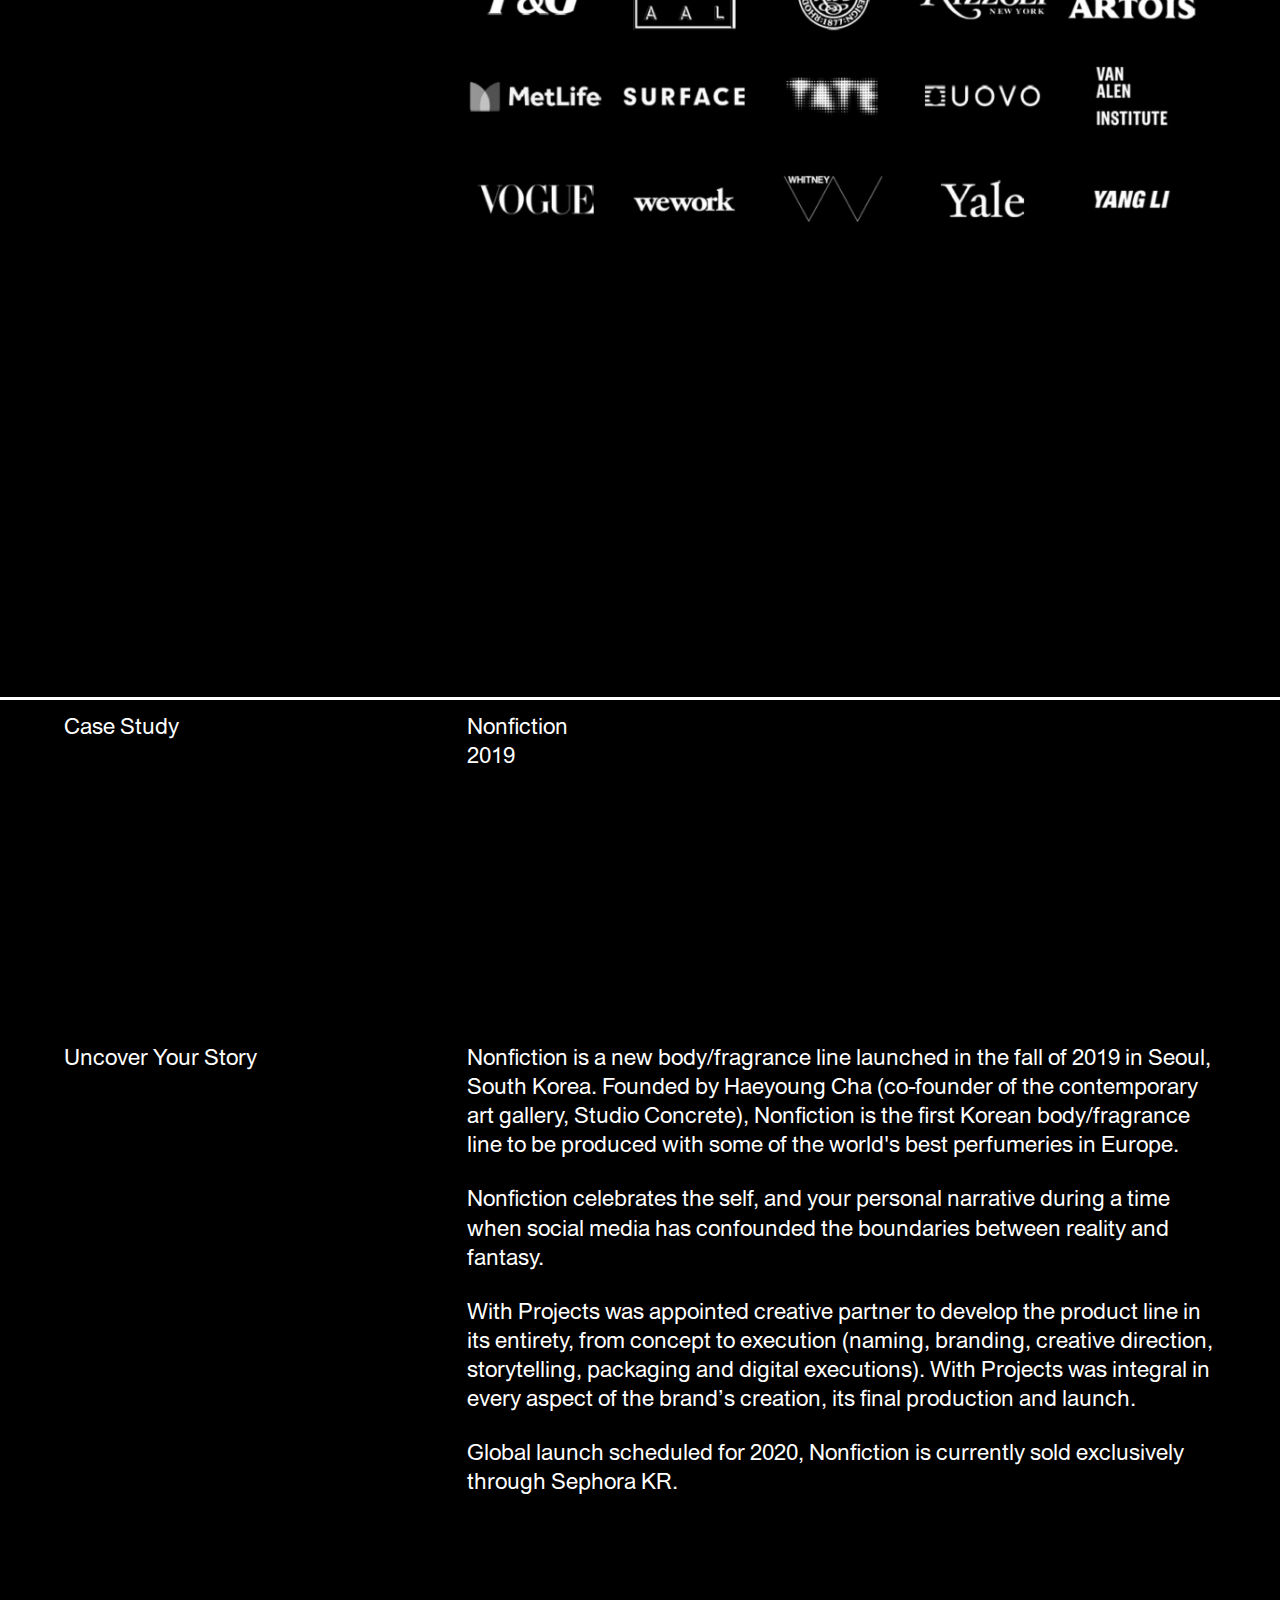
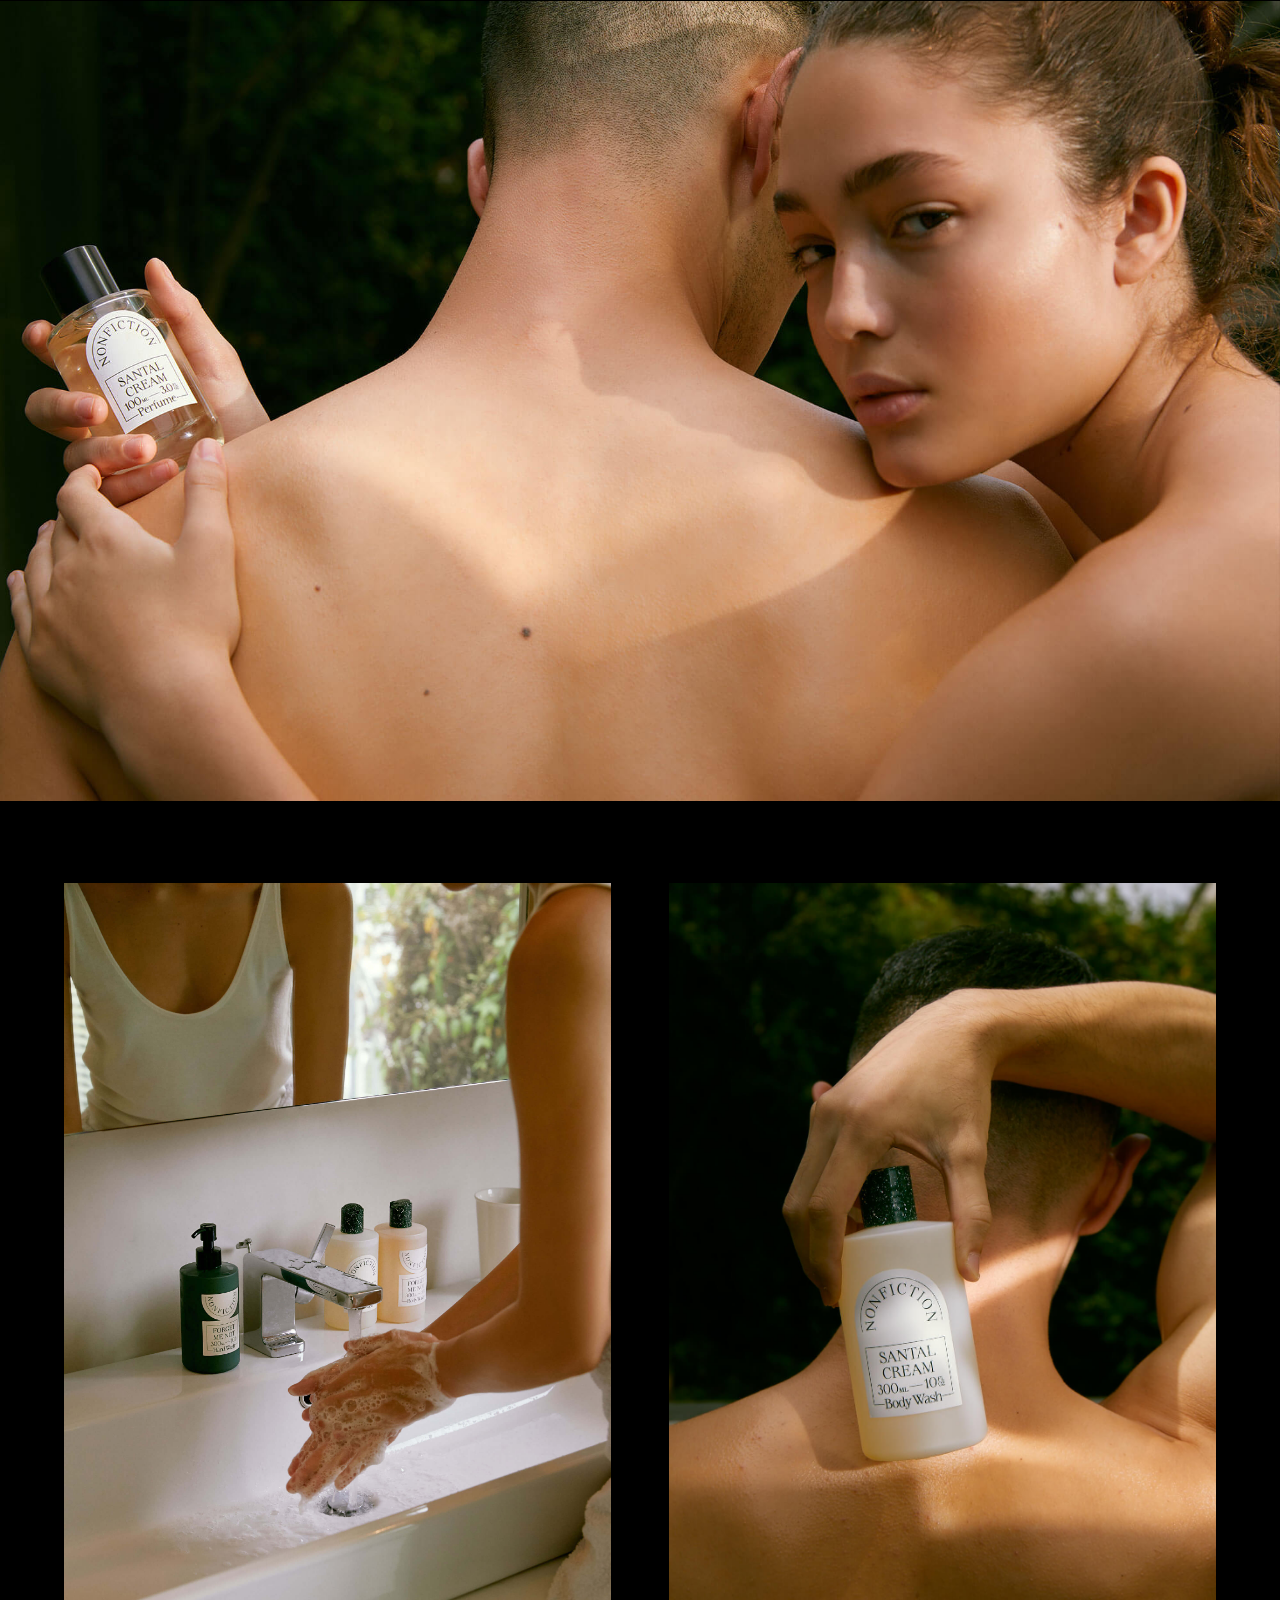
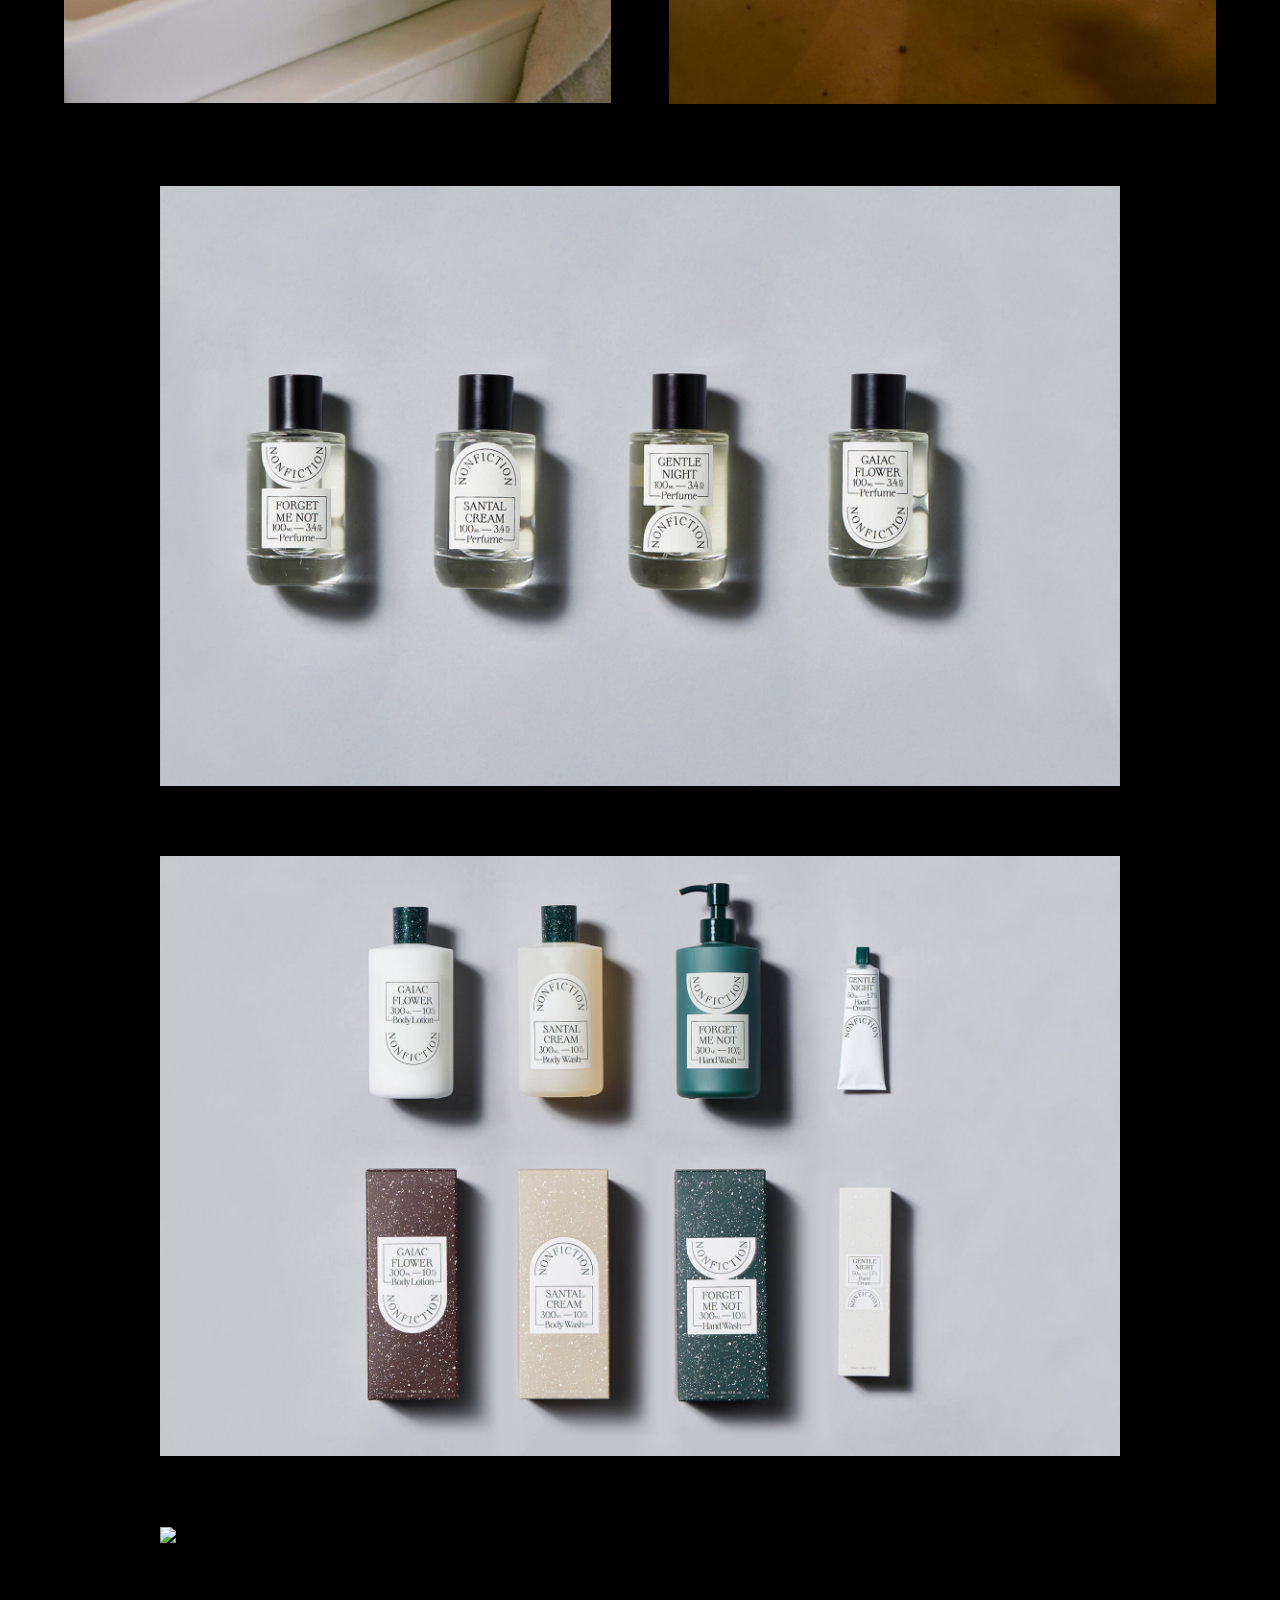
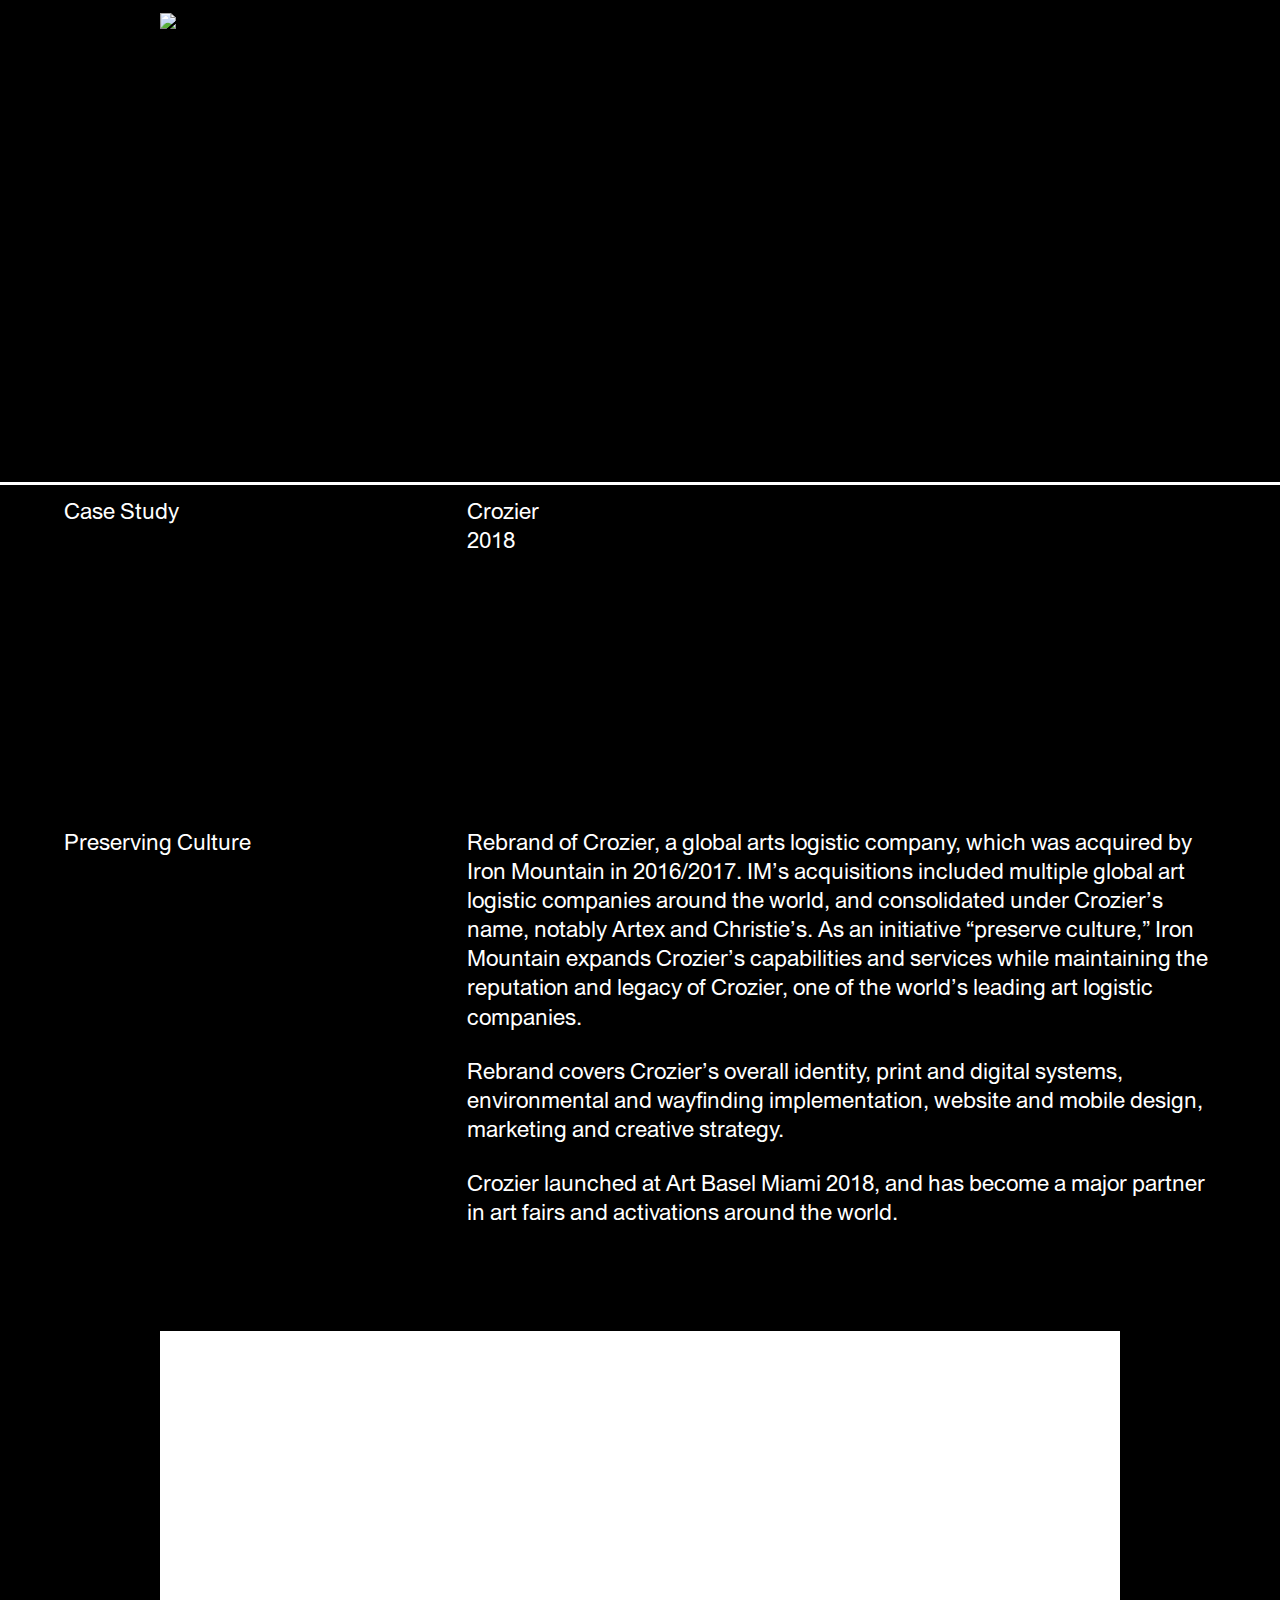
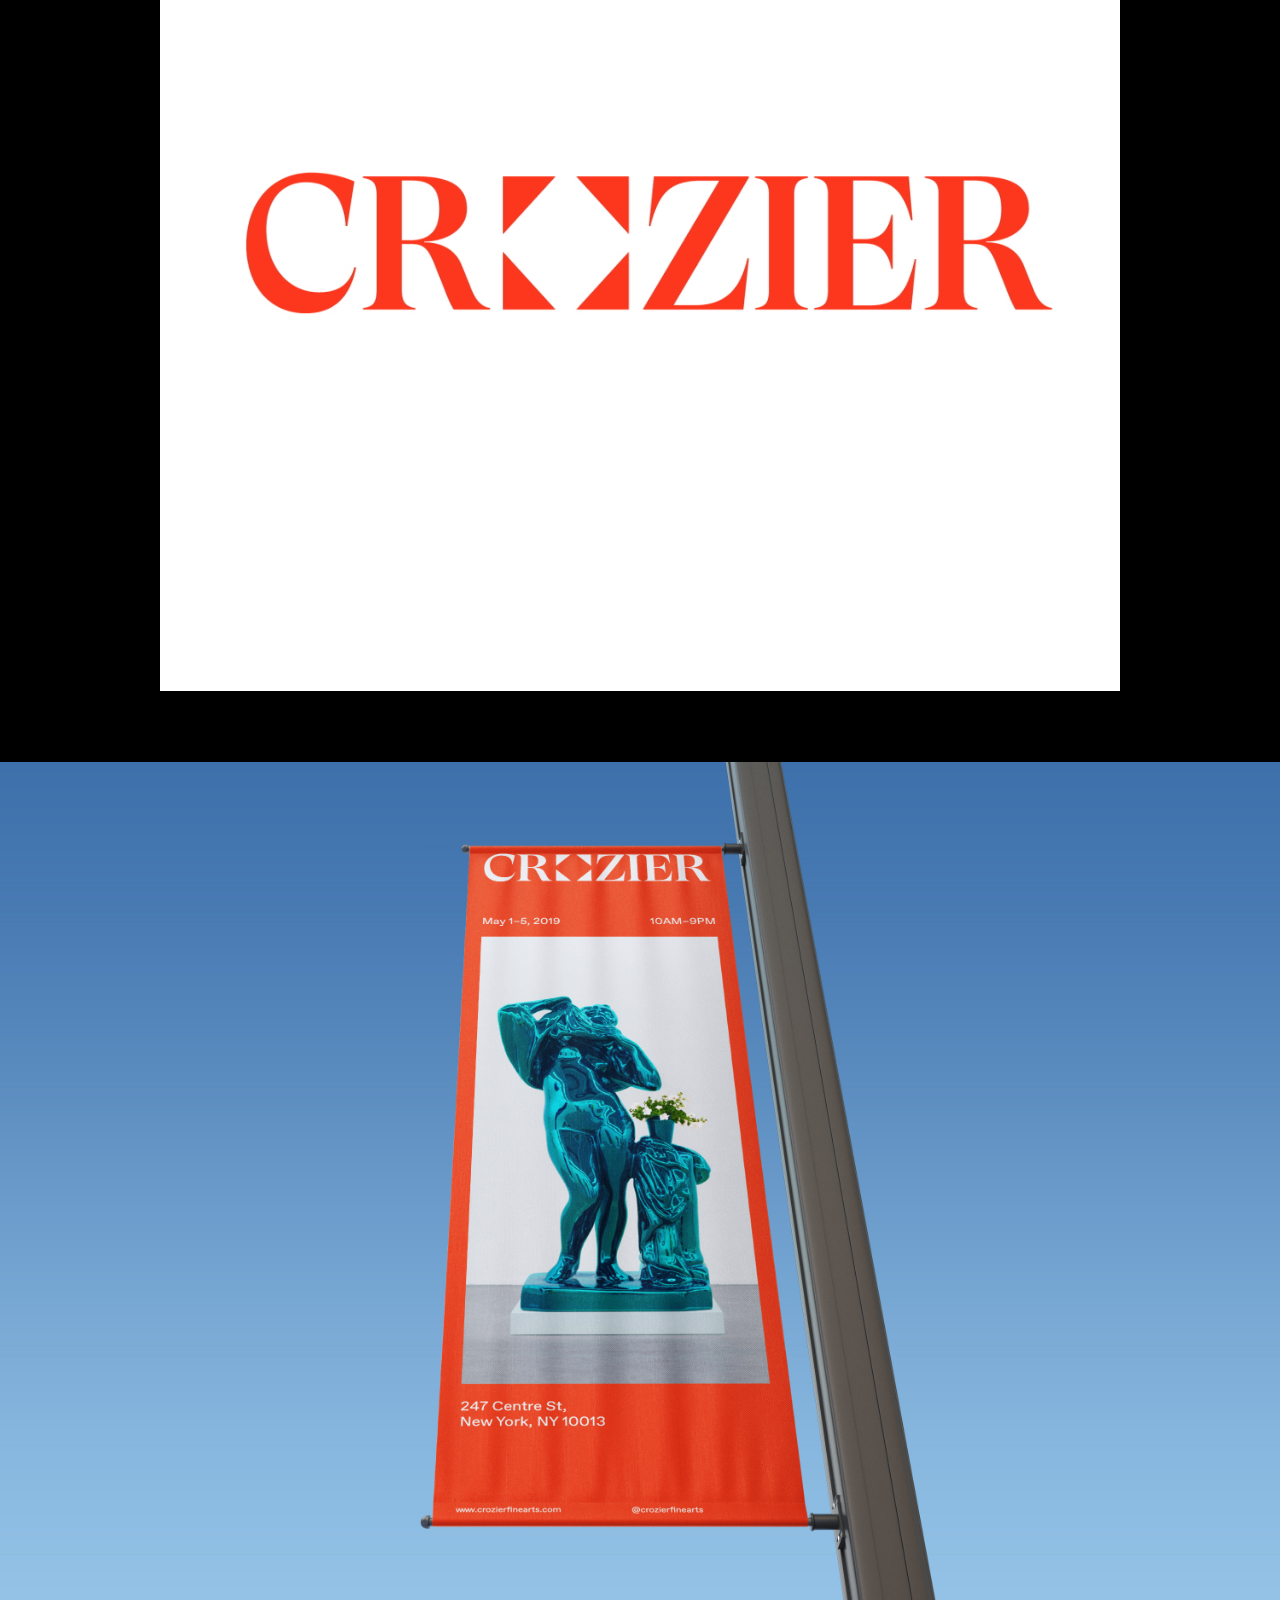
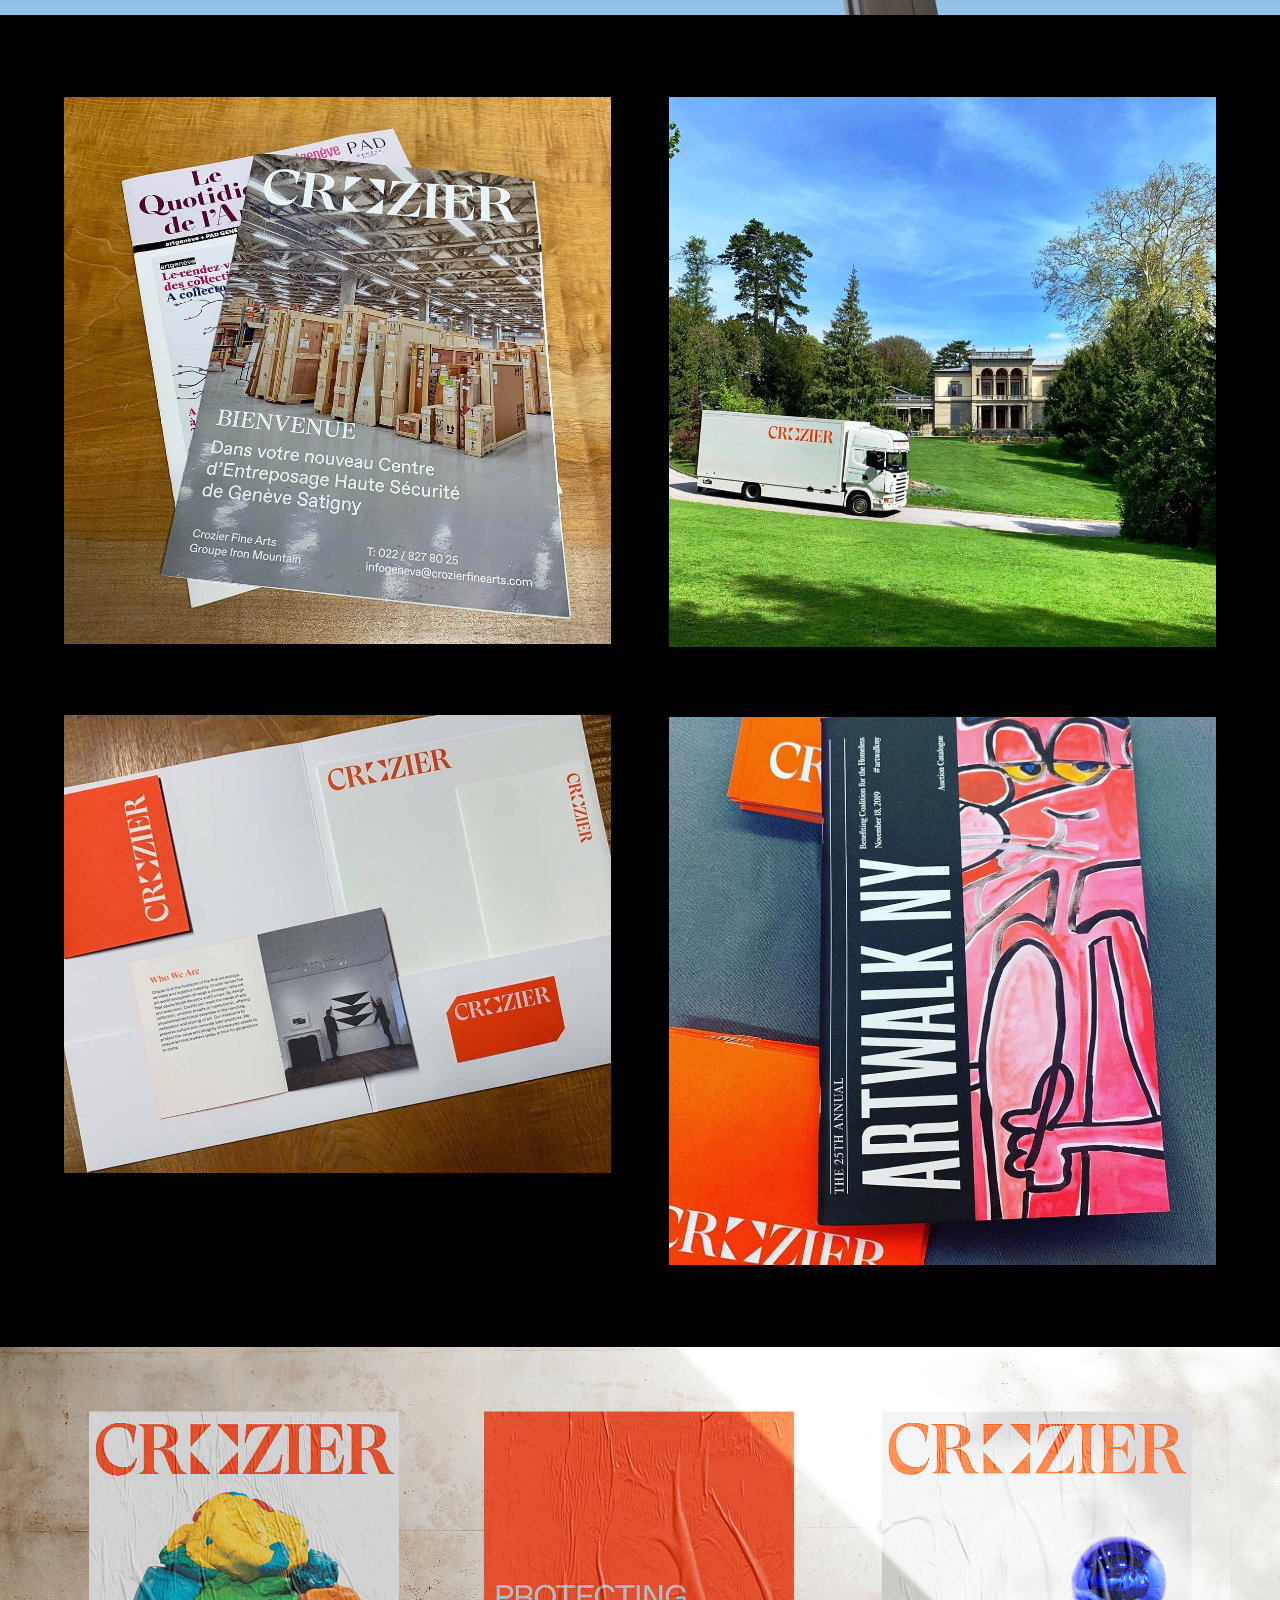
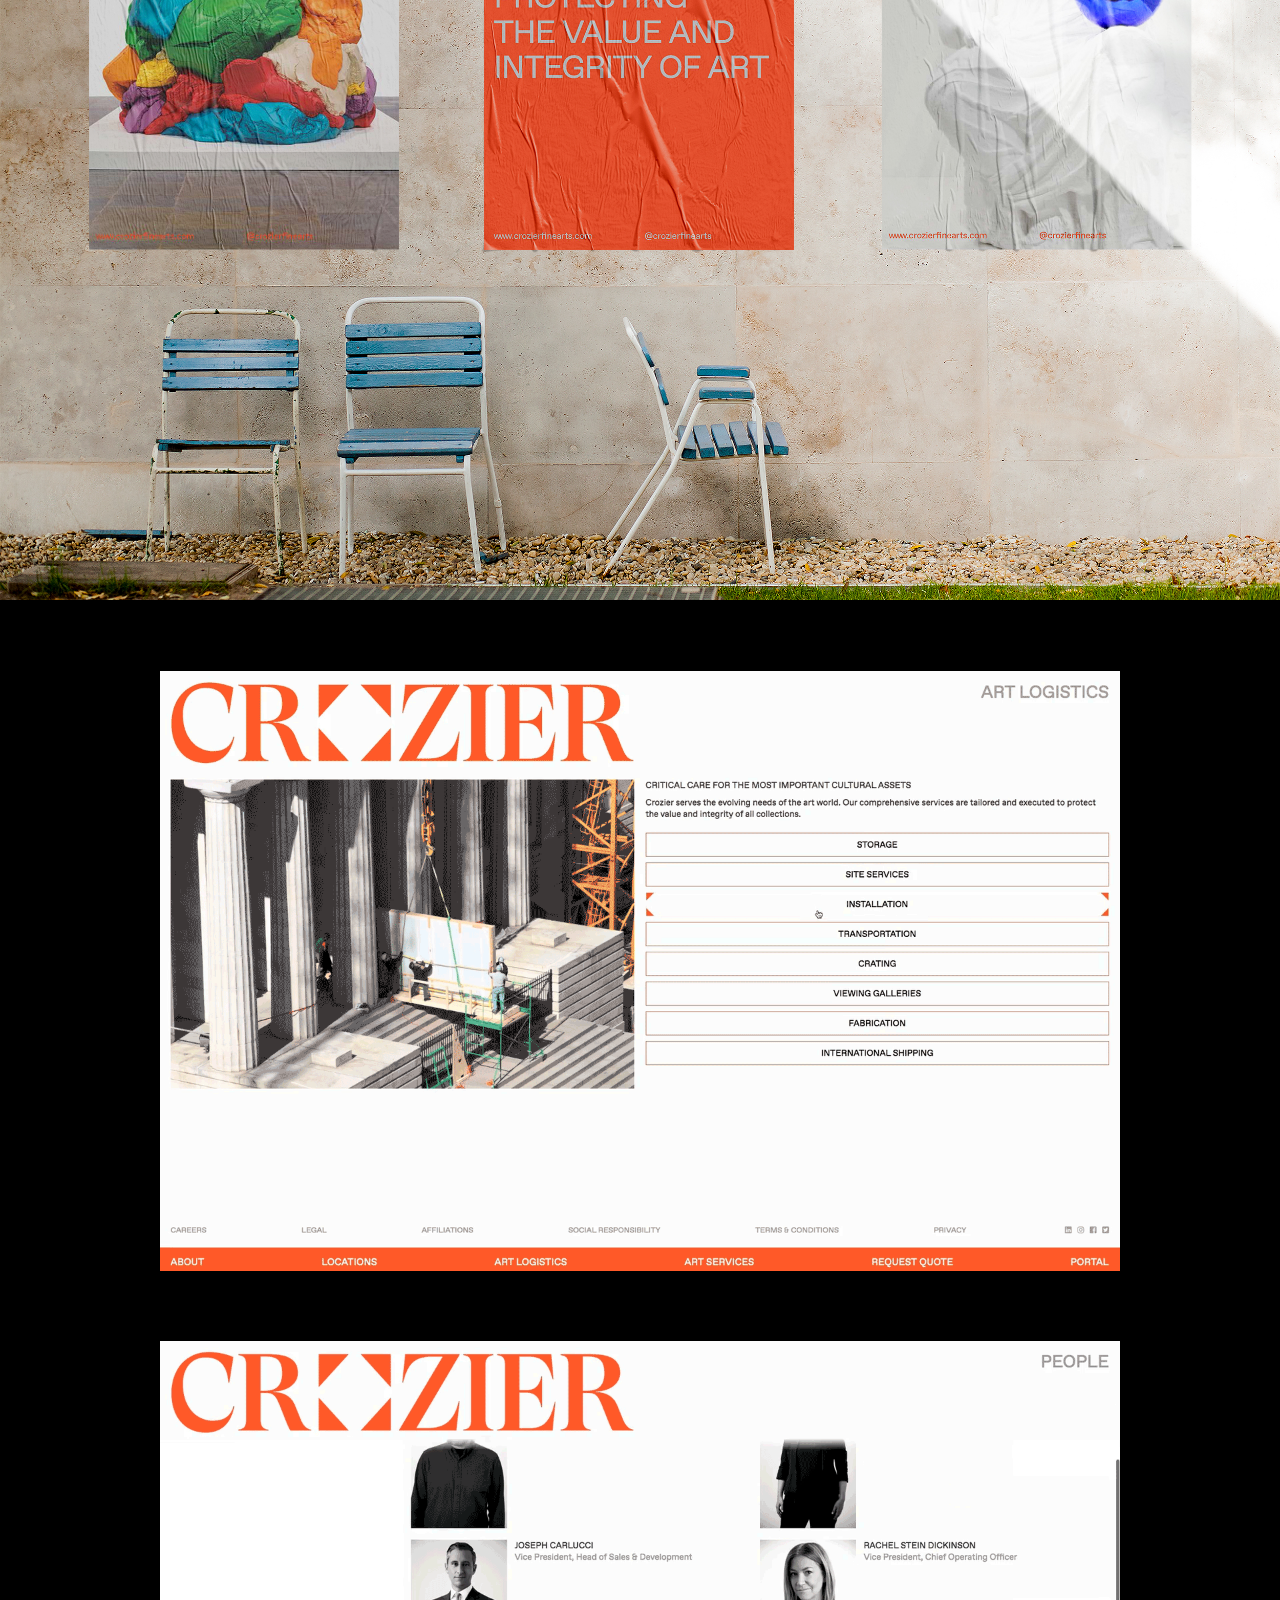
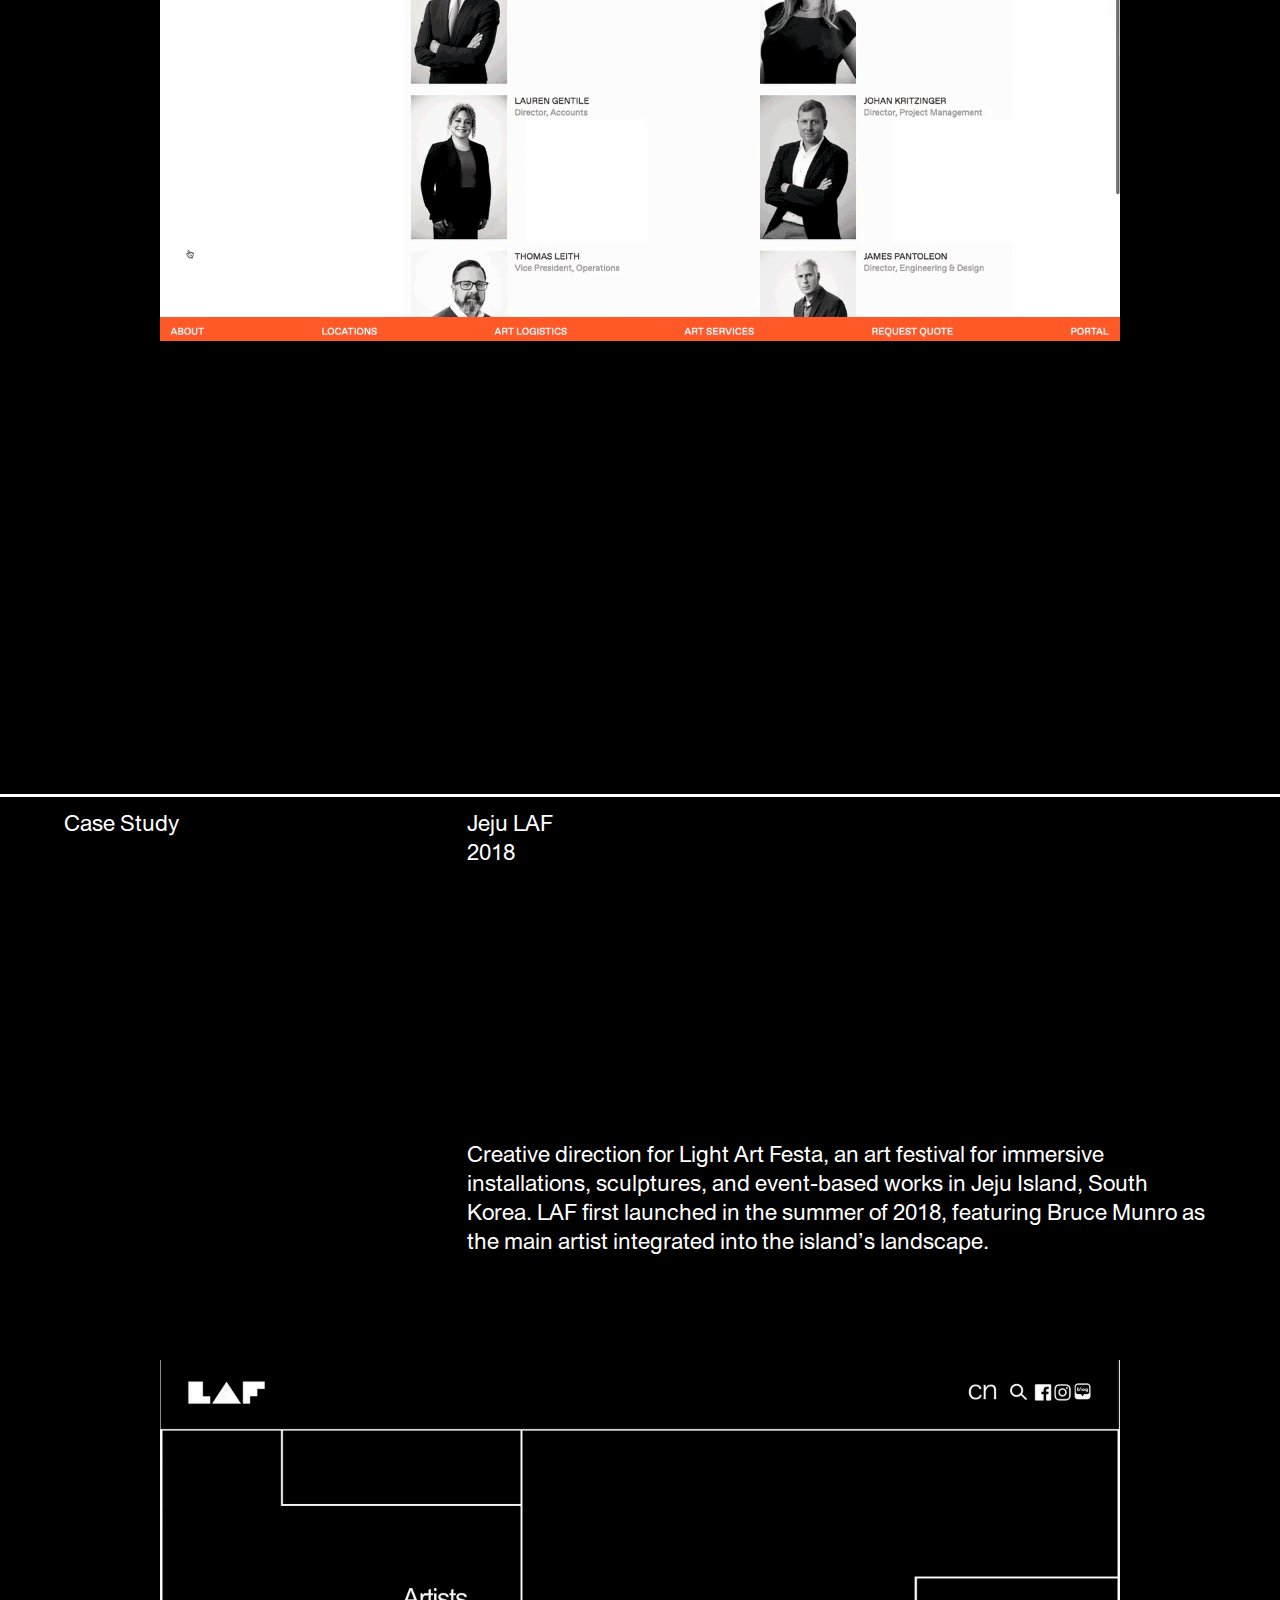
==== commit 8483df32: "updates" ====
--- a/index.html
+++ b/index.html
@@ -259,6 +259,7 @@
 
 
     <!--NONFICTION-->
+    <div class="divider1"></div>
     <div class="dtext">
         <div class="section group">
             <div class="col span_2_of_6">
@@ -313,6 +314,7 @@
 
 
     <!--CROZIER-->
+      <div class="divider1"></div>
     <div class="dtext">
         <div class="section group">
             <div class="col span_2_of_6">
@@ -375,6 +377,7 @@
 
 
     <!--LAF-->
+      <div class="divider1"></div>
     <div class="dtext">
         <div class="section group">
             <div class="col span_2_of_6">
@@ -388,7 +391,7 @@
         <div class="spacer"></div>
         <div class="section group">
             <div class="col span_2_of_6">
-                <p>The night sky makes it possible for us to see the stars</p>
+               
             </div>
             <div class="col span_4_of_6">
                 <p>Creative direction for Light Art Festa, an art festival for immersive installations, sculptures, and event-based works in Jeju Island, South Korea. LAF first launched in the summer of 2018, featuring Bruce Munro as the main artist integrated into the island’s landscape.
@@ -406,11 +409,110 @@
     <div class="spacer0"></div>
     <!--END-->
 
-
+<!--  MET LIFE  -->
+      <div class="divider1"></div>
+    <div class="dtext">
+        <div class="section group">
+            <div class="col span_2_of_6">
+                <p>Case Study</p>
+            </div>
+            <div class="col span_4_of_6">
+                <p>MetLife Korea<br>
+                    2020</p>
+            </div>
+        </div>
+        <div class="spacer"></div>
+        <div class="section group">
+            <div class="col span_2_of_6"></div>
+            <div class="col span_4_of_6">
+                <p>
+                Creative Direction for repositioning of new brand world for MetLife Korea. As Metlife Global has
+rebranded itself, it has implemented new creative strategy and design sprints for all its regions around the world. This included compiling relevant regional and cultural research, developing a new photographic library, and a new design system for South Korea that spanned print, digital and out of home. Phase II are plan on launch in 2020.</p>
+                
+            </div>
+
+        </div>
+    </div>
+    <div class="spacer2"></div>
+    
+    
+    
+    
+    
+        <div class="section group">
+        <div class="col span_2_of_6">
+        <img src="img/IG/MLK_Grid.jpg">
+        <div class="spacer2"></div>
+        <img src="img/IG/MLK_Grid4.jpg">
+        <div class="spacer2"></div>
+        <img src="img/IG/MLK_Grid7.jpg">
+        
+        
+        </div>
+        <div class="col span_2_of_6">
+        <img src="img/IG/MLK_Grid2.jpg">
+        <div class="spacer2"></div>
+        <img src="img/IG/MLK_Grid5.jpg">
+        <div class="spacer2"></div>
+        <img src="img/IG/MLK_Grid8.jpg">
+        </div>
+        
+        <div class="col span_2_of_6">
+        <img src="img/IG/MLK_Grid3.jpg">
+        <div class="spacer2"></div>
+        <img src="img/IG/MLK_Grid6.jpg">
+        <div class="spacer2"></div>
+        <img src="img/IG/MLK_Grid9.jpg">
+        </div>
+        
+
+        </div>
+    
+    
+    
+    
+    
+    <div class="spacer2"></div>
+    
+    
+ <video width="100%" controls poster="" ><source src="img/mlk/mlk_3.mp4" type="video/mp4"></video>
+    <div class="spacer2"></div>
+   
+    
+    
+    <div class="section group">
+            <div class="col span_3_of_6">
+         <video width="100%" controls poster="" ><source src="img/mlk/mlk_1.mp4" type="video/mp4"></video>
+        
+        
+        
+        </div>
+        
+        
+        <div class="col span_3_of_6">
+        
+         <video width="100%" controls poster="" ><source src="img/mlk/mlk_2.mp4" type="video/mp4"></video>
+        
+        </div></div>
+    
+    <div class="spacer2"></div>
+    <div class="spacer2"></div>
+    
+
+    <div class="spacer2"></div>
+    <img src="img/mlk/4mod_subway.jpg">
+     <div class="spacer2"></div>
+    <img src="img/mlk/5mod_subway.jpg">
+    <div class="spacer0"></div>
+    
+    
+    
+<!--  END  -->
 
 
 
     <!--GENTLE MONSTER-->
+      <div class="divider1"></div>
     <div class="dtext">
         <div class="section group">
             <div class="col span_2_of_6">
@@ -430,20 +532,22 @@
 
         </div>
     </div>
-    <div class="spacer2"></div>
-    <img src="img/gm/gma.jpg">
+    
 
     <div class="spacer2"></div>
     <div class="video">
         <video width="100%" controls poster="">
             <source src="img/gm/GentleMonster.mp4" type="video/mp4"></video>
     </div>
-    <div class="spacer2"></div>
-    <img src="img/gm/gm_1.jpg">
+    
+    <div class="spacer2"></div>
+    <img src="img/gm/gma.jpg">
+    
+    
+ 
     <div class="spacer2"></div>
     <img src="img/gm/gm_2.jpg">
-    <div class="spacer2"></div>
-    <img src="img/gm/gm_3.jpg">
+   
     <div class="spacer0"></div>
     <!--    END-->
 
@@ -452,73 +556,7 @@
 
 
 
-    <!--Dazed korea-->
-    <div class="dtext">
-        <div class="section group">
-            <div class="col span_2_of_6">
-                <p>Case Study</p>
-            </div>
-            <div class="col span_4_of_6">
-                <p>Dazed Korea<br>
-                    2017</p>
-            </div>
-        </div>
-        <div class="spacer"></div>
-        <div class="section group">
-            <div class="col span_2_of_6"></div>
-            <div class="col span_4_of_6">
-                <p>
-                    Art and concept direction for Dazed & Confused Korea. Influenced by censorship regulations in South Korea, we obscured body parts of the models with re-cropped public domain artworks that are exact matches of the models’ silhouettes.<br><br>
-
-                    In collaboration with Ye Young Kim and Catherine Servel.</p>
-                <p>Special Edition book with Converse and Hyuk Oh.</p>
-            </div>
-
-        </div>
-    </div>
-    <div class="spacer2"></div>
-    <img class="print" src="img/dkr/DKR_1.jpg">
-    <div class="spacer2"></div>
-    <div class="section group">
-        <div class="col span_3_of_6">
-
-
-            <img src="img/dkr/DKR_2.jpg">
-            <div class="spacer2"></div>
-            <img src="img/dkr/DKR_4.jpg">
-        </div>
-        <div class="col span_3_of_6">
-            <img src="img/dkr/DKR_3.jpg">
-            <div class="spacer2"></div><img src="img/dkr/DKR_5.jpg">
-        </div></div>
-        <div class="spacer2"></div>
-        <img class="print" src="img/dkr/DKR_6.jpg">
-        <div class="spacer2"></div>
-        <div class="section group">
-            <div class="col span_3_of_6">
-
-
-                <img src="img/dkr/DKR_7.jpg">
-                <div class="spacer2"></div>
-                <img src="img/dkr/DKR_11.jpg">
-            </div>
-            <div class="col span_3_of_6">
-                <img src="img/dkr/DKR_9.jpg">
-                <div class="spacer2"></div><img src="img/dkr/DKR_12.jpg">
-            </div>
-
-
-
-        </div>
-
-        <div class="spacer0"></div>
-
-
-
-
-
-        <!--  END  -->
-
+  <div class="divider1"></div>
 
    <!--DOWNSTAIRS-->
     <div class="dtext">
@@ -546,10 +584,11 @@
             </div>
         </div>
     </div>
+     <div class="spacer2"></div>
+          <img  class="webs" src="img/down/downstairs_4.jpg">
     <div class="spacer2"></div>
        <img  class="webs" src="img/down/downgif.gif">
- <div class="spacer2"></div>
-          <img  class="webs" src="img/down/downstairs_4.jpg">
+
  <div class="spacer2"></div>
           <img  class="webs" src="img/down/downstairs_1.gif">
  <div class="spacer2"></div>
@@ -559,6 +598,7 @@
 
 
     <!--RISD-->
+      <div class="divider1"></div>
     <div class="dtext">
         <div class="section group">
             <div class="col span_2_of_6">
@@ -628,102 +668,14 @@
     
     
     
-<!--  MET LIFE  -->
-    
-    <div class="dtext">
-        <div class="section group">
-            <div class="col span_2_of_6">
-                <p>Case Study</p>
-            </div>
-            <div class="col span_4_of_6">
-                <p>MetLife Korea<br>
-                    2020</p>
-            </div>
-        </div>
-        <div class="spacer"></div>
-        <div class="section group">
-            <div class="col span_2_of_6"></div>
-            <div class="col span_4_of_6">
-                <p>
-                Creative Direction for repositioning of new brand world for MetLife Korea. As Metlife Global has
-rebranded itself, it has implemented new creative strategy and design sprints for all its regions around the world. This included compiling relevant regional and cultural research, developing a new photographic library, and a new design system for South Korea that spanned print, digital and out of home. Phase II are plan on launch in 2020.</p>
-                
-            </div>
-
-        </div>
-    </div>
-    <div class="spacer2"></div>
- <video width="100%" controls poster="" ><source src="img/mlk/mlk_3.mp4" type="video/mp4"></video>
-    <div class="spacer2"></div>
-   
-    
-    
-    <div class="section group">
-            <div class="col span_3_of_6">
-         <video width="100%" controls poster="" ><source src="img/mlk/mlk_1.mp4" type="video/mp4"></video>
-        
-        
-        
-        </div>
-        
-        
-        <div class="col span_3_of_6">
-        
-         <video width="100%" controls poster="" ><source src="img/mlk/mlk_2.mp4" type="video/mp4"></video>
-        
-        </div></div>
-    
-    <div class="spacer2"></div>
-    <div class="spacer2"></div>
-    
-    <div class="section group">
-        <div class="col span_2_of_6">
-        <img src="img/mlk/mlk_1.jpg">
-        <div class="spacer2"></div>
-        <img src="img/mlk/mlk_4.jpg">
-        <div class="spacer2"></div>
-        <img src="img/mlk/mlk_9.jpg">
-        
-        
-        </div>
-        <div class="col span_2_of_6">
-        <img src="img/mlk/mlk_2.jpg">
-        <div class="spacer2"></div>
-        <img src="img/mlk/mlk_5.jpg">
-        <div class="spacer2"></div>
-        <img src="img/mlk/mlk_10.jpg">
-        </div>
-        
-        <div class="col span_2_of_6">
-        <img src="img/mlk/mlk_3.jpg">
-        <div class="spacer2"></div>
-        <img src="img/mlk/mlk_8.jpg">
-        <div class="spacer2"></div>
-        <img src="img/mlk/mlk_11.jpg">
-        </div>
-        
-
-        </div>
-    <div class="spacer2"></div>
-    <img src="img/mlk/4mod_subway.jpg">
-     <div class="spacer2"></div>
-    <img src="img/mlk/5mod_subway.jpg">
-    <div class="spacer0"></div>
-    
-    
-    
-<!--  END  -->
-    
-    
-    
-    
-    
-    
-    
-    
-
-
-
+
+    
+    
+    
+    
+    <!--WHITE ZINFANDEL -->
+
+  <div class="divider1"></div>
 
         <div class="dtext">
             <div class="section group">
@@ -731,185 +683,30 @@
                     <p>Case Study</p>
                 </div>
                 <div class="col span_4_of_6">
-                    <p>W/—— Project Space<br>
-                        2008–2012</p>
+                    <p>White Zinfandel<br>2011–</p>
                 </div>
             </div>
             <div class="spacer"></div>
             <div class="section group">
                 <div class="col span_2_of_6">
-                    <p>Curation as Design</p>
+                    <p>Re-inventing Food Culture</p>
                 </div>
                 <div class="col span_4_of_6">
-                    <p>Converted from a tiny storefront storage space in the heart of Chinatown, W/—— Project Space was a small gallery space started in 2008.</p>
-                    <p>
-
-                        Playing with limitations of space, time and resources, With Projects began as a collaborative experiment with like-minded creatives from the fine arts, design, multimedia, technology and architecture to play with these parameters to create dynamic and interactive temporary installations in Chinatown that would constantly evolve during their exhibition.</p>
-                    <p>
-
-                        Given one month to exhibit work, contributors were also encouraged to invite other participants to disrupt their pieces in ways that could add onto their work over time. </p>
-                    <p>
-
-                        Collaborators included Keegan McHargue, Amy Yao, Rafael Rozendaal, Yemenwed, Peter Sutherland, Confetti System, 2x4, Stuart Bailey with Rob Giampetro, Kingsboro Press, musicians Glasser, Arp, Hunter Hunt Hendrix/Liturgy, and many more.</p>
-                    <p>
-
-                        The body of work curated and generated during this time was awarded the American Academy Rome Prize in 2012.
-                    </p>
-                </div>
-            </div>
-        </div>
+                    <p>
+                        A serial limited edition art book published by W/—— Projects, White Zinfandel is devoted to the visual manifestation of food and culture through food inspired themes. Despite its original platform as a print edition, every aspect of the publication’s theme is considered during the launch—the location, the special limited edition objects, down to the curated menus prepared for the guests.</p>
+                    <p>
+                        This publication preceded other food publications with its deviant content and curatorial agenda. Contributors to White Zinfandel include a range of emerging and established voices in the creative and fine arts world that include Pedro Gadhanho, Hans Ulrich Obrist, Josh Kline, Marina Abramovic, Chris Burden, Cyril Duval, Maia Ruth Lee, Lucy Kim, Titus Kaphar, Mary Reid Kelly, Hood by Air and many more. Chefs included Alex Chang of Freehand Hotels, and Ignacio Mattos, executive chef of Flora Bar at the Met Breuer, and launches were held at international art fairs such as Art Basel and LA Art Book Fair.</p>
+
+                    <p>Published as a limited edition art series (500 copies each issue), this publication is in the permanent collection of a number of major art and academic institutions such as MoMA, PS1, New Museum, RISD, Standford, Yale and many more, and has been recognized by the New York Times as, “Imagine if Marcel Duchamp guest edited Bon Appétit.”</p>
+                </div>
+            </div>
+        </div>
+
         <div class="mtext">
             <div class="section group">
                 <div class="col span_6_of_6">
                     <p>Case Study</p>
 
-                    <p>W/—— Project Space<br>
-                        2008–2012</p>
-                </div>
-            </div>
-            <div class="spacer"></div>
-            <div class="section group">
-                <div class="col span_6_of_6">
-                    <p>Curation as Design</p>
-
-                    <p>Converted from a tiny storefront storage space in the heart of Chinatown, W/—— Project Space was a small gallery space started in 2008.</p>
-                    <p>
-
-                        Playing with limitations of space, time and resources, With Projects began as a collaborative experiment with like-minded creatives from the fine arts, design, multimedia, technology and architecture to play with these parameters to create dynamic and interactive temporary installations in Chinatown that would constantly evolve during their exhibition.</p>
-                    <p>
-
-                        Given one month to exhibit work, contributors were also encouraged to invite other participants to disrupt their pieces in ways that could add onto their work over time. </p>
-                    <p>
-
-                        Collaborators included Keegan McHargue, Amy Yao, Rafael Rozendaal, Yemenwed, Peter Sutherland, Confetti System, 2x4, Stuart Bailey with Rob Giampetro, Kingsboro Press, musicians Glasser, Arp, Hunter Hunt Hendrix/Liturgy, and many more.</p>
-                    <p>
-
-                        The body of work curated and generated during this time was awarded the American Academy Rome Prize in 2012.
-                    </p>
-                </div>
-            </div>
-        </div>
-        <div class="spacer2"></div>
-
-
-
-
-        <!--IMAGE TEST-->
-
-        <img src="images/wps_1.jpg">
-        <h1>W/—— Project Space</h1>
-
-        <div class="spacer2"></div>
-        <div class="section group">
-            <div class="col span_3_of_6">
-                <img src="images/wps_2.jpg">
-                <h2>Rafael Rozendaal</h2>
-            </div>
-            <div class="col span_3_of_6">
-                <img src="images/wps_3.jpg">
-                <h2>Keegan McHargue with Glasser</h2>
-            </div>
-        </div>
-        <div class="spacer2"></div>
-
-        <div class="section group">
-            <div class="col span_3_of_6">
-                <img src="images/wps_4.jpg">
-                <h2>Yemenwed</h2>
-            </div>
-            <div class="col span_3_of_6">
-                <img src="images/wps_5.jpg">
-                <h2>Confetti System with ARP</h2>
-            </div>
-        </div>
-
-        <div class="spacer2"></div>
-
-        <div class="section group">
-            <div class="col span_3_of_6">
-                <img src="images/wps_6.jpg">
-                <h2>2x4, Inc.</h2>
-            </div>
-            <div class="col span_3_of_6">
-                <img src="images/wps_7.jpg">
-                <h2>Ghava</h2>
-            </div>
-        </div>
-        <div class="spacer2"></div>
-
-
-        <div class="section group">
-            <div class="col span_3_of_6">
-                <img src="images/sup1.jpg">
-            </div>
-            <div class="col span_3_of_6">
-                <img src="images/sup2.jpg">
-            </div>
-        </div>
-
-        <div class="spacer2"></div>
-
-
-        <div class="section group">
-            <div class="col span_2_of_6">
-                <img src="images/wpsp_1.jpg">
-
-                <div class="spacer2"></div>
-                <img src="images/wpsp_4.jpg">
-
-
-            </div>
-            <div class="col span_2_of_6">
-                <img src="images/wpsp_2.gif">
-                <!--    <h2>Text goes here</h2> -->
-                <div class="spacer2"></div><img src="images/wpsp_6.jpg">
-                <!--    <h2>Text goes here</h2>-->
-            </div>
-
-            <div class="col span_2_of_6">
-                <img src="images/wpsp_3.jpg">
-                <!--    <h2>Text goes here</h2> -->
-                <div class="spacer2"></div><img src="images/wpsp_5.gif">
-                <!--    <h2>Text goes here</h2>-->
-            </div>
-        </div>
-
-
-        <div class="spacer0"></div>
-        <!--WHITE ZINFANDEL -->
-
-
-
-        <div class="dtext">
-            <div class="section group">
-                <div class="col span_2_of_6">
-                    <p>Case Study</p>
-                </div>
-                <div class="col span_4_of_6">
-                    <p>White Zinfandel<br>2011–</p>
-                </div>
-            </div>
-            <div class="spacer"></div>
-            <div class="section group">
-                <div class="col span_2_of_6">
-                    <p>Re-inventing Food Culture</p>
-                </div>
-                <div class="col span_4_of_6">
-                    <p>
-                        A serial limited edition art book published by W/—— Projects, White Zinfandel is devoted to the visual manifestation of food and culture through food inspired themes. Despite its original platform as a print edition, every aspect of the publication’s theme is considered during the launch—the location, the special limited edition objects, down to the curated menus prepared for the guests.</p>
-                    <p>
-                        This publication preceded other food publications with its deviant content and curatorial agenda. Contributors to White Zinfandel include a range of emerging and established voices in the creative and fine arts world that include Pedro Gadhanho, Hans Ulrich Obrist, Josh Kline, Marina Abramovic, Chris Burden, Cyril Duval, Maia Ruth Lee, Lucy Kim, Titus Kaphar, Mary Reid Kelly, Hood by Air and many more. Chefs included Alex Chang of Freehand Hotels, and Ignacio Mattos, executive chef of Flora Bar at the Met Breuer, and launches were held at international art fairs such as Art Basel and LA Art Book Fair.</p>
-
-                    <p>Published as a limited edition art series (500 copies each issue), this publication is in the permanent collection of a number of major art and academic institutions such as MoMA, PS1, New Museum, RISD, Standford, Yale and many more, and has been recognized by the New York Times as, “Imagine if Marcel Duchamp guest edited Bon Appétit.”</p>
-                </div>
-            </div>
-        </div>
-
-        <div class="mtext">
-            <div class="section group">
-                <div class="col span_6_of_6">
-                    <p>Case Study</p>
-
                     <p>White Zinfandel<br>2011–</p>
                 </div>
             </div>
@@ -932,63 +729,64 @@
 
         <div class="spacer2"></div>
 
-
-
-
-
-
-
-
-        <div class="wz">
-            <video width="100%" controls poster="images/power_invite.jpg">
-                <source src="images/powerin.mp4" type="video/mp4"></video>
-        </div>
-
-
-
-        <!--    <h1>Text goes here</h1>   -->
-        <div class="spacer2"></div>
-        <img src="images/wzp_1.jpg">
-        <h1>Power launch at Art Basel Miami</h1>
-        <div class="spacer2"></div>
-        <div class="section group">
-            <div class="col span_3_of_6">
-                <img src="images/wzp_2.jpg">
-                <!--            <h2>Text goes here</h2>-->
-
-            </div>
-            <div class="col span_3_of_6">
-                <img src="images/wzp_3.jpg">
-                <!--            <h2>Text goes here</h2>-->
-
-            </div>
-
-        </div>
-
-        <div class="spacer2"></div>
-
-        <div class="section group">
-            <div class="col span_3_of_6">
-                <img src="images/pow1.jpg">
-                <!--            <h2>Text goes here</h2>-->
-
-            </div>
-            <div class="col span_3_of_6">
-                <img src="images/pow2.jpg">
-                <!--            <h2>Text goes here</h2>-->
-
-            </div>
-
-        </div>
-
-
-        <div class="spacer2"></div>
+      
 
 
         <div class="video">
             <video width="100%" controls poster="images/power.jpg">
                 <source src="images/power.mp4" type="video/mp4"></video>
         </div>
+      <div class="spacer2"></div>
+ <div class="wz">
+            <video width="100%" controls poster="images/power_invite.jpg">
+                <source src="images/powerin.mp4" type="video/mp4"></video>
+        </div>
+
+
+
+
+
+
+       
+
+
+
+        <!--    <h1>Text goes here</h1>   -->
+        <div class="spacer2"></div>
+        <img src="images/wzp_1.jpg">
+        <h1>Power launch at Art Basel Miami</h1>
+        <div class="spacer2"></div>
+        <div class="section group">
+            <div class="col span_3_of_6">
+                <img src="images/wzp_2.jpg">
+                <!--            <h2>Text goes here</h2>-->
+
+            </div>
+            <div class="col span_3_of_6">
+                <img src="images/wzp_3.jpg">
+                <!--            <h2>Text goes here</h2>-->
+
+            </div>
+
+        </div>
+
+        <div class="spacer2"></div>
+
+        <div class="section group">
+            <div class="col span_3_of_6">
+                <img src="images/pow1.jpg">
+                <!--            <h2>Text goes here</h2>-->
+
+            </div>
+            <div class="col span_3_of_6">
+                <img src="images/pow2.jpg">
+                <!--            <h2>Text goes here</h2>-->
+
+            </div>
+
+        </div>
+
+
 
         <div class="spacer2"></div>
         <img class="print" src="images/power_1.jpg">
@@ -1005,8 +803,8 @@
             <div class="spacer2"></div>
 -->
                 <img src="images/wzsup1.jpg">
-                <div class="spacer2"></div>
-                <img src="images/wzsup3.jpg">
+             
+               
             </div>
             <div class="col span_3_of_6">
                 <img src="images/power_3.jpg">
@@ -1016,15 +814,11 @@
              <div class="spacer2"></div>
 -->
                 <img src="images/wzsup2.jpg">
-                <div class="spacer2"></div>
-                <img src="images/wzsup4.jpg">
+             
             </div>
         </div>
         <h1>White Zinfandel Issue VI: Power, 2015</h1>
 
-        <!--web-->
-        <div class="spacer2"></div>
-        <img src="images/powerimg.jpg">
 
         <div class="spacer2"></div>
 
@@ -1045,41 +839,205 @@
         <!--   end-->
 
 
+    
+    
+    
+
+
+
+  <div class="divider1"></div>
+        <div class="dtext">
+            <div class="section group">
+                <div class="col span_2_of_6">
+                    <p>Case Study</p>
+                </div>
+                <div class="col span_4_of_6">
+                    <p>W/—— Project Space<br>
+                        2008–2012</p>
+                </div>
+            </div>
+            <div class="spacer"></div>
+            <div class="section group">
+                <div class="col span_2_of_6">
+                    <p>Curation as Design</p>
+                </div>
+                <div class="col span_4_of_6">
+                    <p>Converted from a tiny storefront storage space in the heart of Chinatown, W/—— Project Space was a small gallery space started in 2008.</p>
+                    <p>
+
+                        Playing with limitations of space, time and resources, With Projects began as a collaborative experiment with like-minded creatives from the fine arts, design, multimedia, technology and architecture to play with these parameters to create dynamic and interactive temporary installations in Chinatown that would constantly evolve during their exhibition.</p>
+                    <p>
+
+                        Given one month to exhibit work, contributors were also encouraged to invite other participants to disrupt their pieces in ways that could add onto their work over time. </p>
+                    <p>
+
+                        Collaborators included Keegan McHargue, Amy Yao, Rafael Rozendaal, Yemenwed, Peter Sutherland, Confetti System, 2x4, Stuart Bailey with Rob Giampetro, Kingsboro Press, musicians Glasser, Arp, Hunter Hunt Hendrix/Liturgy, and many more.</p>
+                    <p>
+
+                        The body of work curated and generated during this time was awarded the American Academy Rome Prize in 2012.
+                    </p>
+                </div>
+            </div>
+        </div>
+        <div class="mtext">
+            <div class="section group">
+                <div class="col span_6_of_6">
+                    <p>Case Study</p>
+
+                    <p>W/—— Project Space<br>
+                        2008–2012</p>
+                </div>
+            </div>
+            <div class="spacer"></div>
+            <div class="section group">
+                <div class="col span_6_of_6">
+                    <p>Curation as Design</p>
+
+                    <p>Converted from a tiny storefront storage space in the heart of Chinatown, W/—— Project Space was a small gallery space started in 2008.</p>
+                    <p>
+
+                        Playing with limitations of space, time and resources, With Projects began as a collaborative experiment with like-minded creatives from the fine arts, design, multimedia, technology and architecture to play with these parameters to create dynamic and interactive temporary installations in Chinatown that would constantly evolve during their exhibition.</p>
+                    <p>
+
+                        Given one month to exhibit work, contributors were also encouraged to invite other participants to disrupt their pieces in ways that could add onto their work over time. </p>
+                    <p>
+
+                        Collaborators included Keegan McHargue, Amy Yao, Rafael Rozendaal, Yemenwed, Peter Sutherland, Confetti System, 2x4, Stuart Bailey with Rob Giampetro, Kingsboro Press, musicians Glasser, Arp, Hunter Hunt Hendrix/Liturgy, and many more.</p>
+                    <p>
+
+                        The body of work curated and generated during this time was awarded the American Academy Rome Prize in 2012.
+                    </p>
+                </div>
+            </div>
+        </div>
+        <div class="spacer2"></div>
+
+
+
+
+        <!--IMAGE TEST-->
+
+        <img src="images/wps_1.jpg">
+        <h1>W/—— Project Space</h1>
+
+        <div class="spacer2"></div>
+        <div class="section group">
+            <div class="col span_3_of_6">
+                <img src="images/wps_2.jpg">
+                <h2>Rafael Rozendaal</h2>
+            </div>
+            <div class="col span_3_of_6">
+                <img src="images/wps_3.jpg">
+                <h2>Keegan McHargue with Glasser</h2>
+            </div>
+        </div>
+        <div class="spacer2"></div>
+
+        <div class="section group">
+            <div class="col span_3_of_6">
+                <img src="images/wps_4.jpg">
+                <h2>Yemenwed</h2>
+            </div>
+            <div class="col span_3_of_6">
+                 <img src="images/wps_6.jpg">
+                <h2>2x4, Inc.</h2>
+            </div>
+        </div>
+
+      
+        <div class="spacer2"></div>
+
+
+        <div class="section group">
+            <div class="col span_3_of_6">
+                <img src="images/sup1.jpg">
+            </div>
+            <div class="col span_3_of_6">
+                <img src="images/sup2.jpg">
+            </div>
+        </div>
+
+        <div class="spacer2"></div>
+
+
+        <div class="section group">
+            <div class="col span_2_of_6">
+                <img src="images/wpsp_2.gif">
+
+            </div>
+            <div class="col span_2_of_6">
+                <img src="images/wpsp_3.jpg">
+               
+            </div>
+
+            <div class="col span_2_of_6">
+              <img src="images/wpsp_5.gif">
+              
+            </div>
+        </div>
+
+
+        <div class="spacer0"></div>
+        
+    
+    
+    
+    
 
 
     <!--  BOOKS  -->
-    
+    <div class="divider2"></div>
     <div class="dtext">
         <div class="section group">
             <div class="col span_2_of_6">
-                <p>Case Study</p>
-            </div>
-            <div class="col span_4_of_6">
-                <p>Artbooks<br>
-                    2016—</p>
-            </div>
-        </div>
+                <p class="abs">Artbooks</p>
+            </div>
+            <div class="col span_4_of_6">
+                <p class="abs">2016—</p>
+            </div>
+        </div> </div>
+        
+        
+        
+        
         <div class="spacer"></div>
         <div class="section group">
-            <div class="col span_2_of_6"></div>
-            <div class="col span_4_of_6">
-                <p>
-                Net Art Anthology, Elliott Green, Justin MAtherly's solo show</p><p>
-
-The catalog has been recognized as one of the best designed books of 2019, written up in multiple online publications such as Eye on Design, the exhibition itself being hailed as one of the most important of 2010’s by ARTnews, NY Times and many more.</p><p>
-
-TDC 66 Communication Design Certificate of Typographic Excellence for Net Art Anthology/Elliott Green</p>
+            <div class="col span_2_of_6"><p class="abs">Ze Books</p></div>
+            <div class="col span_4_of_6">
+                <p class="abs">
+                Creative partner for Ze Books, a hardcover trade book series founded by Michael Zilkha, published by Unnamed Publishers. The series celebrates the cultural impact of seminal artists and writers of the past fifty years. This series includes semi-autobiographical unpublished writings of Glenn O’Brien, Nick Flynn, Jon Bradshaw, Roni Horn, Claudia Rankine, and many more.</p>
+                <p class="abs">TDC 66 Communication Design Certificate of Typographic Excellence</p>
                 
             </div>
 
         </div>
-    
-    </div>
-    
-<!--    END-->
-    
-    
-      <div class="spacer2"></div>
+    <div class="spacer2"></div>
+        <img  src="img/ZE/zeee.gif">
+    
+    
+        <div class="spacer2"></div>
+        <img class="print" src="img/ZE/endsheet.gif">
+    <div class="spacer2"></div>
+        <img class="print" src="img/ZE/ze_1.jpg">
+    <div class="spacer2"></div>
+        <img class="print" src="img/ZE/ze_2.gif">
+    
+    
+    <div class="spacer2"></div>
+        <img class="print" src="img/ZE/ze_3.gif">
+    
+    <div class="spacer2"></div>
+           <div class="section group">
+            <div class="col span_2_of_6"><p class="abs">The Art Happens Here: <br>Net Art Anthology</p></div>
+            <div class="col span_4_of_6">
+                <p class="abs">
+                Creative direction for Rhizome’s catalog in tandem with its exhibition, The Art Happens Here: Net Art Anthology, which opened early January, 2019, at the New Museum. The catalog features works and writings from Cory Arcangel, Lynn Hershman Leeson, Paper Rad, Jon Rafman, Bunny Rogers, Seth Price, Petra Cortright, Kari Altmann, Martine Syms, Devin Kenny, Cecile B. Evans, and many more.</p>
+                <p class="abs">TDC 66 Communication Design Certificate of Typographic Excellence</p>
+                
+            </div>
+
+        </div>
+       <div class="spacer2"></div>
     
     <img class="print" src="img/book/netart_1.jpg">
     <div class="spacer2"></div>
@@ -1108,30 +1066,77 @@
 
     </div>
     
-    <img class="print" src="img/book/_eg_1.jpg">
+           <div class="spacer2"></div>
+             <div class="section group">
+            <div class="col span_2_of_6"><p class="abs">Dazed Korea Issue 110 </p></div>
+            <div class="col span_4_of_6">
+                <p class="abs">
+                Art and concept direction for Dazed & Confused Korea. Influenced by censorship regulations in South Korea, we obscured body parts of the models with re-cropped public domain artworks that are exact matches of the models’ silhouettes.</p>
+                
+                
+            </div>
+
+        </div>
+    <div class="spacer2"></div>
+    <img class="print" src="img/dkr/DKR_1.jpg">
     <div class="spacer2"></div>
     <div class="section group">
         <div class="col span_3_of_6">
-        <img src="img/book/eg_1.gif"></div>
-    
-    
-    
-    <div class="col span_3_of_6"><img src="img/book/eg_2.gif"></div>
-    </div>
-<div class="spacer2"></div>
-<img src="img/book/egimg_1.jpg">
-
-<div class="spacer2"></div>
-<img src="img/book/egimg_2.jpg">
-
-<div class="spacer2"></div>
-    <img class="print" src="img/book/EP_1.jpg">
-<div class="spacer2"></div>
-    <img class="print" src="img/book/EP_2.gif">
-    <div class="spacer2"></div>
-    <img src="img/book/ep_3.jpg">
-        <div class="spacer2"></div>
-    <img src="img/book/ep_4.gif">
+
+
+            <img src="img/dkr/DKR_2.jpg">
+            <div class="spacer2"></div>
+            <img src="img/dkr/DKR_4.jpg">
+        </div>
+        <div class="col span_3_of_6">
+            <img src="img/dkr/DKR_3.jpg">
+            <div class="spacer2"></div><img src="img/dkr/DKR_5.jpg">
+        </div></div>
+        <div class="spacer2"></div>
+        
+        
+              <div class="section group">
+            <div class="col span_2_of_6"><p class="abs">Dazed Korea x Kyuk Oh </p></div>
+            <div class="col span_4_of_6">
+                <p class="abs">
+                Special Edition book with Converse and Hyuk Oh.</p>
+                
+                
+            </div>
+
+        </div>
+    <div class="spacer2"></div>
+          <img class="print" src="img/dkr/DKR_6.jpg">
+        <div class="spacer2"></div>
+        <div class="section group">
+            <div class="col span_3_of_6">
+
+
+                <img src="img/dkr/DKR_7.jpg">
+                <div class="spacer2"></div>
+                <img src="img/dkr/DKR_11.jpg">
+            </div>
+            <div class="col span_3_of_6">
+                <img src="img/dkr/DKR_9.jpg">
+                <div class="spacer2"></div><img src="img/dkr/DKR_12.jpg">
+            </div>
+        
+   
+    
+    
+    
+    
+    
+    
+    
+    
+    
+<!--    END-->
+    
+    
+   
+    
+
         <!--   end-->
 
         <div class="spacer0"></div>
--- a/css/style.css
+++ b/css/style.css
@@ -8,6 +8,26 @@
 }
 
 
+.newbg{
+    background-color: white;
+}
+.divider1{
+    width: 100vw;
+    height: 3px;
+    color: white;
+    background-color: white;
+}
+
+.abs{
+    color:grey;
+}
+
+.divider2{
+    width: 100vw;
+    height: 3px;
+    color: lightgrey;
+    background-color: grey;
+}
 
 html {
     background: black;
@@ -80,17 +100,17 @@
 
 .webs{
 /*    margin-top: -150px;*/
-    width: 47.5%;
-    margin-left: 26.25%;
-    margin-right: 26.25%;
+    width: 75%;
+    margin-left: 12.5%;
+    margin-right: 12.5%;
 }
 
 
 
 .mscreens{
-    width: 47.5%;
-    margin-left: 26.25%;
-    margin-right: 26.25%;
+    width: 75%;
+    margin-left: 12.5%;
+    margin-right: 12.5%;
 }
 
   .mtext{
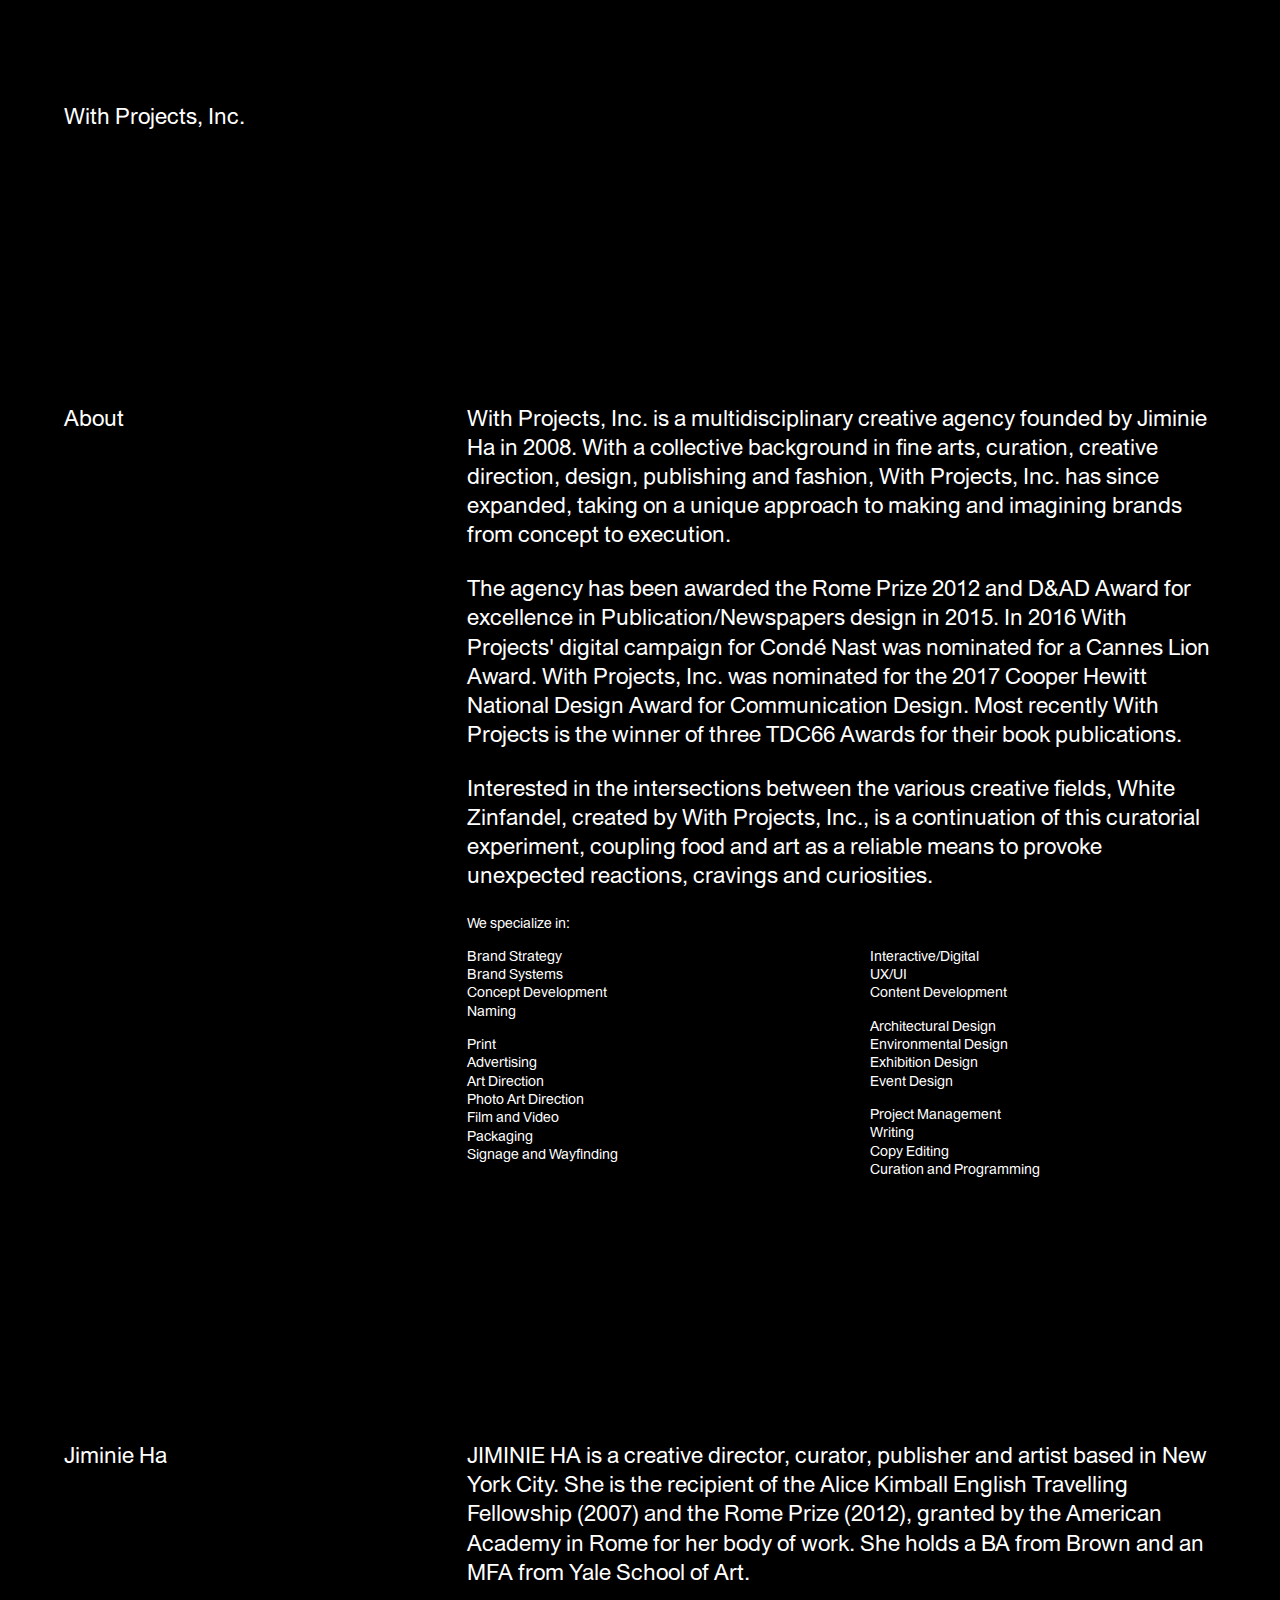
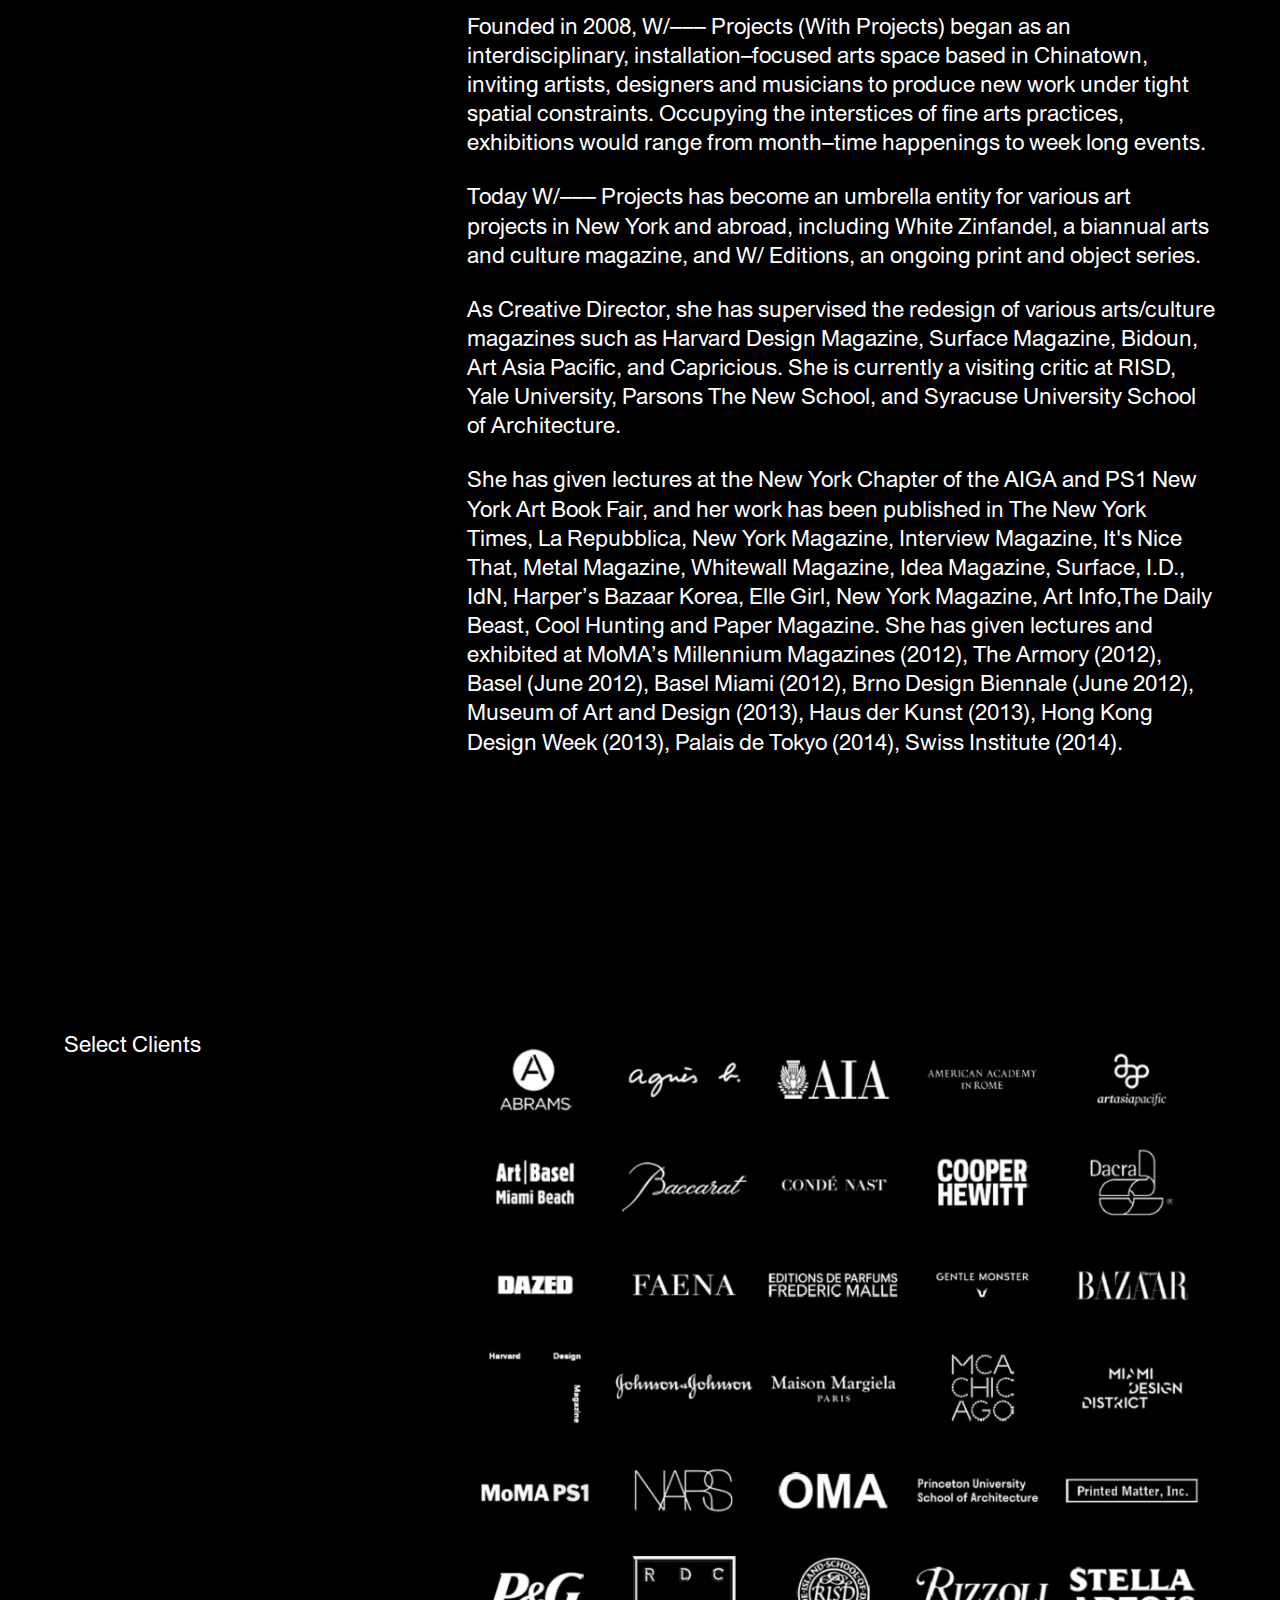
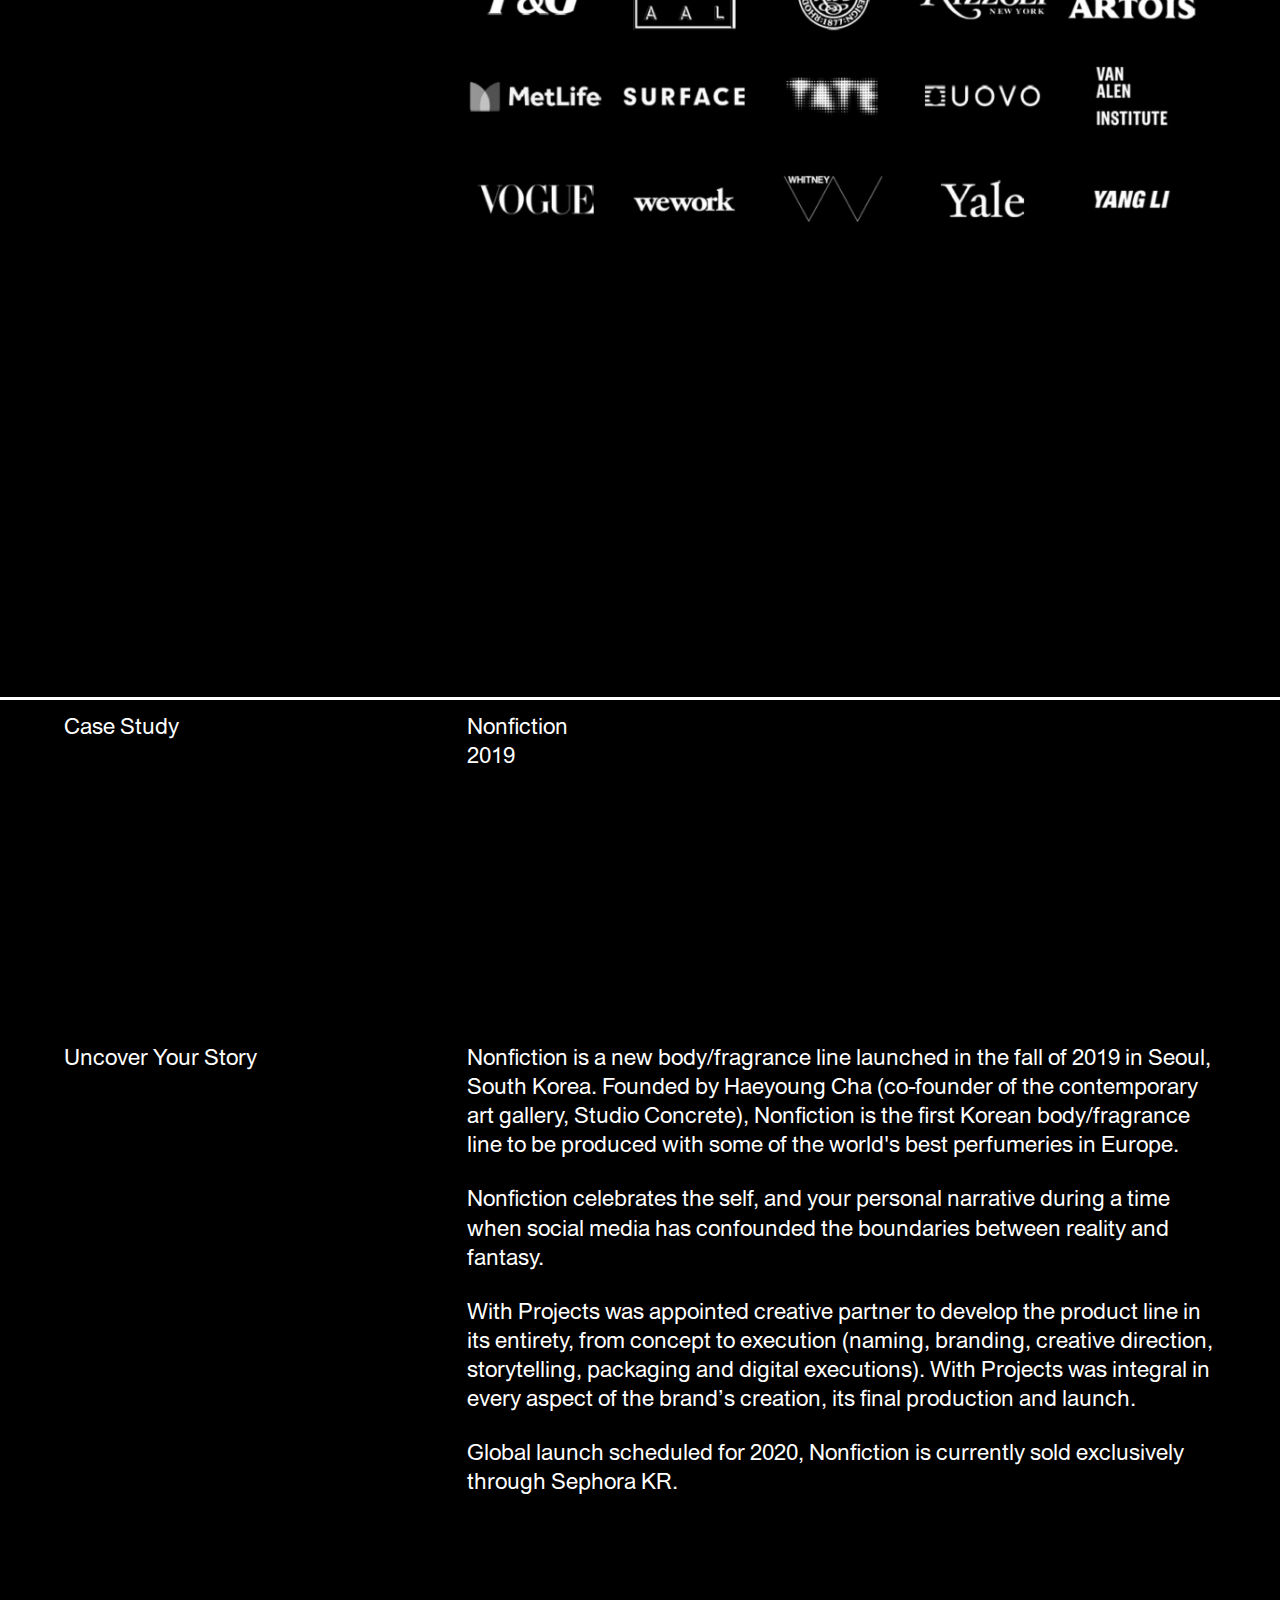
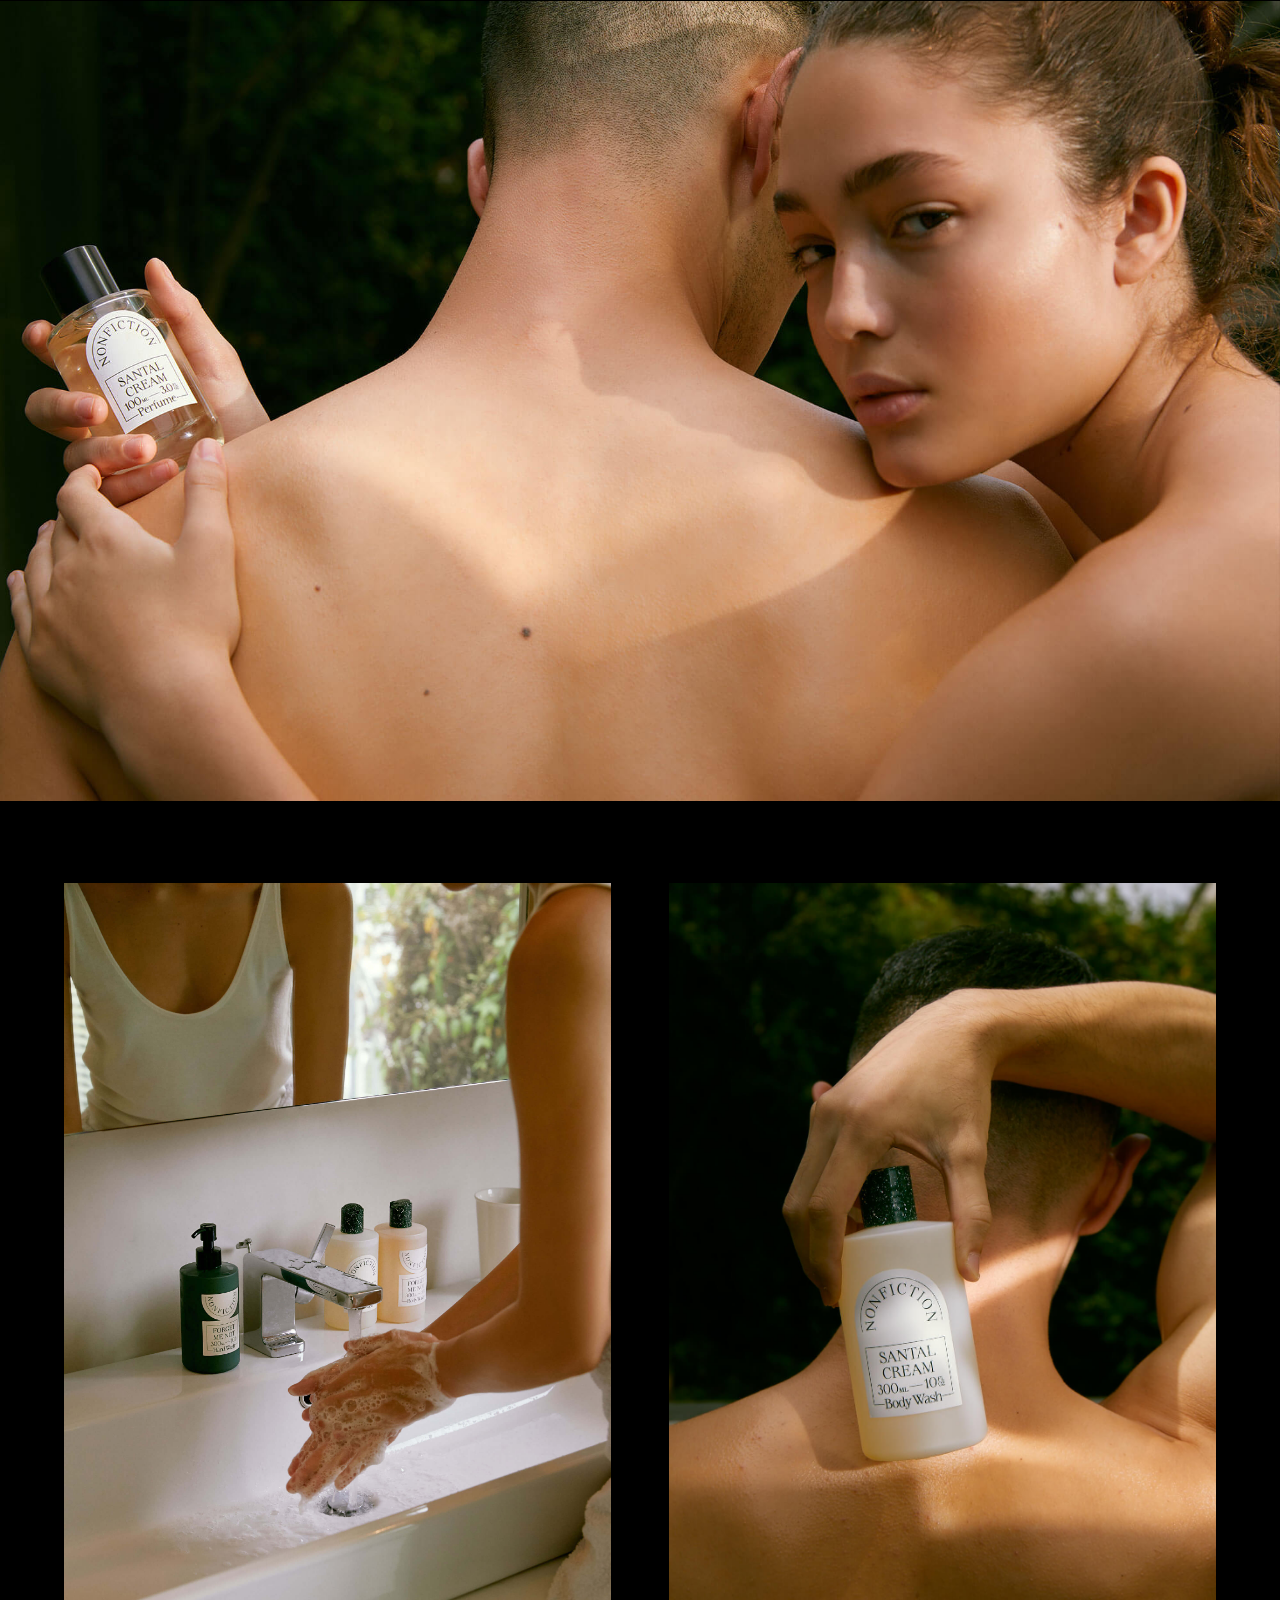
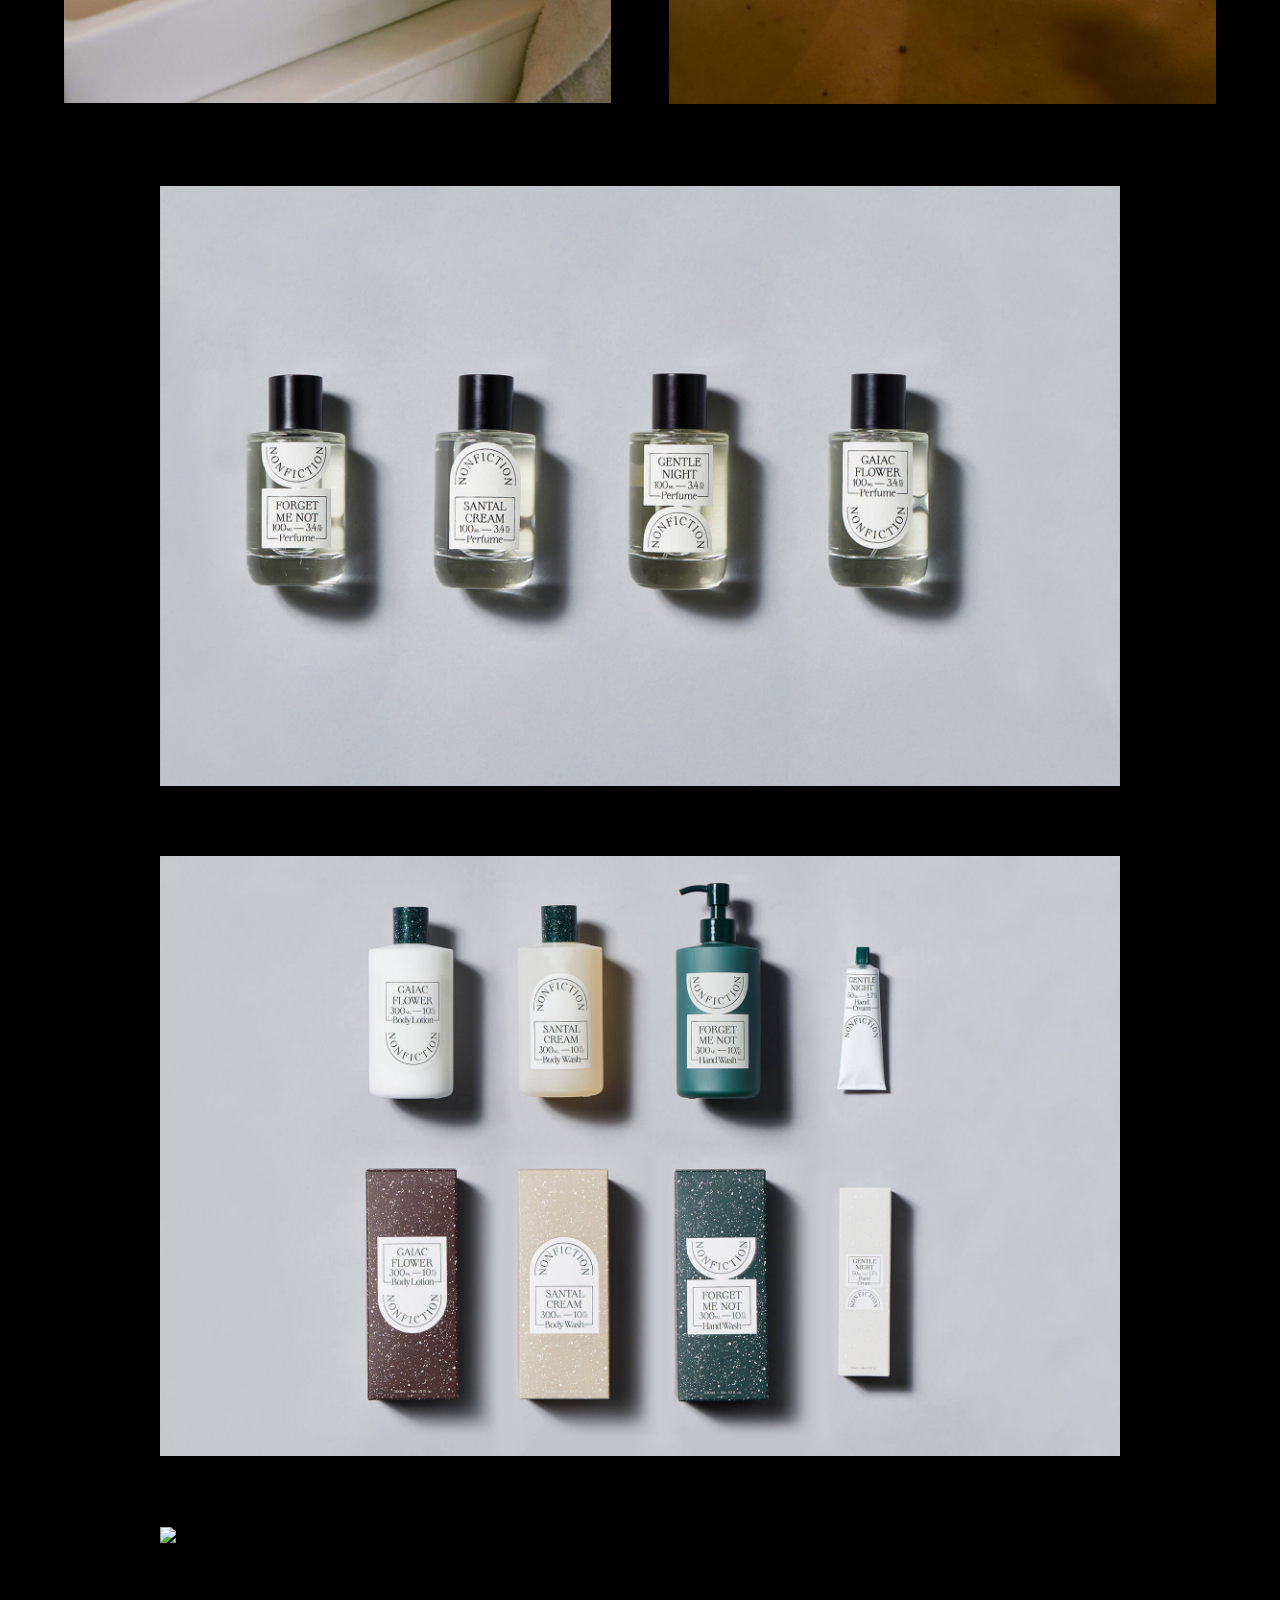
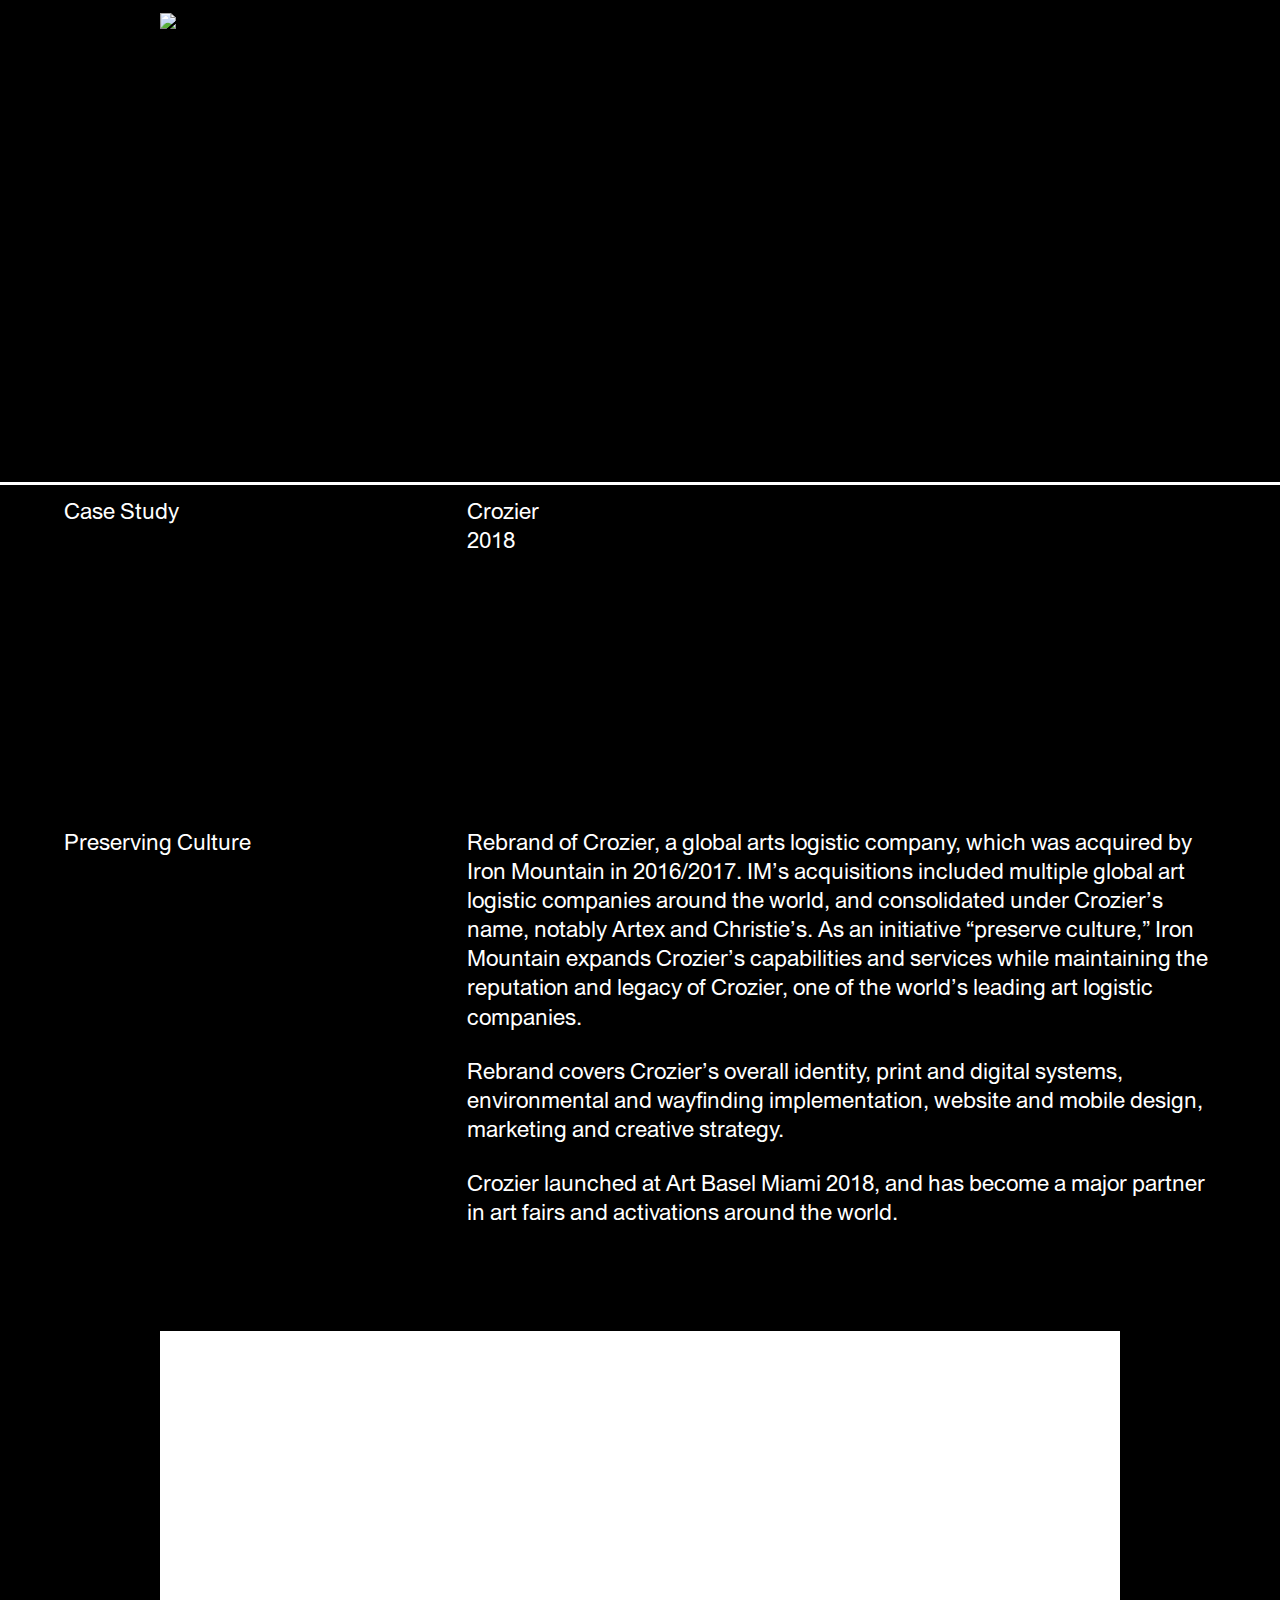
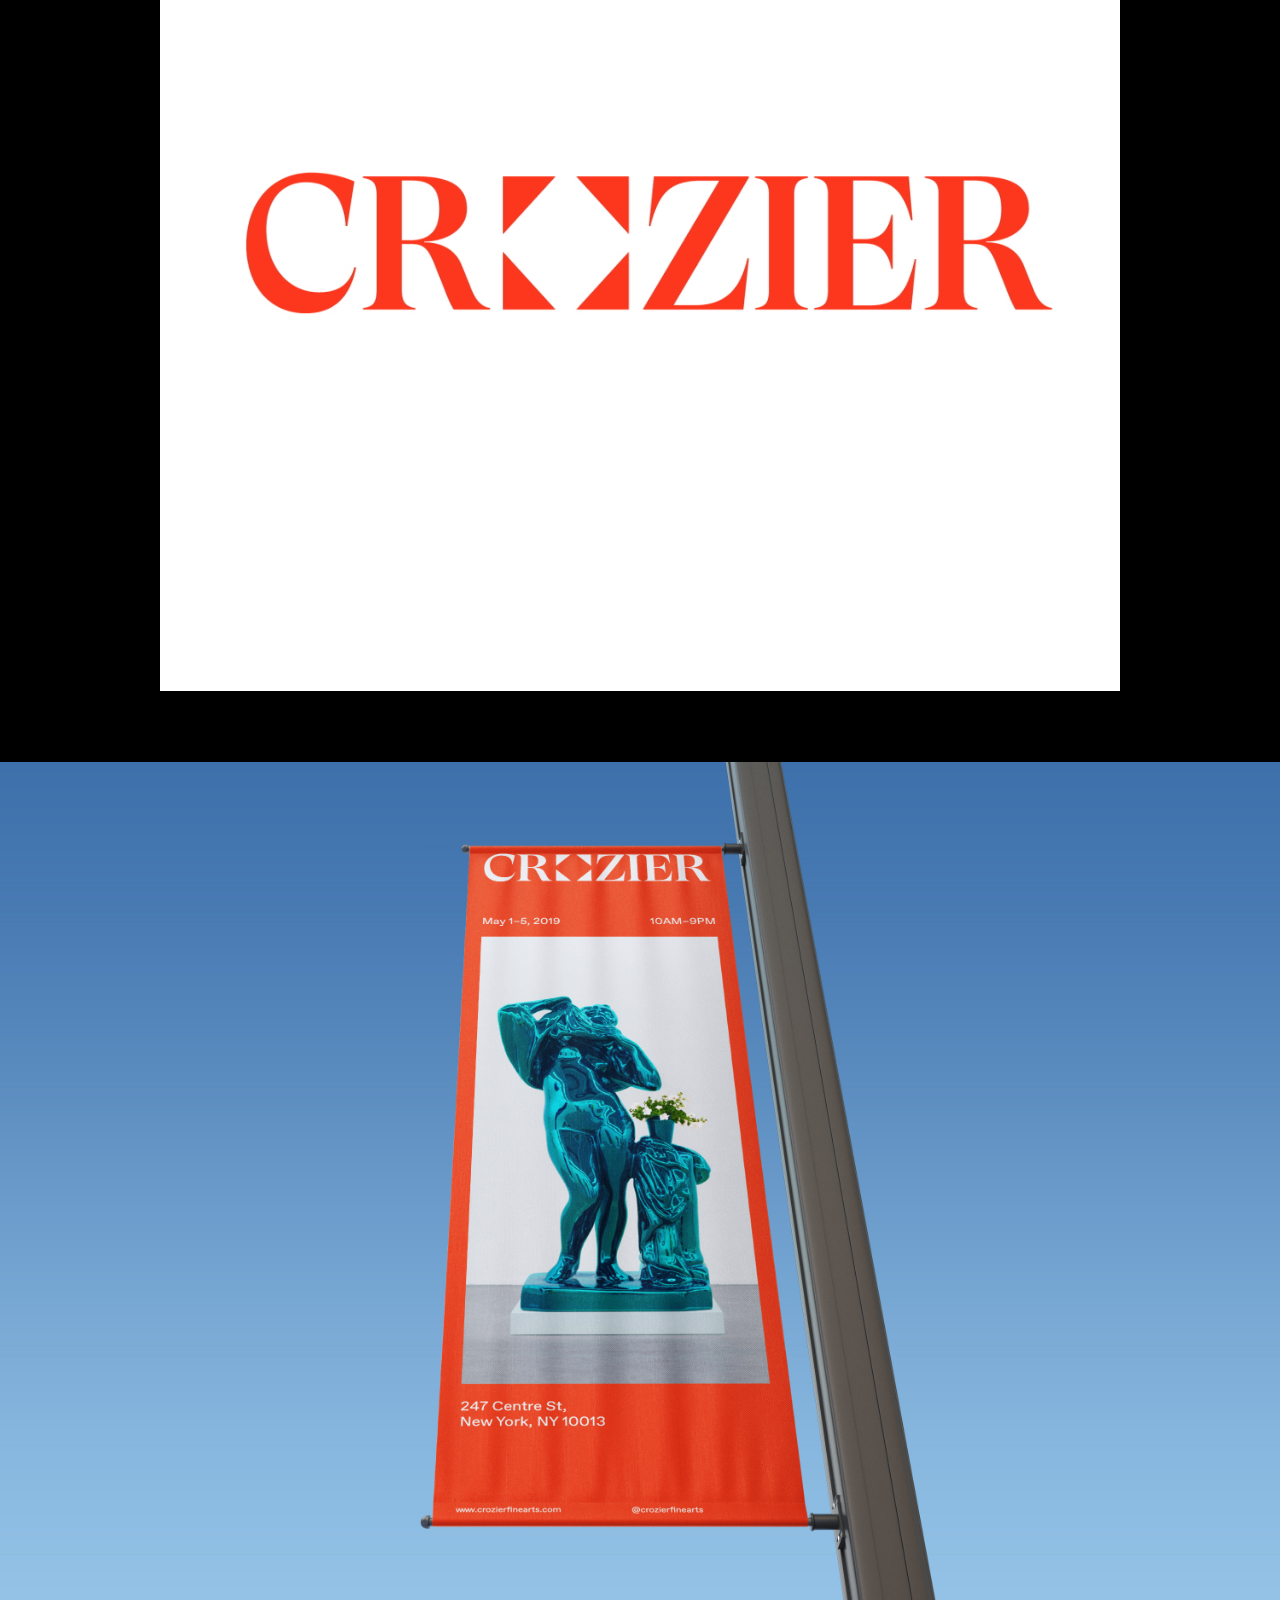
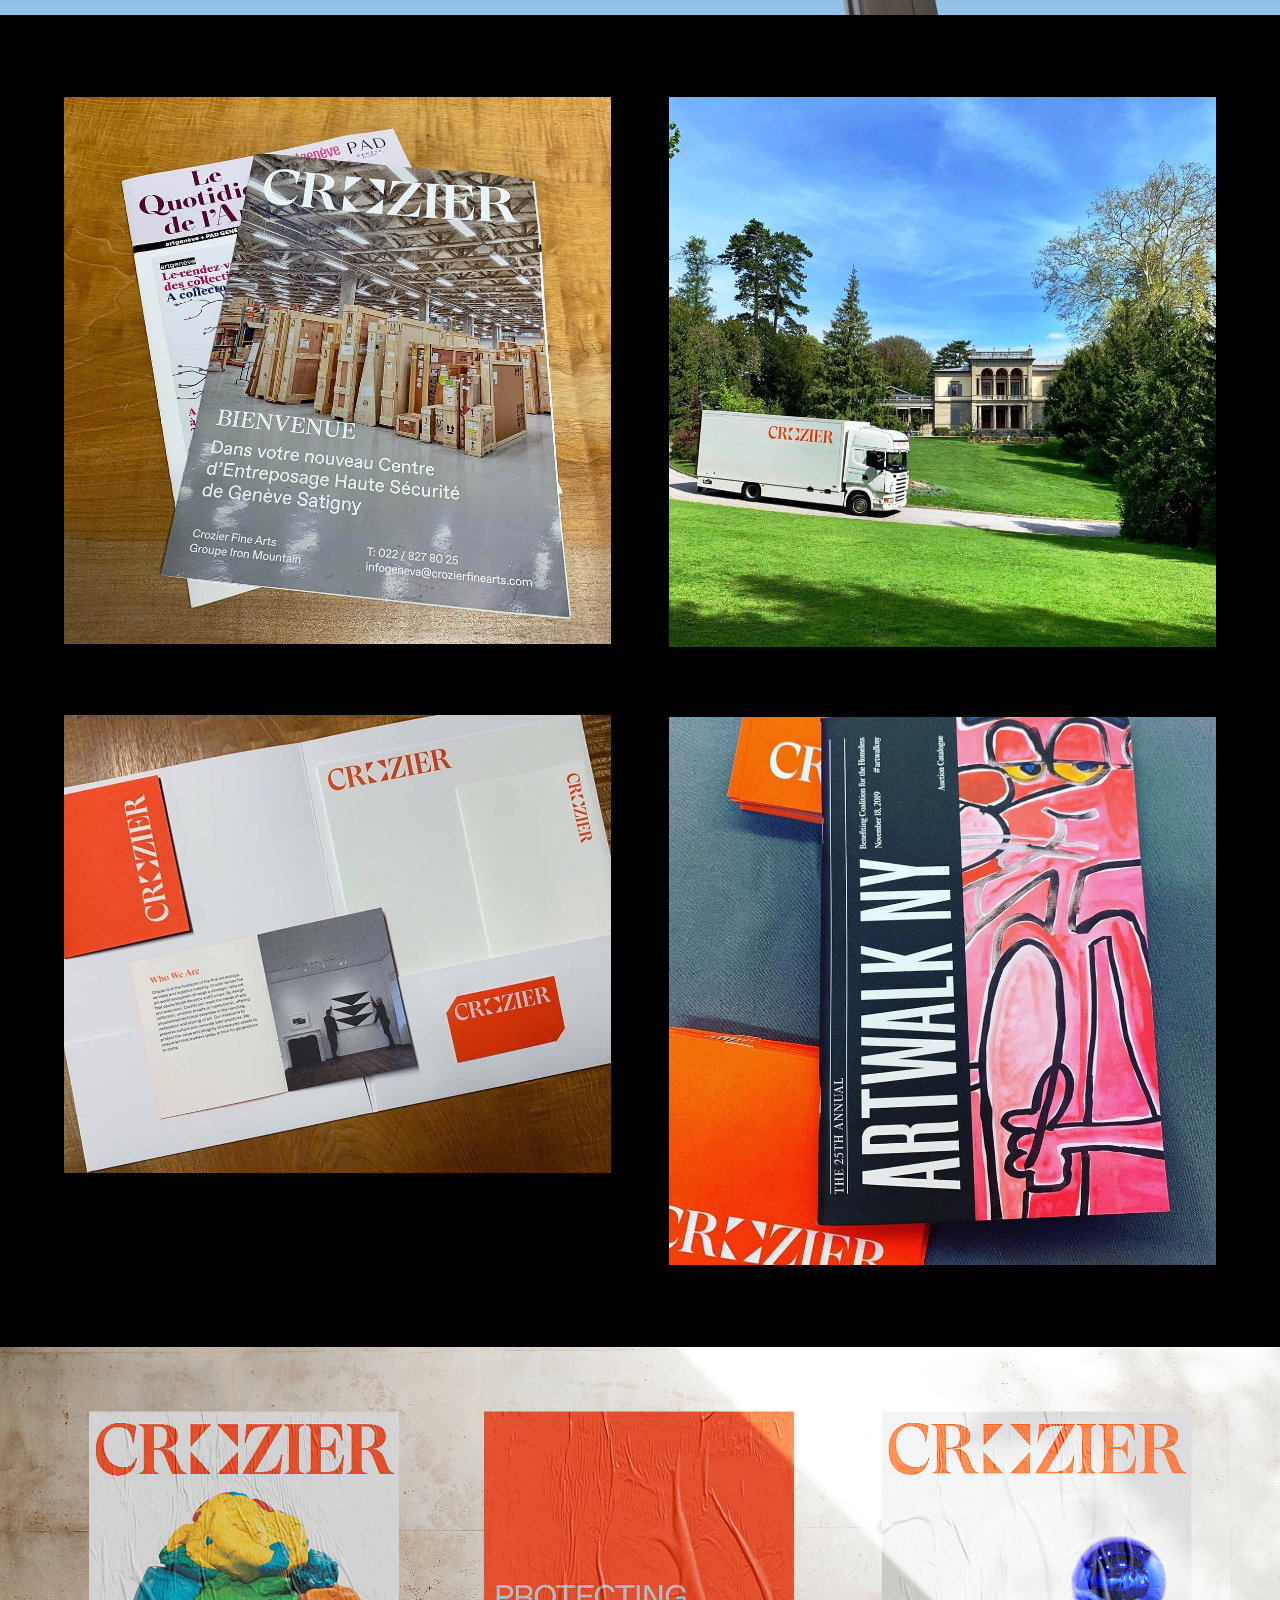
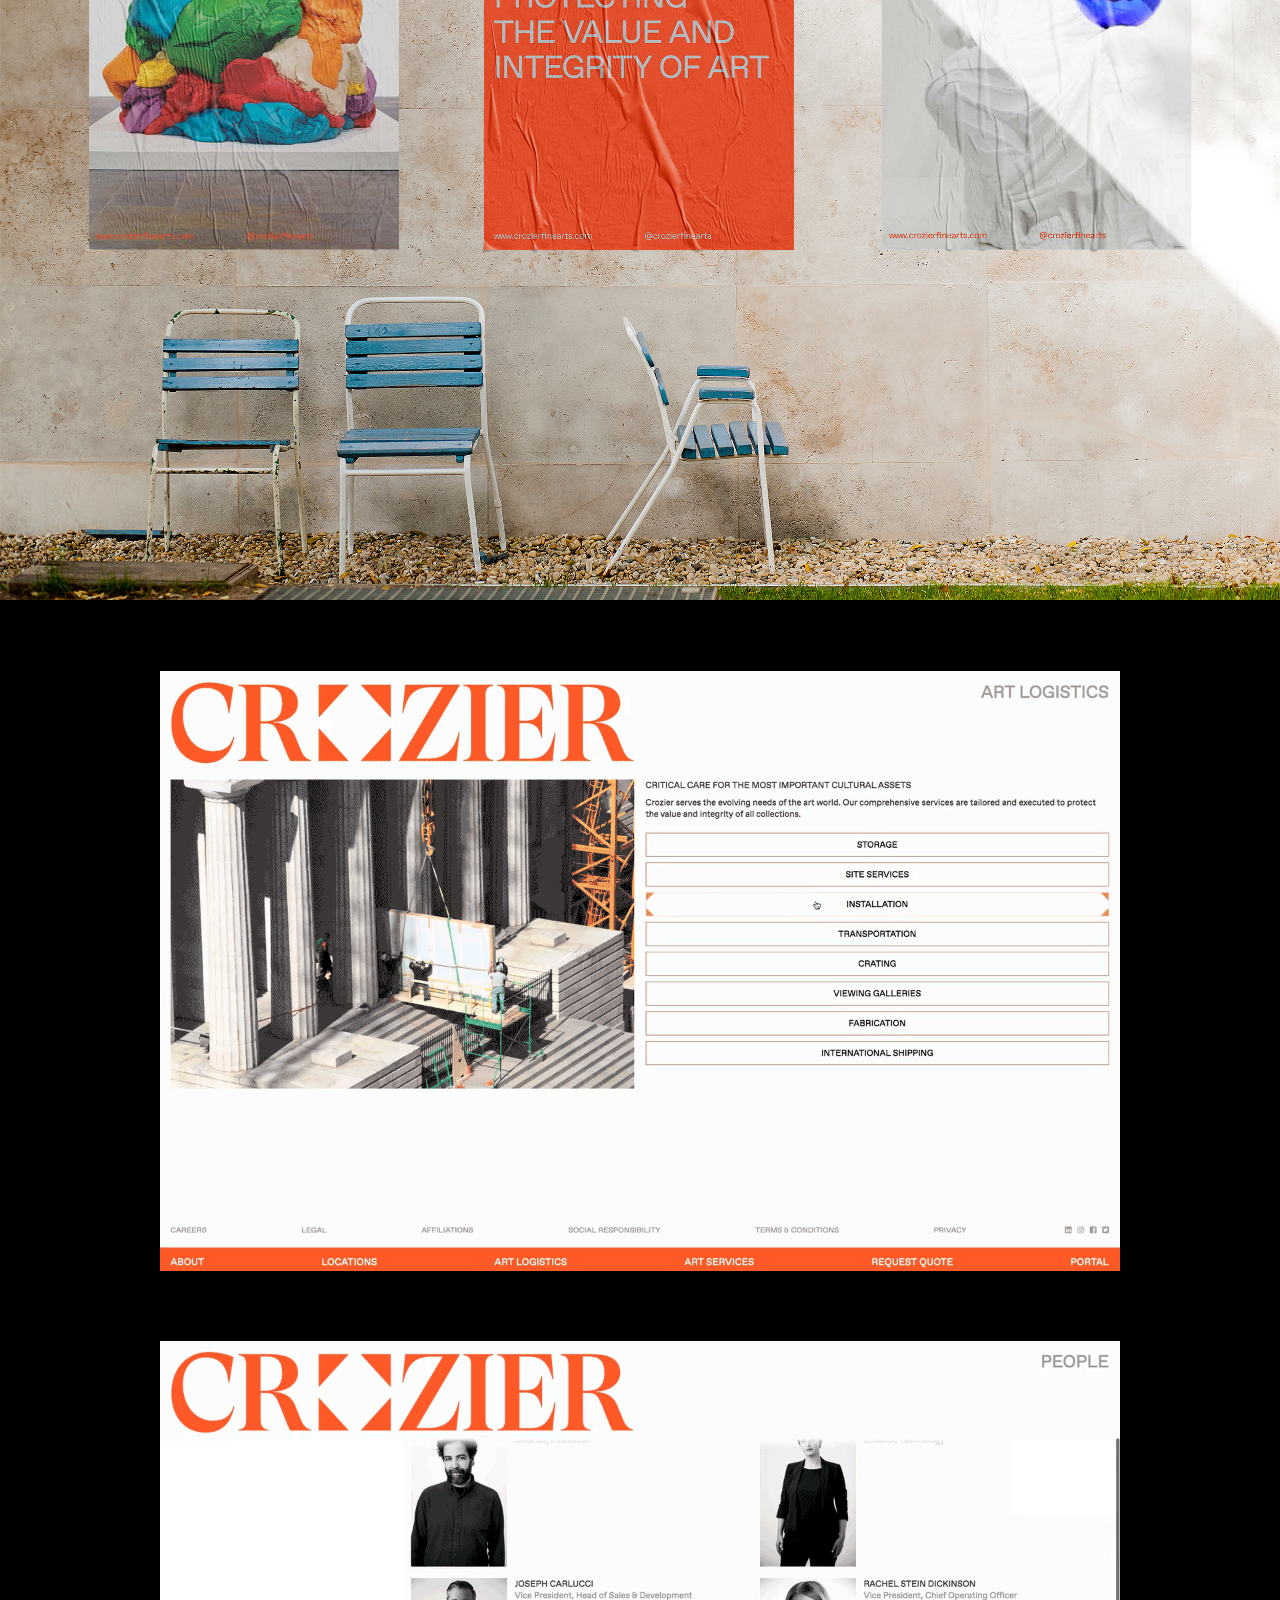
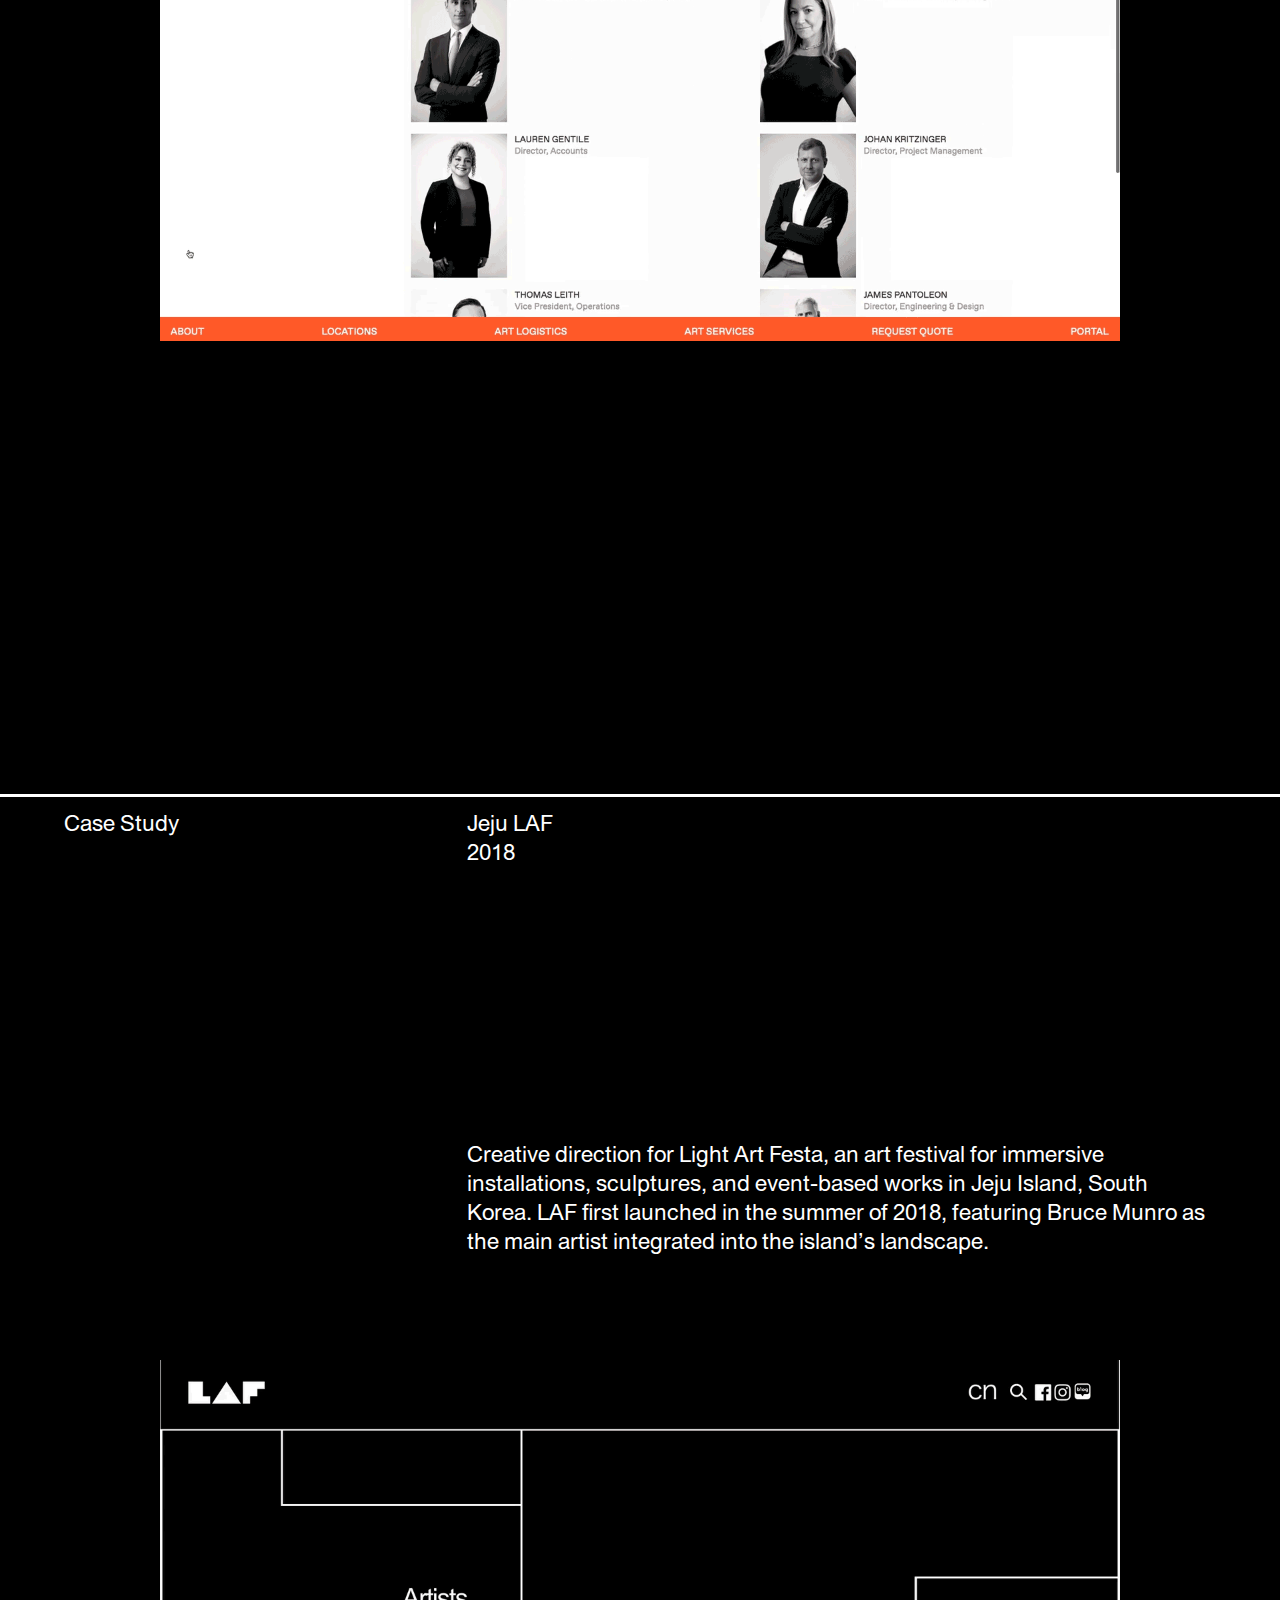
==== commit 8882ce46: "update" ====
--- a/index.html
+++ b/index.html
@@ -1146,10 +1146,10 @@
         <div class="dtext">
             <div class="section group">
                 <div class="col span_2_of_6">
-                    <p>Thank You</p>
+                    <p><br><br><br><br><br><br><br><br>Thank You</p>
                 </div>
                 <div class="col span_4_of_6">
-                    <p>jiminie@withprojects.org<br>@withprojects</p>
+                    <p><br><br><br><br><br><br><br><br>jiminie@withprojects.org<br>@withprojects</p>
                 </div>
             </div>
         </div>
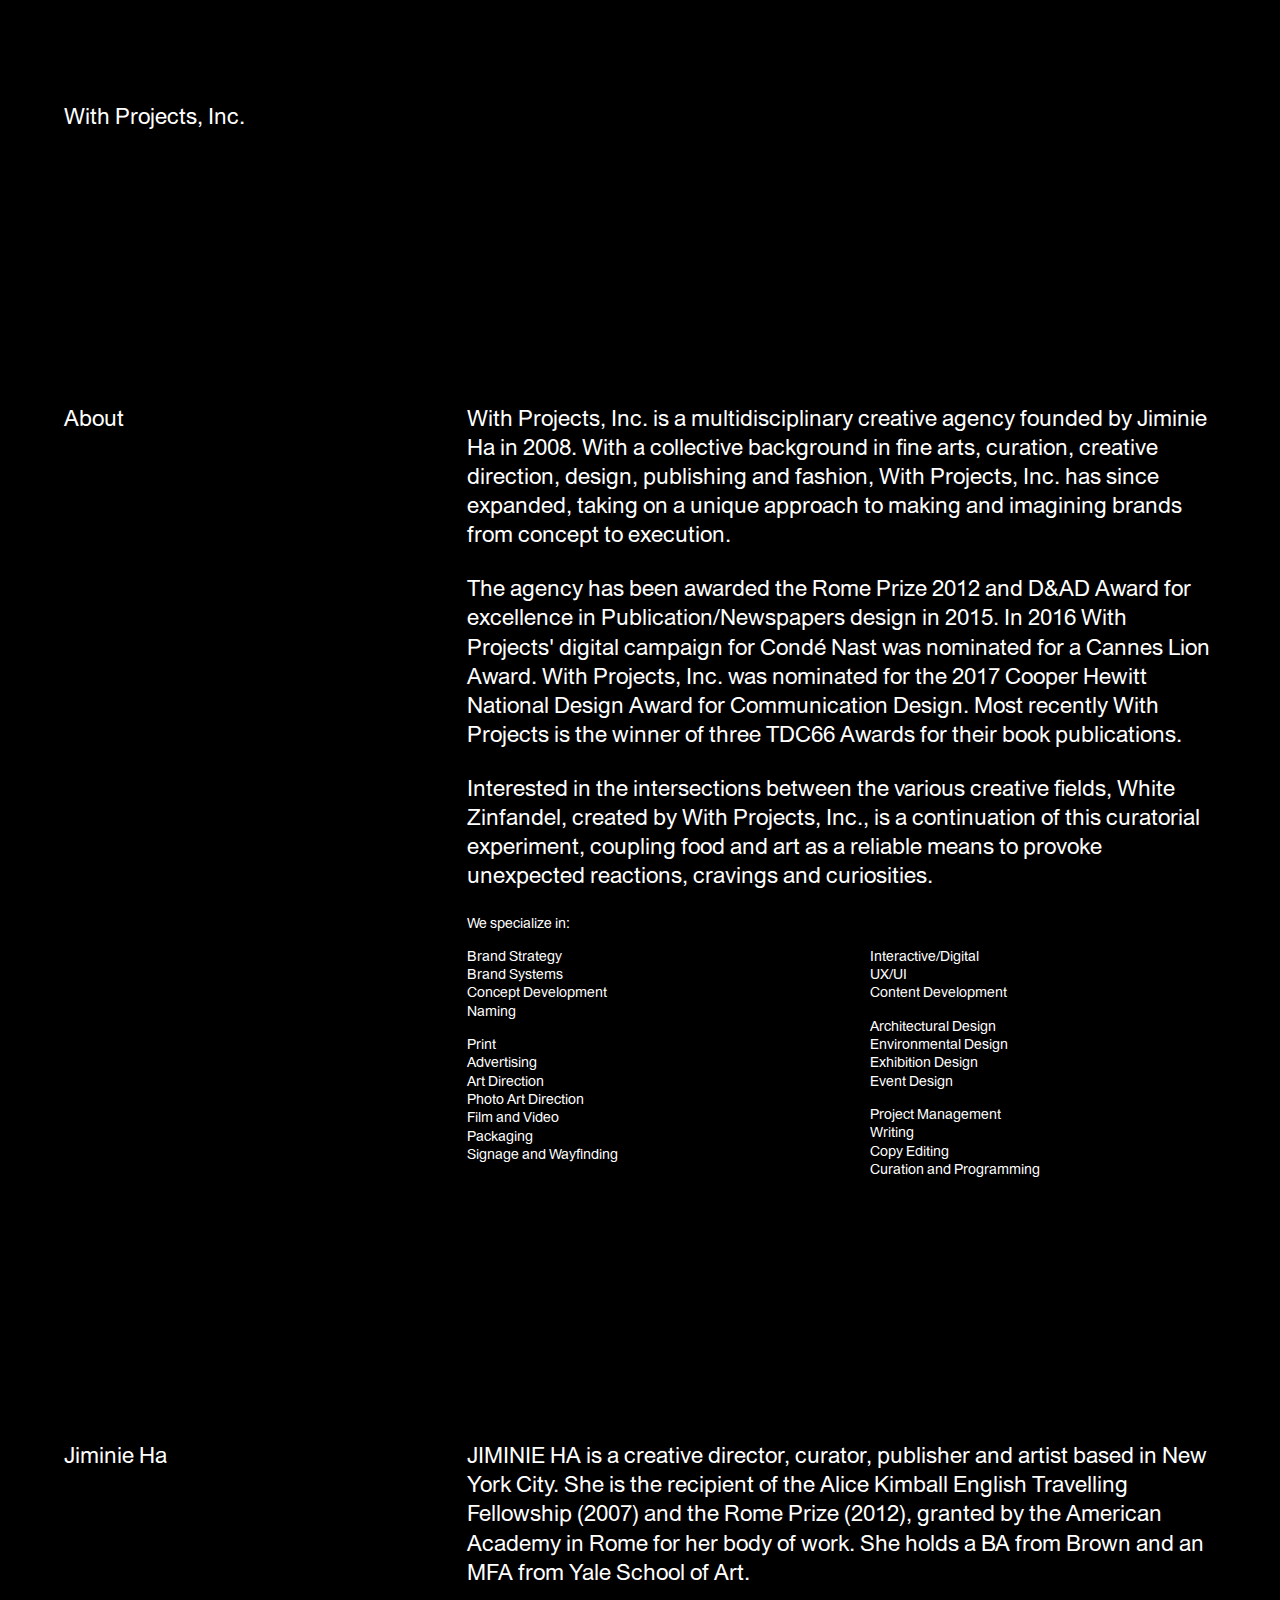
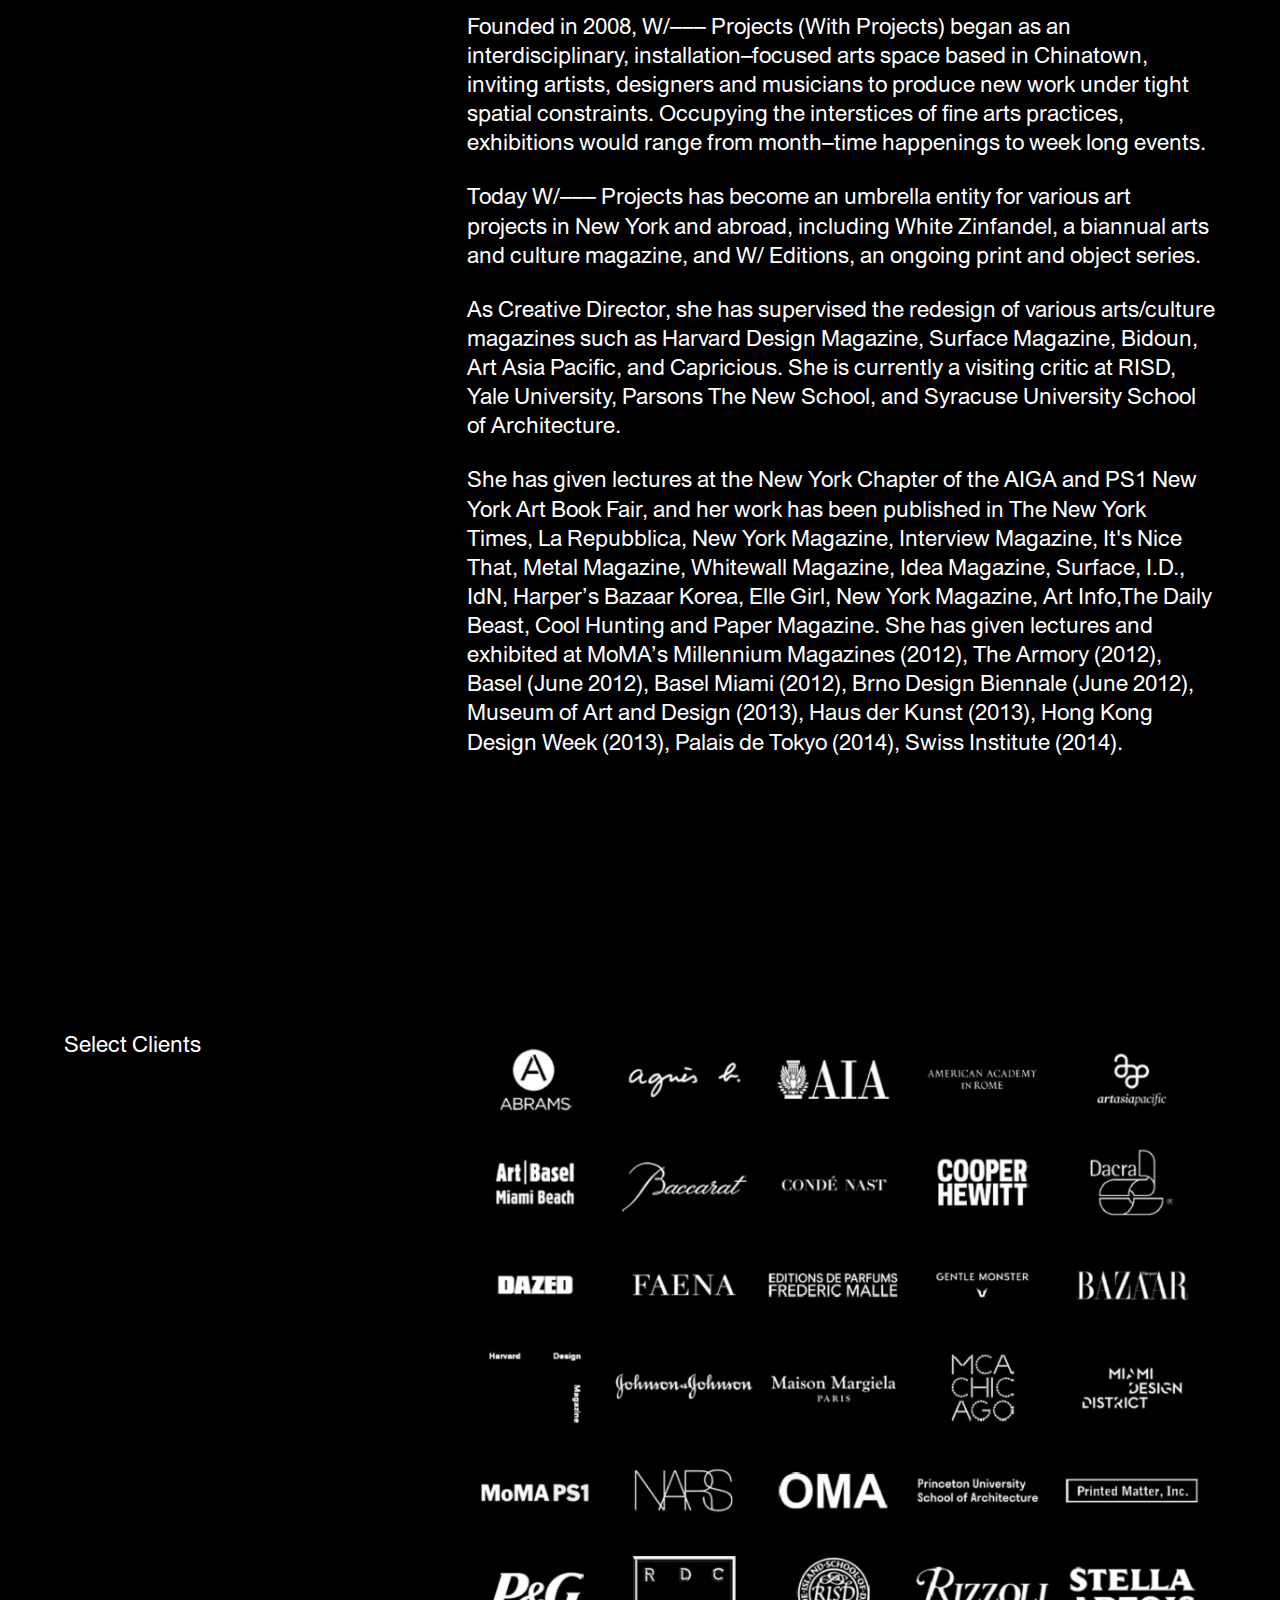
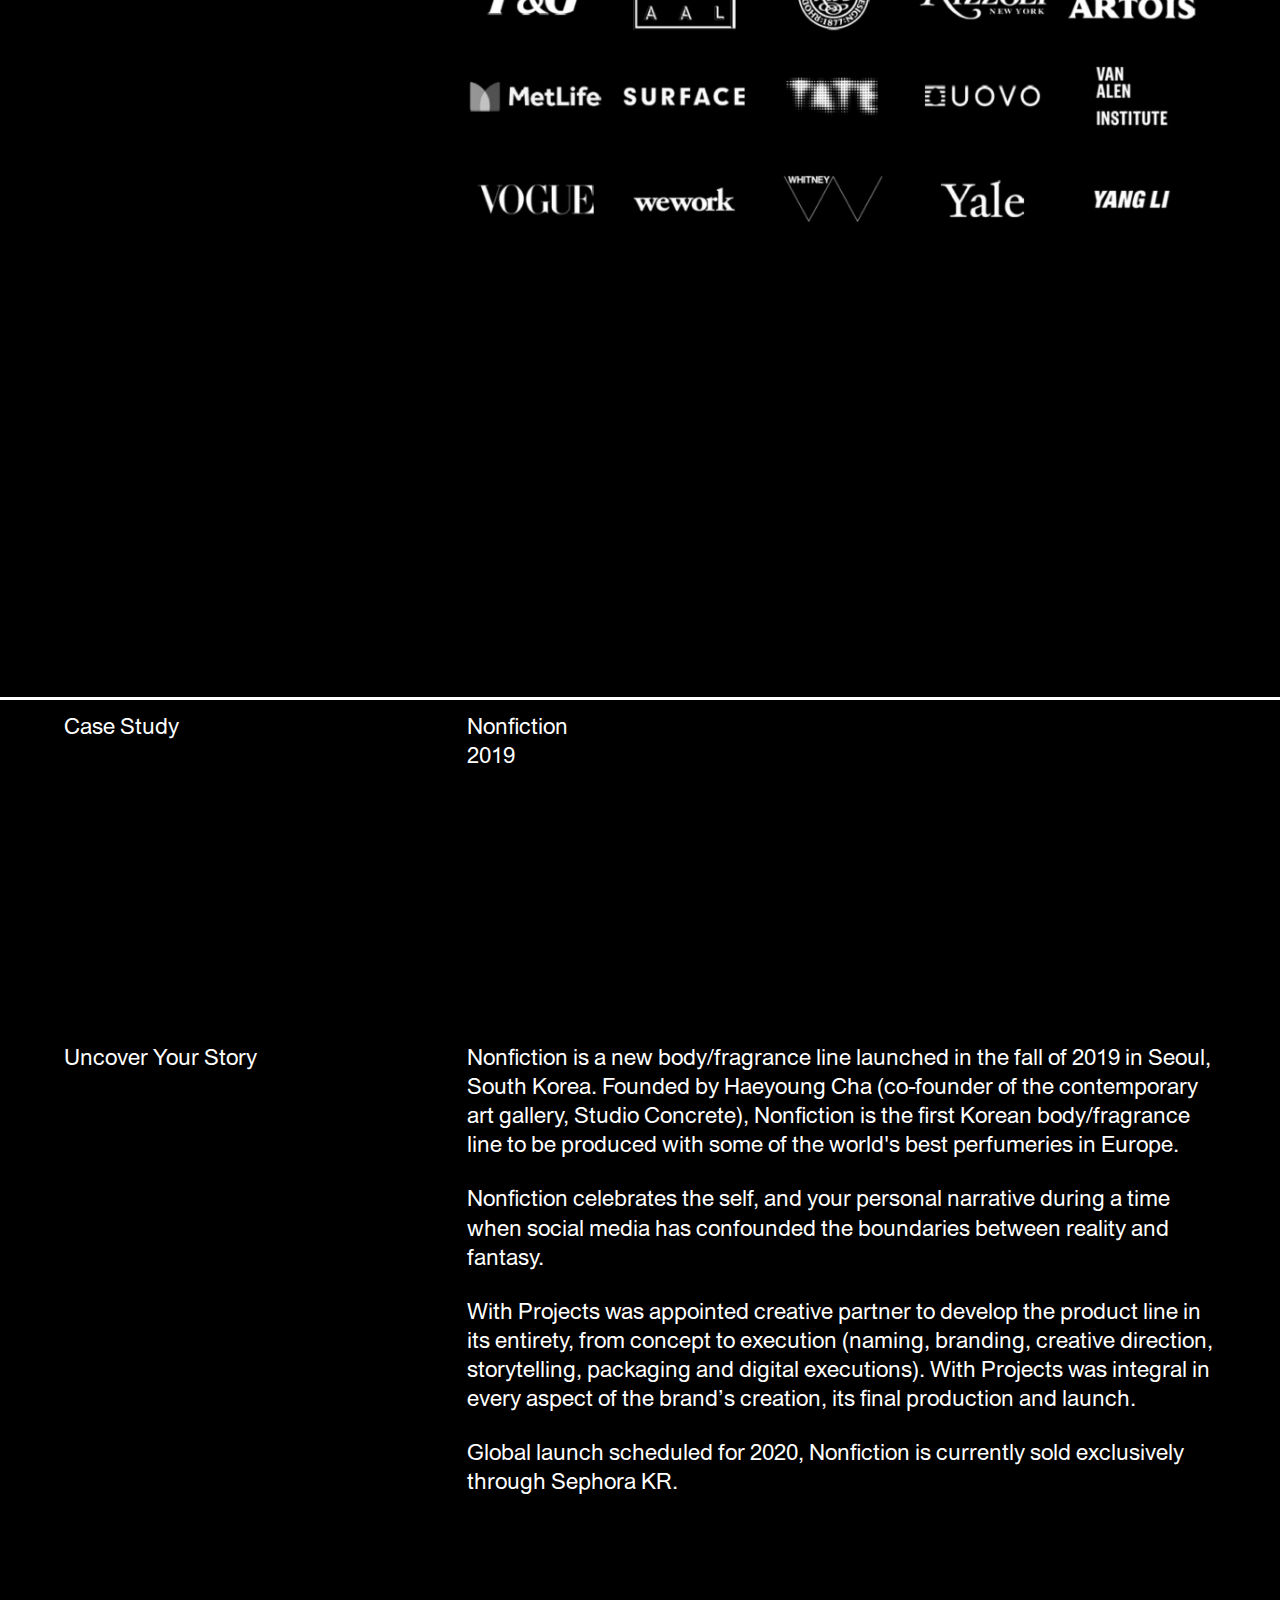
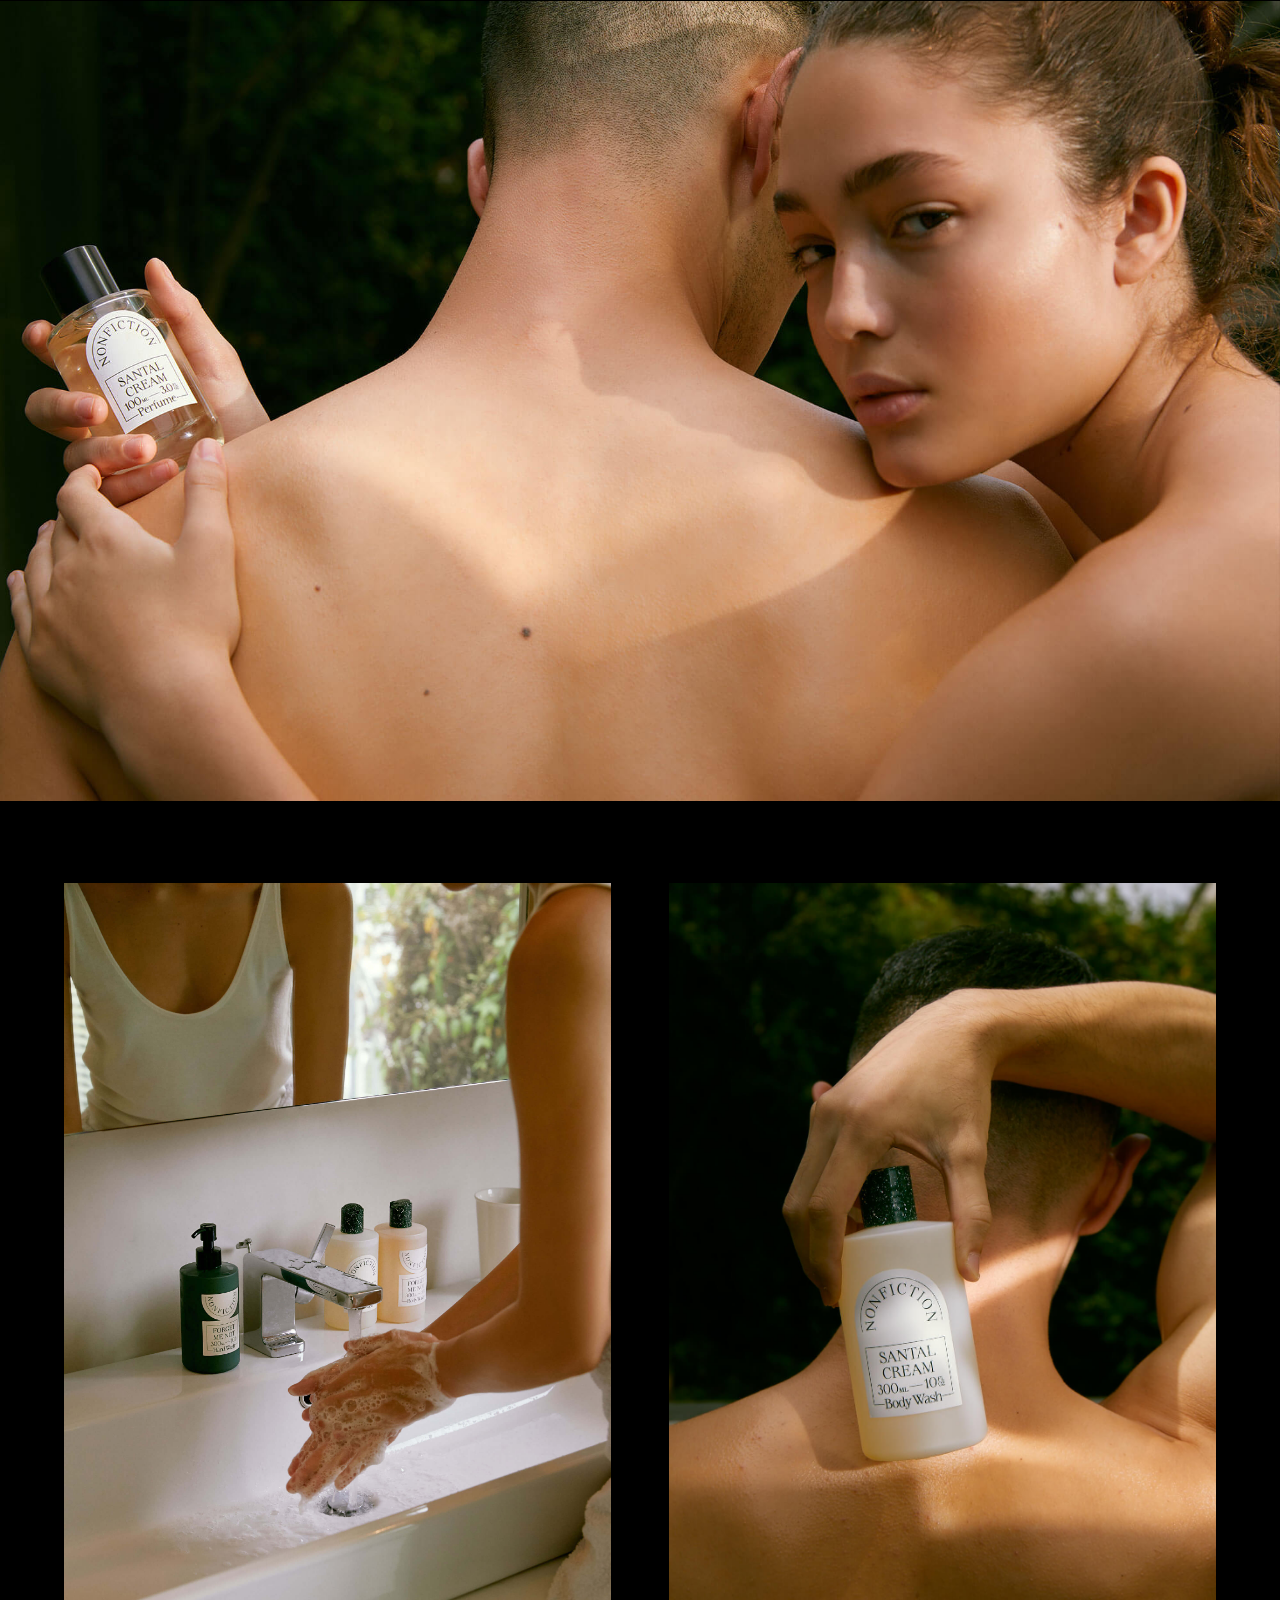
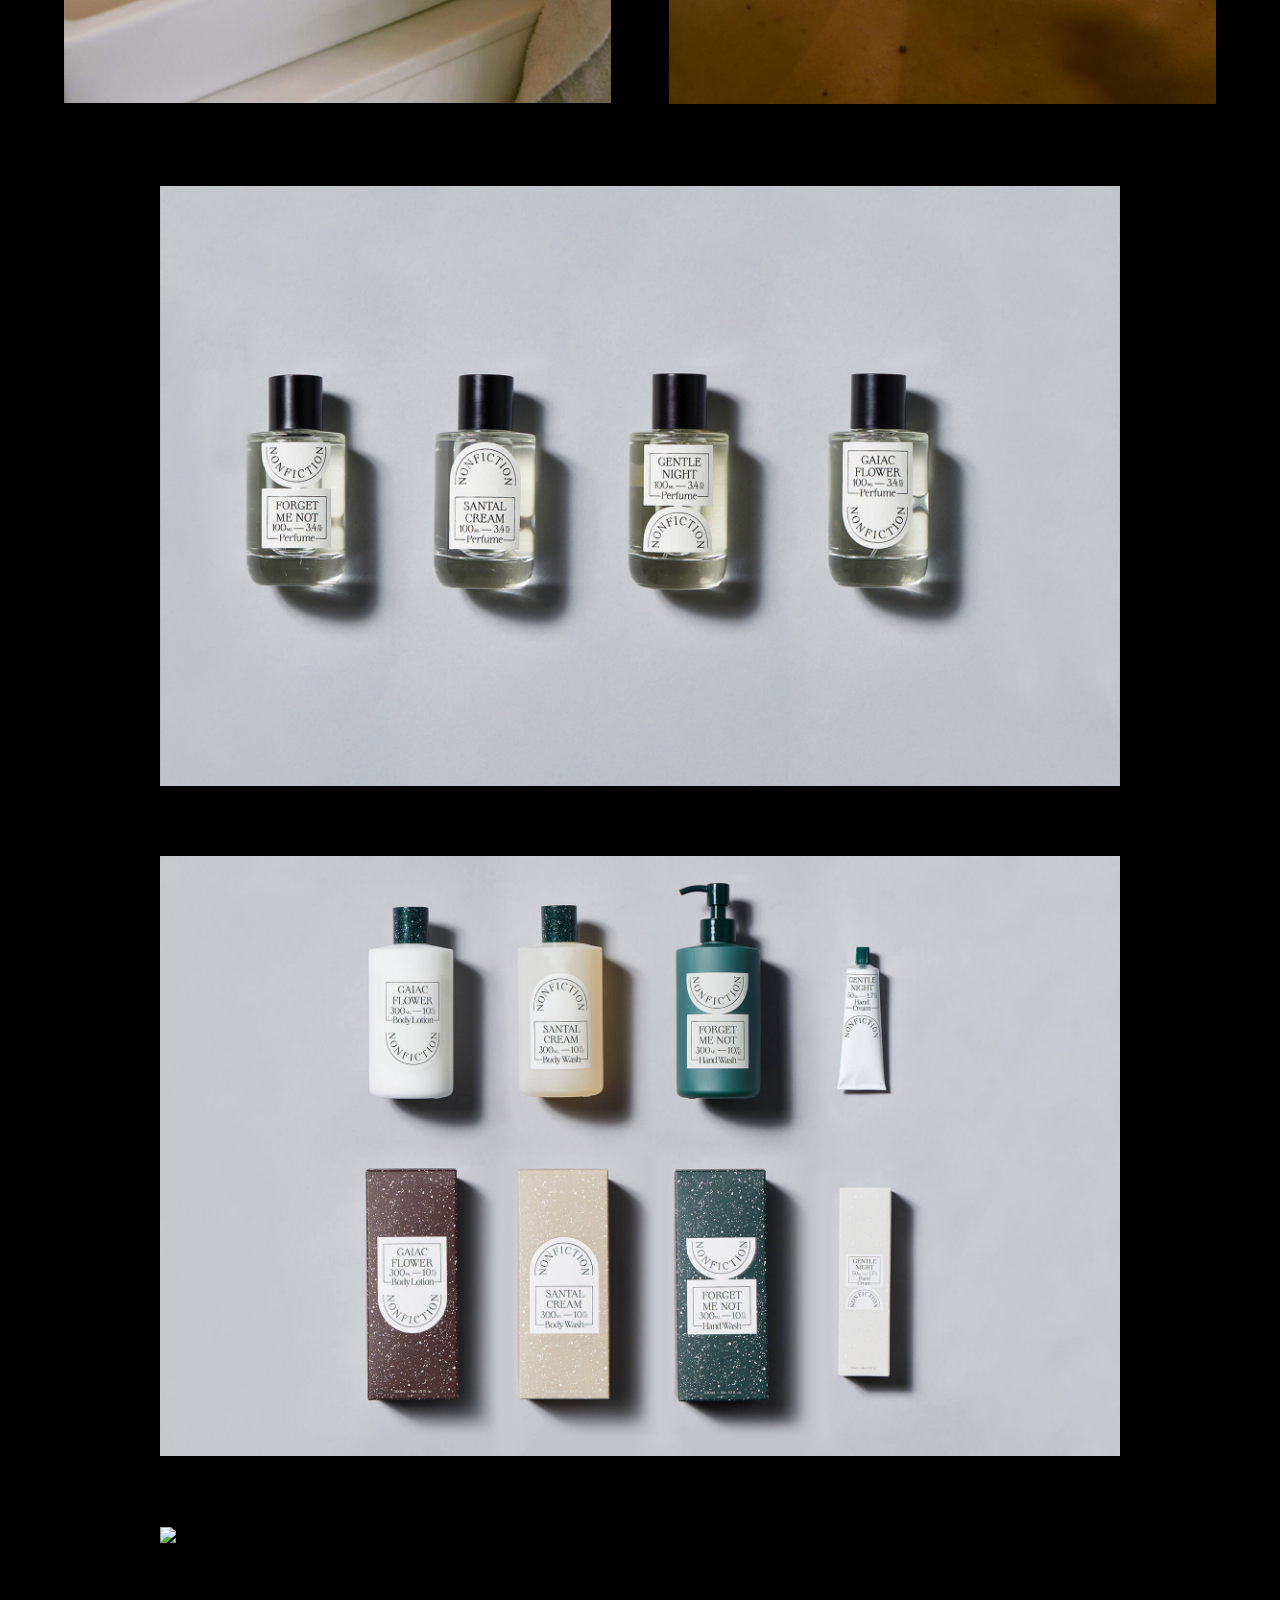
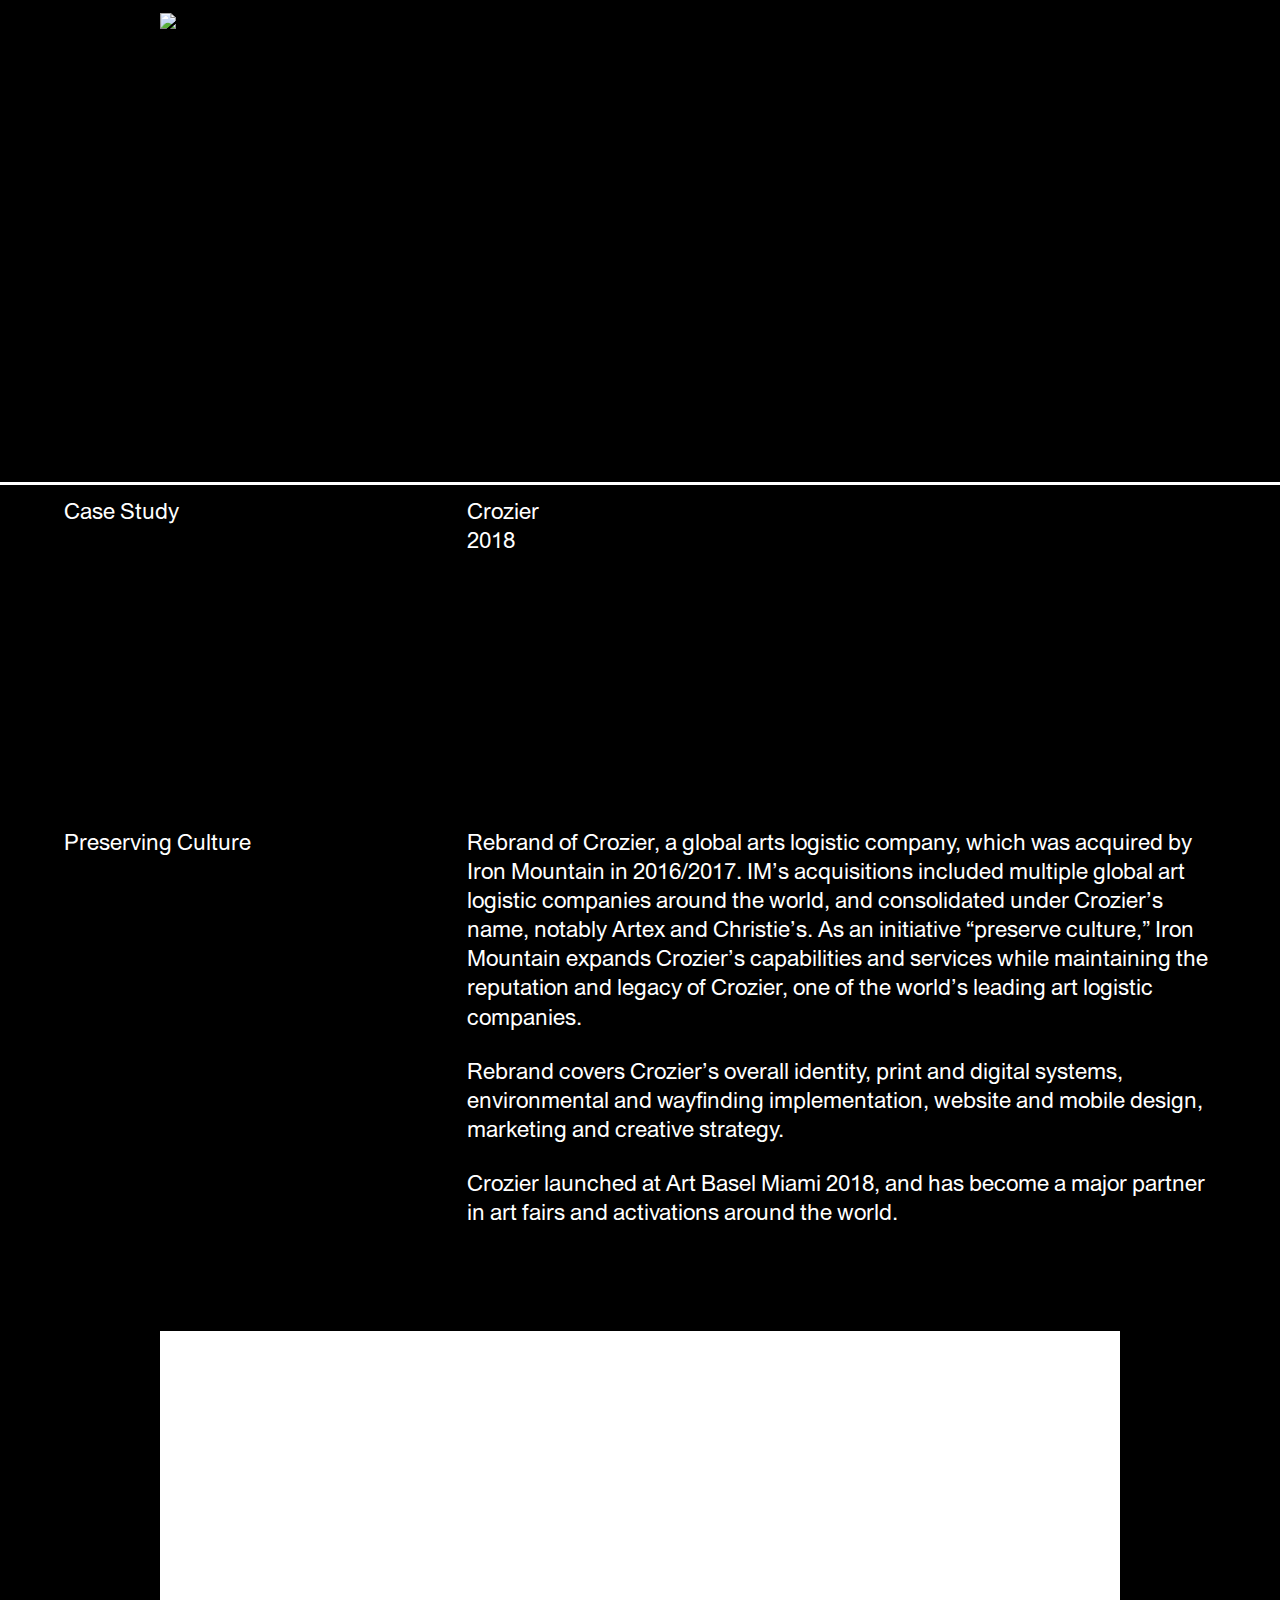
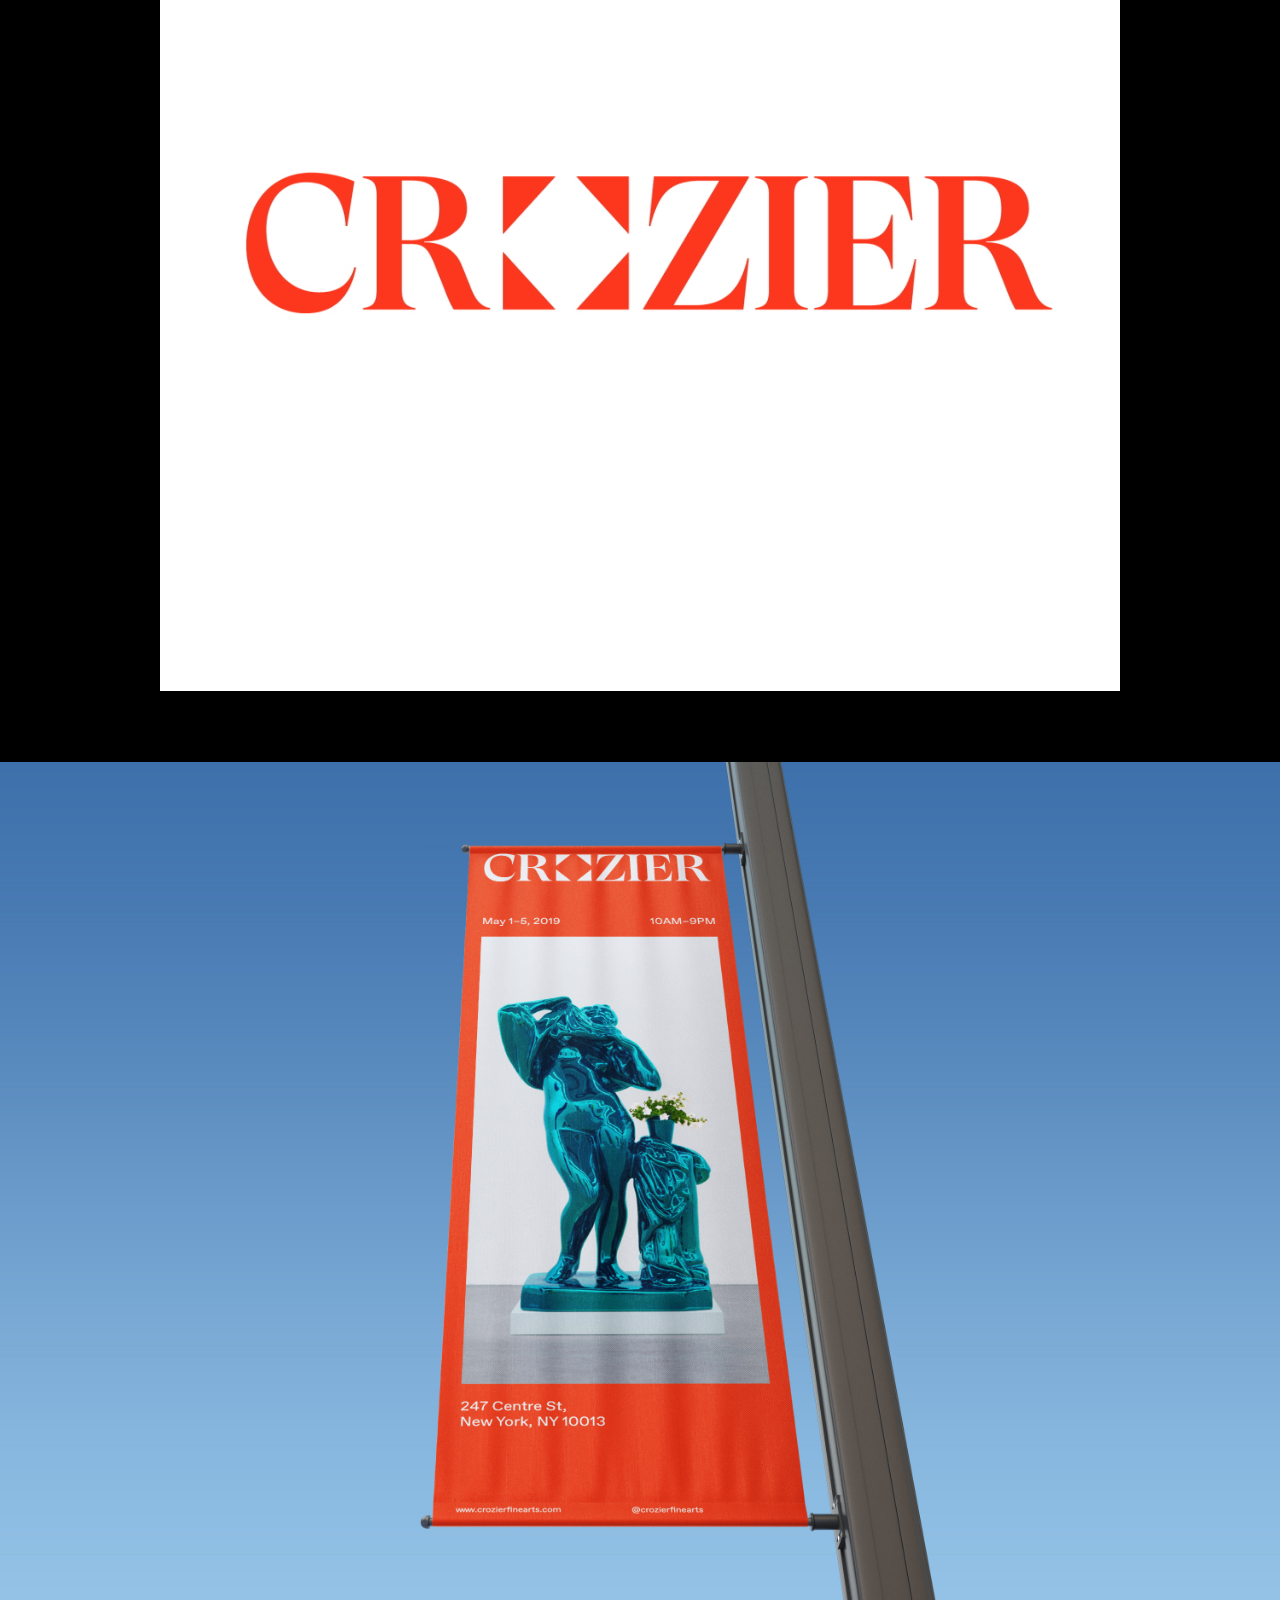
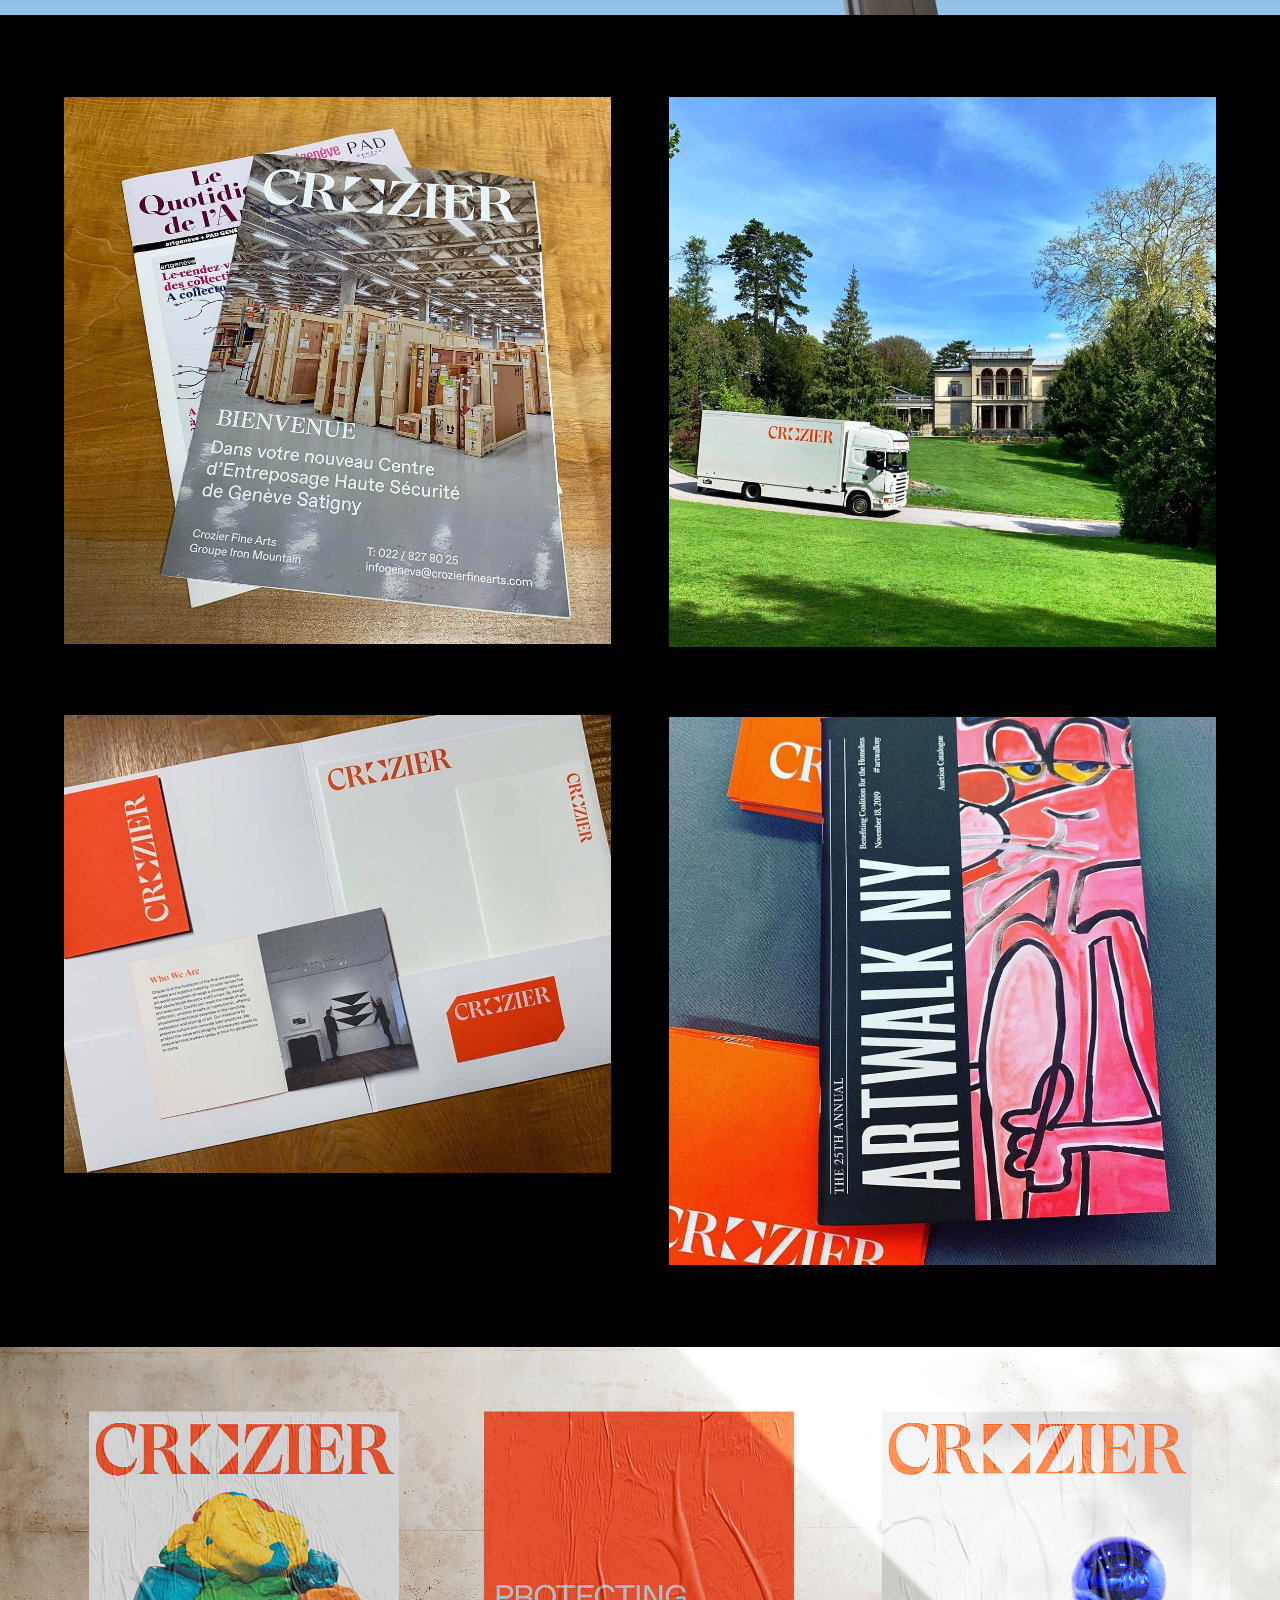
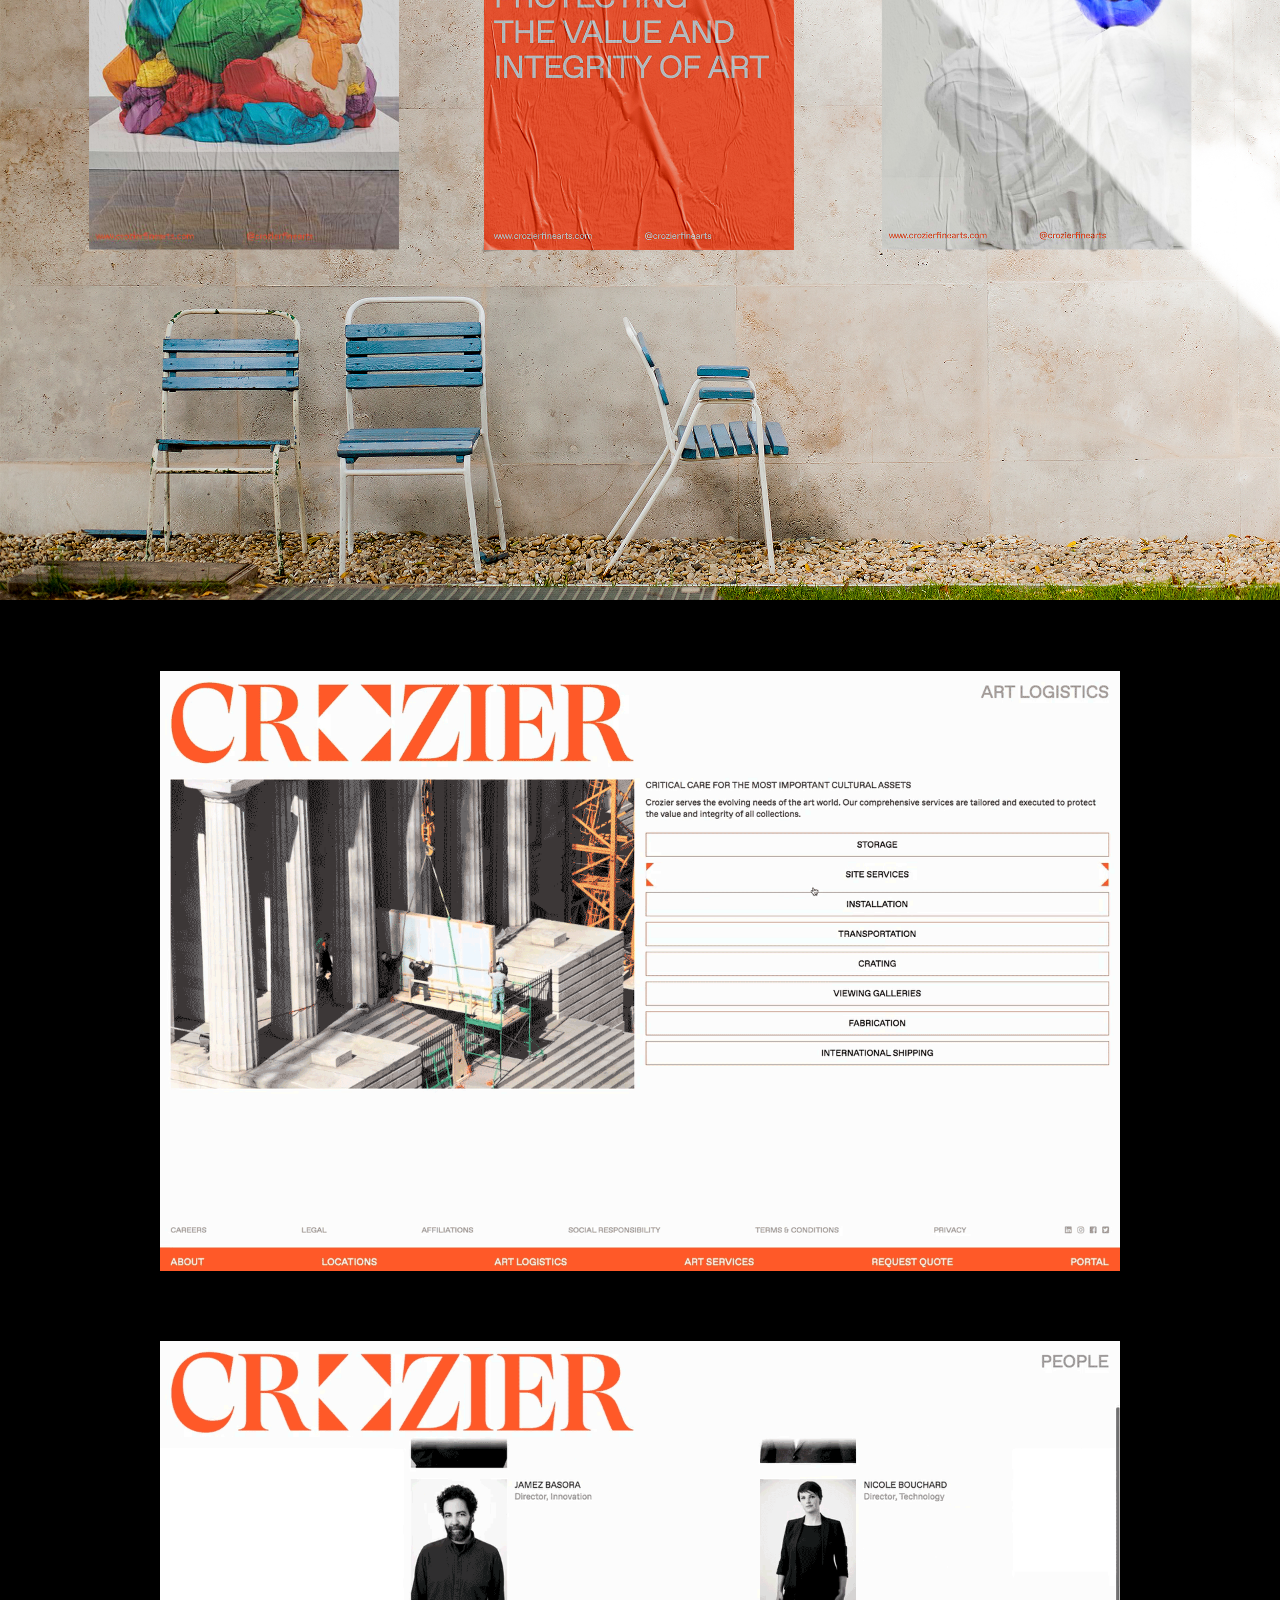
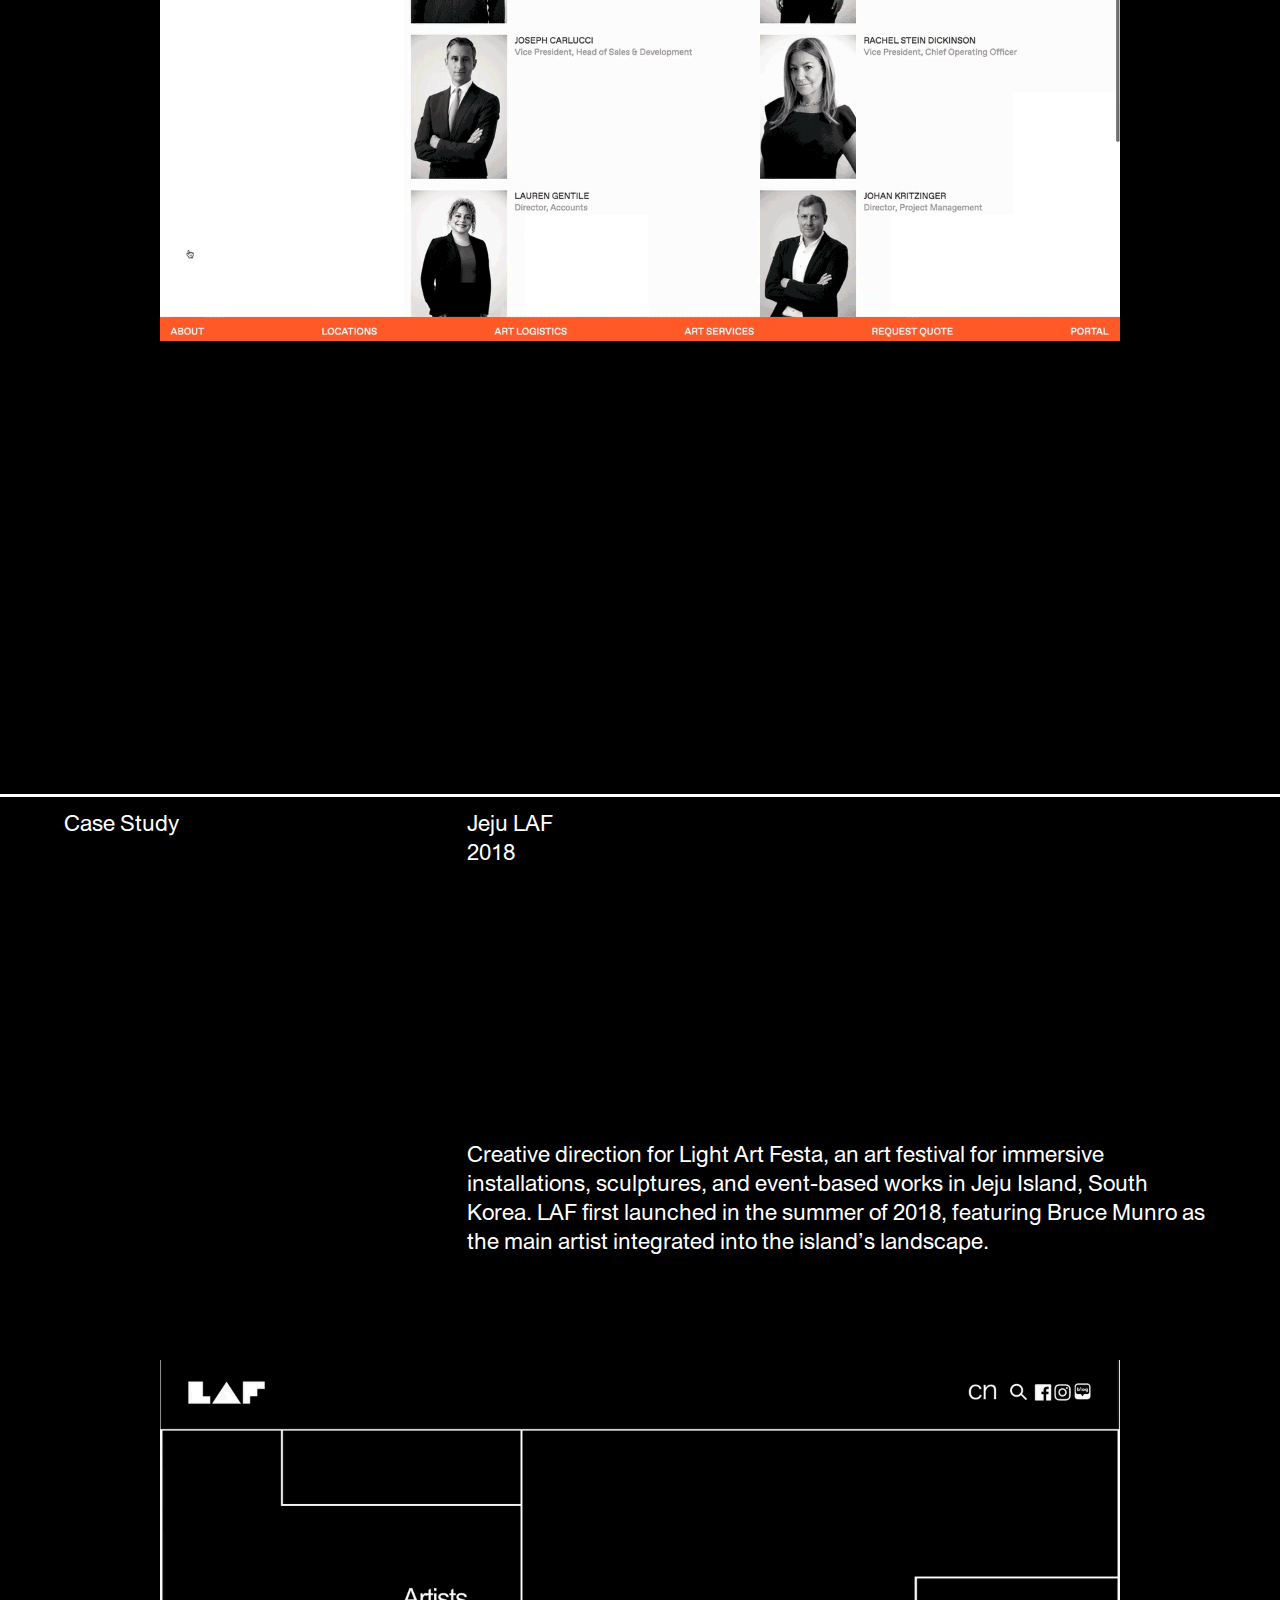
==== commit 3c7bda43: "mobile" ====
--- a/index.html
+++ b/index.html
@@ -294,6 +294,35 @@
             </div>
         </div>
     </div>
+    
+     <div class="mtext">
+        <div class="section group">
+            <div class="col span_6_of_6">
+                <p>Case Study</p><p>Nonfiction<br>
+                    2019</p><p>Uncover Your Story</p>  <p>Nonfiction is a new body/fragrance line launched in the fall of 2019 in Seoul, South Korea. Founded by Haeyoung Cha (co-founder of the contemporary art gallery, Studio Concrete), Nonfiction is the first Korean body/fragrance line to be produced with some of the world's best perfumeries in Europe.
+
+
+
+
+                </p>
+                <p>
+
+                    Nonfiction celebrates the self, and your personal narrative during a time when social media has confounded the boundaries between reality and fantasy.</p>
+                <p>
+
+                    With Projects was appointed creative partner to develop the product line in its entirety, from concept to execution (naming, branding, creative direction, storytelling, packaging and digital executions). With Projects was integral in every aspect of the brand’s creation, its final production and launch. </p>
+                <p>
+
+                    Global launch scheduled for 2020, Nonfiction is currently sold exclusively through Sephora KR.</p>
+            </div>
+           
+        </div>
+        <div class="spacer"></div>
+        <div class="section group">
+            
+
+        </div>
+    </div>
     <div class="spacer2"></div>
     <img src="img/NF/4nf_resize.jpg">
     <div class="spacer2"></div>
@@ -346,6 +375,28 @@
             </div>
         </div>
     </div>
+    
+    <div class="mtext">
+        <div class="section group">
+            <div class="col span_6_of_6">
+                <p>Case Study</p><p>Crozier<br>
+                    2018</p><p>Preserving Culture</p>           <p>Rebrand of Crozier, a global arts logistic company, which was acquired by Iron Mountain in 2016/2017. IM’s acquisitions included multiple global art logistic companies around the world, and consolidated under Crozier’s name, notably Artex and Christie’s. As an initiative “preserve culture,” Iron Mountain expands Crozier’s capabilities and services while maintaining the reputation and legacy of Crozier, one of the world’s leading art logistic companies.
+
+                </p>
+                <p>
+
+                    Rebrand covers Crozier’s overall identity, print and digital systems, environmental and wayfinding implementation, website and mobile design, marketing and creative strategy.</p>
+                <p>
+
+                    Crozier launched at Art Basel Miami 2018, and has become a major partner in art fairs and activations around the world.
+
+                </p>
+            </div>
+          
+        </div>
+       
+       
+    </div>
     <div class="spacer2"></div>
 
     <img class="webs" src="img/CZ/crozier.gif">
@@ -402,6 +453,24 @@
             </div>
         </div>
     </div>
+    
+    
+    
+    <div class="mtext">
+        <div class="section group">
+            <div class="col span_6_of_6">
+                <p>Case Study</p><p>Jeju LAF<br>
+                    2018</p>   <p>Creative direction for Light Art Festa, an art festival for immersive installations, sculptures, and event-based works in Jeju Island, South Korea. LAF first launched in the summer of 2018, featuring Bruce Munro as the main artist integrated into the island’s landscape.
+
+                </p>
+            </div>
+          
+        </div>
+        
+    
+    </div>
+    
+    
     <div class="spacer2"></div>
     <img class="webs" src="img/laf/laf_1.gif">
     <div class="spacer2"></div>
@@ -433,6 +502,28 @@
 
         </div>
     </div>
+    
+    
+    <div class="mtext">
+        <div class="section group">
+            <div class="col span_6_of_6">
+                <p>Case Study</p><p>MetLife Korea<br>
+                    2020</p> <p>
+                Creative Direction for repositioning of new brand world for MetLife Korea. As Metlife Global has
+rebranded itself, it has implemented new creative strategy and design sprints for all its regions around the world. This included compiling relevant regional and cultural research, developing a new photographic library, and a new design system for South Korea that spanned print, digital and out of home. Phase II are plan on launch in 2020.</p>
+            </div>
+            
+        </div>
+   
+  
+    </div>    
+    
+    
+    
+    
+    
+    
+    
     <div class="spacer2"></div>
     
     
@@ -533,6 +624,19 @@
         </div>
     </div>
     
+        <div class="mtext">
+        <div class="section group">
+            <div class="col span_6_of_6">
+                <p>Case Study</p><p>Gentle Monster<br>
+                    2016</p> <p>Creative and concept consultancy for Gentle Monster US. This includes the launch of GM’s first flagship in the United States, in Soho, NY, and GM’s 2016 NYFW Presentation at Milk Studios.</p>
+            </div>
+           
+        </div>
+        
+    
+    </div>
+    
+    
 
     <div class="spacer2"></div>
     <div class="video">
@@ -584,6 +688,24 @@
             </div>
         </div>
     </div>
+    
+    
+        <div class="mtext">
+        <div class="section group">
+            <div class="col span_6_of_6">
+                <p>Case Study</p><p>Downstairs<br>
+                    2016</p>   <p>Branding for an experimental artist-run exhibition space located in Brooklyn, New York. New brand system implemented on all print, digital platforms, and touchpoints.
+
+                </p>
+            </div>
+         
+        </div>
+        
+   
+    </div>
+    
+    
+    
      <div class="spacer2"></div>
           <img  class="webs" src="img/down/downstairs_4.jpg">
     <div class="spacer2"></div>
@@ -620,6 +742,23 @@
 
         </div>
     </div>
+    
+    
+    
+        <div class="mtext">
+        <div class="section group">
+            <div class="col span_6_of_6">
+                <p>Case Study</p><p>RISD Commons<br>
+                    2015</p>   <p>
+                Development of an exhibition system for The Commons, the new graphic design gallery at Rhode Island School of Design. The Commons has incorporated a modular hanging system with collapsable latches which offer new and inventive ways of hanging and creating new space within the gallery.</p>
+            </div>
+            
+        </div>
+       
+     
+    </div>
+    
+    
     
     
     <div class="spacer2"></div>
@@ -995,11 +1134,9 @@
             <div class="col span_4_of_6">
                 <p class="abs">2016—</p>
             </div>
-        </div> </div>
-        
-        
-        
-        
+        </div> 
+        
+    
         <div class="spacer"></div>
         <div class="section group">
             <div class="col span_2_of_6"><p class="abs">Ze Books</p></div>
@@ -1011,6 +1148,27 @@
             </div>
 
         </div>
+        </div>
+    
+       <div class="mtext">
+        <div class="section group">
+            <div class="col span_6_of_6">
+                <p class="abs">Artbooks</p> <p class="abs">2016—</p>
+            </div>
+        
+        </div> 
+        
+    
+        <div class="spacer"></div>
+        <div class="section group">
+            <div class="col span_6_of_6"><p class="abs">Ze Books</p>     <p class="abs">
+                Creative partner for Ze Books, a hardcover trade book series founded by Michael Zilkha, published by Unnamed Publishers. The series celebrates the cultural impact of seminal artists and writers of the past fifty years. This series includes semi-autobiographical unpublished writings of Glenn O’Brien, Nick Flynn, Jon Bradshaw, Roni Horn, Claudia Rankine, and many more.</p>
+                <p class="abs">TDC 66 Communication Design Certificate of Typographic Excellence</p></div>
+     
+
+        </div>
+        </div>
+    
     <div class="spacer2"></div>
         <img  src="img/ZE/zeee.gif">
     
@@ -1027,6 +1185,9 @@
         <img class="print" src="img/ZE/ze_3.gif">
     
     <div class="spacer2"></div>
+    
+    
+      <div class="dtext">
            <div class="section group">
             <div class="col span_2_of_6"><p class="abs">The Art Happens Here: <br>Net Art Anthology</p></div>
             <div class="col span_4_of_6">
@@ -1036,7 +1197,20 @@
                 
             </div>
 
-        </div>
+          </div></div>
+     <div class="mtext">
+           <div class="section group">
+            <div class="col span_6_of_6"><p class="abs">The Art Happens Here: <br>Net Art Anthology</p>
+              <p class="abs">
+                Creative direction for Rhizome’s catalog in tandem with its exhibition, The Art Happens Here: Net Art Anthology, which opened early January, 2019, at the New Museum. The catalog features works and writings from Cory Arcangel, Lynn Hershman Leeson, Paper Rad, Jon Rafman, Bunny Rogers, Seth Price, Petra Cortright, Kari Altmann, Martine Syms, Devin Kenny, Cecile B. Evans, and many more.</p>
+                <p class="abs">TDC 66 Communication Design Certificate of Typographic Excellence</p> 
+               
+               </div>
+    
+
+          </div></div>
+    
+    
        <div class="spacer2"></div>
     
     <img class="print" src="img/book/netart_1.jpg">
@@ -1067,16 +1241,22 @@
     </div>
     
            <div class="spacer2"></div>
+    
+    
+    <div class="dtext">
              <div class="section group">
             <div class="col span_2_of_6"><p class="abs">Dazed Korea Issue 110 </p></div>
             <div class="col span_4_of_6">
                 <p class="abs">
                 Art and concept direction for Dazed & Confused Korea. Influenced by censorship regulations in South Korea, we obscured body parts of the models with re-cropped public domain artworks that are exact matches of the models’ silhouettes.</p>
-                
-                
-            </div>
-
-        </div>
+            </div></div></div>
+    <div class="mtext">
+             <div class="section group">
+            <div class="col span_6_of_6"><p class="abs">Dazed Korea Issue 110 </p><p class="abs">
+                Art and concept direction for Dazed & Confused Korea. Influenced by censorship regulations in South Korea, we obscured body parts of the models with re-cropped public domain artworks that are exact matches of the models’ silhouettes.</p></div>
+            </div></div>
+    
+    
     <div class="spacer2"></div>
     <img class="print" src="img/dkr/DKR_1.jpg">
     <div class="spacer2"></div>
@@ -1094,17 +1274,18 @@
         </div></div>
         <div class="spacer2"></div>
         
-        
+        <div class="dtext">
               <div class="section group">
             <div class="col span_2_of_6"><p class="abs">Dazed Korea x Kyuk Oh </p></div>
             <div class="col span_4_of_6">
                 <p class="abs">
+                Special Edition book with Converse and Hyuk Oh.</p><p class="abs">
                 Special Edition book with Converse and Hyuk Oh.</p>
-                
-                
-            </div>
-
-        </div>
+            </div> </div></div>
+    
+       
+    
+    
     <div class="spacer2"></div>
           <img class="print" src="img/dkr/DKR_6.jpg">
         <div class="spacer2"></div>
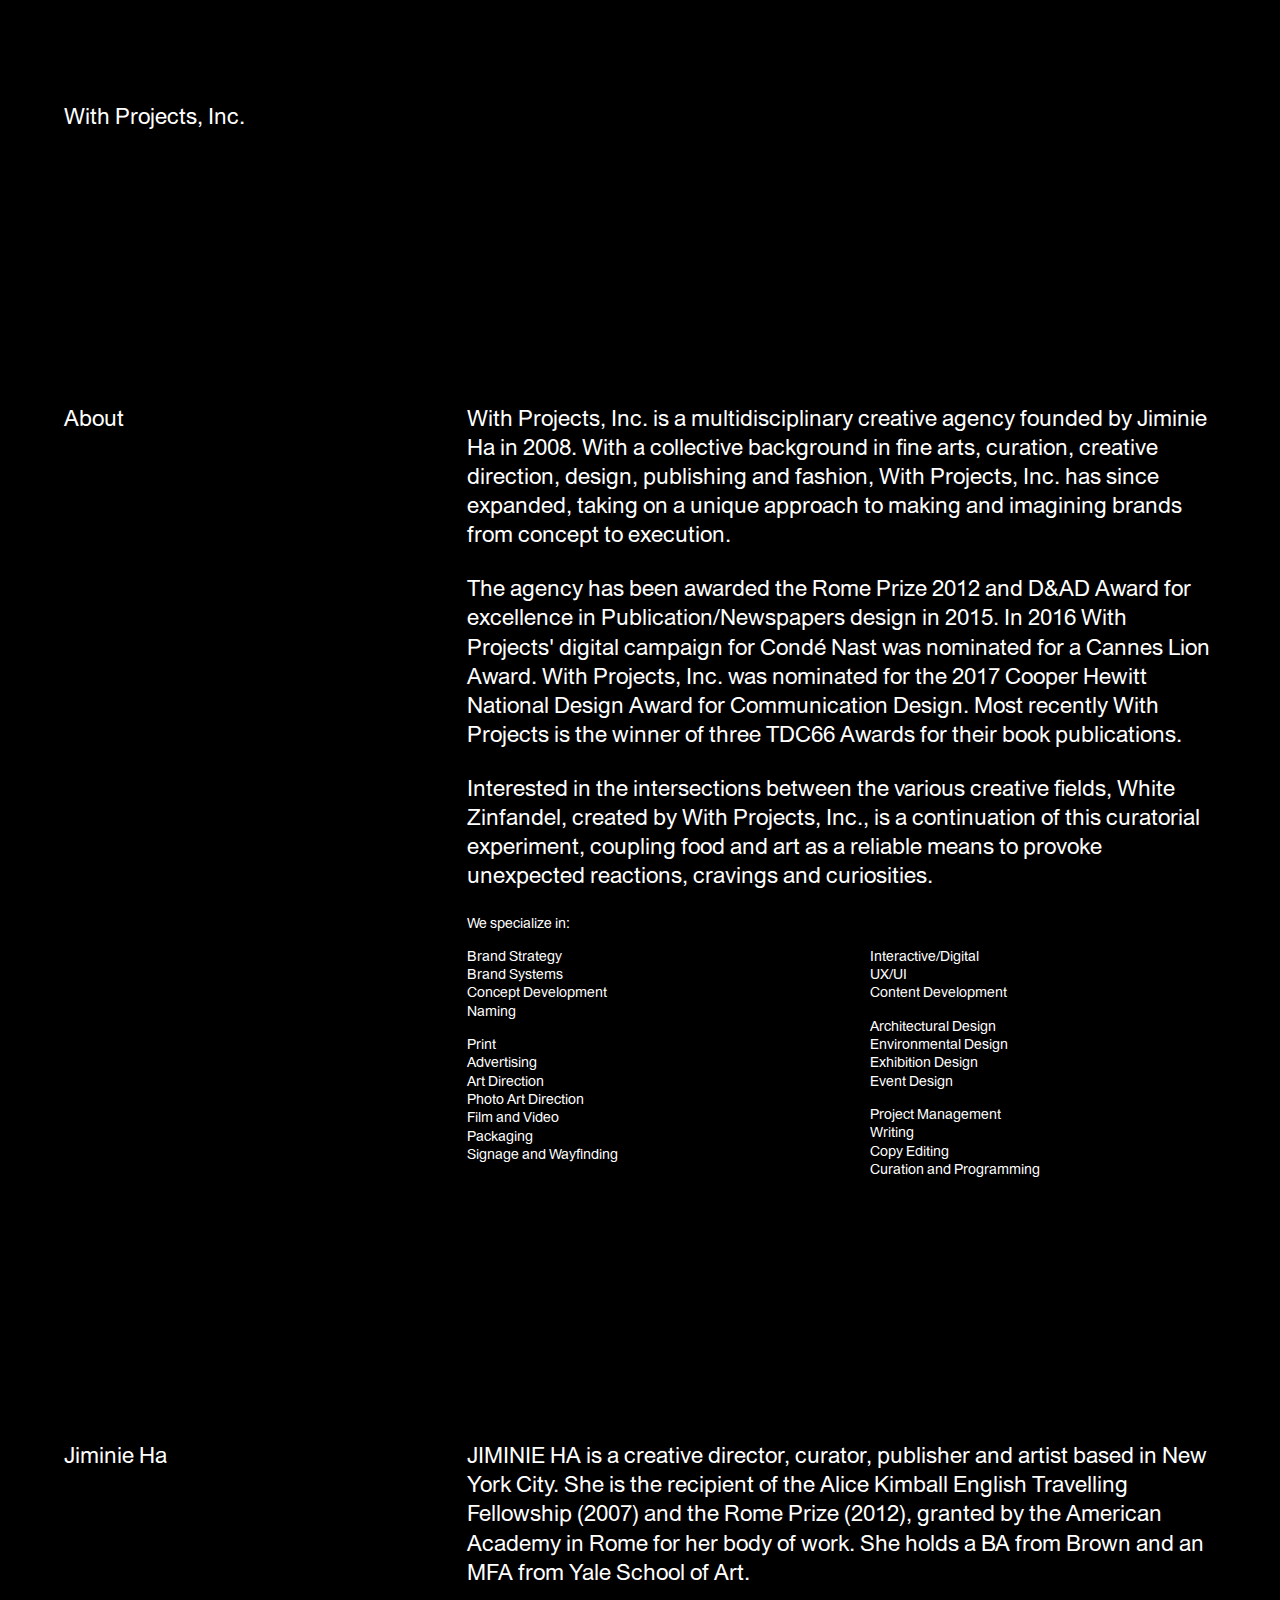
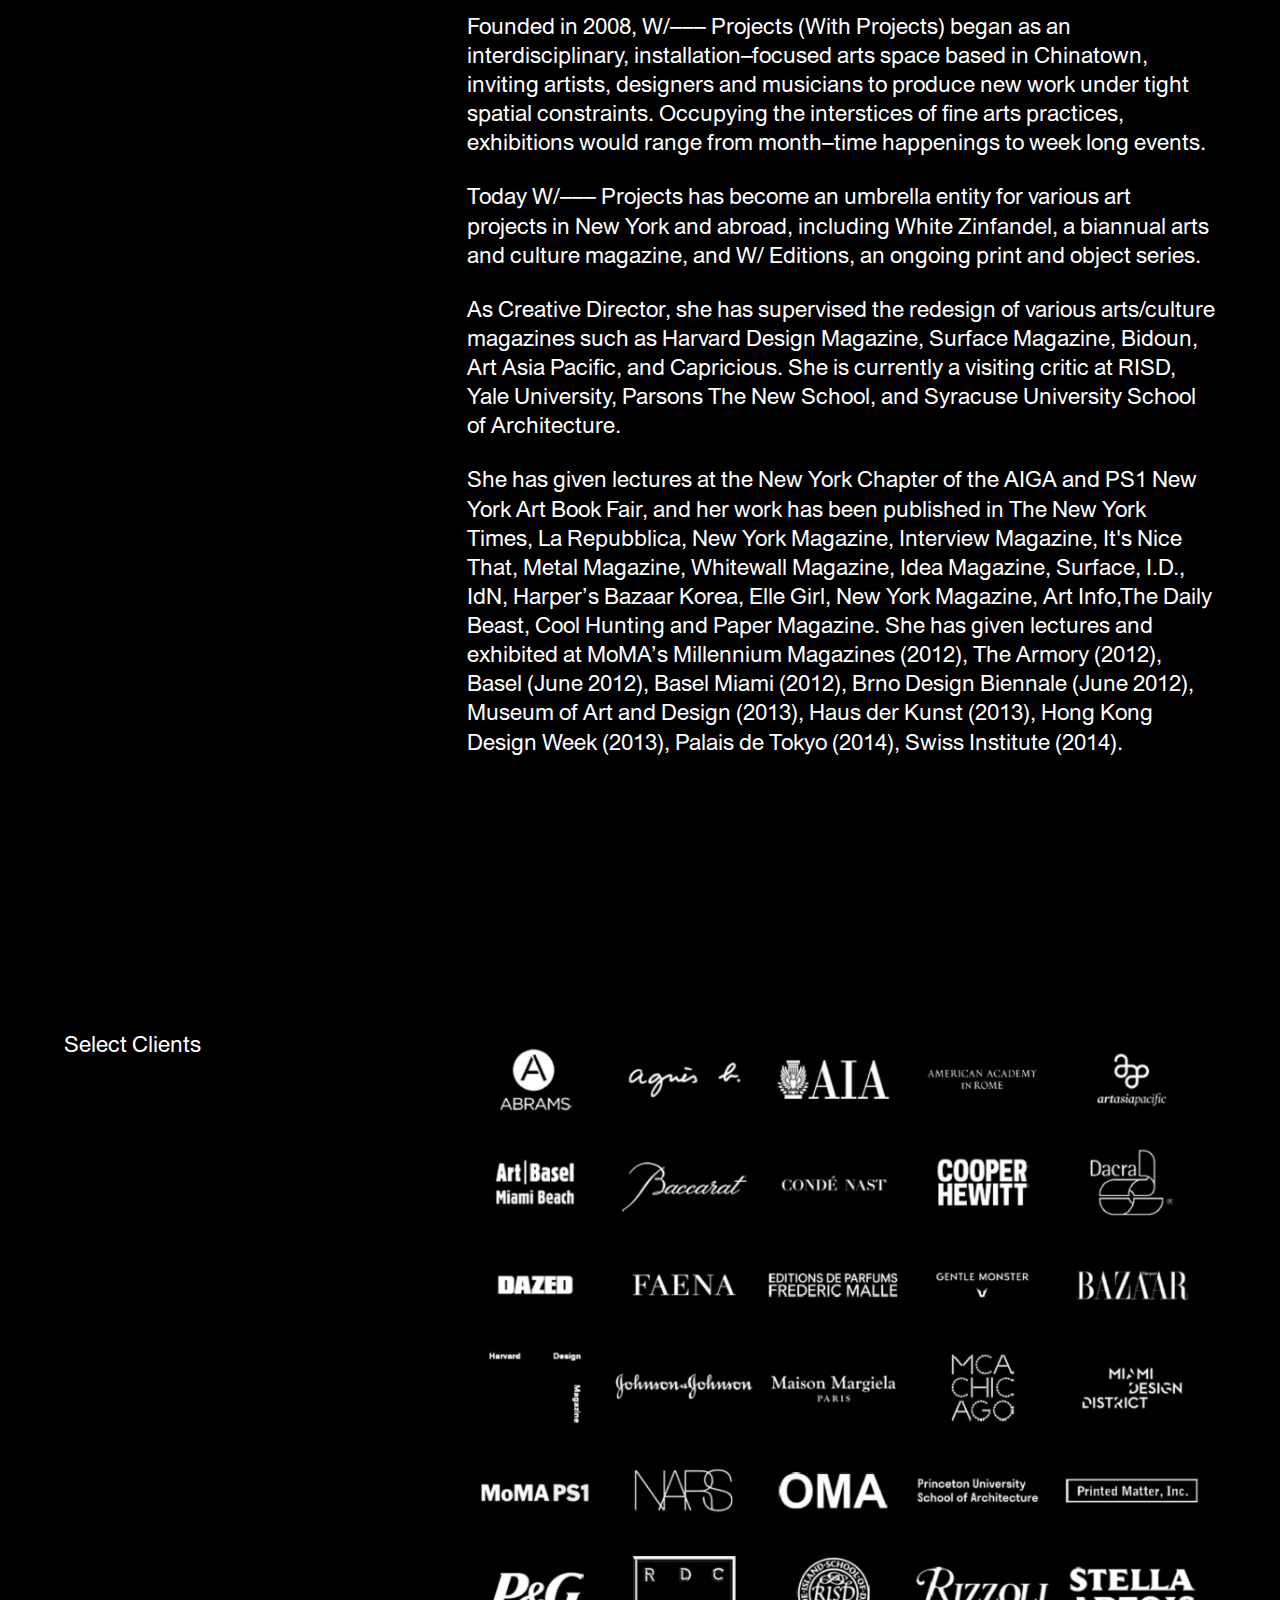
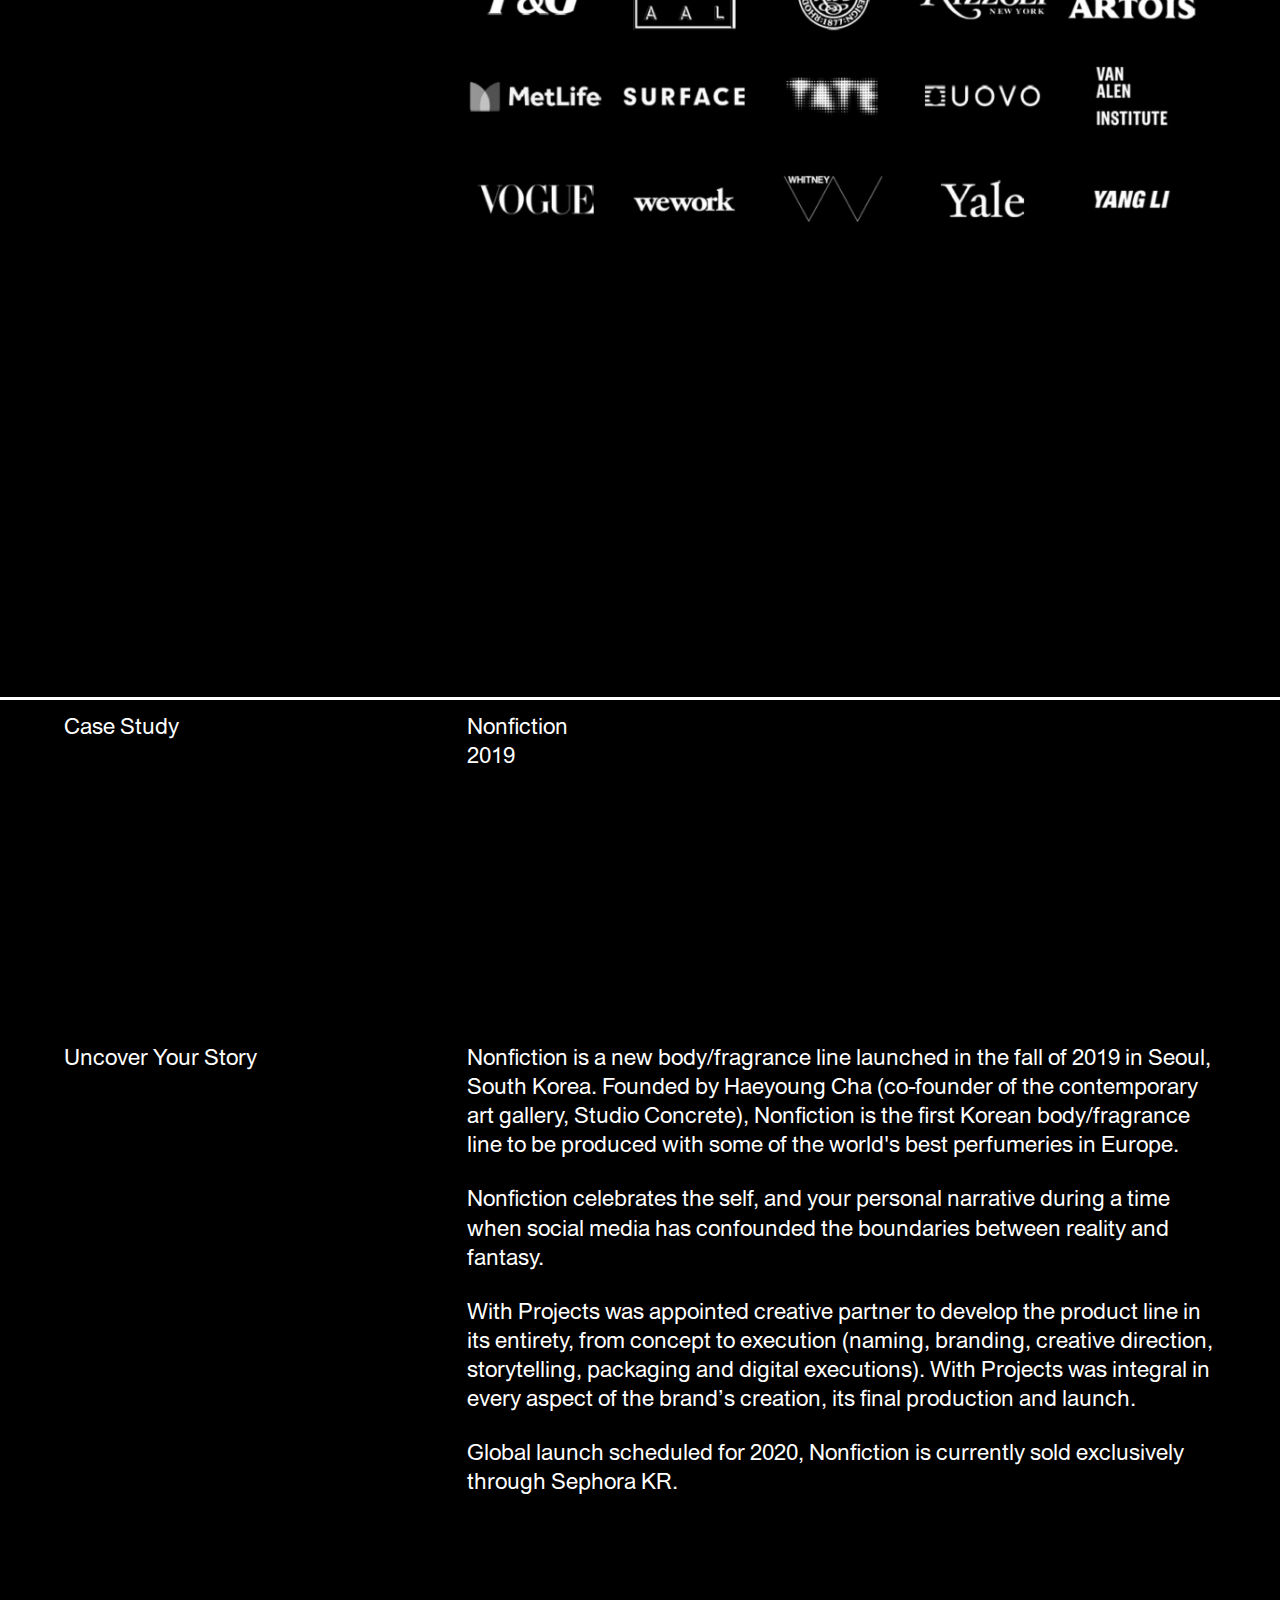
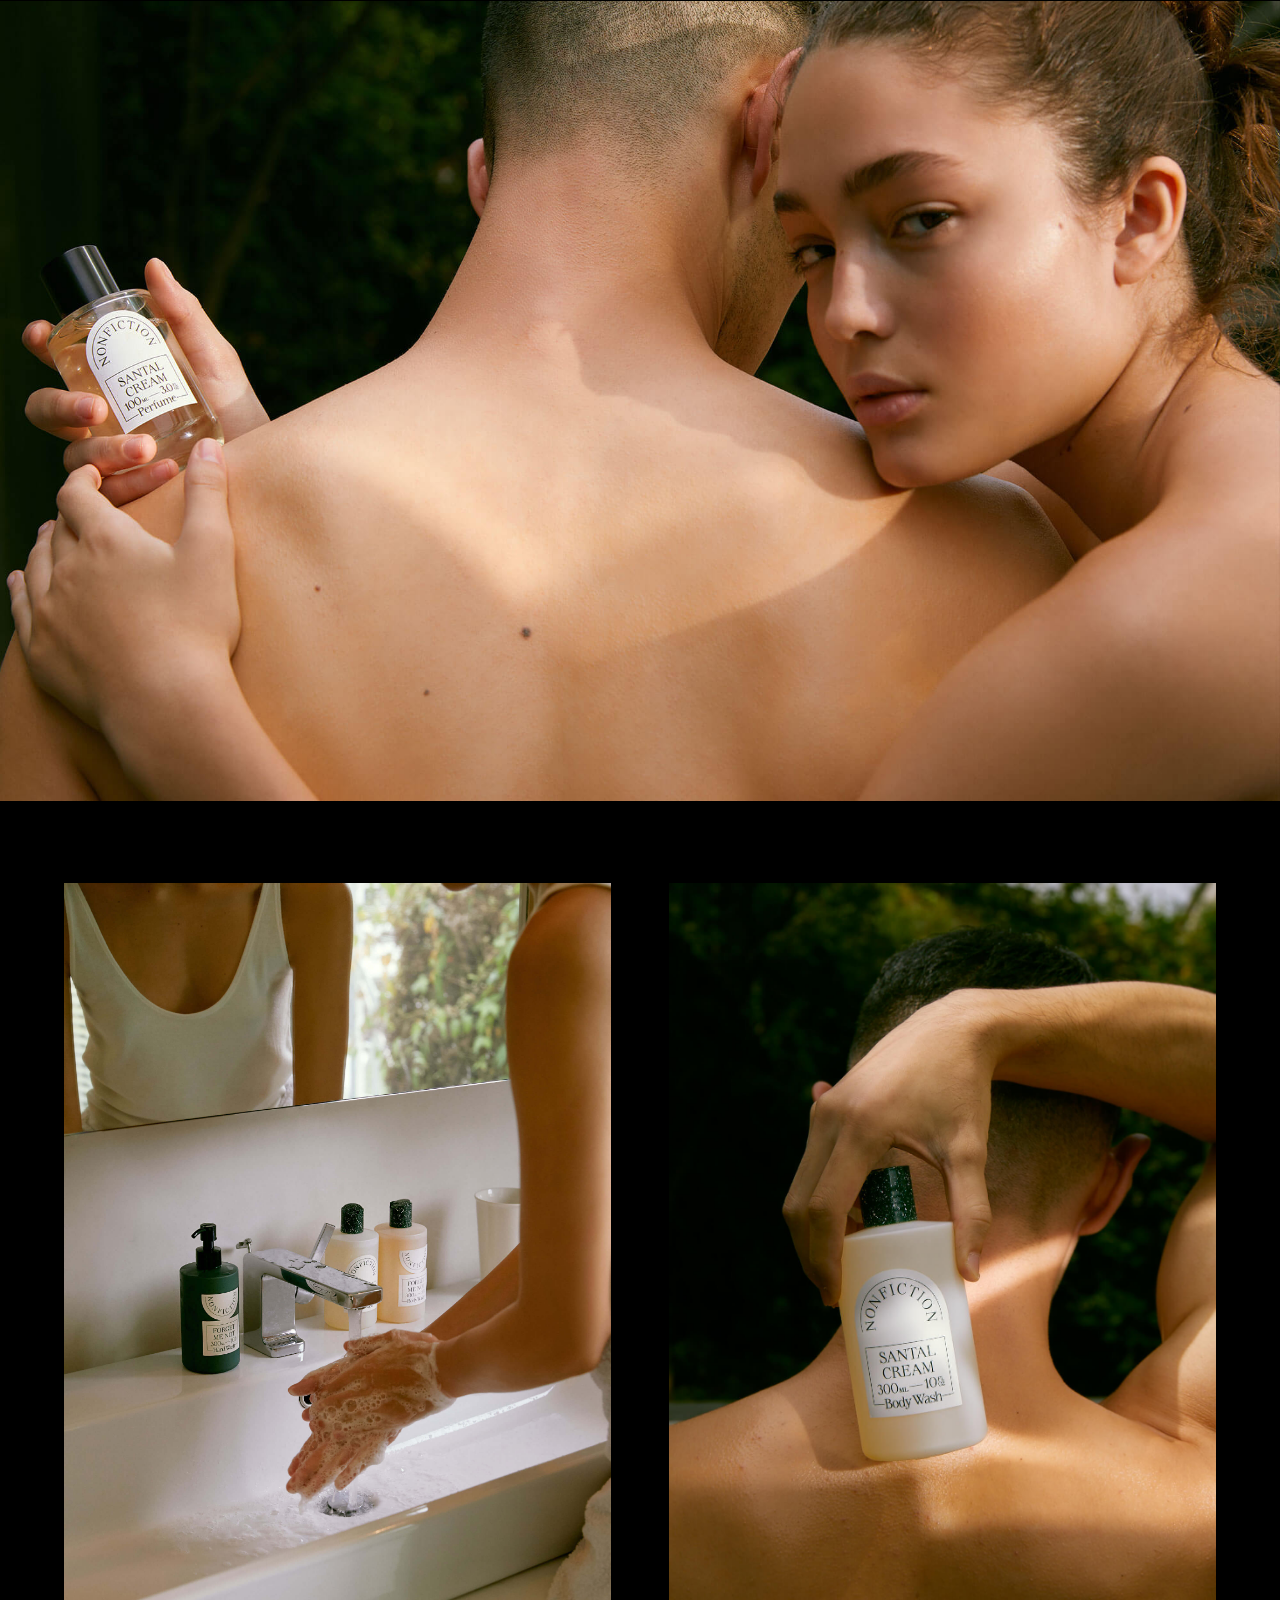
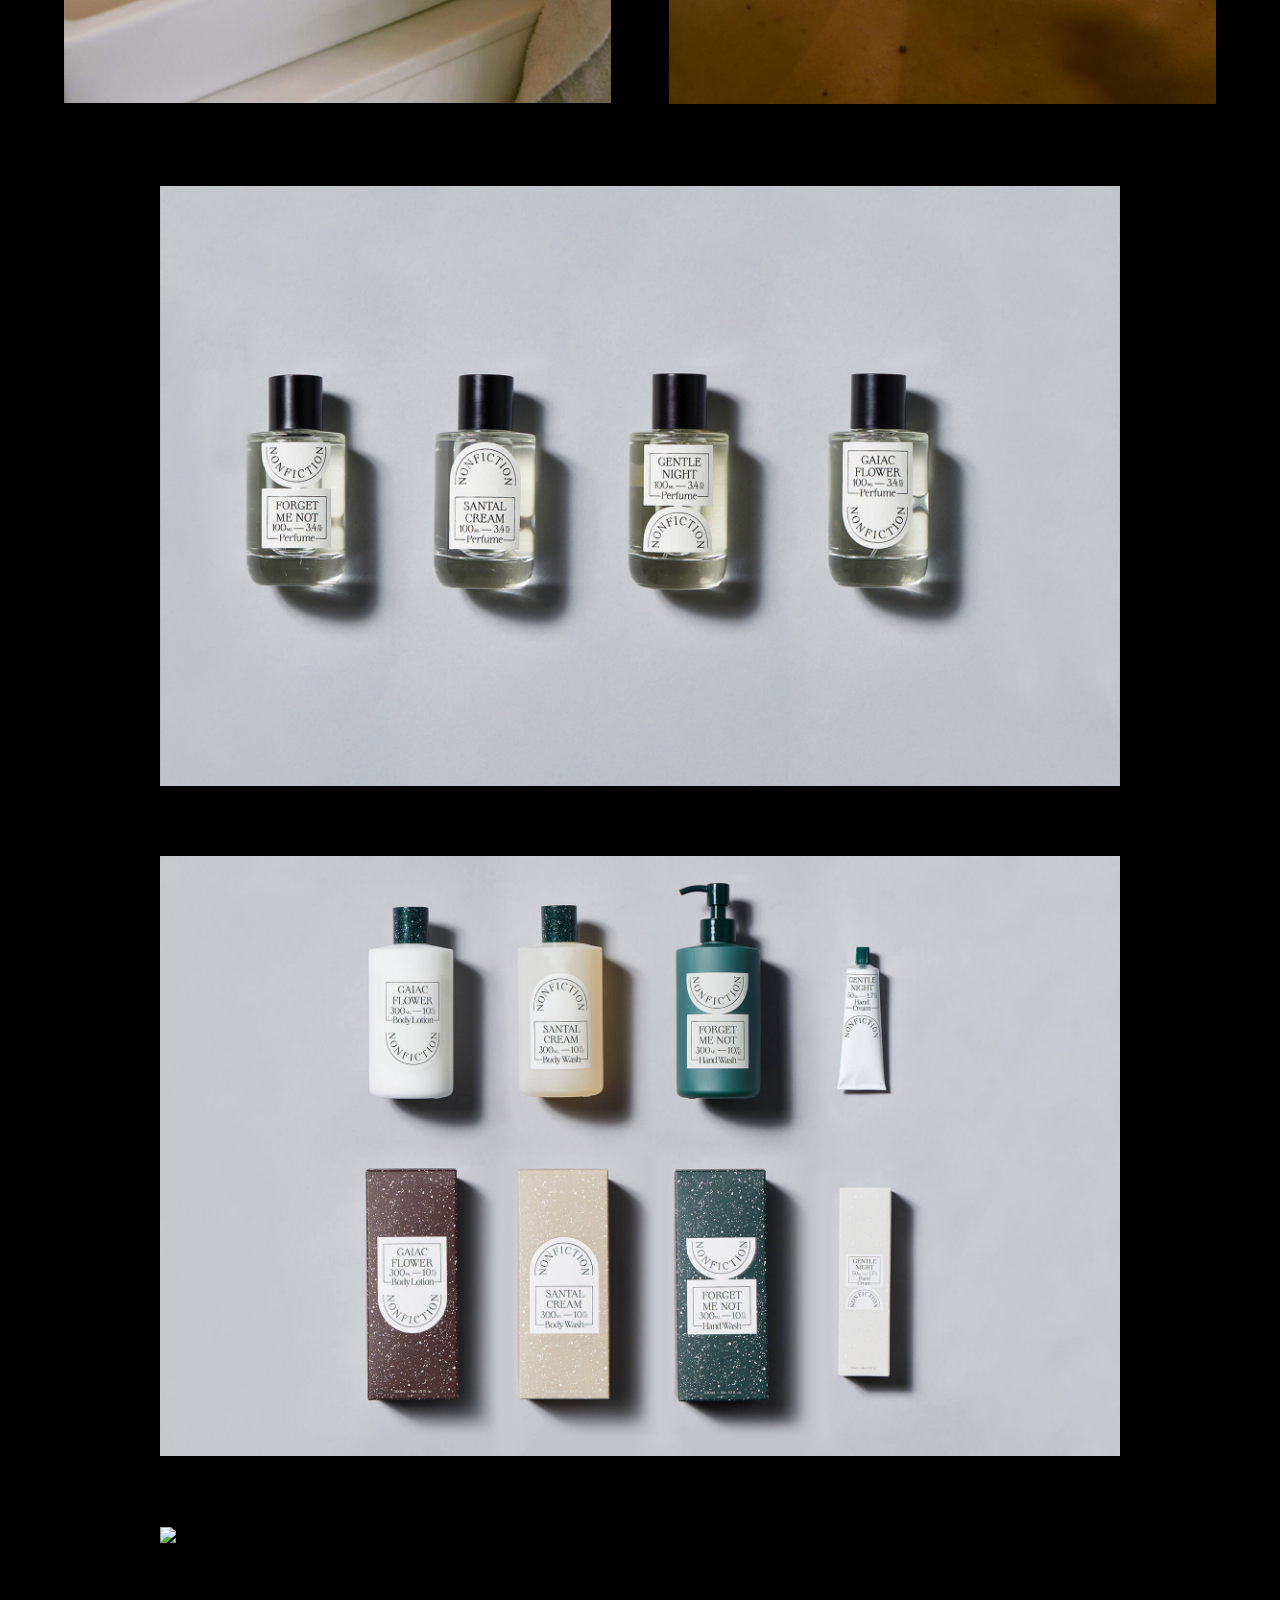
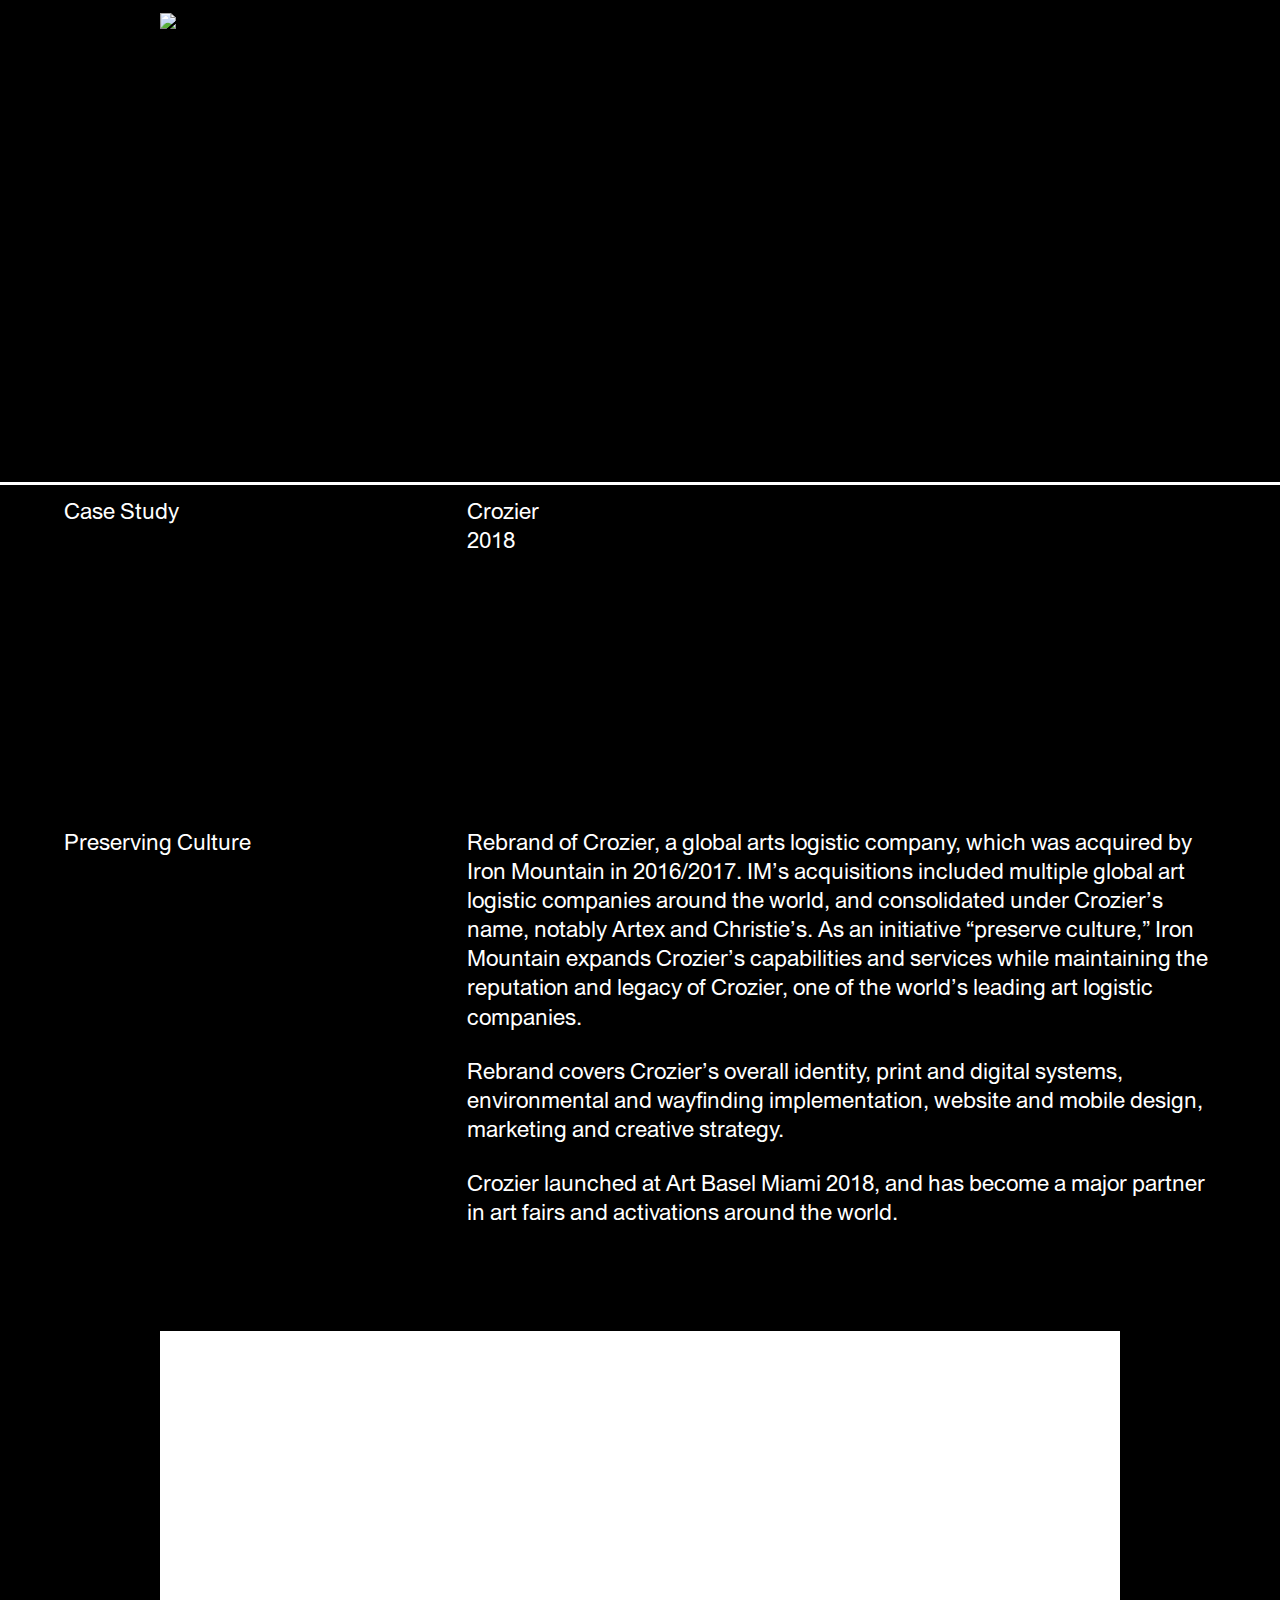
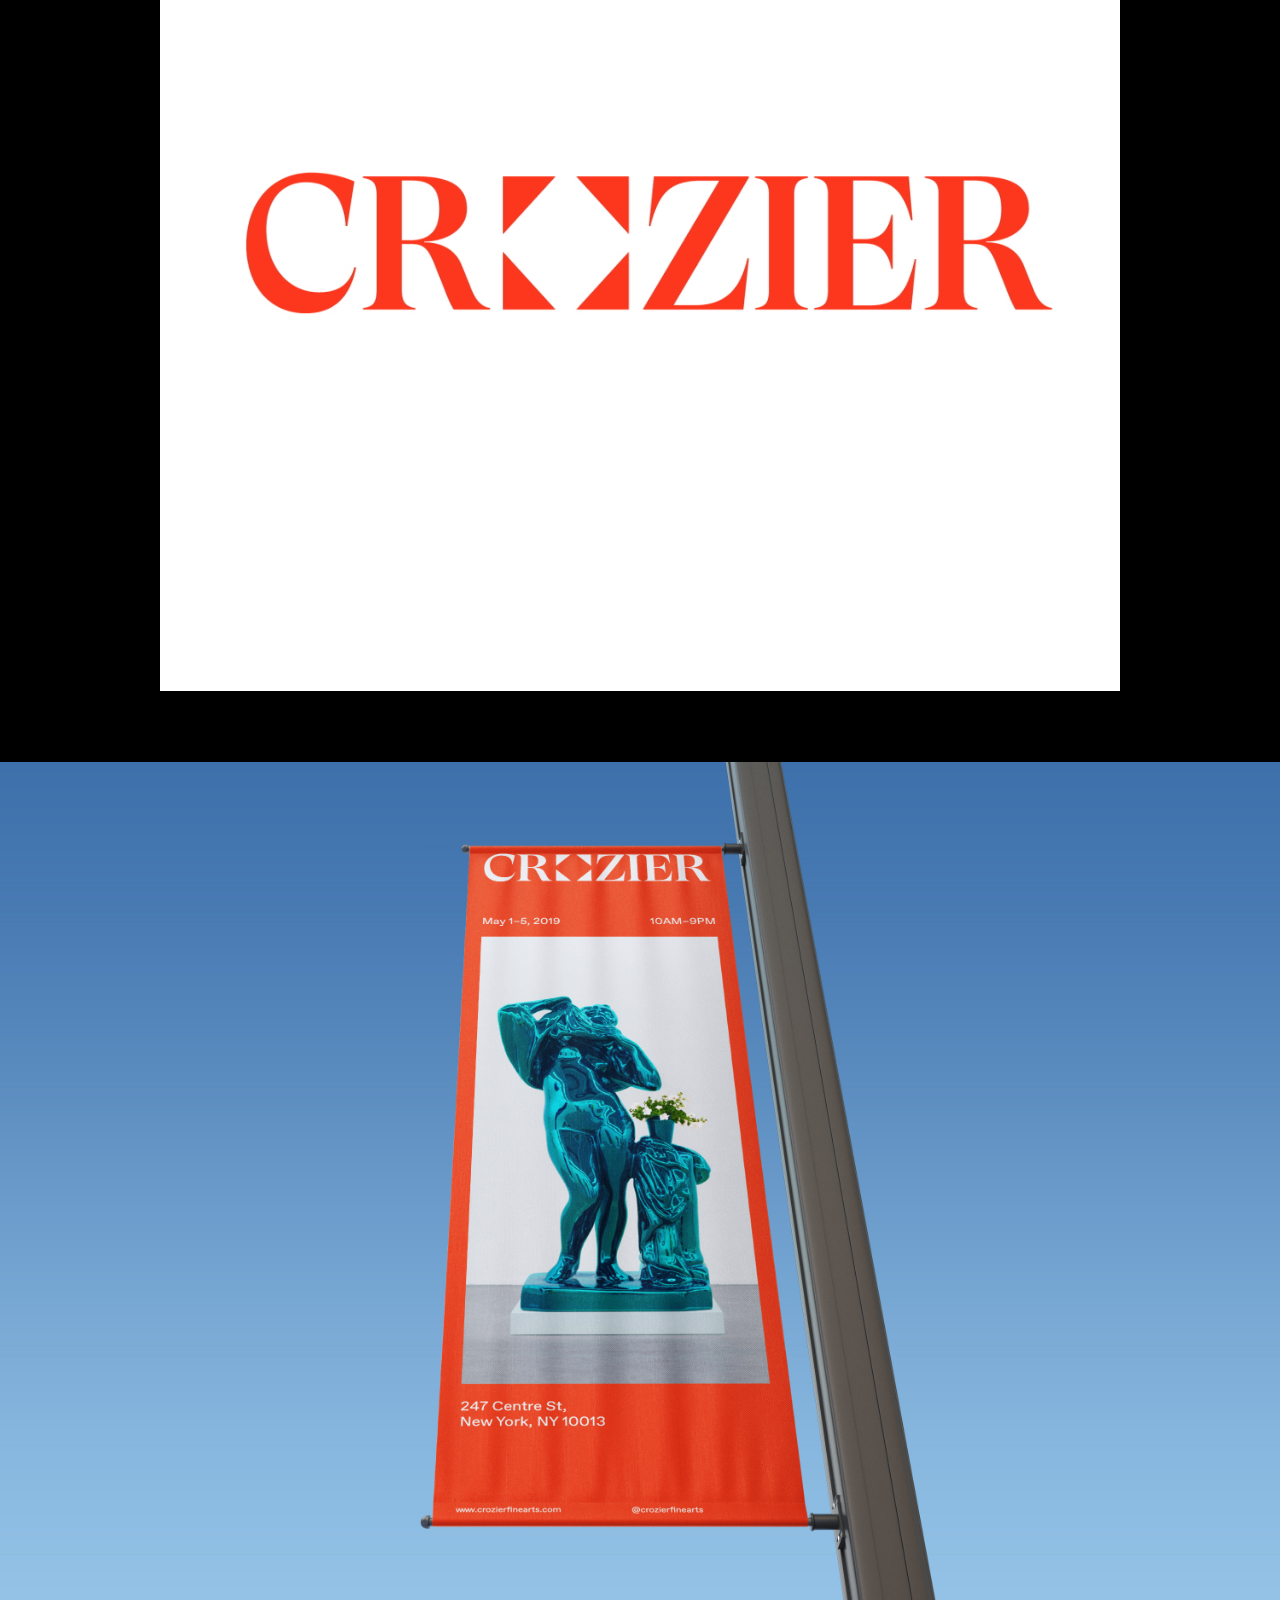
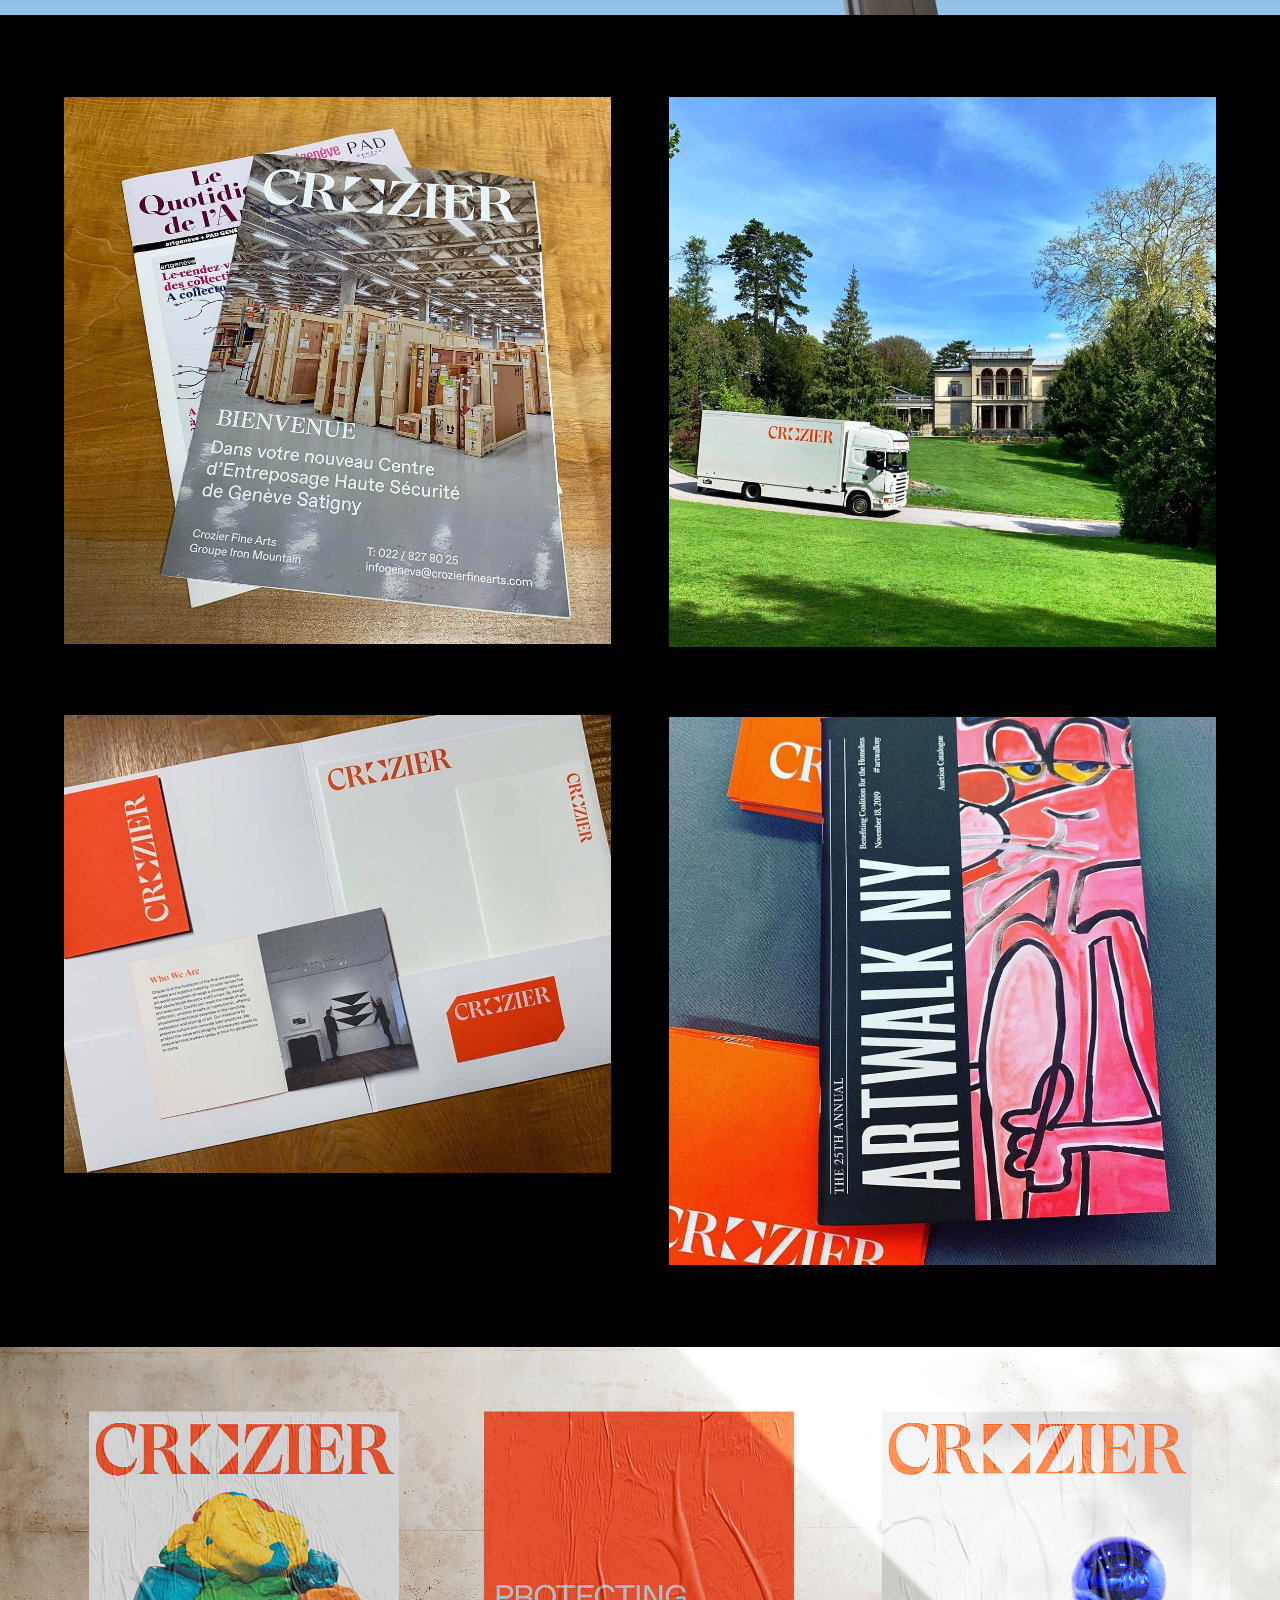
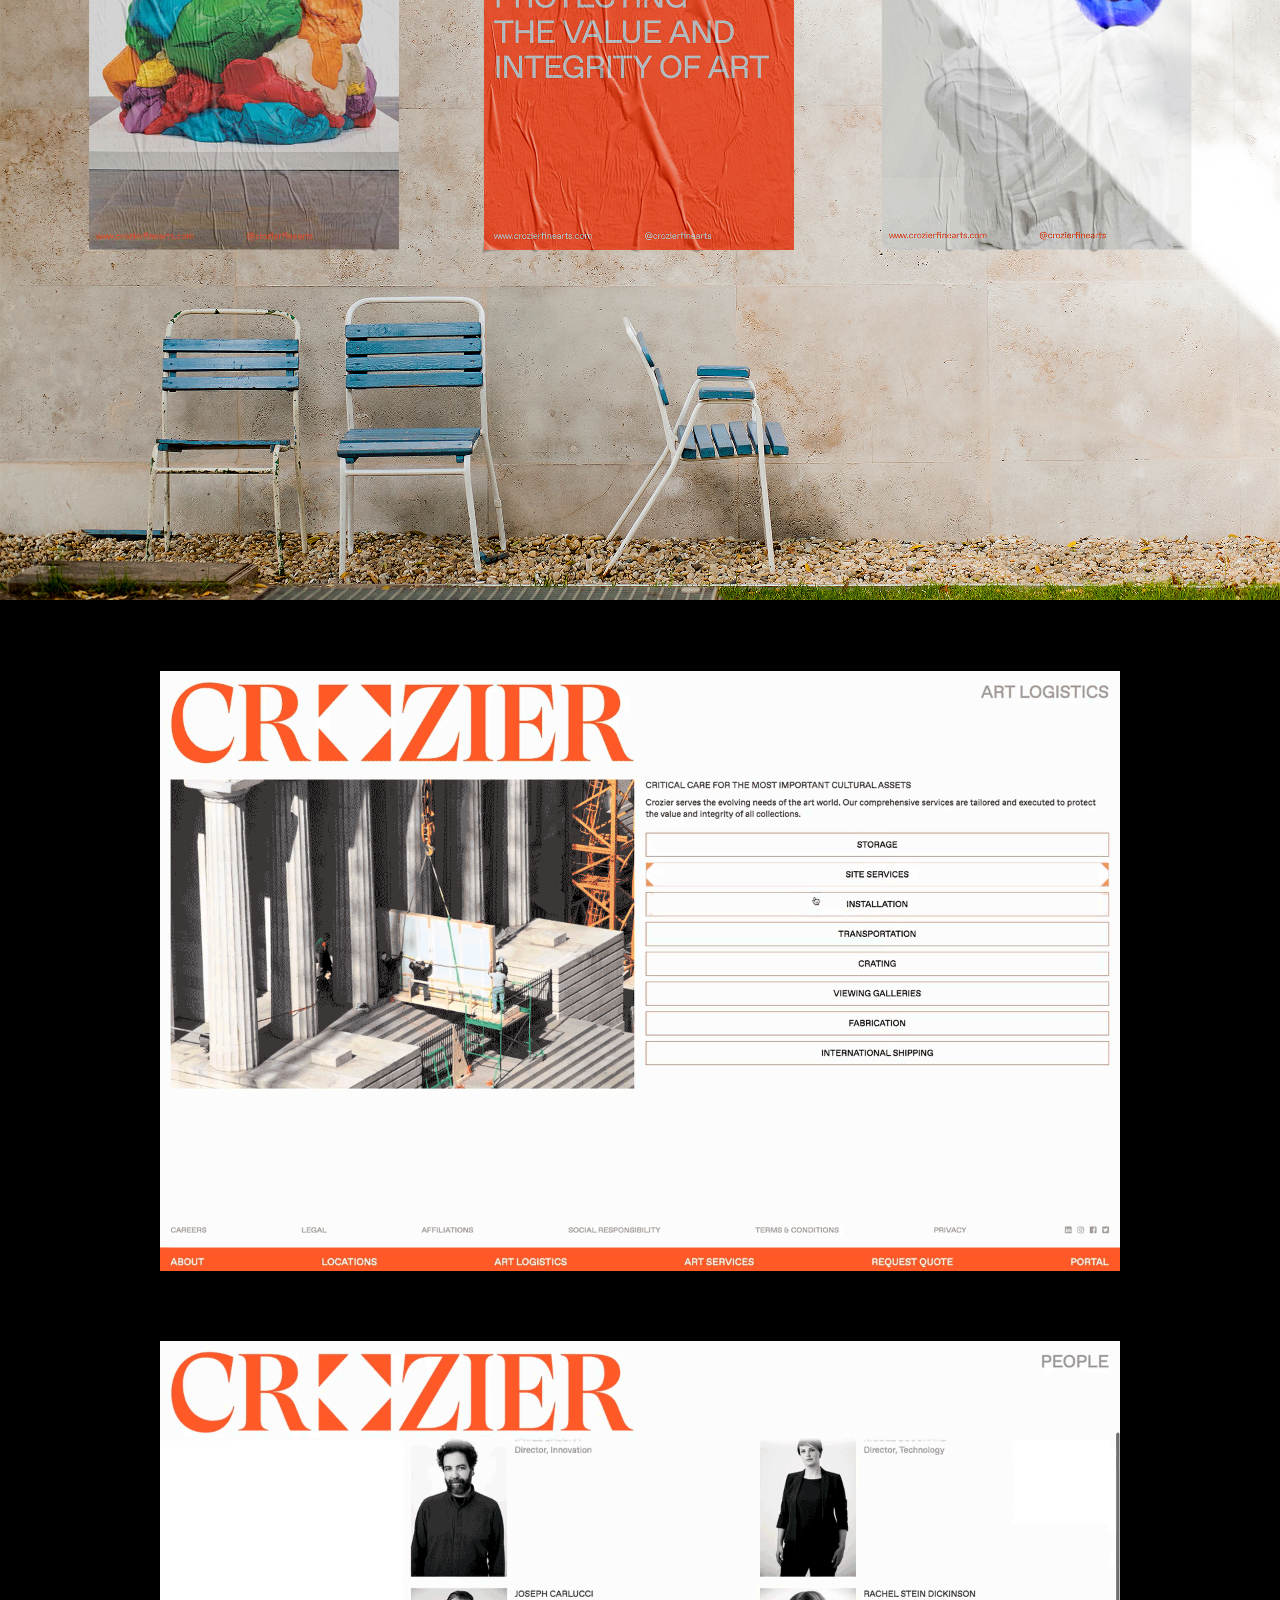
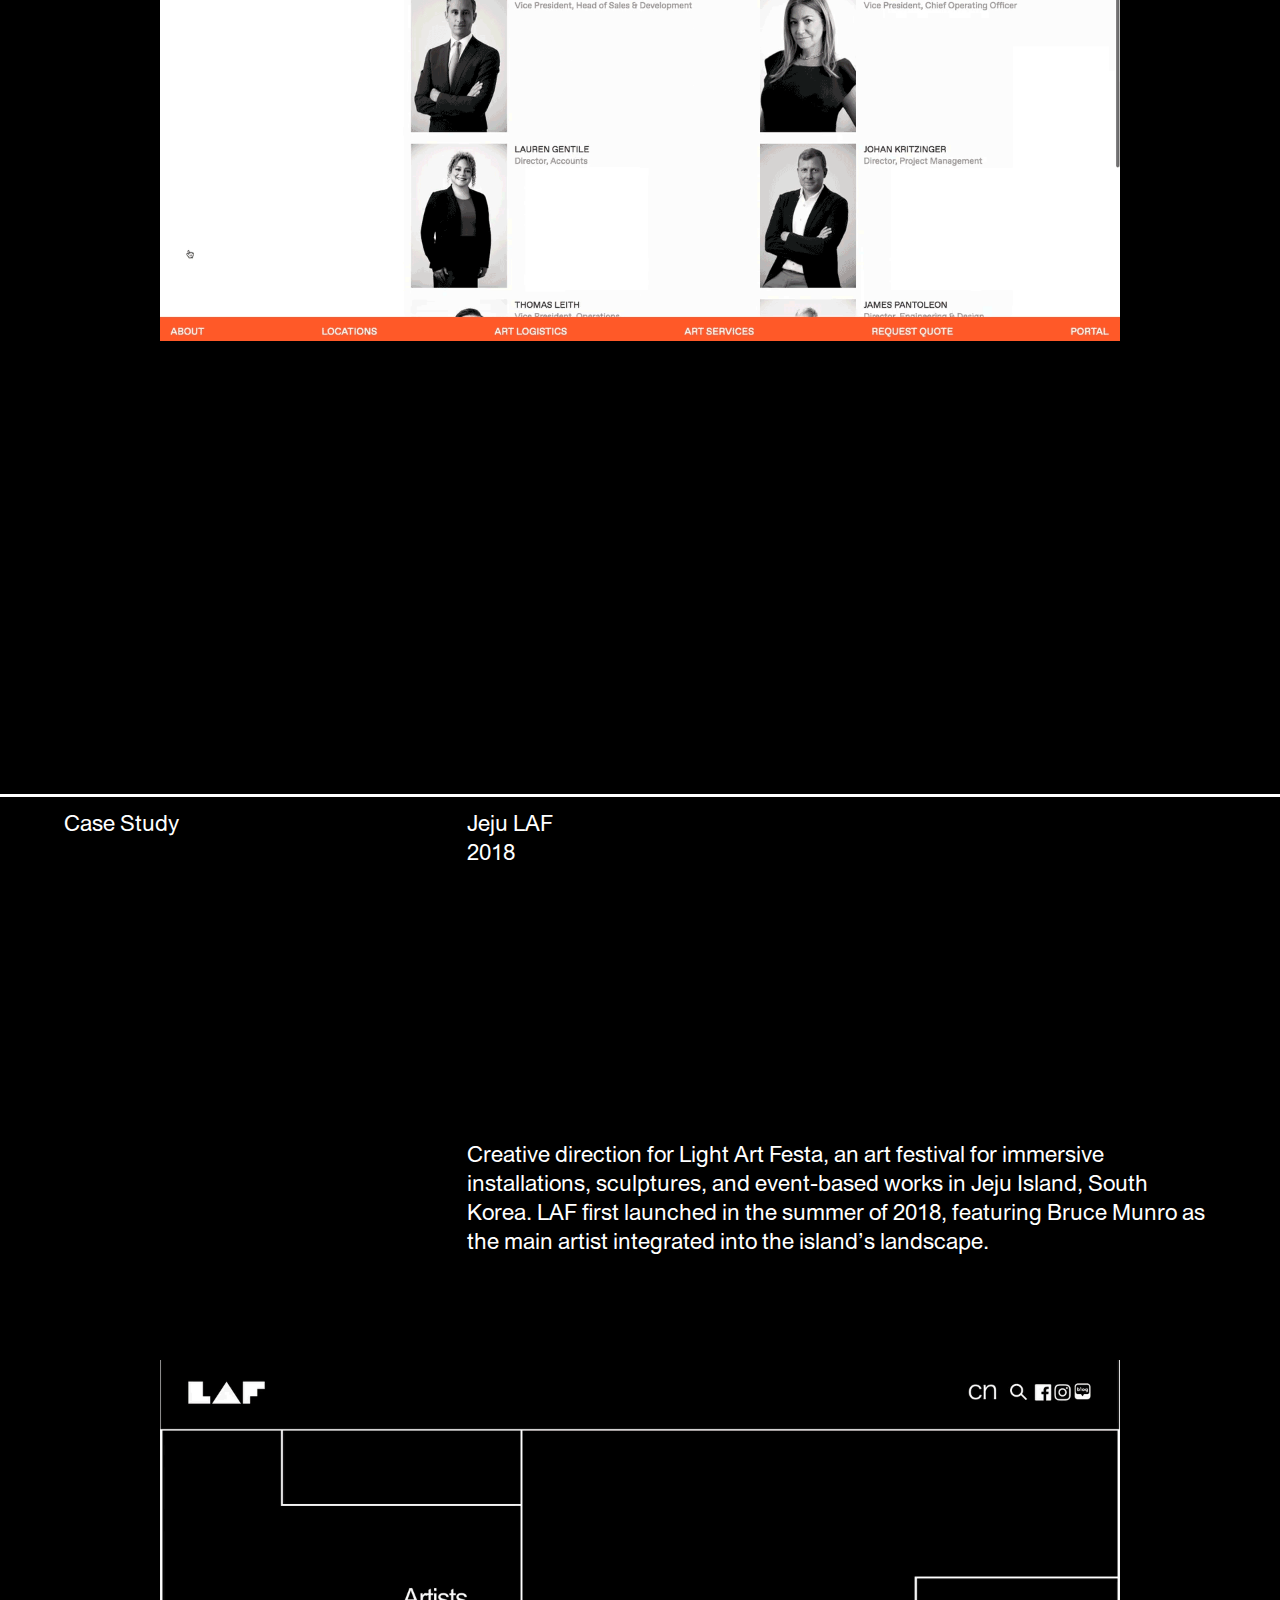
==== commit cbb5f776: "missed" ====
--- a/index.html
+++ b/index.html
@@ -1279,10 +1279,13 @@
             <div class="col span_2_of_6"><p class="abs">Dazed Korea x Kyuk Oh </p></div>
             <div class="col span_4_of_6">
                 <p class="abs">
-                Special Edition book with Converse and Hyuk Oh.</p><p class="abs">
                 Special Edition book with Converse and Hyuk Oh.</p>
             </div> </div></div>
-    
+    <div class="mtext">
+              <div class="section group">
+            <div class="col span_6_of_6"><p class="abs">Dazed Korea x Kyuk Oh </p><p class="abs">
+                Special Edition book with Converse and Hyuk Oh.</p></div>
+            </div></div>
        
     
     
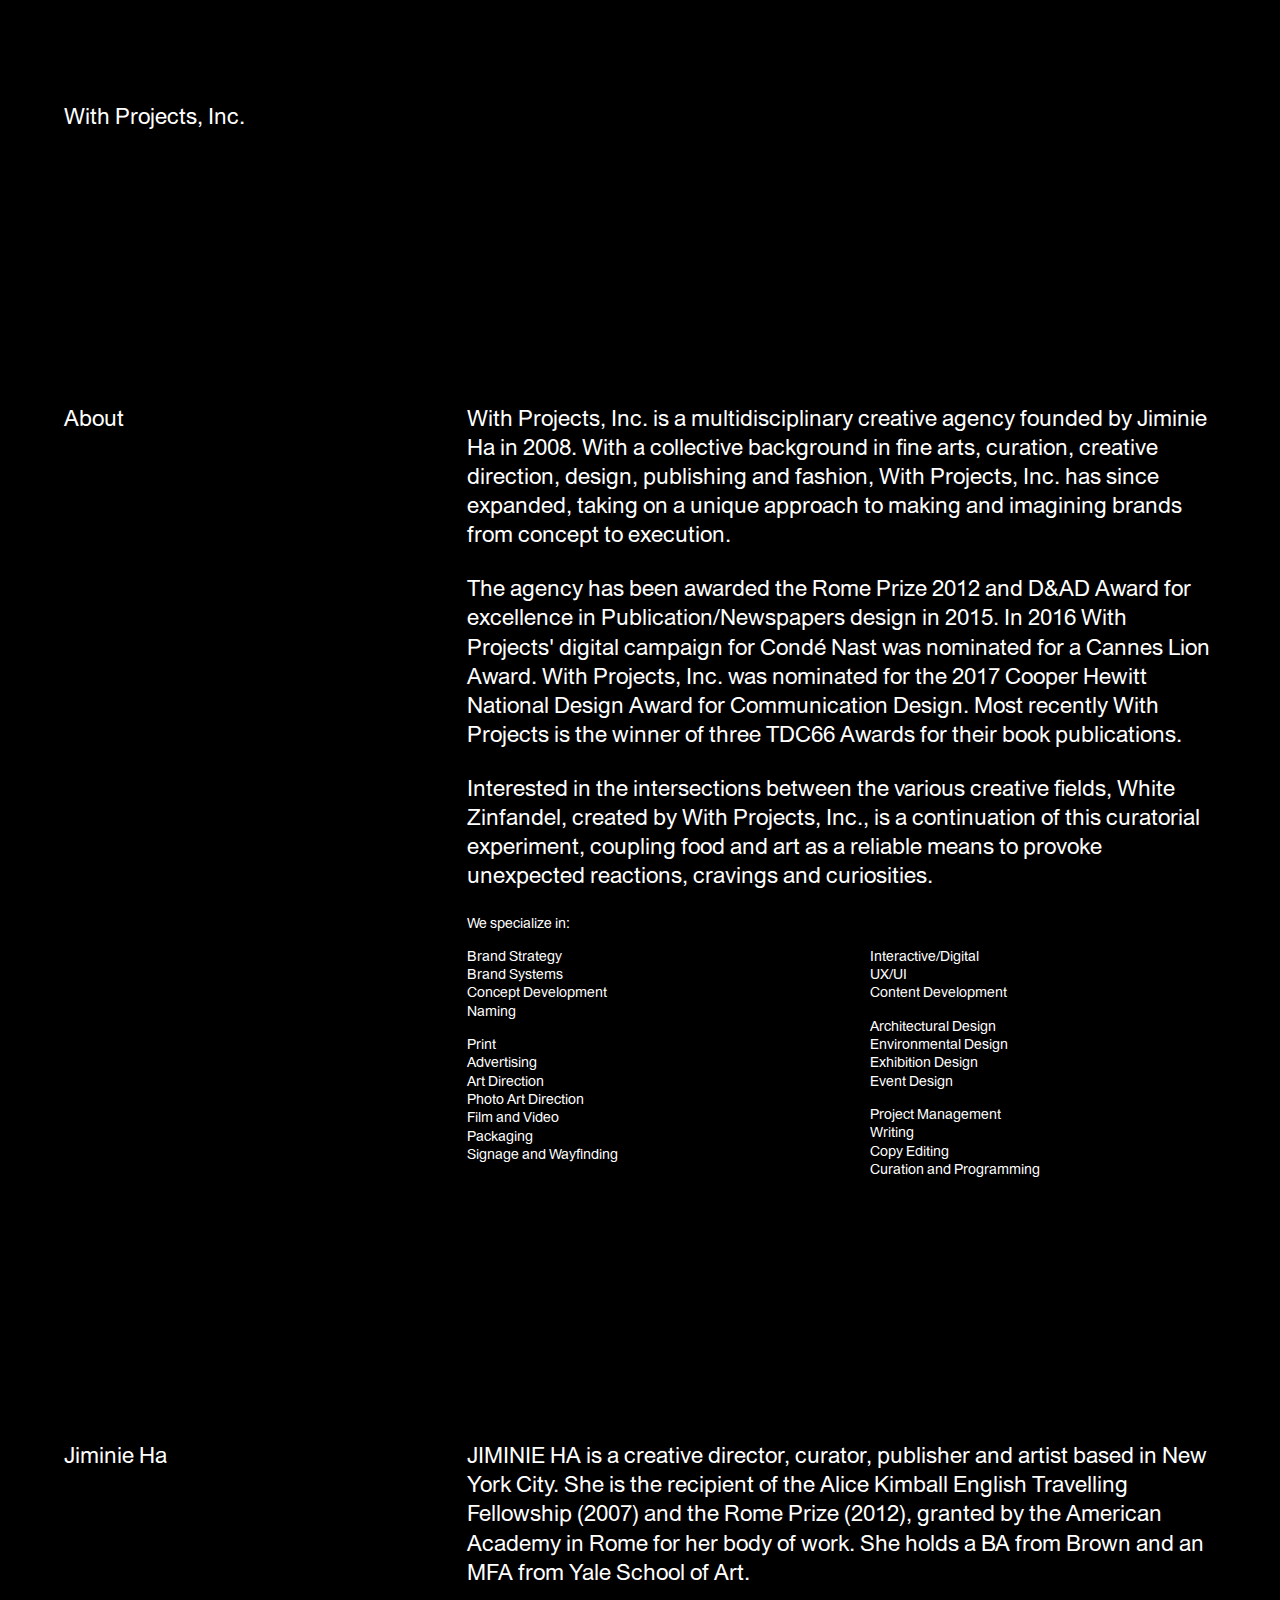
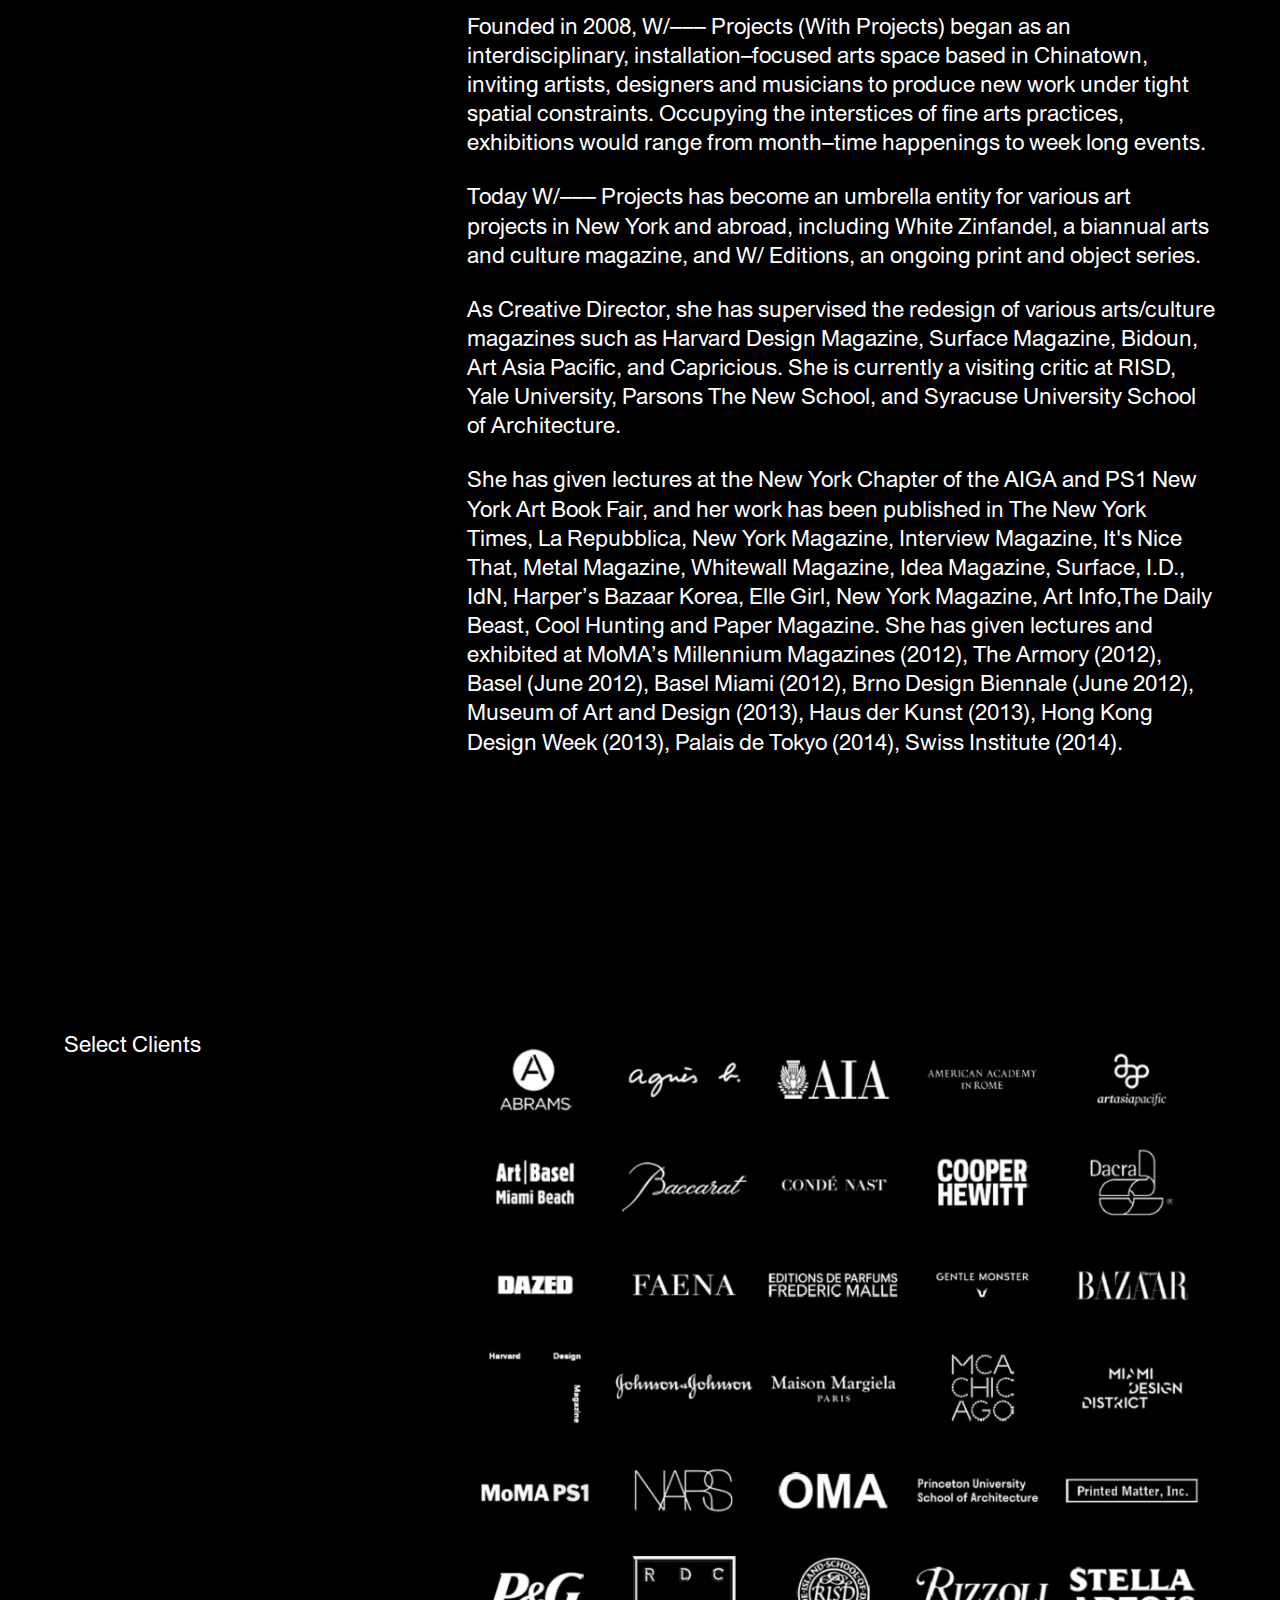
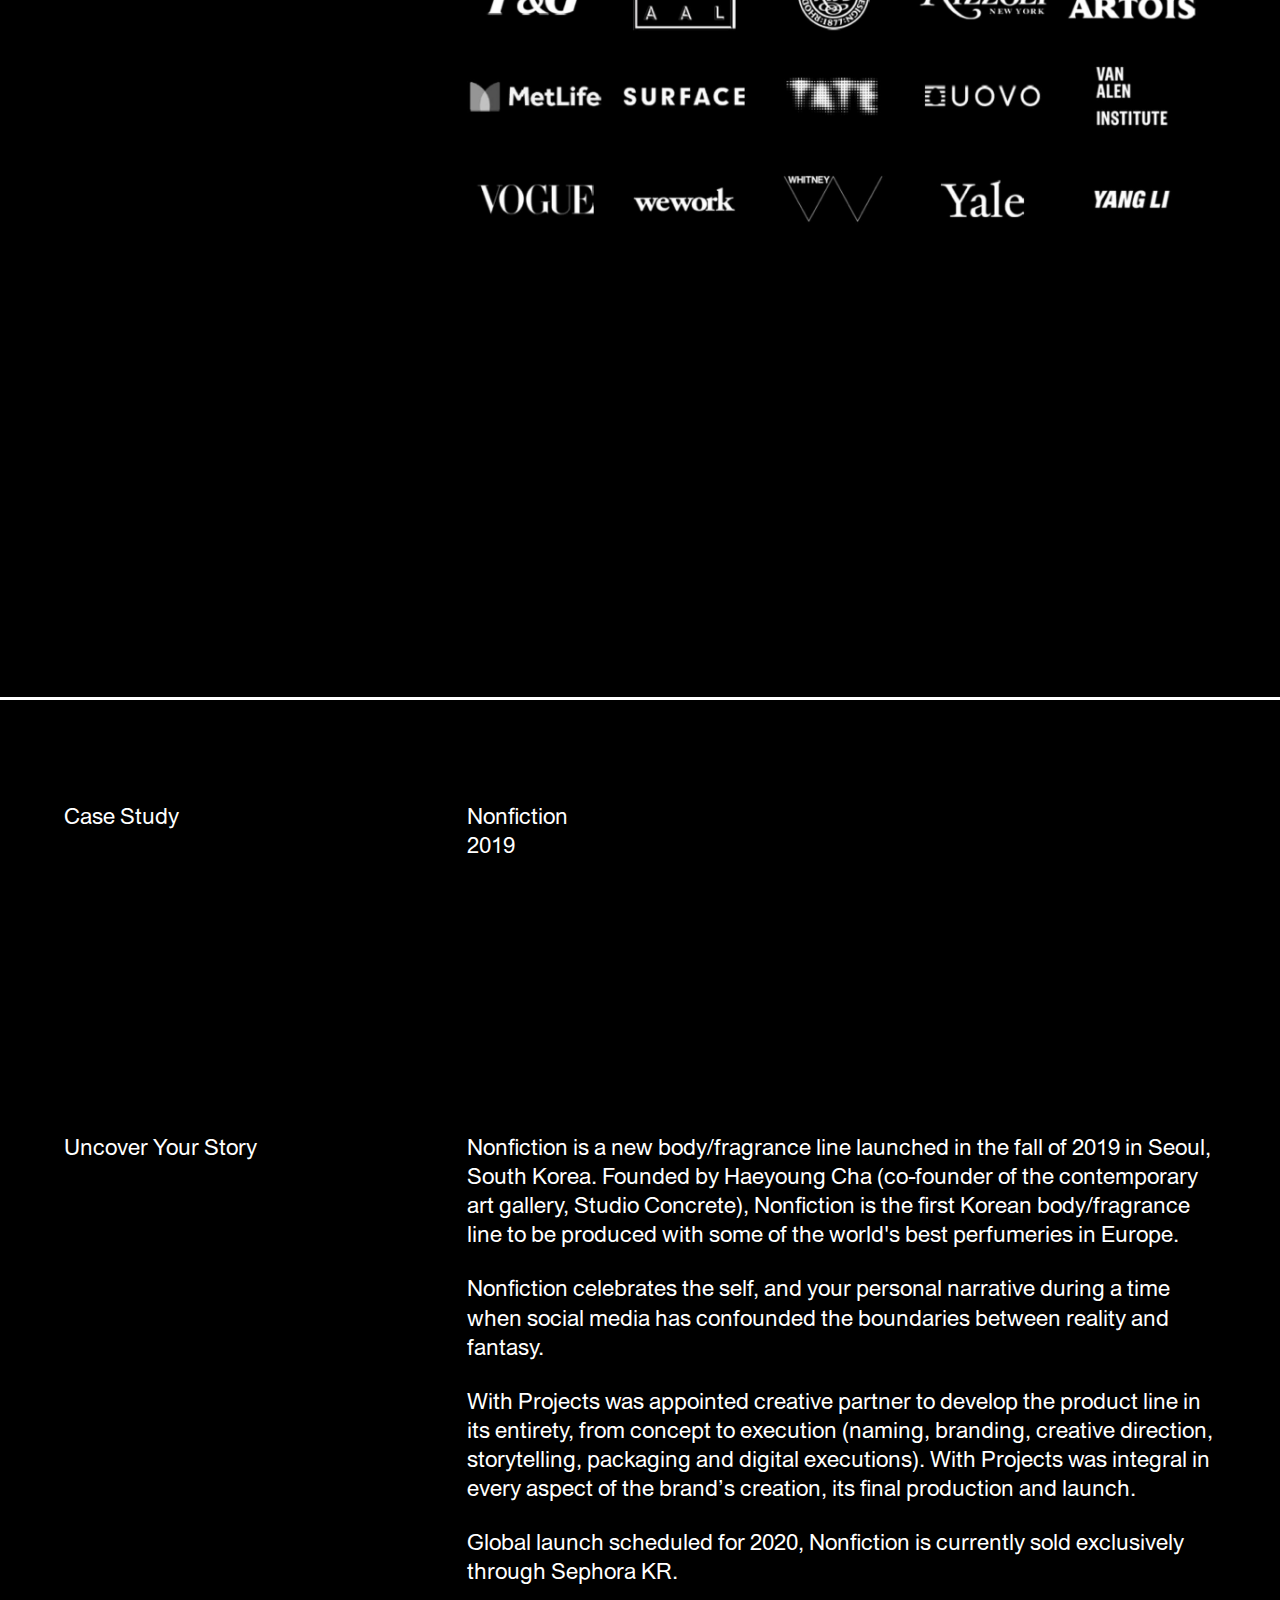
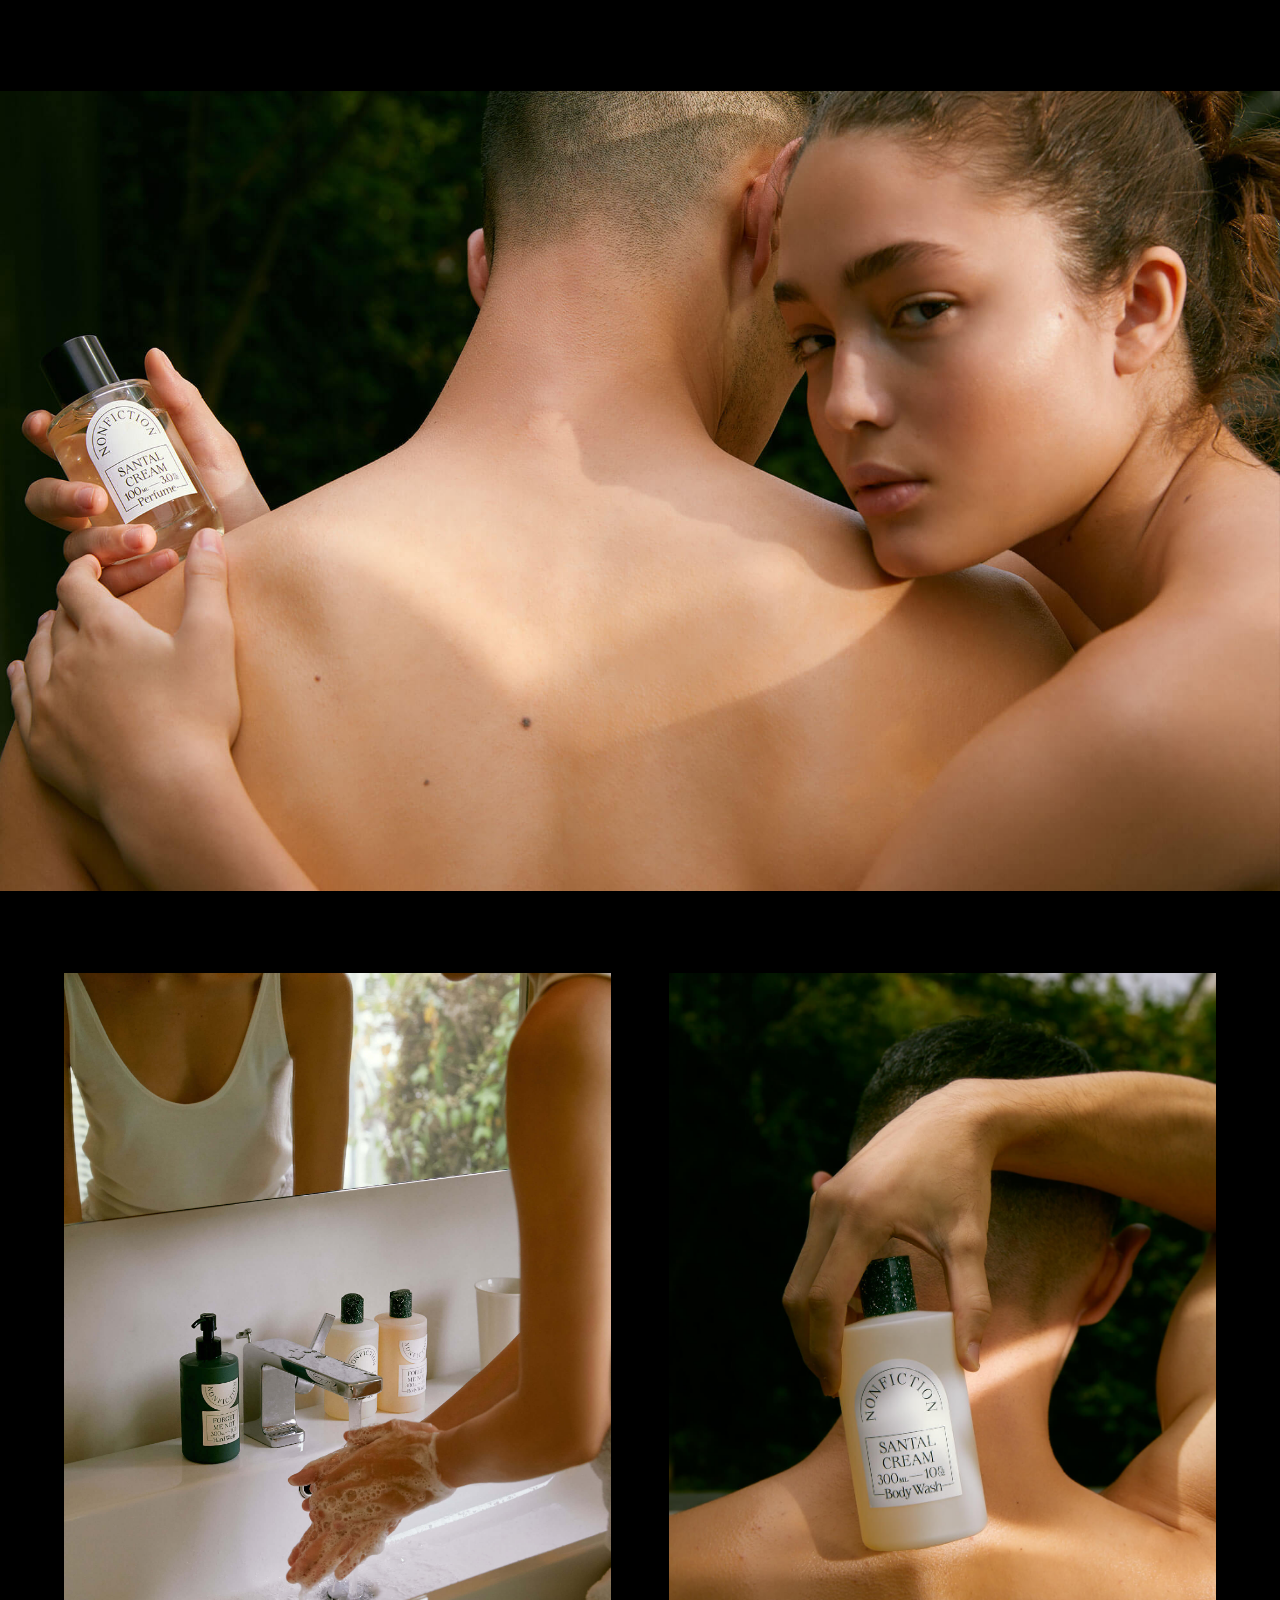
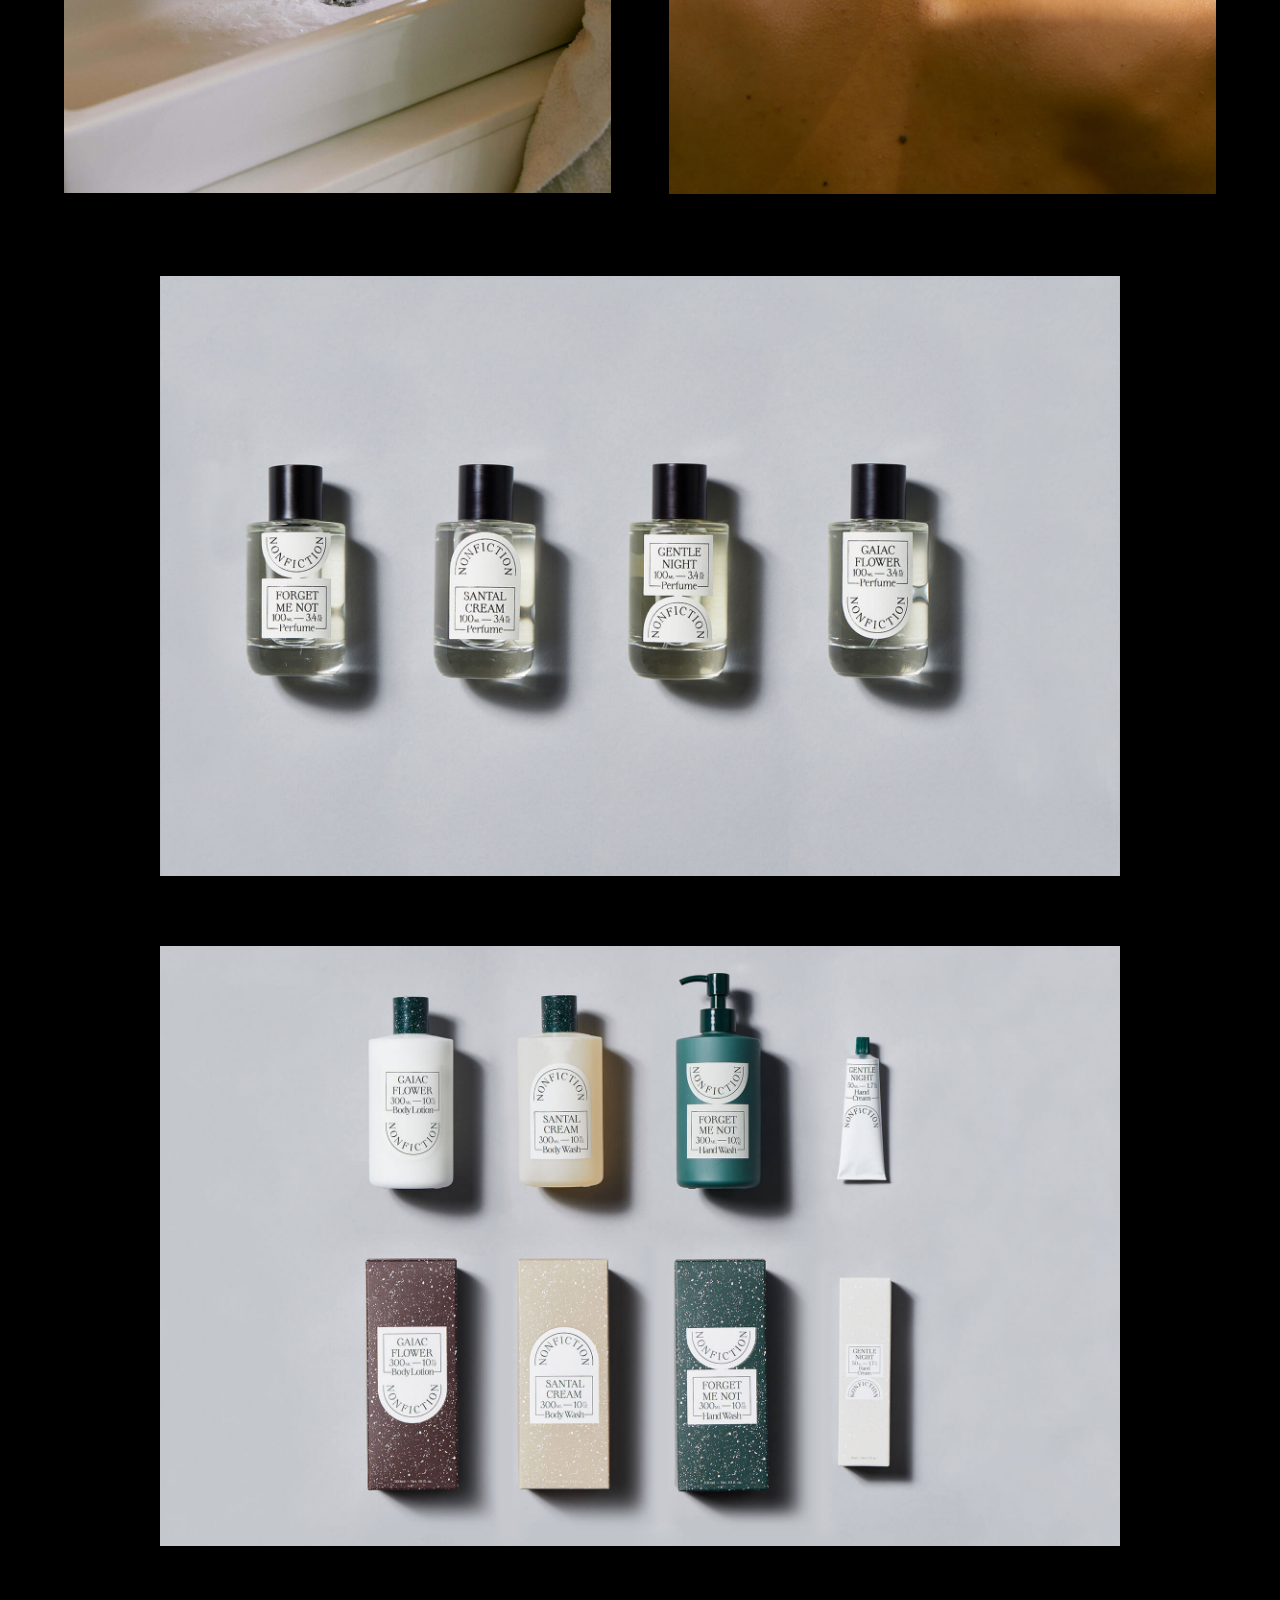
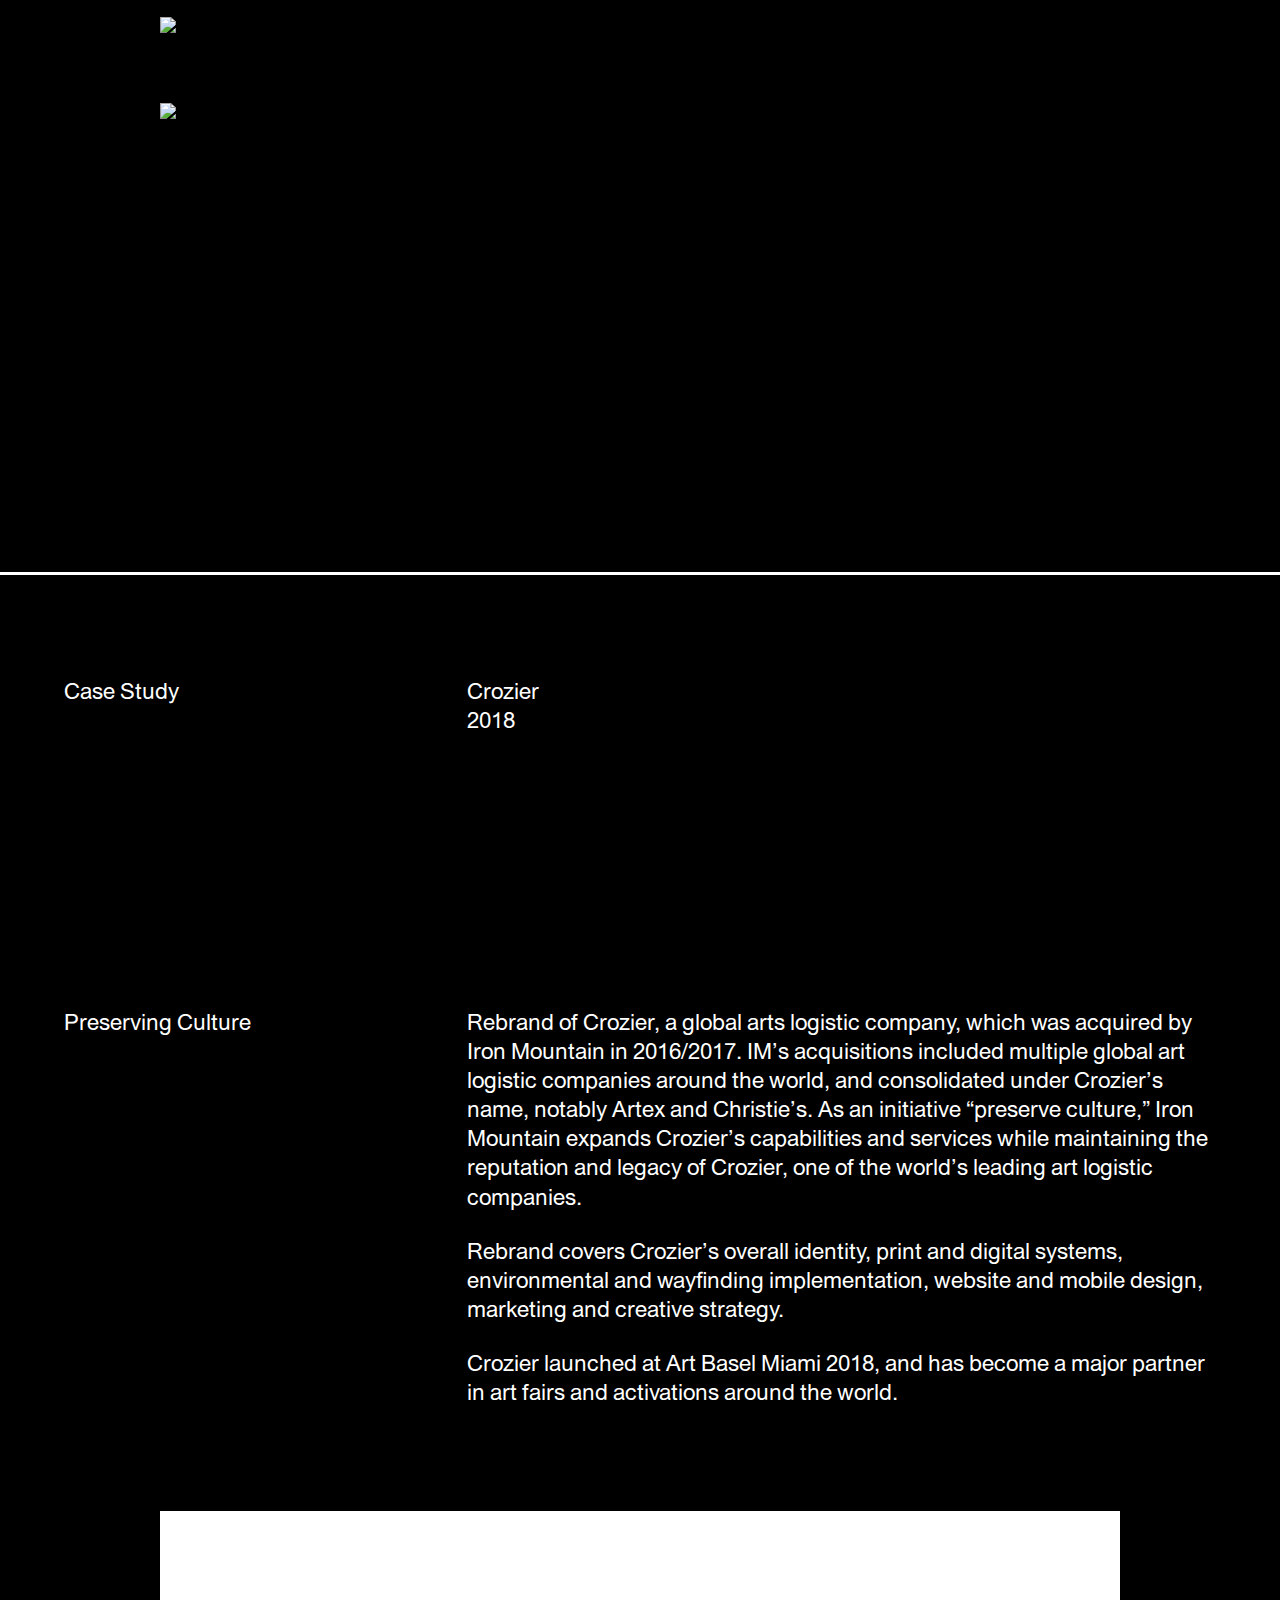
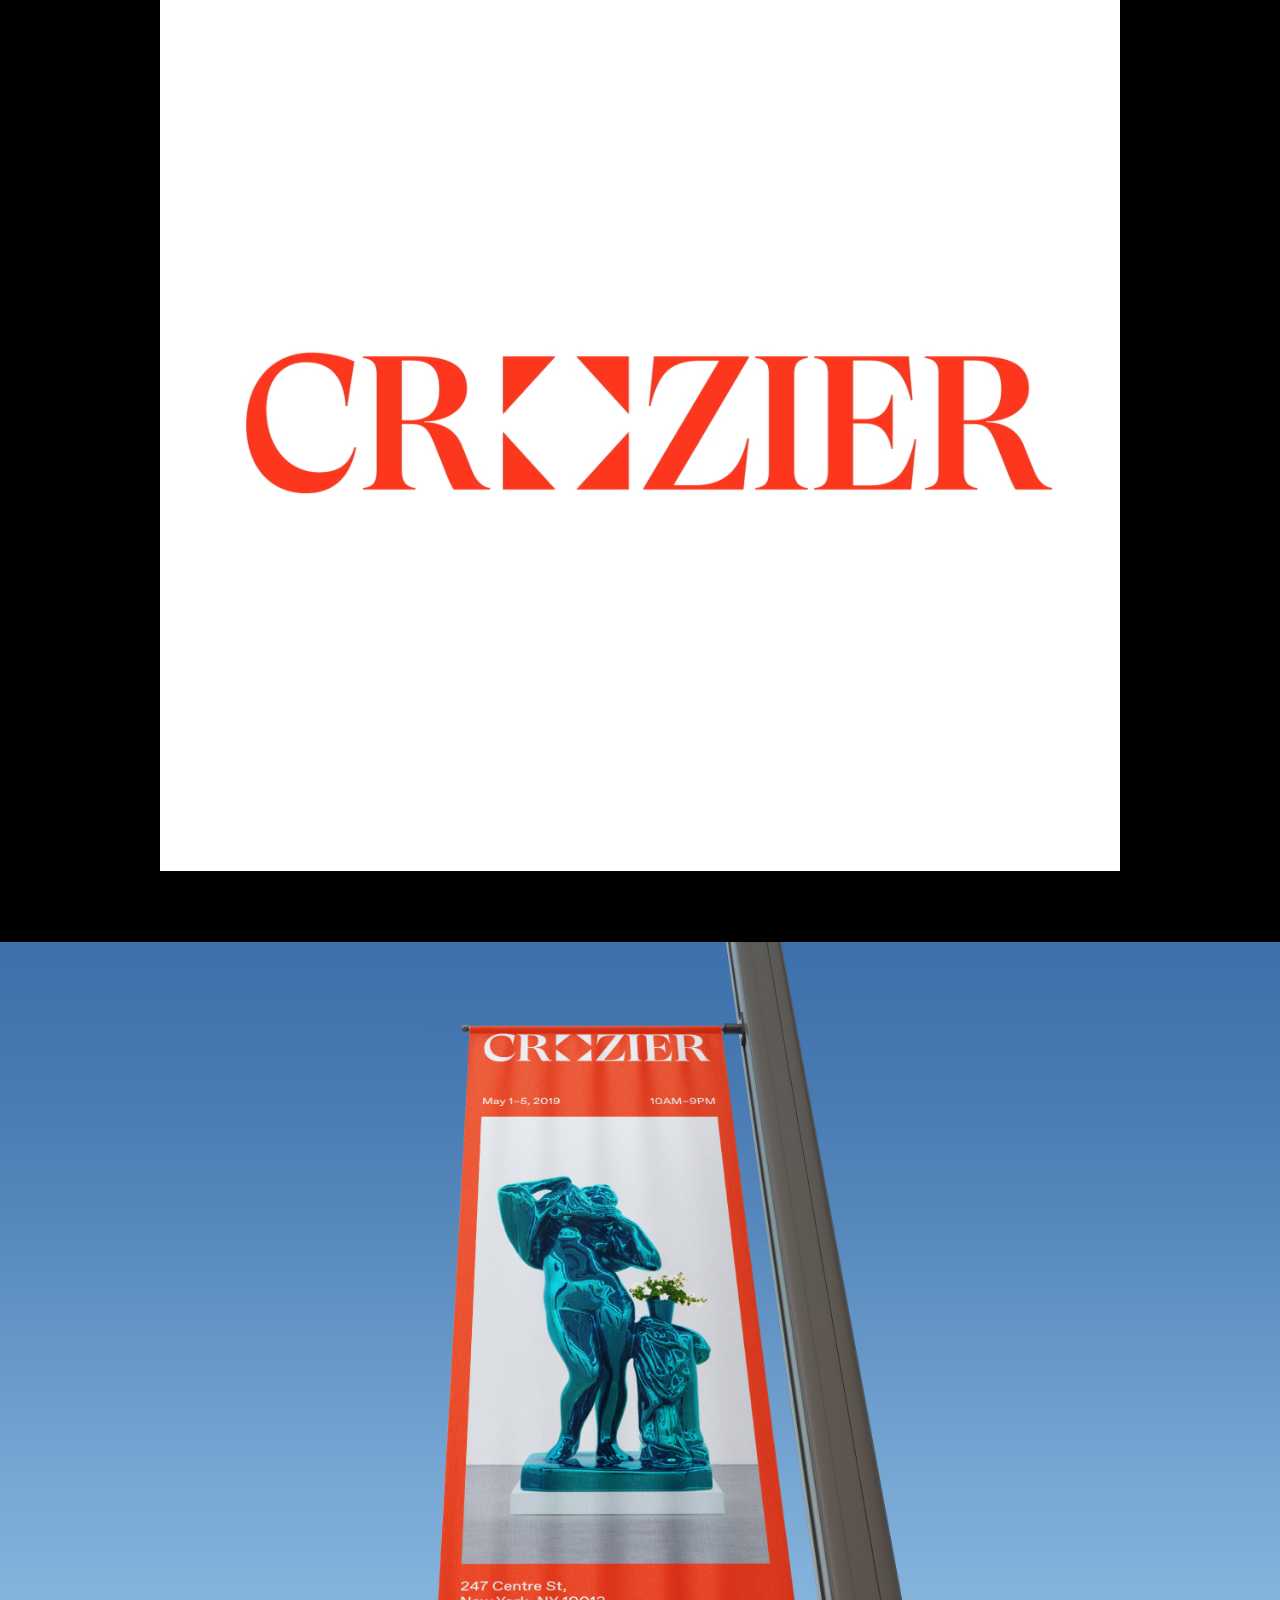
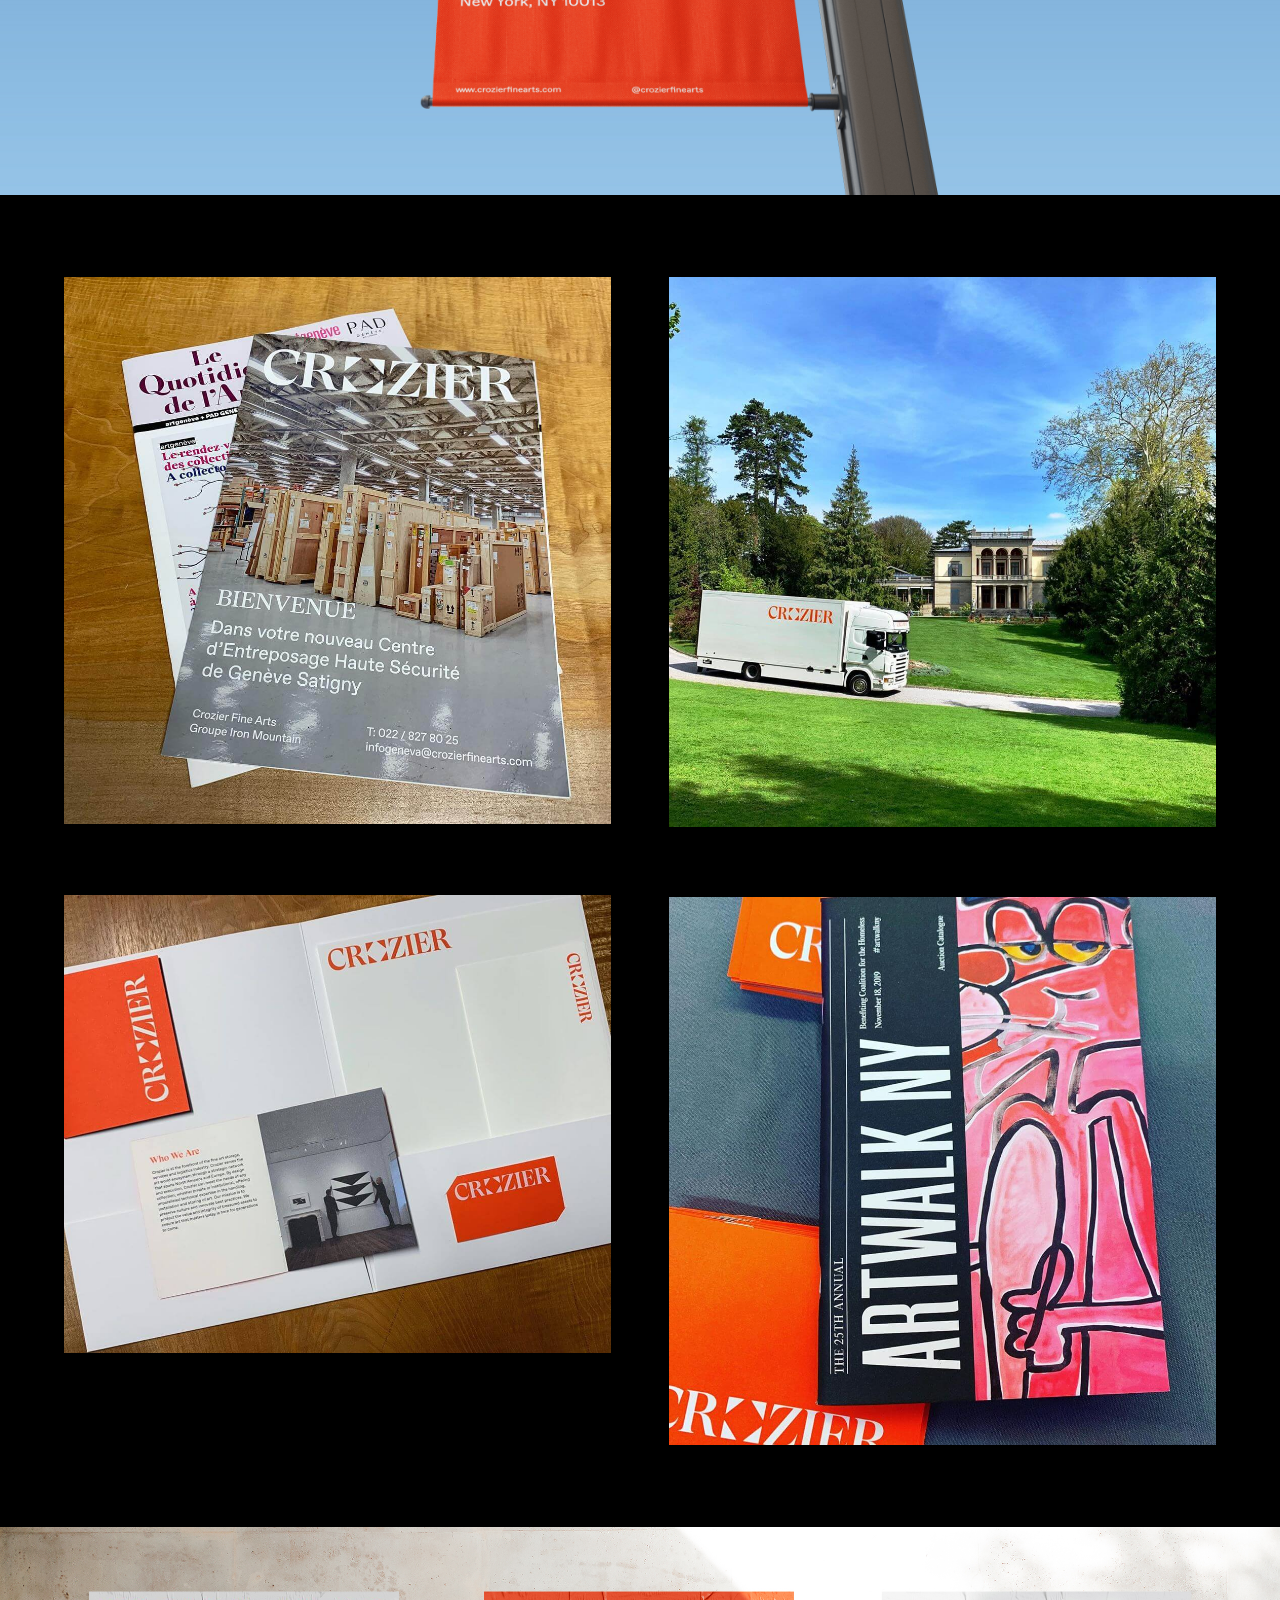
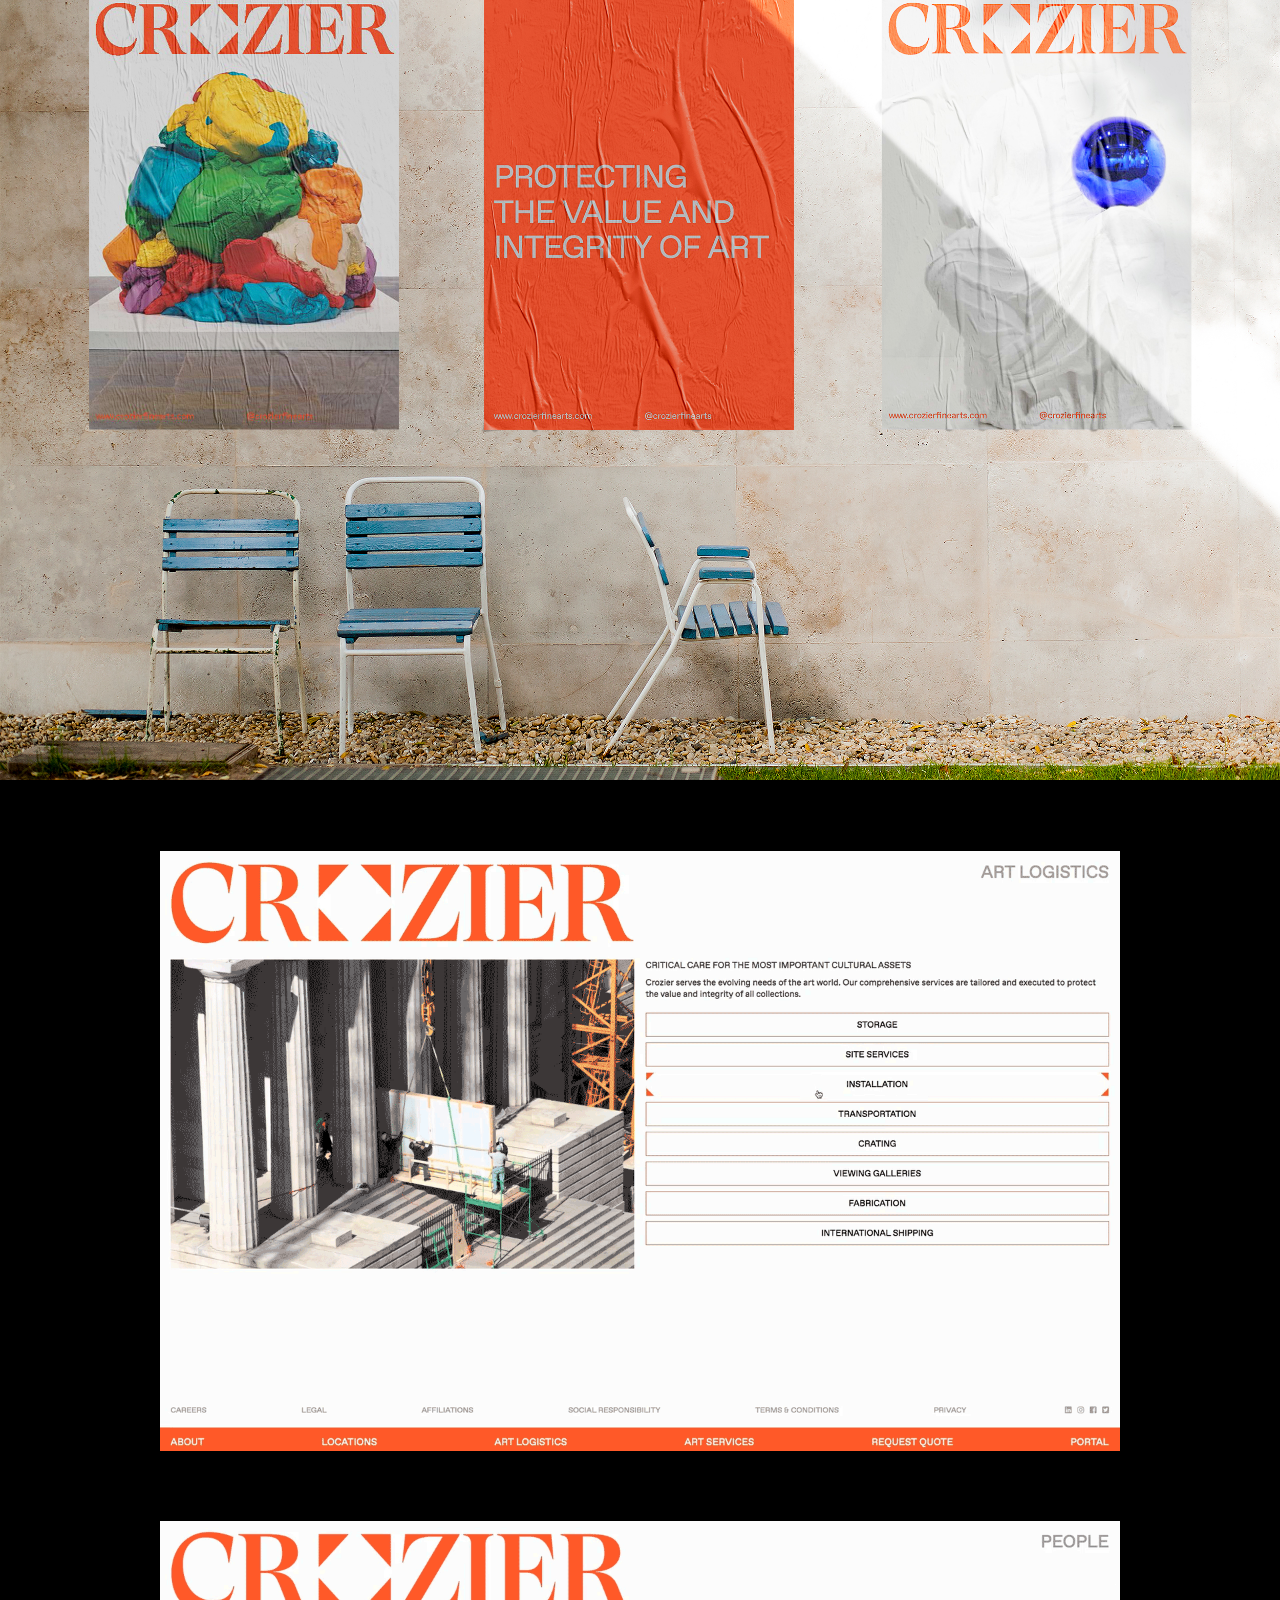
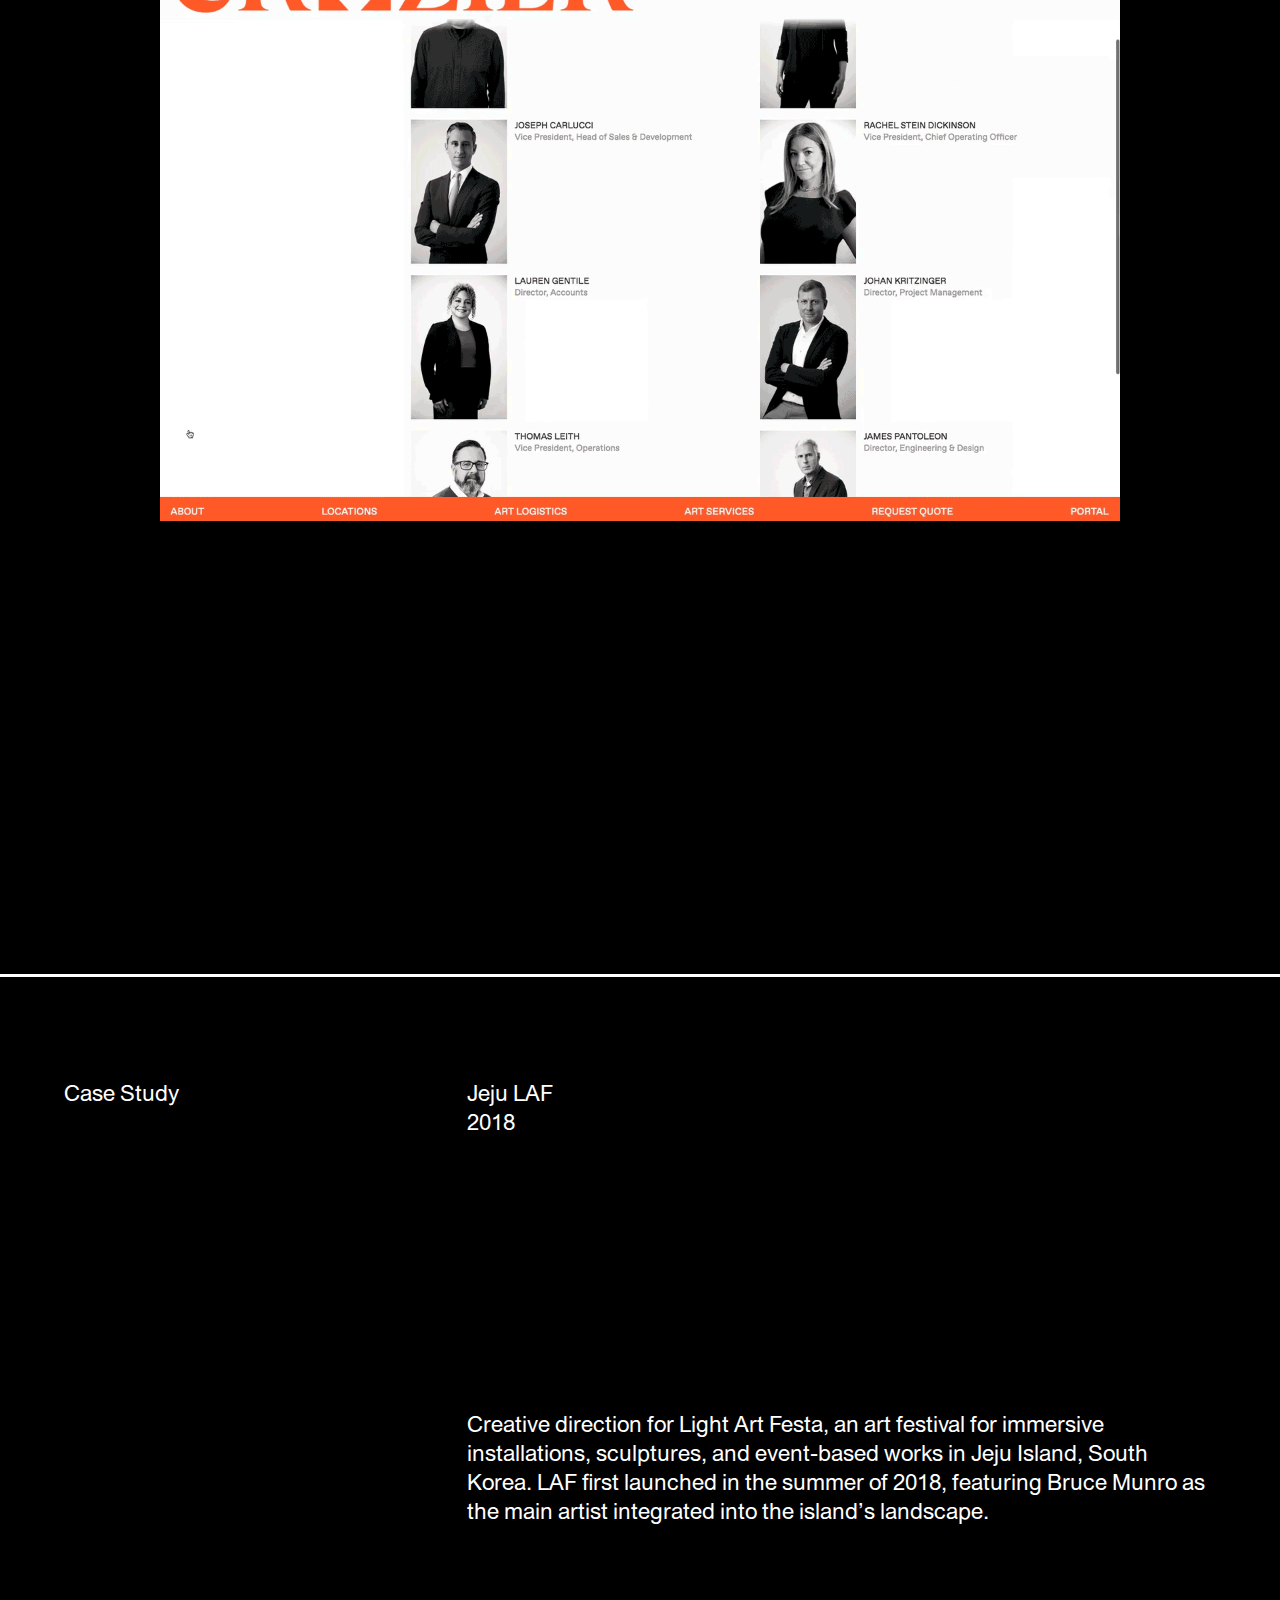
==== commit 284edaed: "lol" ====
--- a/index.html
+++ b/index.html
@@ -1276,7 +1276,7 @@
         
         <div class="dtext">
               <div class="section group">
-            <div class="col span_2_of_6"><p class="abs">Dazed Korea x Kyuk Oh </p></div>
+            <div class="col span_2_of_6"><p class="abs">Dazed Korea x Hyuk Oh </p></div>
             <div class="col span_4_of_6">
                 <p class="abs">
                 Special Edition book with Converse and Hyuk Oh.</p>
--- a/css/style.css
+++ b/css/style.css
@@ -14,6 +14,7 @@
 .divider1{
     width: 100vw;
     height: 3px;
+    margin-bottom: 10vh;
     color: white;
     background-color: white;
 }
@@ -26,6 +27,7 @@
     width: 100vw;
     height: 3px;
     color: lightgrey;
+    margin-bottom: 10vh;
     background-color: grey;
 }
 
